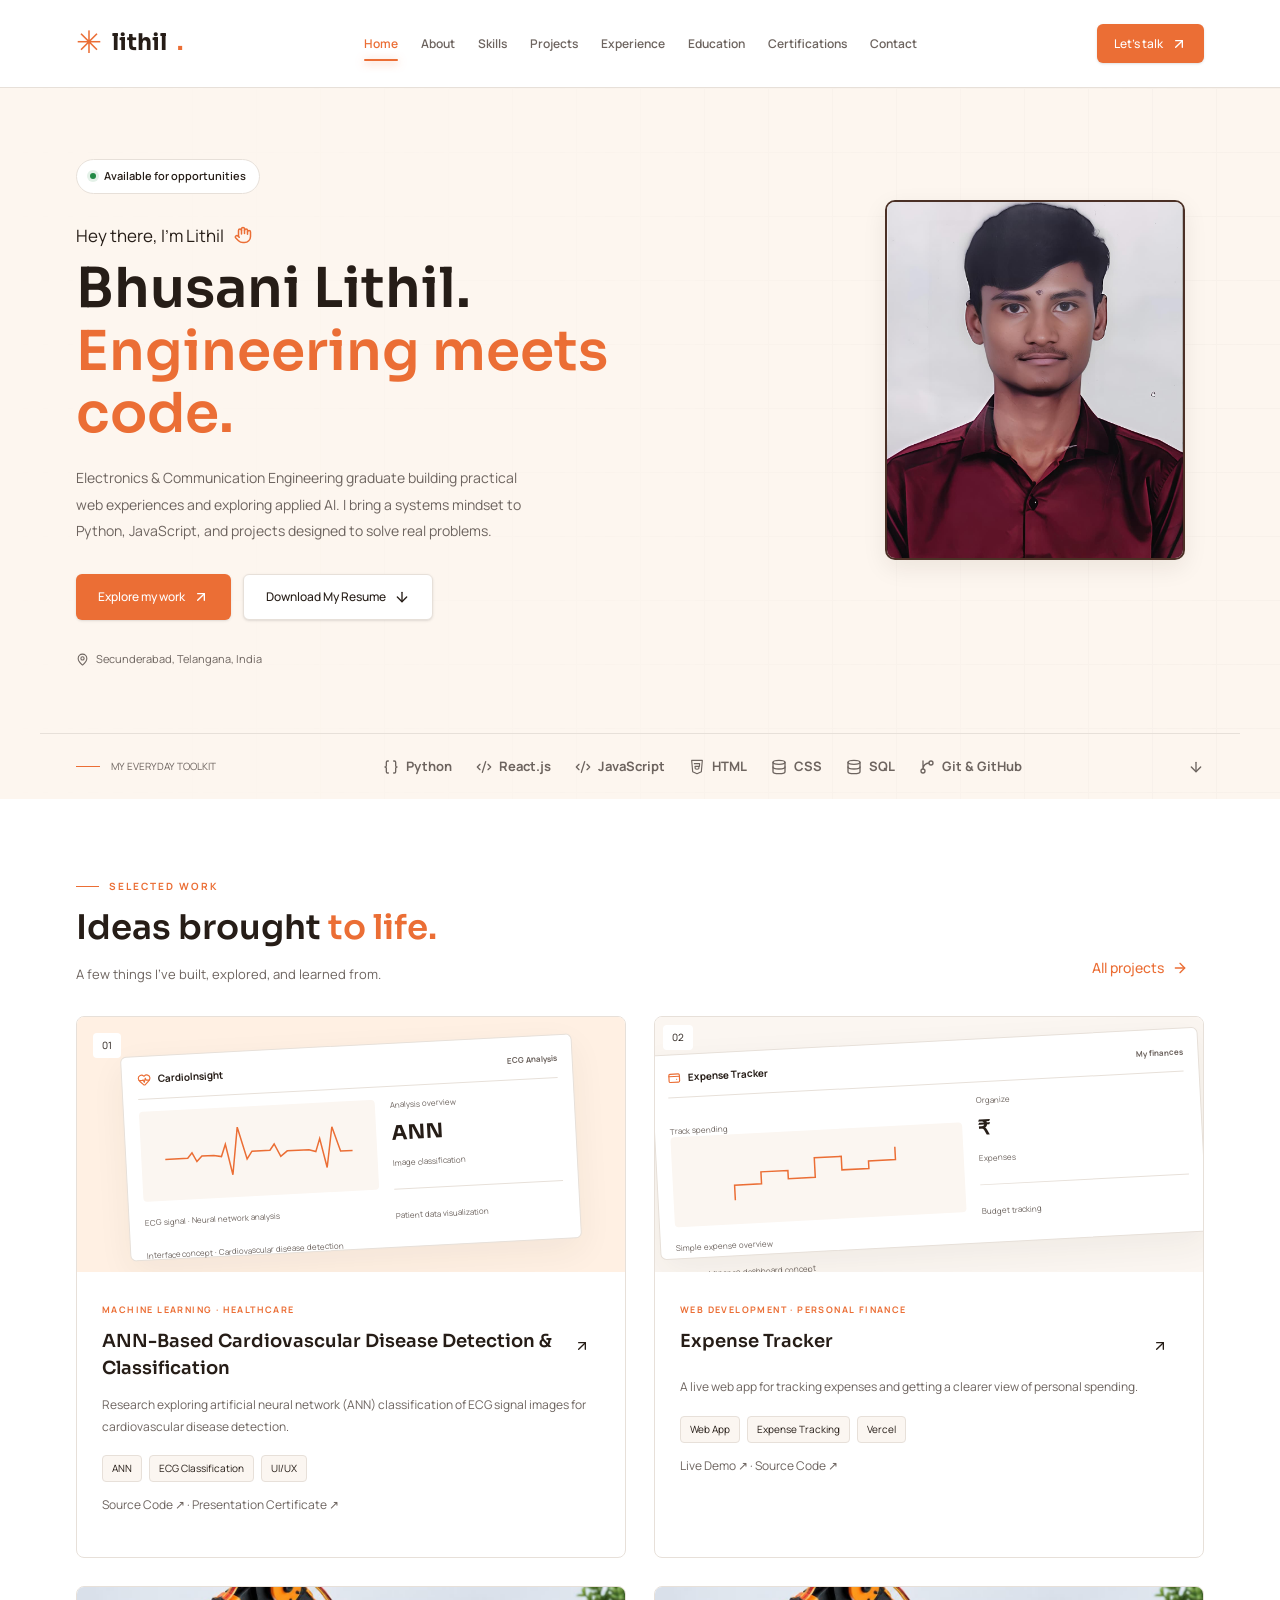
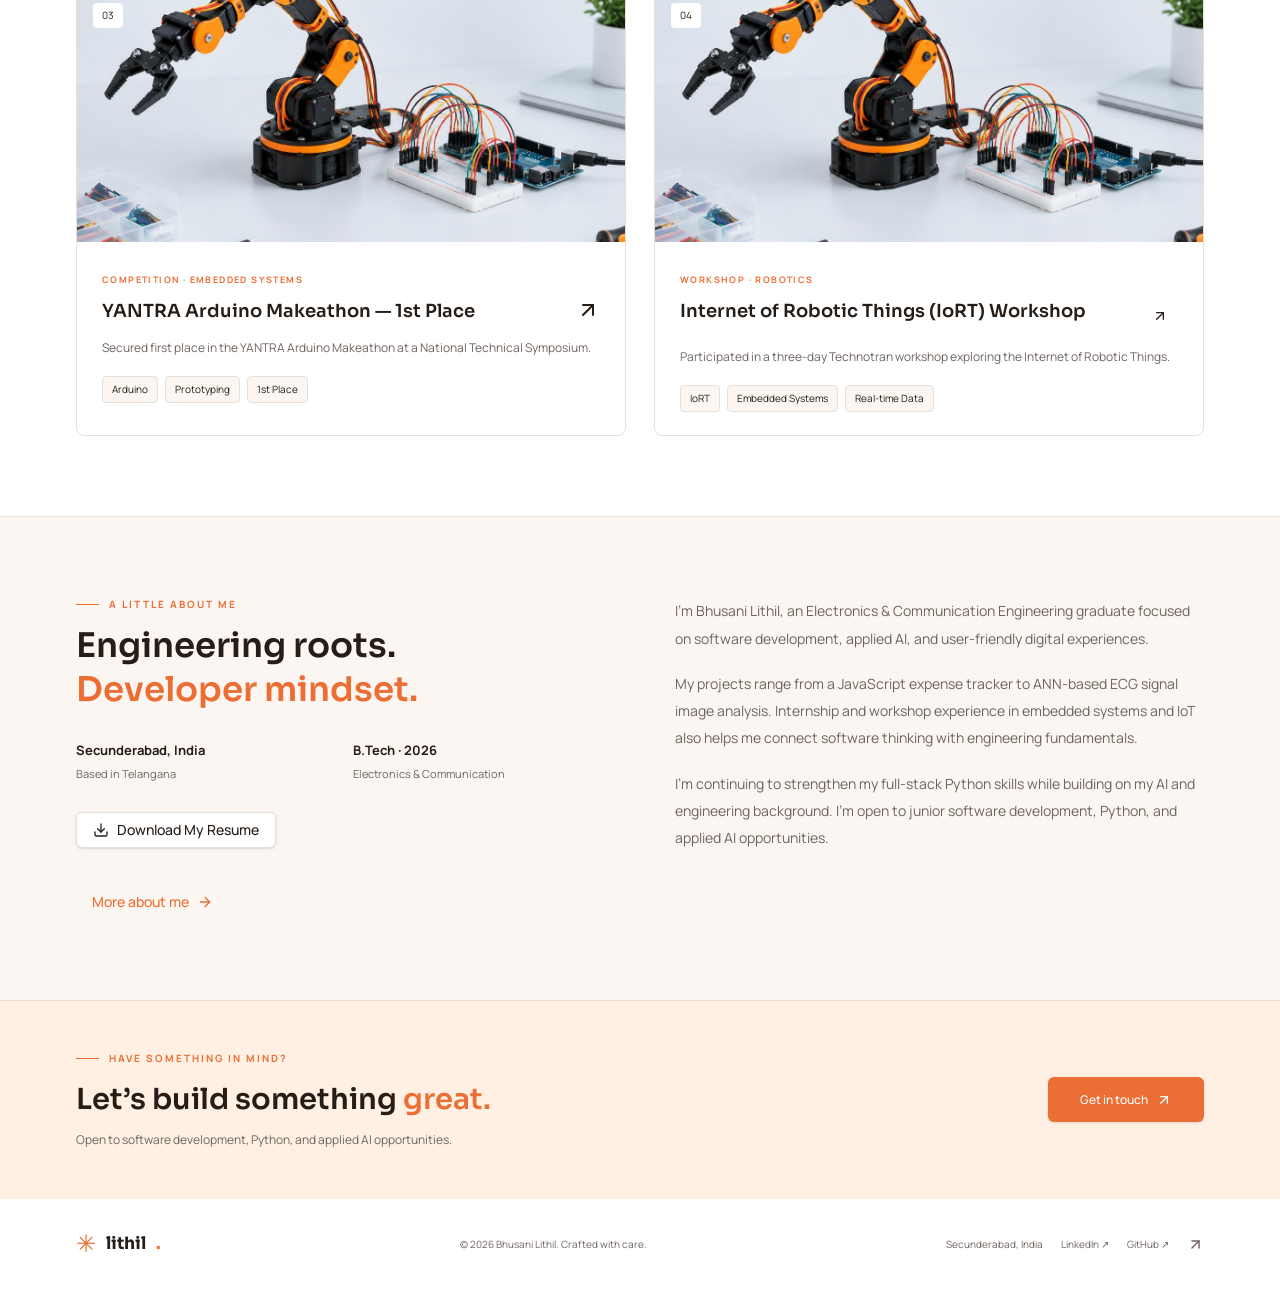
==== lithil-portfolio-standalone/lithil-portfolio/index.html @ 06a51b8a "Change resume links to Download My Resume" ====
<!DOCTYPE html>
<html lang="en"><head><meta charset="utf-8"/><meta content="width=device-width, initial-scale=1" name="viewport"/><title>Bhusani Lithil | Software Developer, Python & Applied AI</title><meta content="Bhusani Lithil" name="author"/><meta content="Bhusani Lithil is an Electronics and Communication Engineering graduate building practical web experiences and exploring applied AI, machine learning, and embedded systems." name="description"/><meta content="Bhusani Lithil | Software Developer, Python & Applied AI" property="og:title"/><meta content="Bhusani Lithil is an Electronics and Communication Engineering graduate building practical web experiences and exploring applied AI, machine learning, and embedded systems." property="og:description"/><meta content="website" property="og:type"/><meta content="summary_large_image" name="twitter:card"/><link href="styles.css" rel="stylesheet"/><link href="assets/favicon.png" rel="icon"/><script defer="" src="script.js"></script></head><body><header class="site-header"><div class="container-wide header-inner"><a aria-current="page" class="wordmark active" data-status="active" href="index.html"><span class="brand-symbol">✳</span> lithil<span class="text-primary">.</span></a><nav aria-label="Main navigation" class="desktop-nav"><a aria-current="page" class="nav-link active" data-status="active" href="index.html">Home</a><a class="nav-link" href="about.html">About</a><a class="nav-link" href="skills.html">Skills</a><a class="nav-link" href="projects.html">Projects</a><a class="nav-link" href="experience.html">Experience</a><a class="nav-link" href="education.html">Education</a><a class="nav-link" href="certification.html">Certifications</a><a class="nav-link" href="contact.html">Contact</a></nav><a class="inline-flex items-center justify-center gap-2 whitespace-nowrap rounded-md text-sm font-medium cursor-pointer transition-colors focus-visible:outline-none focus-visible:ring-1 focus-visible:ring-ring disabled:pointer-events-none disabled:opacity-50 disabled:cursor-not-allowed [&amp;_svg]:pointer-events-none [&amp;_svg]:size-4 [&amp;_svg]:shrink-0 bg-primary text-primary-foreground shadow hover:bg-primary/90 h-9 px-4 py-2 header-contact" href="contact.html">Let’s talk <svg aria-hidden="true" class="lucide lucide-arrow-up-right" fill="none" height="24" stroke="currentColor" stroke-linecap="round" stroke-linejoin="round" stroke-width="2" viewbox="0 0 24 24" width="24" xmlns="http://www.w3.org/2000/svg"><path d="M7 7h10v10"></path><path d="M7 17 17 7"></path></svg></a><button aria-controls="mobile-navigation" aria-expanded="false" aria-label="Open navigation" class="inline-flex items-center justify-center gap-2 whitespace-nowrap rounded-md text-sm font-medium cursor-pointer transition-colors focus-visible:outline-none focus-visible:ring-1 focus-visible:ring-ring disabled:pointer-events-none disabled:opacity-50 disabled:cursor-not-allowed [&amp;_svg]:pointer-events-none [&amp;_svg]:size-4 [&amp;_svg]:shrink-0 hover:bg-accent hover:text-accent-foreground h-9 w-9 mobile-menu-toggle"><svg aria-hidden="true" class="lucide lucide-menu" fill="none" height="24" stroke="currentColor" stroke-linecap="round" stroke-linejoin="round" stroke-width="2" viewbox="0 0 24 24" width="24" xmlns="http://www.w3.org/2000/svg"><path d="M4 5h16"></path><path d="M4 12h16"></path><path d="M4 19h16"></path></svg></button></div><nav aria-label="Mobile navigation" class="mobile-nav" hidden="" id="mobile-navigation"><a aria-current="page" class="nav-link active" data-status="active" href="index.html">Home</a><a class="nav-link" href="about.html">About</a><a class="nav-link" href="skills.html">Skills</a><a class="nav-link" href="projects.html">Projects</a><a class="nav-link" href="experience.html">Experience</a><a class="nav-link" href="education.html">Education</a><a class="nav-link" href="certification.html">Certifications</a><a class="nav-link" href="contact.html">Contact</a></nav></header><!--$--><main><section class="hero"><div class="hero-floating-skills" aria-hidden="true"><span class="floating-skill float-python">Py</span><span class="floating-skill float-react">⚛</span><span class="floating-skill float-js">JS</span><span class="floating-skill float-html">&lt;/&gt;</span><span class="floating-skill float-css">#</span><span class="floating-skill float-sql">DB</span><span class="floating-skill float-git">⑂</span></div><div class="container-wide hero-inner"><div class="hero-copy reveal"><div class="availability"><span class="status-dot"></span> Available for opportunities</div><p class="hero-greeting">Hey there, I’m Lithil <svg aria-hidden="true" class="lucide lucide-hand wave text-primary" fill="none" height="18" stroke="currentColor" stroke-linecap="round" stroke-linejoin="round" stroke-width="2" viewbox="0 0 24 24" width="18" xmlns="http://www.w3.org/2000/svg"><path d="M18 11V6a2 2 0 0 0-2-2a2 2 0 0 0-2 2"></path><path d="M14 10V4a2 2 0 0 0-2-2a2 2 0 0 0-2 2v2"></path><path d="M10 10.5V6a2 2 0 0 0-2-2a2 2 0 0 0-2 2v8"></path><path d="M18 8a2 2 0 1 1 4 0v6a8 8 0 0 1-8 8h-2c-2.8 0-4.5-.86-5.99-2.34l-3.6-3.6a2 2 0 0 1 2.83-2.82L7 15"></path></svg></p><h1>Bhusani Lithil.<br/><span>Engineering meets code.</span></h1><p class="hero-description">Electronics &amp; Communication Engineering graduate building practical web experiences and exploring applied AI. I bring a systems mindset to Python, JavaScript, and projects designed to solve real problems.</p><div class="hero-actions"><a class="inline-flex items-center justify-center gap-2 whitespace-nowrap rounded-md text-sm font-medium cursor-pointer transition-colors focus-visible:outline-none focus-visible:ring-1 focus-visible:ring-ring disabled:pointer-events-none disabled:opacity-50 disabled:cursor-not-allowed [&amp;_svg]:pointer-events-none [&amp;_svg]:size-4 [&amp;_svg]:shrink-0 bg-primary text-primary-foreground shadow hover:bg-primary/90 h-9 px-4 py-2" href="projects.html">Explore my work <svg aria-hidden="true" class="lucide lucide-arrow-up-right" fill="none" height="24" stroke="currentColor" stroke-linecap="round" stroke-linejoin="round" stroke-width="2" viewbox="0 0 24 24" width="24" xmlns="http://www.w3.org/2000/svg"><path d="M7 7h10v10"></path><path d="M7 17 17 7"></path></svg></a><a class="inline-flex items-center justify-center gap-2 whitespace-nowrap rounded-md text-sm font-medium cursor-pointer transition-colors focus-visible:outline-none focus-visible:ring-1 focus-visible:ring-ring disabled:pointer-events-none disabled:opacity-50 disabled:cursor-not-allowed [&amp;_svg]:pointer-events-none [&amp;_svg]:size-4 [&amp;_svg]:shrink-0 border border-input bg-background shadow-sm hover:bg-accent hover:text-accent-foreground h-9 px-4 py-2" download="Bhusani-Lithil-Resume.pdf" href="assets/BhusaniLithil_FullStack.pdf">Download My Resume <svg aria-hidden="true" class="lucide lucide-arrow-down" fill="none" height="24" stroke="currentColor" stroke-linecap="round" stroke-linejoin="round" stroke-width="2" viewbox="0 0 24 24" width="24" xmlns="http://www.w3.org/2000/svg"><path d="M12 5v14"></path><path d="m19 12-7 7-7-7"></path></svg></a></div><div class="hero-location"><svg aria-hidden="true" class="lucide lucide-map-pin" fill="none" height="13" stroke="currentColor" stroke-linecap="round" stroke-linejoin="round" stroke-width="2" viewbox="0 0 24 24" width="13" xmlns="http://www.w3.org/2000/svg"><path d="M20 10c0 4.993-5.539 10.193-7.399 11.799a1 1 0 0 1-1.202 0C9.539 20.193 4 14.993 4 10a8 8 0 0 1 16 0"></path><circle cx="12" cy="10" r="3"></circle></svg> Secunderabad, Telangana, India</div></div><div class="portrait-scene reveal reveal-delay"><div class="portrait-border"></div><img alt="Bhusani Lithil" class="portrait-image" fetchpriority="high" height="939" src="assets/lithil-portrait.png" width="768"/><span aria-hidden="true" class="portrait-spark">✳</span><div class="portrait-note"><svg aria-hidden="true" class="lucide lucide-code-xml" fill="none" height="24" stroke="currentColor" stroke-linecap="round" stroke-linejoin="round" stroke-width="2" viewbox="0 0 24 24" width="24" xmlns="http://www.w3.org/2000/svg"><path d="m18 16 4-4-4-4"></path><path d="m6 8-4 4 4 4"></path><path d="m14.5 4-5 16"></path></svg><div><strong>Ideas → Interfaces</strong><small>A little curiosity. A lot of code.</small></div></div></div></div><div class="container-wide hero-bottom"><div class="hero-bottom-label"><span></span> MY EVERYDAY TOOLKIT</div><div class="tech-strip"><span><svg aria-hidden="true" class="lucide lucide-braces" fill="none" height="24" stroke="currentColor" stroke-linecap="round" stroke-linejoin="round" stroke-width="2" viewbox="0 0 24 24" width="24" xmlns="http://www.w3.org/2000/svg"><path d="M8 3H7a2 2 0 0 0-2 2v5a2 2 0 0 1-2 2 2 2 0 0 1 2 2v5c0 1.1.9 2 2 2h1"></path><path d="M16 21h1a2 2 0 0 0 2-2v-5c0-1.1.9-2 2-2a2 2 0 0 1-2-2V5a2 2 0 0 0-2-2h-1"></path></svg> Python</span><span><svg aria-hidden="true" class="lucide lucide-code-xml" fill="none" height="24" stroke="currentColor" stroke-linecap="round" stroke-linejoin="round" stroke-width="2" viewbox="0 0 24 24" width="24" xmlns="http://www.w3.org/2000/svg"><path d="m18 16 4-4-4-4"></path><path d="m6 8-4 4 4 4"></path><path d="m14.5 4-5 16"></path></svg> React.js</span><span><svg aria-hidden="true" class="lucide lucide-code-xml" fill="none" height="24" stroke="currentColor" stroke-linecap="round" stroke-linejoin="round" stroke-width="2" viewbox="0 0 24 24" width="24" xmlns="http://www.w3.org/2000/svg"><path d="m18 16 4-4-4-4"></path><path d="m6 8-4 4 4 4"></path><path d="m14.5 4-5 16"></path></svg> JavaScript</span><span><svg aria-hidden="true" class="html5-icon" fill="none" height="24" stroke="currentColor" stroke-linecap="round" stroke-linejoin="round" stroke-width="1.7" viewbox="0 0 24 24" width="24" xmlns="http://www.w3.org/2000/svg"><path d="M4 2h16l-1.5 17L12 22l-6.5-3L4 2Z"></path><path d="M8 7h8l-.4 4H9l.4 3.5 2.6.8 2.6-.8.2-2"></path></svg> HTML</span><span><svg aria-hidden="true" class="lucide lucide-database" fill="none" height="24" stroke="currentColor" stroke-linecap="round" stroke-linejoin="round" stroke-width="2" viewbox="0 0 24 24" width="24" xmlns="http://www.w3.org/2000/svg"><ellipse cx="12" cy="5" rx="9" ry="3"></ellipse><path d="M3 5V19A9 3 0 0 0 21 19V5"></path><path d="M3 12A9 3 0 0 0 21 12"></path></svg> CSS</span><span><svg aria-hidden="true" class="lucide lucide-database" fill="none" height="24" stroke="currentColor" stroke-linecap="round" stroke-linejoin="round" stroke-width="2" viewbox="0 0 24 24" width="24" xmlns="http://www.w3.org/2000/svg"><ellipse cx="12" cy="5" rx="9" ry="3"></ellipse><path d="M3 5V19A9 3 0 0 0 21 19V5"></path><path d="M3 12A9 3 0 0 0 21 12"></path></svg> SQL</span><span><svg aria-hidden="true" class="lucide lucide-git-branch" fill="none" height="24" stroke="currentColor" stroke-linecap="round" stroke-linejoin="round" stroke-width="2" viewbox="0 0 24 24" width="24" xmlns="http://www.w3.org/2000/svg"><path d="M15 6a9 9 0 0 0-9 9V3"></path><circle cx="18" cy="6" r="3"></circle><circle cx="6" cy="18" r="3"></circle></svg> Git &amp; GitHub</span></div><a aria-label="More about Lithil" class="hidden md:block" href="about.html"><svg aria-hidden="true" class="lucide lucide-arrow-down" fill="none" height="16" stroke="currentColor" stroke-linecap="round" stroke-linejoin="round" stroke-width="2" viewbox="0 0 24 24" width="16" xmlns="http://www.w3.org/2000/svg"><path d="M12 5v14"></path><path d="m19 12-7 7-7-7"></path></svg></a></div></section><section class="section container-wide"><div class="section-top reveal"><div><div class="section-eyebrow">Selected work</div><h2 class="section-heading">Ideas brought <span>to life.</span></h2><p class="section-subtitle">A few things I’ve built, explored, and learned from.</p></div><a class="inline-flex items-center justify-center gap-2 whitespace-nowrap rounded-md text-sm font-medium cursor-pointer transition-colors focus-visible:outline-none focus-visible:ring-1 focus-visible:ring-ring disabled:pointer-events-none disabled:opacity-50 disabled:cursor-not-allowed [&amp;_svg]:pointer-events-none [&amp;_svg]:size-4 [&amp;_svg]:shrink-0 text-primary underline-offset-4 hover:underline h-9 px-4 py-2" href="projects.html">All projects<svg aria-hidden="true" class="lucide lucide-arrow-right" fill="none" height="24" stroke="currentColor" stroke-linecap="round" stroke-linejoin="round" stroke-width="2" viewbox="0 0 24 24" width="24" xmlns="http://www.w3.org/2000/svg"><path d="M5 12h14"></path><path d="m12 5 7 7-7 7"></path></svg></a></div><div class="project-grid reveal"><article class="project-card"><div class="project-visual medical-scene"><span class="project-number">0<!-- -->1</span><div aria-label="Illustrative concept of a cardiovascular analysis interface" class="medical-window" role="img"><div class="medical-title"><svg aria-hidden="true" class="lucide lucide-heart-pulse" fill="none" height="24" stroke="currentColor" stroke-linecap="round" stroke-linejoin="round" stroke-width="2" viewbox="0 0 24 24" width="24" xmlns="http://www.w3.org/2000/svg"><path d="M2 9.5a5.5 5.5 0 0 1 9.591-3.676.56.56 0 0 0 .818 0A5.49 5.49 0 0 1 22 9.5c0 2.29-1.5 4-3 5.5l-5.492 5.313a2 2 0 0 1-3 .019L5 15c-1.5-1.5-3-3.2-3-5.5"></path><path d="M3.22 13H9.5l.5-1 2 4.5 2-7 1.5 3.5h5.27"></path></svg> CardioInsight <span class="ml-auto text-muted-foreground text-[8px]">ECG Analysis</span></div><div class="medical-rule"></div><div class="medical-content"><div><div class="ecg-chart"><svg aria-hidden="true" viewbox="0 0 250 80"><path d="M0 45 H30 L36 38 L42 50 L49 43 H65 L75 45 L81 29 L89 70 L98 7 L109 50 L116 40 H140 L146 32 L154 49 L163 42 H192 L201 45 L207 28 L215 67 L224 13 L234 46 H250"></path></svg></div><div class="medical-caption">ECG signal · Neural network analysis</div></div><div class="medical-stats"><span>Analysis overview</span><strong>ANN</strong><span>Image classification</span><div class="medical-rule"></div><span>Patient data visualization</span></div></div><div class="medical-caption">Interface concept · Cardiovascular disease detection</div></div></div><div class="project-body"><span class="project-category">Machine learning · Healthcare</span><div class="project-title-row"><h3>ANN-Based Cardiovascular Disease Detection &amp; Classification</h3><a aria-label="View cardiovascular project details" class="inline-flex items-center justify-center gap-2 whitespace-nowrap rounded-md text-sm font-medium cursor-pointer transition-colors focus-visible:outline-none focus-visible:ring-1 focus-visible:ring-ring disabled:pointer-events-none disabled:opacity-50 disabled:cursor-not-allowed [&amp;_svg]:pointer-events-none [&amp;_svg]:size-4 [&amp;_svg]:shrink-0 hover:bg-accent hover:text-accent-foreground h-9 w-9" href="projects.html"><svg aria-hidden="true" class="lucide lucide-arrow-up-right" fill="none" height="24" stroke="currentColor" stroke-linecap="round" stroke-linejoin="round" stroke-width="2" viewbox="0 0 24 24" width="24" xmlns="http://www.w3.org/2000/svg"><path d="M7 7h10v10"></path><path d="M7 17 17 7"></path></svg></a></div><p>Research exploring artificial neural network (ANN) classification of ECG signal images for cardiovascular disease detection.</p><div class="tags"><span class="tag">ANN</span><span class="tag">ECG Classification</span><span class="tag">UI/UX</span></div><p><a href="https://github.com/LITHIL70/ECG-Analysis-using-ANN" target="_blank" rel="noreferrer">Source Code ↗</a> · <a href="https://drive.google.com/file/d/1aZB2Tnma1lWSWP0oKM8dGWWRQgf1kTjY/view" target="_blank" rel="noreferrer">Presentation Certificate ↗</a></p></div></article><article class="project-card"><div class="project-visual"><span class="project-number">0<!-- -->2</span><div class="medical-window" role="img" aria-label="Expense tracker dashboard concept"><div class="medical-title"><svg aria-hidden="true" class="lucide lucide-wallet" fill="none" height="24" stroke="currentColor" stroke-linecap="round" stroke-linejoin="round" stroke-width="2" viewbox="0 0 24 24" width="24" xmlns="http://www.w3.org/2000/svg"><rect x="3" y="5" width="18" height="14" rx="2"></rect><path d="M3 9h18"></path><path d="M16 14h.01"></path></svg> Expense Tracker <span class="ml-auto text-muted-foreground text-[8px]">My finances</span></div><div class="medical-rule"></div><div class="medical-content"><div><div class="medical-caption">Track spending</div><div class="ecg-chart"><svg aria-hidden="true" viewbox="0 0 250 80"><path d="M12 68V48H48V32H84V43H120V17H156V35H192V25H228V8"></path></svg></div><div class="medical-caption">Simple expense overview</div></div><div class="medical-stats"><span>Organize</span><strong>₹</strong><span>Expenses</span><div class="medical-rule"></div><span>Budget tracking</span></div></div><div class="medical-caption">Personal finance dashboard concept</div></div></div><div class="project-body"><span class="project-category">Web development · Personal finance</span><div class="project-title-row"><h3>Expense Tracker</h3><a aria-label="Open Expense Tracker live app" class="inline-flex items-center justify-center gap-2 whitespace-nowrap rounded-md text-sm font-medium cursor-pointer transition-colors focus-visible:outline-none focus-visible:ring-1 focus-visible:ring-ring disabled:pointer-events-none disabled:opacity-50 disabled:cursor-not-allowed [&amp;_svg]:pointer-events-none [&amp;_svg]:size-4 [&amp;_svg]:shrink-0 hover:bg-accent hover:text-accent-foreground h-9 w-9" href="https://expense-tracker-zypx.vercel.app/" rel="noreferrer" target="_blank"><svg aria-hidden="true" class="lucide lucide-arrow-up-right" fill="none" height="24" stroke="currentColor" stroke-linecap="round" stroke-linejoin="round" stroke-width="2" viewbox="0 0 24 24" width="24" xmlns="http://www.w3.org/2000/svg"><path d="M7 7h10v10"></path><path d="M7 17 17 7"></path></svg></a></div><p>A live web app for tracking expenses and getting a clearer view of personal spending.</p><div class="tags"><span class="tag">Web App</span><span class="tag">Expense Tracking</span><span class="tag">Vercel</span></div><p><a href="https://expense-tracker-zypx.vercel.app/" rel="noreferrer" target="_blank">Live Demo ↗</a> · <a href="https://github.com/LITHIL70/expense-tracker" rel="noreferrer" target="_blank">Source Code ↗</a></p></div></article><article class="project-card"><div class="project-visual"><span class="project-number">0<!-- -->3</span><img alt="Illustrative robotics and embedded-systems hardware" height="800" loading="lazy" src="assets/robotics.jpg" width="1200"/></div><div class="project-body"><span class="project-category">Competition · Embedded systems</span><div class="project-title-row"><h3>YANTRA Arduino Makeathon — 1st Place</h3><a aria-label="View LinkedIn profile for this achievement" href="https://www.linkedin.com/in/bhusani-lithil/" rel="noreferrer" target="_blank"><svg aria-hidden="true" class="lucide lucide-arrow-up-right" fill="none" height="24" stroke="currentColor" stroke-linecap="round" stroke-linejoin="round" stroke-width="2" viewBox="0 0 24 24" width="24" xmlns="http://www.w3.org/2000/svg"><path d="M7 7h10v10"></path><path d="M7 17 17 7"></path></svg></a></div><p>Secured first place in the YANTRA Arduino Makeathon at a National Technical Symposium.</p><div class="tags"><span class="tag">Arduino</span><span class="tag">Prototyping</span><span class="tag">1st Place</span></div></div></article><article class="project-card"><div class="project-visual"><span class="project-number">0<!-- -->4</span><img alt="Conceptual robotics setup with robotic arm and microcontroller" height="800" loading="lazy" src="assets/robotics.jpg" width="1200"/></div><div class="project-body"><span class="project-category">Workshop · Robotics</span><div class="project-title-row"><h3>Internet of Robotic Things (IoRT) Workshop</h3><a aria-label="View robotics project details" class="inline-flex items-center justify-center gap-2 whitespace-nowrap rounded-md text-sm font-medium cursor-pointer transition-colors focus-visible:outline-none focus-visible:ring-1 focus-visible:ring-ring disabled:pointer-events-none disabled:opacity-50 disabled:cursor-not-allowed [&amp;_svg]:pointer-events-none [&amp;_svg]:size-4 [&amp;_svg]:shrink-0 hover:bg-accent hover:text-accent-foreground h-9 w-9" href="projects.html"><svg aria-hidden="true" class="lucide lucide-arrow-up-right" fill="none" height="24" stroke="currentColor" stroke-linecap="round" stroke-linejoin="round" stroke-width="2" viewbox="0 0 24 24" width="24" xmlns="http://www.w3.org/2000/svg"><path d="M7 7h10v10"></path><path d="M7 17 17 7"></path></svg></a></div><p>Participated in a three-day Technotran workshop exploring the Internet of Robotic Things.</p><div class="tags"><span class="tag">IoRT</span><span class="tag">Embedded Systems</span><span class="tag">Real-time Data</span></div></div></article></div></section><section class="section about-band"><div class="container-wide"><div class="about-layout reveal"><div><div class="section-eyebrow">A little about me</div><h2 class="section-heading">Engineering roots.<br/><span>Developer mindset.</span></h2><div class="fact-grid"><div><strong>Secunderabad, India</strong><span>Based in Telangana</span></div><div><strong>B.Tech · 2026</strong><span>Electronics &amp; Communication</span></div></div><a class="inline-flex items-center justify-center gap-2 whitespace-nowrap rounded-md text-sm font-medium cursor-pointer transition-colors focus-visible:outline-none focus-visible:ring-1 focus-visible:ring-ring disabled:pointer-events-none disabled:opacity-50 disabled:cursor-not-allowed [&amp;_svg]:pointer-events-none [&amp;_svg]:size-4 [&amp;_svg]:shrink-0 border border-input bg-background shadow-sm hover:bg-accent hover:text-accent-foreground h-9 px-4 py-2 mt-7" download="Bhusani-Lithil-Resume.pdf" href="assets/BhusaniLithil_FullStack.pdf" rel="noreferrer" target="_blank"><svg aria-hidden="true" class="lucide lucide-download" fill="none" height="24" stroke="currentColor" stroke-linecap="round" stroke-linejoin="round" stroke-width="2" viewbox="0 0 24 24" width="24" xmlns="http://www.w3.org/2000/svg"><path d="M12 15V3"></path><path d="M21 15v4a2 2 0 0 1-2 2H5a2 2 0 0 1-2-2v-4"></path><path d="m7 10 5 5 5-5"></path></svg> Download My Resume</a></div><div class="about-text"><p>I’m Bhusani Lithil, an Electronics &amp; Communication Engineering graduate focused on software development, applied AI, and user-friendly digital experiences.</p><p>My projects range from a JavaScript expense tracker to ANN-based ECG signal image analysis. Internship and workshop experience in embedded systems and IoT also helps me connect software thinking with engineering fundamentals.</p><p>I’m continuing to strengthen my full-stack Python skills while building on my AI and engineering background. I’m open to junior software development, Python, and applied AI opportunities.</p></div></div><div class="mt-8"><a class="inline-flex items-center justify-center gap-2 whitespace-nowrap rounded-md text-sm font-medium cursor-pointer transition-colors focus-visible:outline-none focus-visible:ring-1 focus-visible:ring-ring disabled:pointer-events-none disabled:opacity-50 disabled:cursor-not-allowed [&amp;_svg]:pointer-events-none [&amp;_svg]:size-4 [&amp;_svg]:shrink-0 text-primary underline-offset-4 hover:underline h-9 px-4 py-2" href="about.html">More about me<svg aria-hidden="true" class="lucide lucide-arrow-right" fill="none" height="24" stroke="currentColor" stroke-linecap="round" stroke-linejoin="round" stroke-width="2" viewbox="0 0 24 24" width="24" xmlns="http://www.w3.org/2000/svg"><path d="M5 12h14"></path><path d="m12 5 7 7-7 7"></path></svg></a></div></div></section></main><!--/$--><section class="cta-band"><div class="container-wide cta-inner"><div><div class="section-eyebrow">Have something in mind?</div><h2>Let’s build something <span class="text-primary">great.</span></h2><p>Open to software development, Python, and applied AI opportunities.</p></div><a class="inline-flex items-center justify-center gap-2 whitespace-nowrap text-sm font-medium cursor-pointer transition-colors focus-visible:outline-none focus-visible:ring-1 focus-visible:ring-ring disabled:pointer-events-none disabled:opacity-50 disabled:cursor-not-allowed [&amp;_svg]:pointer-events-none [&amp;_svg]:size-4 [&amp;_svg]:shrink-0 bg-primary text-primary-foreground shadow hover:bg-primary/90 h-10 rounded-md px-8" href="contact.html">Get in touch <svg aria-hidden="true" class="lucide lucide-arrow-up-right" fill="none" height="24" stroke="currentColor" stroke-linecap="round" stroke-linejoin="round" stroke-width="2" viewbox="0 0 24 24" width="24" xmlns="http://www.w3.org/2000/svg"><path d="M7 7h10v10"></path><path d="M7 17 17 7"></path></svg></a></div></section><footer class="site-footer"><div class="container-wide footer-inner"><a aria-current="page" class="wordmark active" data-status="active" href="index.html"><span class="brand-symbol">✳</span> lithil<span class="text-primary">.</span></a><p>© 2026 Bhusani Lithil. Crafted with care.</p><div class="footer-right"><span>Secunderabad, India</span><a class="footer-social" href="https://www.linkedin.com/in/bhusani-lithil/" rel="noreferrer" target="_blank">LinkedIn ↗</a><a class="footer-social" href="https://github.com/LITHIL70" rel="noreferrer" target="_blank">GitHub ↗</a><a aria-label="Email Lithil" href="mailto:bhusanilithil111@gmail.com"><svg aria-hidden="true" class="lucide lucide-arrow-up-right" fill="none" height="17" stroke="currentColor" stroke-linecap="round" stroke-linejoin="round" stroke-width="2" viewbox="0 0 24 24" width="17" xmlns="http://www.w3.org/2000/svg"><path d="M7 7h10v10"></path><path d="M7 17 17 7"></path></svg></a></div></div></footer></body></html>
---- lithil-portfolio-standalone/lithil-portfolio/styles.css ----
@layer properties {
  @supports (((-webkit-hyphens: none)) and (not (margin-trim: inline))) or ((-moz-orient: inline) and (not (color: rgb(from red r g b)))) {
  *, ::before, ::after, ::backdrop { --tw-translate-x: 0; --tw-translate-y: 0; --tw-translate-z: 0; --tw-rotate-x: initial; --tw-rotate-y: initial; --tw-rotate-z: initial; --tw-skew-x: initial; --tw-skew-y: initial; --tw-space-y-reverse: 0; --tw-space-x-reverse: 0; --tw-border-style: solid; --tw-leading: initial; --tw-font-weight: initial; --tw-tracking: initial; --tw-ordinal: initial; --tw-slashed-zero: initial; --tw-numeric-figure: initial; --tw-numeric-spacing: initial; --tw-numeric-fraction: initial; --tw-shadow: 0 0 #0000; --tw-shadow-color: initial; --tw-shadow-alpha: 100%; --tw-inset-shadow: 0 0 #0000; --tw-inset-shadow-color: initial; --tw-inset-shadow-alpha: 100%; --tw-ring-color: initial; --tw-ring-shadow: 0 0 #0000; --tw-inset-ring-color: initial; --tw-inset-ring-shadow: 0 0 #0000; --tw-ring-inset: initial; --tw-ring-offset-width: 0px; --tw-ring-offset-color: #fff; --tw-ring-offset-shadow: 0 0 #0000; --tw-outline-style: solid; --tw-blur: initial; --tw-brightness: initial; --tw-contrast: initial; --tw-grayscale: initial; --tw-hue-rotate: initial; --tw-invert: initial; --tw-opacity: initial; --tw-saturate: initial; --tw-sepia: initial; --tw-drop-shadow: initial; --tw-drop-shadow-color: initial; --tw-drop-shadow-alpha: 100%; --tw-drop-shadow-size: initial; --tw-duration: initial; --tw-ease: initial; --tw-content: ""; --tw-animation-delay: 0s; --tw-animation-direction: normal; --tw-animation-duration: initial; --tw-animation-fill-mode: none; --tw-animation-iteration-count: 1; --tw-enter-blur: 0; --tw-enter-opacity: 1; --tw-enter-rotate: 0; --tw-enter-scale: 1; --tw-enter-translate-x: 0; --tw-enter-translate-y: 0; --tw-exit-blur: 0; --tw-exit-opacity: 1; --tw-exit-rotate: 0; --tw-exit-scale: 1; --tw-exit-translate-x: 0; --tw-exit-translate-y: 0; }
}
}
@layer theme {
  :root, :host { --font-mono: ui-monospace, SFMono-Regular, Menlo, Monaco, Consolas, "Liberation Mono",
      "Courier New", monospace; --color-black: #000; --spacing: .25rem; --container-sm: 24rem; --container-md: 28rem; --container-lg: 32rem; --text-xs: .75rem; --text-xs--line-height: calc(1 / .75); --text-sm: .875rem; --text-sm--line-height: calc(1.25 / .875); --text-base: 1rem; --text-base--line-height: calc(1.5 / 1); --text-lg: 1.125rem; --text-lg--line-height: calc(1.75 / 1.125); --text-xl: 1.25rem; --text-xl--line-height: calc(1.75 / 1.25); --text-7xl: 4.5rem; --text-7xl--line-height: 1; --font-weight-normal: 400; --font-weight-medium: 500; --font-weight-semibold: 600; --font-weight-bold: 700; --tracking-tight: -.025em; --tracking-widest: .1em; --leading-relaxed: 1.625; --radius-sm: .25rem; --radius-xl: .75rem; --ease-in-out: cubic-bezier(.4, 0, .2, 1); --animate-pulse: pulse 2s cubic-bezier(.4, 0, .6, 1) infinite; --aspect-video: 16 / 9; --default-transition-duration: .15s; --default-transition-timing-function: cubic-bezier(.4, 0, .2, 1); --default-font-family: var(--font-body); --default-mono-font-family: var(--font-mono); --color-background: var(--background); --color-foreground: var(--foreground); --color-border: var(--border); }
}
@layer base {
  *, ::after, ::before, ::backdrop { box-sizing: border-box; border: 0px solid; margin: 0px; padding: 0px; }
  ::file-selector-button { box-sizing: border-box; border: 0px solid; margin: 0px; padding: 0px; }
  html, :host { text-size-adjust: 100%; tab-size: 4; line-height: 1.5; font-family: var(--default-font-family, -apple-system, BlinkMacSystemFont, "Segoe UI", Roboto, "Helvetica Neue", "Noto Sans", Arial, sans-serif, "Apple Color Emoji", "Segoe UI Emoji", "Segoe UI Symbol", "Noto Color Emoji"); font-feature-settings: var(--default-font-feature-settings, normal); font-variation-settings: var(--default-font-variation-settings, normal); -webkit-tap-highlight-color: transparent; }
  hr { height: 0px; color: inherit; border-top-width: 1px; }
  abbr:where([title]) { text-decoration: underline dotted; }
  h1, h2, h3, h4, h5, h6 { font-size: inherit; font-weight: inherit; }
  a { color: inherit; text-decoration: inherit; }
  b, strong { font-weight: bolder; }
  code, kbd, samp, pre { font-family: var(--default-mono-font-family, ui-monospace, SFMono-Regular, Menlo, Monaco, Consolas, "Liberation Mono", "Courier New", monospace); font-feature-settings: var(--default-mono-font-feature-settings, normal); font-variation-settings: var(--default-mono-font-variation-settings, normal); font-size: 1em; }
  small { font-size: 80%; }
  sub, sup { vertical-align: baseline; font-size: 75%; line-height: 0; position: relative; }
  sub { bottom: -0.25em; }
  sup { top: -0.5em; }
  table { text-indent: 0px; border-color: inherit; border-collapse: collapse; }
  progress { vertical-align: baseline; }
  summary { display: list-item; }
  ol, ul, menu { list-style: none; }
  img, svg, video, canvas, audio, iframe, embed, object { vertical-align: middle; display: block; }
  img, video { max-width: 100%; height: auto; }
  button, input, select, optgroup, textarea { font: inherit; letter-spacing: inherit; color: inherit; opacity: 1; background-color: rgba(0, 0, 0, 0); border-radius: 0px; }
  ::file-selector-button { font: inherit; letter-spacing: inherit; color: inherit; opacity: 1; background-color: rgba(0, 0, 0, 0); border-radius: 0px; }
  :where(select:is([multiple], [size])) optgroup { font-weight: bolder; }
  :where(select:is([multiple], [size])) optgroup option { padding-inline-start: 20px; }
  ::file-selector-button { margin-inline-end: 4px; }
  ::placeholder { opacity: 1; }
  @supports (not ((-webkit-appearance: -apple-pay-button))) or (contain-intrinsic-size: 1px) {
  ::placeholder { color: currentcolor; }
  @supports (color: color-mix(in lab, red, red)) {
  ::placeholder { color: color-mix(in oklab, currentcolor, transparent); }
}
}
  textarea { resize: vertical; }
  ::-webkit-search-decoration { appearance: none; }
  ::-webkit-date-and-time-value { min-height: 1lh; text-align: inherit; }
  ::-webkit-datetime-edit { display: inline-flex; }
  ::-webkit-datetime-edit-fields-wrapper { padding: 0px; }
  ::-webkit-datetime-edit { padding-block: 0px; }
  ::-webkit-datetime-edit-year-field { padding-block: 0px; }
  ::-webkit-datetime-edit-month-field { padding-block: 0px; }
  ::-webkit-datetime-edit-day-field { padding-block: 0px; }
  ::-webkit-datetime-edit-hour-field { padding-block: 0px; }
  ::-webkit-datetime-edit-minute-field { padding-block: 0px; }
  ::-webkit-datetime-edit-second-field { padding-block: 0px; }
  ::-webkit-datetime-edit-millisecond-field { padding-block: 0px; }
  ::-webkit-datetime-edit-meridiem-field { padding-block: 0px; }
  ::-webkit-calendar-picker-indicator { line-height: 1; }
  button, input:where([type="button"], [type="reset"], [type="submit"]) { appearance: button; }
  ::file-selector-button { appearance: button; }
  ::-webkit-inner-spin-button { height: auto; }
  ::-webkit-outer-spin-button { height: auto; }
  [hidden]:where(:not([hidden="until-found"])) { display: none !important; }
  * { border-color: var(--border); }
  body { background: var(--background); color: var(--foreground); font-family: var(--font-body); -webkit-font-smoothing: antialiased; margin: 0px; }
  h1, h2, h3 { font-family: var(--font-heading); letter-spacing: 0px; font-weight: 600; }
  a, button { -webkit-tap-highlight-color: transparent; }
  ::selection { background: var(--orange-soft); }
}
@layer components;
@layer utilities {
  .pointer-events-none { pointer-events: none; }
  .invisible { visibility: hidden; }
  .sr-only { clip-path: inset(50%); white-space: nowrap; border-width: 0px; width: 1px; height: 1px; margin: -1px; padding: 0px; position: absolute; overflow: hidden; }
  .absolute { position: absolute; }
  .fixed { position: fixed; }
  .relative { position: relative; }
  .inset-0 { inset: 0px; }
  .inset-x-0 { inset-inline: 0px; }
  .inset-y-0 { inset-block: 0px; }
  .-top-12 { top: calc(var(--spacing) * -12); }
  .top-0 { top: 0px; }
  .top-1\.5 { top: calc(var(--spacing) * 1.5); }
  .top-1\/2 { top: 50%; }
  .top-3\.5 { top: calc(var(--spacing) * 3.5); }
  .top-4 { top: calc(var(--spacing) * 4); }
  .top-\[1px\] { top: 1px; }
  .top-\[50\%\] { top: 50%; }
  .top-\[60\%\] { top: 60%; }
  .top-full { top: 100%; }
  .-right-12 { right: calc(var(--spacing) * -12); }
  .right-0 { right: 0px; }
  .right-1 { right: var(--spacing); }
  .right-2 { right: calc(var(--spacing) * 2); }
  .right-3 { right: calc(var(--spacing) * 3); }
  .right-4 { right: calc(var(--spacing) * 4); }
  .-bottom-12 { bottom: calc(var(--spacing) * -12); }
  .bottom-0 { bottom: 0px; }
  .-left-12 { left: calc(var(--spacing) * -12); }
  .left-0 { left: 0px; }
  .left-1\/2 { left: 50%; }
  .left-2 { left: calc(var(--spacing) * 2); }
  .left-\[50\%\] { left: 50%; }
  .z-10 { z-index: 10; }
  .z-20 { z-index: 20; }
  .z-50 { z-index: 50; }
  .z-\[1\] { z-index: 1; }
  .-mx-1 { margin-inline: calc(var(--spacing) * -1); }
  .mx-2 { margin-inline: calc(var(--spacing) * 2); }
  .mx-3\.5 { margin-inline: calc(var(--spacing) * 3.5); }
  .mx-auto { margin-inline: auto; }
  .my-0\.5 { margin-block: calc(var(--spacing) * .5); }
  .my-1 { margin-block: var(--spacing); }
  .\!mt-5 { margin-top: calc(var(--spacing) * 5) !important; }
  .-mt-4 { margin-top: calc(var(--spacing) * -4); }
  .mt-1\.5 { margin-top: calc(var(--spacing) * 1.5); }
  .mt-2 { margin-top: calc(var(--spacing) * 2); }
  .mt-4 { margin-top: calc(var(--spacing) * 4); }
  .mt-5 { margin-top: calc(var(--spacing) * 5); }
  .mt-6 { margin-top: calc(var(--spacing) * 6); }
  .mt-7 { margin-top: calc(var(--spacing) * 7); }
  .mt-8 { margin-top: calc(var(--spacing) * 8); }
  .mt-9 { margin-top: calc(var(--spacing) * 9); }
  .mt-24 { margin-top: calc(var(--spacing) * 24); }
  .mt-auto { margin-top: auto; }
  .mr-2 { margin-right: calc(var(--spacing) * 2); }
  .mb-1 { margin-bottom: var(--spacing); }
  .-ml-4 { margin-left: calc(var(--spacing) * -4); }
  .ml-1 { margin-left: var(--spacing); }
  .ml-auto { margin-left: auto; }
  .block { display: block; }
  .flex { display: flex; }
  .grid { display: grid; }
  .hidden { display: none; }
  .inline-flex { display: inline-flex; }
  .table { display: table; }
  .aspect-square { aspect-ratio: 1 / 1; }
  .aspect-video { aspect-ratio: var(--aspect-video); }
  .size-\(--cell-size\) { width: var(--cell-size); height: var(--cell-size); }
  .size-4 { width: calc(var(--spacing) * 4); height: calc(var(--spacing) * 4); }
  .h-\(--cell-size\) { height: var(--cell-size); }
  .h-1\.5 { height: calc(var(--spacing) * 1.5); }
  .h-2 { height: calc(var(--spacing) * 2); }
  .h-2\.5 { height: calc(var(--spacing) * 2.5); }
  .h-3 { height: calc(var(--spacing) * 3); }
  .h-3\.5 { height: calc(var(--spacing) * 3.5); }
  .h-4 { height: calc(var(--spacing) * 4); }
  .h-5 { height: calc(var(--spacing) * 5); }
  .h-7 { height: calc(var(--spacing) * 7); }
  .h-8 { height: calc(var(--spacing) * 8); }
  .h-9 { height: calc(var(--spacing) * 9); }
  .h-10 { height: calc(var(--spacing) * 10); }
  .h-12 { height: calc(var(--spacing) * 12); }
  .h-\[1px\] { height: 1px; }
  .h-\[var\(--radix-navigation-menu-viewport-height\)\] { height: var(--radix-navigation-menu-viewport-height); }
  .h-\[var\(--radix-select-trigger-height\)\] { height: var(--radix-select-trigger-height); }
  .h-auto { height: auto; }
  .h-full { height: 100%; }
  .h-px { height: 1px; }
  .h-svh { height: 100svh; }
  .max-h-\(--radix-context-menu-content-available-height\) { max-height: var(--radix-context-menu-content-available-height); }
  .max-h-\(--radix-select-content-available-height\) { max-height: var(--radix-select-content-available-height); }
  .max-h-\[300px\] { max-height: 300px; }
  .max-h-\[var\(--radix-dropdown-menu-content-available-height\)\] { max-height: var(--radix-dropdown-menu-content-available-height); }
  .min-h-0 { min-height: 0px; }
  .min-h-\[60px\] { min-height: 60px; }
  .min-h-screen { min-height: 100vh; }
  .min-h-svh { min-height: 100svh; }
  .w-\(--cell-size\) { width: var(--cell-size); }
  .w-\(--sidebar-width\) { width: var(--sidebar-width); }
  .w-0 { width: 0px; }
  .w-1 { width: var(--spacing); }
  .w-2 { width: calc(var(--spacing) * 2); }
  .w-2\.5 { width: calc(var(--spacing) * 2.5); }
  .w-3 { width: calc(var(--spacing) * 3); }
  .w-3\.5 { width: calc(var(--spacing) * 3.5); }
  .w-3\/4 { width: 75%; }
  .w-4 { width: calc(var(--spacing) * 4); }
  .w-5 { width: calc(var(--spacing) * 5); }
  .w-7 { width: calc(var(--spacing) * 7); }
  .w-8 { width: calc(var(--spacing) * 8); }
  .w-9 { width: calc(var(--spacing) * 9); }
  .w-10 { width: calc(var(--spacing) * 10); }
  .w-64 { width: calc(var(--spacing) * 64); }
  .w-72 { width: calc(var(--spacing) * 72); }
  .w-\[1px\] { width: 1px; }
  .w-\[100px\] { width: 100px; }
  .w-auto { width: auto; }
  .w-fit { width: fit-content; }
  .w-full { width: 100%; }
  .w-max { width: max-content; }
  .w-px { width: 1px; }
  .max-w-\(--skeleton-width\) { max-width: var(--skeleton-width); }
  .max-w-lg { max-width: var(--container-lg); }
  .max-w-max { max-width: max-content; }
  .max-w-md { max-width: var(--container-md); }
  .min-w-\(--cell-size\) { min-width: var(--cell-size); }
  .min-w-0 { min-width: 0px; }
  .min-w-5 { min-width: calc(var(--spacing) * 5); }
  .min-w-8 { min-width: calc(var(--spacing) * 8); }
  .min-w-9 { min-width: calc(var(--spacing) * 9); }
  .min-w-10 { min-width: calc(var(--spacing) * 10); }
  .min-w-\[8rem\] { min-width: 8rem; }
  .min-w-\[12rem\] { min-width: 12rem; }
  .min-w-\[var\(--radix-select-trigger-width\)\] { min-width: var(--radix-select-trigger-width); }
  .flex-1 { flex: 1 1 0%; }
  .shrink-0 { flex-shrink: 0; }
  .grow { flex-grow: 1; }
  .grow-0 { flex-grow: 0; }
  .basis-full { flex-basis: 100%; }
  .caption-bottom { caption-side: bottom; }
  .border-collapse { border-collapse: collapse; }
  .origin-\(--radix-context-menu-content-transform-origin\) { transform-origin: var(--radix-context-menu-content-transform-origin); }
  .origin-\(--radix-dropdown-menu-content-transform-origin\) { transform-origin: var(--radix-dropdown-menu-content-transform-origin); }
  .origin-\(--radix-hover-card-content-transform-origin\) { transform-origin: var(--radix-hover-card-content-transform-origin); }
  .origin-\(--radix-menubar-content-transform-origin\) { transform-origin: var(--radix-menubar-content-transform-origin); }
  .origin-\(--radix-popover-content-transform-origin\) { transform-origin: var(--radix-popover-content-transform-origin); }
  .origin-\(--radix-select-content-transform-origin\) { transform-origin: var(--radix-select-content-transform-origin); }
  .origin-\(--radix-tooltip-content-transform-origin\) { transform-origin: var(--radix-tooltip-content-transform-origin); }
  .-translate-x-1\/2 { --tw-translate-x: calc(calc(1 / 2 * 100%) * -1); translate: var(--tw-translate-x) var(--tw-translate-y); }
  .-translate-x-px { --tw-translate-x: -1px; translate: var(--tw-translate-x) var(--tw-translate-y); }
  .translate-x-\[-50\%\] { --tw-translate-x: -50%; translate: var(--tw-translate-x) var(--tw-translate-y); }
  .translate-x-px { --tw-translate-x: 1px; translate: var(--tw-translate-x) var(--tw-translate-y); }
  .-translate-y-1\/2 { --tw-translate-y: calc(calc(1 / 2 * 100%) * -1); translate: var(--tw-translate-x) var(--tw-translate-y); }
  .translate-y-\[-50\%\] { --tw-translate-y: -50%; translate: var(--tw-translate-x) var(--tw-translate-y); }
  .rotate-45 { rotate: 45deg; }
  .rotate-90 { rotate: 90deg; }
  .transform { transform: var(--tw-rotate-x, ) var(--tw-rotate-y, ) var(--tw-rotate-z, ) var(--tw-skew-x, ) var(--tw-skew-y, ); }
  .animate-caret-blink { animation: 1.25s ease-out 0s infinite normal none running caret-blink; }
  .animate-in { animation: enter var(--tw-animation-duration, var(--tw-duration, .15s))var(--tw-ease, ease)var(--tw-animation-delay, 0s)var(--tw-animation-iteration-count, 1)var(--tw-animation-direction, normal)var(--tw-animation-fill-mode, none); }
  .animate-pulse { animation: var(--animate-pulse); }
  .cursor-default { cursor: default; }
  .cursor-pointer { cursor: pointer; }
  .touch-none { touch-action: none; }
  .list-none { list-style-type: none; }
  .flex-col { flex-direction: column; }
  .flex-col-reverse { flex-direction: column-reverse; }
  .flex-row { flex-direction: row; }
  .flex-wrap { flex-wrap: wrap; }
  .place-content-center { place-content: center; }
  .items-center { align-items: center; }
  .items-end { align-items: flex-end; }
  .items-start { align-items: flex-start; }
  .items-stretch { align-items: stretch; }
  .justify-between { justify-content: space-between; }
  .justify-center { justify-content: center; }
  .gap-1 { gap: var(--spacing); }
  .gap-1\.5 { gap: calc(var(--spacing) * 1.5); }
  .gap-2 { gap: calc(var(--spacing) * 2); }
  .gap-4 { gap: calc(var(--spacing) * 4); }
  :where(.space-y-1\.5 > :not(:last-child)) { --tw-space-y-reverse: 0; margin-block-start: calc(calc(var(--spacing) * 1.5) * var(--tw-space-y-reverse)); margin-block-end: calc(calc(var(--spacing) * 1.5) * calc(1 - var(--tw-space-y-reverse))); }
  :where(.space-y-2 > :not(:last-child)) { --tw-space-y-reverse: 0; margin-block-start: calc(calc(var(--spacing) * 2) * var(--tw-space-y-reverse)); margin-block-end: calc(calc(var(--spacing) * 2) * calc(1 - var(--tw-space-y-reverse))); }
  :where(.space-x-1 > :not(:last-child)) { --tw-space-x-reverse: 0; margin-inline-start: calc(var(--spacing) * var(--tw-space-x-reverse)); margin-inline-end: calc(var(--spacing) * calc(1 - var(--tw-space-x-reverse))); }
  .overflow-auto { overflow: auto; }
  .overflow-hidden { overflow: hidden; }
  .overflow-x-hidden { overflow-x: hidden; }
  .overflow-y-auto { overflow-y: auto; }
  .rounded-\[2px\] { border-radius: 2px; }
  .rounded-\[inherit\] { border-radius: inherit; }
  .rounded-full { border-radius: 3.40282e+38px; }
  .rounded-lg { border-radius: 0.5rem; }
  .rounded-md { border-radius: 0.375rem; }
  .rounded-none { border-radius: 0px; }
  .rounded-sm { border-radius: var(--radius-sm); }
  .rounded-xl { border-radius: var(--radius-xl); }
  .rounded-t-\[10px\] { border-top-left-radius: 10px; border-top-right-radius: 10px; }
  .rounded-l-md { border-top-left-radius: 0.375rem; border-bottom-left-radius: 0.375rem; }
  .rounded-tl-sm { border-top-left-radius: var(--radius-sm); }
  .rounded-r-md { border-top-right-radius: 0.375rem; border-bottom-right-radius: 0.375rem; }
  .border { border-style: var(--tw-border-style); border-width: 1px; }
  .border-2 { border-style: var(--tw-border-style); border-width: 2px; }
  .border-\[1\.5px\] { border-style: var(--tw-border-style); border-width: 1.5px; }
  .border-y { border-block-style: var(--tw-border-style); border-block-width: 1px; }
  .border-t { border-top-style: var(--tw-border-style); border-top-width: 1px; }
  .border-r { border-right-style: var(--tw-border-style); border-right-width: 1px; }
  .border-b { border-bottom-style: var(--tw-border-style); border-bottom-width: 1px; }
  .border-l { border-left-style: var(--tw-border-style); border-left-width: 1px; }
  .border-dashed { --tw-border-style: dashed; border-style: dashed; }
  .border-\(--color-border\) { border-color: var(--color-border); }
  .border-border\/50 { border-color: var(--border); }
  @supports (color: color-mix(in lab, red, red)) {
  .border-border\/50 { border-color: color-mix(in oklab, var(--border) 50%, transparent); }
}
  .border-destructive\/50 { border-color: var(--destructive); }
  @supports (color: color-mix(in lab, red, red)) {
  .border-destructive\/50 { border-color: color-mix(in oklab, var(--destructive) 50%, transparent); }
}
  .border-input { border-color: var(--input); }
  .border-primary { border-color: var(--primary); }
  .border-primary\/50 { border-color: var(--primary); }
  @supports (color: color-mix(in lab, red, red)) {
  .border-primary\/50 { border-color: color-mix(in oklab, var(--primary) 50%, transparent); }
}
  .border-transparent { border-color: rgba(0, 0, 0, 0); }
  .border-t-transparent { border-top-color: rgba(0, 0, 0, 0); }
  .border-l-transparent { border-left-color: rgba(0, 0, 0, 0); }
  .bg-\(--color-bg\) { background-color: var(--color-bg); }
  .bg-accent { background-color: var(--accent); }
  .bg-background { background-color: var(--background); }
  .bg-black\/80 { background-color: rgba(0, 0, 0, 0.8); }
  @supports (color: color-mix(in lab, red, red)) {
  .bg-black\/80 { background-color: color-mix(in oklab, var(--color-black) 80%, transparent); }
}
  .bg-border { background-color: var(--border); }
  .bg-card { background-color: var(--card); }
  .bg-destructive { background-color: var(--destructive); }
  .bg-foreground { background-color: var(--foreground); }
  .bg-muted { background-color: var(--muted); }
  .bg-muted\/50 { background-color: var(--muted); }
  @supports (color: color-mix(in lab, red, red)) {
  .bg-muted\/50 { background-color: color-mix(in oklab, var(--muted) 50%, transparent); }
}
  .bg-popover { background-color: var(--popover); }
  .bg-primary { background-color: var(--primary); }
  .bg-primary\/10 { background-color: var(--primary); }
  @supports (color: color-mix(in lab, red, red)) {
  .bg-primary\/10 { background-color: color-mix(in oklab, var(--primary) 10%, transparent); }
}
  .bg-primary\/20 { background-color: var(--primary); }
  @supports (color: color-mix(in lab, red, red)) {
  .bg-primary\/20 { background-color: color-mix(in oklab, var(--primary) 20%, transparent); }
}
  .bg-secondary { background-color: var(--secondary); }
  .bg-transparent { background-color: rgba(0, 0, 0, 0); }
  .fill-current { fill: currentcolor; }
  .fill-primary { fill: var(--primary); }
  .p-0 { padding: 0px; }
  .p-1 { padding: var(--spacing); }
  .p-2 { padding: calc(var(--spacing) * 2); }
  .p-3 { padding: calc(var(--spacing) * 3); }
  .p-4 { padding: calc(var(--spacing) * 4); }
  .p-6 { padding: calc(var(--spacing) * 6); }
  .p-\[1px\] { padding: 1px; }
  .px-\(--cell-size\) { padding-inline: var(--cell-size); }
  .px-1 { padding-inline: var(--spacing); }
  .px-1\.5 { padding-inline: calc(var(--spacing) * 1.5); }
  .px-2 { padding-inline: calc(var(--spacing) * 2); }
  .px-2\.5 { padding-inline: calc(var(--spacing) * 2.5); }
  .px-3 { padding-inline: calc(var(--spacing) * 3); }
  .px-4 { padding-inline: calc(var(--spacing) * 4); }
  .px-8 { padding-inline: calc(var(--spacing) * 8); }
  .py-0\.5 { padding-block: calc(var(--spacing) * .5); }
  .py-1 { padding-block: var(--spacing); }
  .py-1\.5 { padding-block: calc(var(--spacing) * 1.5); }
  .py-2 { padding-block: calc(var(--spacing) * 2); }
  .py-3 { padding-block: calc(var(--spacing) * 3); }
  .py-4 { padding-block: calc(var(--spacing) * 4); }
  .py-6 { padding-block: calc(var(--spacing) * 6); }
  .pt-0 { padding-top: 0px; }
  .pt-3 { padding-top: calc(var(--spacing) * 3); }
  .pt-4 { padding-top: calc(var(--spacing) * 4); }
  .pr-1 { padding-right: var(--spacing); }
  .pr-2 { padding-right: calc(var(--spacing) * 2); }
  .pr-2\.5 { padding-right: calc(var(--spacing) * 2.5); }
  .pr-8 { padding-right: calc(var(--spacing) * 8); }
  .pb-3 { padding-bottom: calc(var(--spacing) * 3); }
  .pb-4 { padding-bottom: calc(var(--spacing) * 4); }
  .pl-2 { padding-left: calc(var(--spacing) * 2); }
  .pl-2\.5 { padding-left: calc(var(--spacing) * 2.5); }
  .pl-4 { padding-left: calc(var(--spacing) * 4); }
  .pl-8 { padding-left: calc(var(--spacing) * 8); }
  .text-center { text-align: center; }
  .text-left { text-align: left; }
  .align-middle { vertical-align: middle; }
  .font-mono { font-family: var(--font-mono); }
  .text-7xl { font-size: var(--text-7xl); line-height: var(--tw-leading, var(--text-7xl--line-height)); }
  .text-base { font-size: var(--text-base); line-height: var(--tw-leading, var(--text-base--line-height)); }
  .text-lg { font-size: var(--text-lg); line-height: var(--tw-leading, var(--text-lg--line-height)); }
  .text-sm { font-size: var(--text-sm); line-height: var(--tw-leading, var(--text-sm--line-height)); }
  .text-xl { font-size: var(--text-xl); line-height: var(--tw-leading, var(--text-xl--line-height)); }
  .text-xs { font-size: var(--text-xs); line-height: var(--tw-leading, var(--text-xs--line-height)); }
  .text-\[0\.8rem\] { font-size: 0.8rem; }
  .text-\[8px\] { font-size: 8px; }
  .leading-none { --tw-leading: 1; line-height: 1; }
  .font-bold { --tw-font-weight: var(--font-weight-bold); font-weight: var(--font-weight-bold); }
  .font-medium { --tw-font-weight: var(--font-weight-medium); font-weight: var(--font-weight-medium); }
  .font-normal { --tw-font-weight: var(--font-weight-normal); font-weight: var(--font-weight-normal); }
  .font-semibold { --tw-font-weight: var(--font-weight-semibold); font-weight: var(--font-weight-semibold); }
  .tracking-tight { --tw-tracking: var(--tracking-tight); letter-spacing: var(--tracking-tight); }
  .tracking-widest { --tw-tracking: var(--tracking-widest); letter-spacing: var(--tracking-widest); }
  .break-words { overflow-wrap: break-word; }
  .whitespace-nowrap { white-space: nowrap; }
  .text-accent-foreground { color: var(--accent-foreground); }
  .text-card-foreground { color: var(--card-foreground); }
  .text-current { color: currentcolor; }
  .text-destructive { color: var(--destructive); }
  .text-destructive-foreground { color: var(--destructive-foreground); }
  .text-foreground { color: var(--foreground); }
  .text-muted-foreground { color: var(--muted-foreground); }
  .text-popover-foreground { color: var(--popover-foreground); }
  .text-primary { color: var(--primary); }
  .text-primary-foreground { color: var(--primary-foreground); }
  .text-secondary-foreground { color: var(--secondary-foreground); }
  .tabular-nums { --tw-numeric-spacing: tabular-nums; font-variant-numeric: var(--tw-ordinal, ) var(--tw-slashed-zero, ) var(--tw-numeric-figure, ) var(--tw-numeric-spacing, ) var(--tw-numeric-fraction, ); }
  .underline-offset-4 { text-underline-offset: 4px; }
  .opacity-0 { opacity: 0; }
  .opacity-50 { opacity: 0.5; }
  .opacity-60 { opacity: 0.6; }
  .opacity-70 { opacity: 0.7; }
  .shadow { --tw-shadow: 0 1px 3px 0 var(--tw-shadow-color, #0000001a), 0 1px 2px -1px var(--tw-shadow-color, #0000001a); box-shadow: var(--tw-inset-shadow), var(--tw-inset-ring-shadow), var(--tw-ring-offset-shadow), var(--tw-ring-shadow), var(--tw-shadow); }
  .shadow-\[0_0_0_1px_var\(--sidebar-border\)\] { --tw-shadow: 0 0 0 1px var(--tw-shadow-color, var(--sidebar-border)); box-shadow: var(--tw-inset-shadow), var(--tw-inset-ring-shadow), var(--tw-ring-offset-shadow), var(--tw-ring-shadow), var(--tw-shadow); }
  .shadow-lg { --tw-shadow: 0 10px 15px -3px var(--tw-shadow-color, #0000001a), 0 4px 6px -4px var(--tw-shadow-color, #0000001a); box-shadow: var(--tw-inset-shadow), var(--tw-inset-ring-shadow), var(--tw-ring-offset-shadow), var(--tw-ring-shadow), var(--tw-shadow); }
  .shadow-md { --tw-shadow: 0 4px 6px -1px var(--tw-shadow-color, #0000001a), 0 2px 4px -2px var(--tw-shadow-color, #0000001a); box-shadow: var(--tw-inset-shadow), var(--tw-inset-ring-shadow), var(--tw-ring-offset-shadow), var(--tw-ring-shadow), var(--tw-shadow); }
  .shadow-none { --tw-shadow: 0 0 #0000; box-shadow: var(--tw-inset-shadow), var(--tw-inset-ring-shadow), var(--tw-ring-offset-shadow), var(--tw-ring-shadow), var(--tw-shadow); }
  .shadow-sm { --tw-shadow: 0 1px 3px 0 var(--tw-shadow-color, #0000001a), 0 1px 2px -1px var(--tw-shadow-color, #0000001a); box-shadow: var(--tw-inset-shadow), var(--tw-inset-ring-shadow), var(--tw-ring-offset-shadow), var(--tw-ring-shadow), var(--tw-shadow); }
  .shadow-xl { --tw-shadow: 0 20px 25px -5px var(--tw-shadow-color, #0000001a), 0 8px 10px -6px var(--tw-shadow-color, #0000001a); box-shadow: var(--tw-inset-shadow), var(--tw-inset-ring-shadow), var(--tw-ring-offset-shadow), var(--tw-ring-shadow), var(--tw-shadow); }
  .shadow-xs { --tw-shadow: 0 1px 2px 0 var(--tw-shadow-color, #0000000d); box-shadow: var(--tw-inset-shadow), var(--tw-inset-ring-shadow), var(--tw-ring-offset-shadow), var(--tw-ring-shadow), var(--tw-shadow); }
  .ring-0 { --tw-ring-shadow: var(--tw-ring-inset, ) 0 0 0 calc(0px + var(--tw-ring-offset-width)) var(--tw-ring-color, currentcolor); box-shadow: var(--tw-inset-shadow), var(--tw-inset-ring-shadow), var(--tw-ring-offset-shadow), var(--tw-ring-shadow), var(--tw-shadow); }
  .ring-1 { --tw-ring-shadow: var(--tw-ring-inset, ) 0 0 0 calc(1px + var(--tw-ring-offset-width)) var(--tw-ring-color, currentcolor); box-shadow: var(--tw-inset-shadow), var(--tw-inset-ring-shadow), var(--tw-ring-offset-shadow), var(--tw-ring-shadow), var(--tw-shadow); }
  .ring-ring { --tw-ring-color: var(--ring); }
  .ring-offset-background { --tw-ring-offset-color: var(--background); }
  .outline { outline-style: var(--tw-outline-style); outline-width: 1px; }
  .filter { filter: var(--tw-blur, ) var(--tw-brightness, ) var(--tw-contrast, ) var(--tw-grayscale, ) var(--tw-hue-rotate, ) var(--tw-invert, ) var(--tw-saturate, ) var(--tw-sepia, ) var(--tw-drop-shadow, ); }
  .transition { transition-property: color, background-color, border-color, outline-color, text-decoration-color, fill, stroke, --tw-gradient-from, --tw-gradient-via, --tw-gradient-to, opacity, box-shadow, transform, translate, scale, rotate, filter, -webkit-backdrop-filter, backdrop-filter, display, content-visibility, overlay, pointer-events; transition-timing-function: var(--tw-ease, var(--default-transition-timing-function)); transition-duration: var(--tw-duration, var(--default-transition-duration)); }
  .transition-\[left\,right\,width\] { transition-property: left, right, width; transition-timing-function: var(--tw-ease, var(--default-transition-timing-function)); transition-duration: var(--tw-duration, var(--default-transition-duration)); }
  .transition-\[margin\,opacity\] { transition-property: margin, opacity; transition-timing-function: var(--tw-ease, var(--default-transition-timing-function)); transition-duration: var(--tw-duration, var(--default-transition-duration)); }
  .transition-\[width\,height\,padding\] { transition-property: width, height, padding; transition-timing-function: var(--tw-ease, var(--default-transition-timing-function)); transition-duration: var(--tw-duration, var(--default-transition-duration)); }
  .transition-\[width\] { transition-property: width; transition-timing-function: var(--tw-ease, var(--default-transition-timing-function)); transition-duration: var(--tw-duration, var(--default-transition-duration)); }
  .transition-all { transition-property: all; transition-timing-function: var(--tw-ease, var(--default-transition-timing-function)); transition-duration: var(--tw-duration, var(--default-transition-duration)); }
  .transition-colors { transition-property: color, background-color, border-color, outline-color, text-decoration-color, fill, stroke, --tw-gradient-from, --tw-gradient-via, --tw-gradient-to; transition-timing-function: var(--tw-ease, var(--default-transition-timing-function)); transition-duration: var(--tw-duration, var(--default-transition-duration)); }
  .transition-opacity { transition-property: opacity; transition-timing-function: var(--tw-ease, var(--default-transition-timing-function)); transition-duration: var(--tw-duration, var(--default-transition-duration)); }
  .transition-transform { transition-property: transform, translate, scale, rotate; transition-timing-function: var(--tw-ease, var(--default-transition-timing-function)); transition-duration: var(--tw-duration, var(--default-transition-duration)); }
  .duration-200 { --tw-duration: .2s; transition-duration: 0.2s; }
  .duration-300 { --tw-duration: .3s; transition-duration: 0.3s; }
  .duration-1000 { --tw-duration: 1s; transition-duration: 1s; }
  .ease-in-out { --tw-ease: var(--ease-in-out); transition-timing-function: var(--ease-in-out); }
  .ease-linear { --tw-ease: linear; transition-timing-function: linear; }
  .fade-in-0 { --tw-enter-opacity: 0; }
  .outline-none { --tw-outline-style: none; outline-style: none; }
  .select-none { user-select: none; }
  .zoom-in-95 { --tw-enter-scale: .95; }
  .\[--cell-size\:2rem\] { --cell-size: 2rem; }
  .running { animation-play-state: running; }
  .group-focus-within\/menu-item\:opacity-100:is(:where(.group\/menu-item):focus-within *) { opacity: 1; }
  @media (hover: hover) {
  .group-hover\/menu-item\:opacity-100:is(:where(.group\/menu-item):hover *) { opacity: 1; }
}
  .group-has-\[\[data-sidebar\=menu-action\]\]\/menu-item\:pr-8:is(:where(.group\/menu-item):has([data-sidebar="menu-action"]) *) { padding-right: calc(var(--spacing) * 8); }
  .group-data-\[collapsible\=icon\]\:-mt-8:is(:where(.group)[data-collapsible="icon"] *) { margin-top: calc(var(--spacing) * -8); }
  .group-data-\[collapsible\=icon\]\:hidden:is(:where(.group)[data-collapsible="icon"] *) { display: none; }
  .group-data-\[collapsible\=icon\]\:\!size-8:is(:where(.group)[data-collapsible="icon"] *) { width: calc(var(--spacing) * 8) !important; height: calc(var(--spacing) * 8) !important; }
  .group-data-\[collapsible\=icon\]\:w-\(--sidebar-width-icon\):is(:where(.group)[data-collapsible="icon"] *) { width: var(--sidebar-width-icon); }
  .group-data-\[collapsible\=icon\]\:w-\[calc\(var\(--sidebar-width-icon\)_\+_theme\(spacing\.4\)\)\]:is(:where(.group)[data-collapsible="icon"] *) { width: calc(var(--sidebar-width-icon) + 1rem); }
  .group-data-\[collapsible\=icon\]\:w-\[calc\(var\(--sidebar-width-icon\)_\+_theme\(spacing\.4\)_\+2px\)\]:is(:where(.group)[data-collapsible="icon"] *) { width: calc(var(--sidebar-width-icon) + 1rem + 2px); }
  .group-data-\[collapsible\=icon\]\:overflow-hidden:is(:where(.group)[data-collapsible="icon"] *) { overflow: hidden; }
  .group-data-\[collapsible\=icon\]\:\!p-0:is(:where(.group)[data-collapsible="icon"] *) { padding: 0px !important; }
  .group-data-\[collapsible\=icon\]\:\!p-2:is(:where(.group)[data-collapsible="icon"] *) { padding: calc(var(--spacing) * 2) !important; }
  .group-data-\[collapsible\=icon\]\:opacity-0:is(:where(.group)[data-collapsible="icon"] *) { opacity: 0; }
  .group-data-\[collapsible\=offcanvas\]\:right-\[calc\(var\(--sidebar-width\)\*-1\)\]:is(:where(.group)[data-collapsible="offcanvas"] *) { right: calc(var(--sidebar-width) * -1); }
  .group-data-\[collapsible\=offcanvas\]\:left-\[calc\(var\(--sidebar-width\)\*-1\)\]:is(:where(.group)[data-collapsible="offcanvas"] *) { left: calc(var(--sidebar-width) * -1); }
  .group-data-\[collapsible\=offcanvas\]\:w-0:is(:where(.group)[data-collapsible="offcanvas"] *) { width: 0px; }
  .group-data-\[collapsible\=offcanvas\]\:translate-x-0:is(:where(.group)[data-collapsible="offcanvas"] *) { --tw-translate-x: 0px; translate: var(--tw-translate-x) var(--tw-translate-y); }
  .group-data-\[focused\=true\]\/day\:relative:is(:where(.group\/day)[data-focused="true"] *) { position: relative; }
  .group-data-\[focused\=true\]\/day\:z-10:is(:where(.group\/day)[data-focused="true"] *) { z-index: 10; }
  .group-data-\[focused\=true\]\/day\:border-ring:is(:where(.group\/day)[data-focused="true"] *) { border-color: var(--ring); }
  .group-data-\[focused\=true\]\/day\:ring-\[3px\]:is(:where(.group\/day)[data-focused="true"] *) { --tw-ring-shadow: var(--tw-ring-inset, ) 0 0 0 calc(3px + var(--tw-ring-offset-width)) var(--tw-ring-color, currentcolor); box-shadow: var(--tw-inset-shadow), var(--tw-inset-ring-shadow), var(--tw-ring-offset-shadow), var(--tw-ring-shadow), var(--tw-shadow); }
  .group-data-\[focused\=true\]\/day\:ring-ring\/50:is(:where(.group\/day)[data-focused="true"] *) { --tw-ring-color: var(--ring); }
  @supports (color: color-mix(in lab, red, red)) {
  .group-data-\[focused\=true\]\/day\:ring-ring\/50:is(:where(.group\/day)[data-focused="true"] *) { --tw-ring-color: color-mix(in oklab, var(--ring) 50%, transparent); }
}
  .group-data-\[side\=left\]\:-right-4:is(:where(.group)[data-side="left"] *) { right: calc(var(--spacing) * -4); }
  .group-data-\[side\=left\]\:border-r:is(:where(.group)[data-side="left"] *) { border-right-style: var(--tw-border-style); border-right-width: 1px; }
  .group-data-\[side\=right\]\:left-0:is(:where(.group)[data-side="right"] *) { left: 0px; }
  .group-data-\[side\=right\]\:rotate-180:is(:where(.group)[data-side="right"] *) { rotate: 180deg; }
  .group-data-\[side\=right\]\:border-l:is(:where(.group)[data-side="right"] *) { border-left-style: var(--tw-border-style); border-left-width: 1px; }
  .group-data-\[state\=open\]\:rotate-180:is(:where(.group)[data-state="open"] *) { rotate: 180deg; }
  .group-data-\[variant\=floating\]\:rounded-lg:is(:where(.group)[data-variant="floating"] *) { border-radius: 0.5rem; }
  .group-data-\[variant\=floating\]\:border:is(:where(.group)[data-variant="floating"] *) { border-style: var(--tw-border-style); border-width: 1px; }
  .group-data-\[variant\=floating\]\:shadow:is(:where(.group)[data-variant="floating"] *) { --tw-shadow: 0 1px 3px 0 var(--tw-shadow-color, #0000001a), 0 1px 2px -1px var(--tw-shadow-color, #0000001a); box-shadow: var(--tw-inset-shadow), var(--tw-inset-ring-shadow), var(--tw-ring-offset-shadow), var(--tw-ring-shadow), var(--tw-shadow); }
  .group-\[\.toast\]\:bg-muted:is(:where(.group).toast *) { background-color: var(--muted); }
  .group-\[\.toast\]\:bg-primary:is(:where(.group).toast *) { background-color: var(--primary); }
  .group-\[\.toast\]\:text-muted-foreground:is(:where(.group).toast *) { color: var(--muted-foreground); }
  .group-\[\.toast\]\:text-primary-foreground:is(:where(.group).toast *) { color: var(--primary-foreground); }
  .group-\[\.toaster\]\:border-border:is(:where(.group).toaster *) { border-color: var(--border); }
  .group-\[\.toaster\]\:bg-background:is(:where(.group).toaster *) { background-color: var(--background); }
  .group-\[\.toaster\]\:text-foreground:is(:where(.group).toaster *) { color: var(--foreground); }
  .group-\[\.toaster\]\:shadow-lg:is(:where(.group).toaster *) { --tw-shadow: 0 10px 15px -3px var(--tw-shadow-color, #0000001a), 0 4px 6px -4px var(--tw-shadow-color, #0000001a); box-shadow: var(--tw-inset-shadow), var(--tw-inset-ring-shadow), var(--tw-ring-offset-shadow), var(--tw-ring-shadow), var(--tw-shadow); }
  .peer-disabled\:cursor-not-allowed:is(:where(.peer):disabled ~ *) { cursor: not-allowed; }
  .peer-disabled\:opacity-70:is(:where(.peer):disabled ~ *) { opacity: 0.7; }
  .peer-data-\[size\=default\]\/menu-button\:top-1\.5:is(:where(.peer\/menu-button)[data-size="default"] ~ *) { top: calc(var(--spacing) * 1.5); }
  .peer-data-\[size\=lg\]\/menu-button\:top-2\.5:is(:where(.peer\/menu-button)[data-size="lg"] ~ *) { top: calc(var(--spacing) * 2.5); }
  .peer-data-\[size\=sm\]\/menu-button\:top-1:is(:where(.peer\/menu-button)[data-size="sm"] ~ *) { top: var(--spacing); }
  .file\:border-0::file-selector-button { border-style: var(--tw-border-style); border-width: 0px; }
  .file\:bg-transparent::file-selector-button { background-color: rgba(0, 0, 0, 0); }
  .file\:text-sm::file-selector-button { font-size: var(--text-sm); line-height: var(--tw-leading, var(--text-sm--line-height)); }
  .file\:font-medium::file-selector-button { --tw-font-weight: var(--font-weight-medium); font-weight: var(--font-weight-medium); }
  .file\:text-foreground::file-selector-button { color: var(--foreground); }
  .placeholder\:text-muted-foreground::placeholder { color: var(--muted-foreground); }
  .after\:absolute::after { content: var(--tw-content); position: absolute; }
  .after\:-inset-2::after { content: var(--tw-content); inset: calc(var(--spacing) * -2); }
  .after\:inset-y-0::after { content: var(--tw-content); inset-block: 0px; }
  .after\:left-1\/2::after { content: var(--tw-content); left: 50%; }
  .after\:w-1::after { content: var(--tw-content); width: var(--spacing); }
  .after\:w-\[2px\]::after { content: var(--tw-content); width: 2px; }
  .after\:-translate-x-1\/2::after { content: var(--tw-content); --tw-translate-x: calc(calc(1 / 2 * 100%) * -1); translate: var(--tw-translate-x) var(--tw-translate-y); }
  .group-data-\[collapsible\=offcanvas\]\:after\:left-full:is(:where(.group)[data-collapsible="offcanvas"] *)::after { content: var(--tw-content); left: 100%; }
  .first\:rounded-l-md:first-child { border-top-left-radius: 0.375rem; border-bottom-left-radius: 0.375rem; }
  .first\:border-l:first-child { border-left-style: var(--tw-border-style); border-left-width: 1px; }
  .last\:rounded-r-md:last-child { border-top-right-radius: 0.375rem; border-bottom-right-radius: 0.375rem; }
  @media (hover: hover) {
  .hover\:bg-accent:hover { background-color: var(--accent); }
  .hover\:bg-destructive\/80:hover { background-color: var(--destructive); }
  @supports (color: color-mix(in lab, red, red)) {
  .hover\:bg-destructive\/80:hover { background-color: color-mix(in oklab, var(--destructive) 80%, transparent); }
}
  .hover\:bg-destructive\/90:hover { background-color: var(--destructive); }
  @supports (color: color-mix(in lab, red, red)) {
  .hover\:bg-destructive\/90:hover { background-color: color-mix(in oklab, var(--destructive) 90%, transparent); }
}
  .hover\:bg-muted:hover, .hover\:bg-muted\/50:hover { background-color: var(--muted); }
  @supports (color: color-mix(in lab, red, red)) {
  .hover\:bg-muted\/50:hover { background-color: color-mix(in oklab, var(--muted) 50%, transparent); }
}
  .hover\:bg-primary\/80:hover { background-color: var(--primary); }
  @supports (color: color-mix(in lab, red, red)) {
  .hover\:bg-primary\/80:hover { background-color: color-mix(in oklab, var(--primary) 80%, transparent); }
}
  .hover\:bg-primary\/90:hover { background-color: var(--primary); }
  @supports (color: color-mix(in lab, red, red)) {
  .hover\:bg-primary\/90:hover { background-color: color-mix(in oklab, var(--primary) 90%, transparent); }
}
  .hover\:bg-secondary\/80:hover { background-color: var(--secondary); }
  @supports (color: color-mix(in lab, red, red)) {
  .hover\:bg-secondary\/80:hover { background-color: color-mix(in oklab, var(--secondary) 80%, transparent); }
}
  .hover\:text-accent-foreground:hover { color: var(--accent-foreground); }
  .hover\:text-foreground:hover { color: var(--foreground); }
  .hover\:text-muted-foreground:hover { color: var(--muted-foreground); }
  .hover\:underline:hover { text-decoration-line: underline; }
  .hover\:opacity-100:hover { opacity: 1; }
  .hover\:shadow-\[0_0_0_1px_var\(--sidebar-accent\)\]:hover { --tw-shadow: 0 0 0 1px var(--tw-shadow-color, var(--sidebar-accent)); box-shadow: var(--tw-inset-shadow), var(--tw-inset-ring-shadow), var(--tw-ring-offset-shadow), var(--tw-ring-shadow), var(--tw-shadow); }
}
  .focus\:bg-accent:focus { background-color: var(--accent); }
  .focus\:text-accent-foreground:focus { color: var(--accent-foreground); }
  .focus\:ring-1:focus { --tw-ring-shadow: var(--tw-ring-inset, ) 0 0 0 calc(1px + var(--tw-ring-offset-width)) var(--tw-ring-color, currentcolor); box-shadow: var(--tw-inset-shadow), var(--tw-inset-ring-shadow), var(--tw-ring-offset-shadow), var(--tw-ring-shadow), var(--tw-shadow); }
  .focus\:ring-2:focus { --tw-ring-shadow: var(--tw-ring-inset, ) 0 0 0 calc(2px + var(--tw-ring-offset-width)) var(--tw-ring-color, currentcolor); box-shadow: var(--tw-inset-shadow), var(--tw-inset-ring-shadow), var(--tw-ring-offset-shadow), var(--tw-ring-shadow), var(--tw-shadow); }
  .focus\:ring-ring:focus { --tw-ring-color: var(--ring); }
  .focus\:ring-offset-2:focus { --tw-ring-offset-width: 2px; --tw-ring-offset-shadow: var(--tw-ring-inset, ) 0 0 0 var(--tw-ring-offset-width) var(--tw-ring-offset-color); }
  .focus\:outline-none:focus { --tw-outline-style: none; outline-style: none; }
  .focus-visible\:ring-1:focus-visible { --tw-ring-shadow: var(--tw-ring-inset, ) 0 0 0 calc(1px + var(--tw-ring-offset-width)) var(--tw-ring-color, currentcolor); box-shadow: var(--tw-inset-shadow), var(--tw-inset-ring-shadow), var(--tw-ring-offset-shadow), var(--tw-ring-shadow), var(--tw-shadow); }
  .focus-visible\:ring-2:focus-visible { --tw-ring-shadow: var(--tw-ring-inset, ) 0 0 0 calc(2px + var(--tw-ring-offset-width)) var(--tw-ring-color, currentcolor); box-shadow: var(--tw-inset-shadow), var(--tw-inset-ring-shadow), var(--tw-ring-offset-shadow), var(--tw-ring-shadow), var(--tw-shadow); }
  .focus-visible\:ring-ring:focus-visible { --tw-ring-color: var(--ring); }
  .focus-visible\:ring-offset-1:focus-visible { --tw-ring-offset-width: 1px; --tw-ring-offset-shadow: var(--tw-ring-inset, ) 0 0 0 var(--tw-ring-offset-width) var(--tw-ring-offset-color); }
  .focus-visible\:ring-offset-2:focus-visible { --tw-ring-offset-width: 2px; --tw-ring-offset-shadow: var(--tw-ring-inset, ) 0 0 0 var(--tw-ring-offset-width) var(--tw-ring-offset-color); }
  .focus-visible\:ring-offset-background:focus-visible { --tw-ring-offset-color: var(--background); }
  .focus-visible\:outline-none:focus-visible { --tw-outline-style: none; outline-style: none; }
  .disabled\:pointer-events-none:disabled { pointer-events: none; }
  .disabled\:cursor-not-allowed:disabled { cursor: not-allowed; }
  .disabled\:opacity-50:disabled { opacity: 0.5; }
  .has-focus\:border-ring:has(:focus) { border-color: var(--ring); }
  .has-focus\:ring-\[3px\]:has(:focus) { --tw-ring-shadow: var(--tw-ring-inset, ) 0 0 0 calc(3px + var(--tw-ring-offset-width)) var(--tw-ring-color, currentcolor); box-shadow: var(--tw-inset-shadow), var(--tw-inset-ring-shadow), var(--tw-ring-offset-shadow), var(--tw-ring-shadow), var(--tw-shadow); }
  .has-focus\:ring-ring\/50:has(:focus) { --tw-ring-color: var(--ring); }
  @supports (color: color-mix(in lab, red, red)) {
  .has-focus\:ring-ring\/50:has(:focus) { --tw-ring-color: color-mix(in oklab, var(--ring) 50%, transparent); }
}
  .has-\[\:disabled\]\:opacity-50:has(:disabled) { opacity: 0.5; }
  .aria-disabled\:pointer-events-none[aria-disabled="true"] { pointer-events: none; }
  .aria-disabled\:opacity-50[aria-disabled="true"] { opacity: 0.5; }
  .aria-selected\:text-muted-foreground[aria-selected="true"] { color: var(--muted-foreground); }
  .data-\[active\=true\]\:font-medium[data-active="true"] { --tw-font-weight: var(--font-weight-medium); font-weight: var(--font-weight-medium); }
  .data-\[disabled\]\:pointer-events-none[data-disabled] { pointer-events: none; }
  .data-\[disabled\]\:opacity-50[data-disabled] { opacity: 0.5; }
  .data-\[disabled\=true\]\:pointer-events-none[data-disabled="true"] { pointer-events: none; }
  .data-\[disabled\=true\]\:opacity-50[data-disabled="true"] { opacity: 0.5; }
  .data-\[motion\=from-end\]\:slide-in-from-right-52[data-motion="from-end"] { --tw-enter-translate-x: calc(52*var(--spacing)); }
  .data-\[motion\=from-start\]\:slide-in-from-left-52[data-motion="from-start"] { --tw-enter-translate-x: calc(52*var(--spacing)*-1); }
  .data-\[motion\=to-end\]\:slide-out-to-right-52[data-motion="to-end"] { --tw-exit-translate-x: calc(52*var(--spacing)); }
  .data-\[motion\=to-start\]\:slide-out-to-left-52[data-motion="to-start"] { --tw-exit-translate-x: calc(52*var(--spacing)*-1); }
  .data-\[motion\^\=from-\]\:animate-in[data-motion^="from-"] { animation: enter var(--tw-animation-duration, var(--tw-duration, .15s))var(--tw-ease, ease)var(--tw-animation-delay, 0s)var(--tw-animation-iteration-count, 1)var(--tw-animation-direction, normal)var(--tw-animation-fill-mode, none); }
  .data-\[motion\^\=from-\]\:fade-in[data-motion^="from-"] { --tw-enter-opacity: 0; }
  .data-\[motion\^\=to-\]\:animate-out[data-motion^="to-"] { animation: exit var(--tw-animation-duration, var(--tw-duration, .15s))var(--tw-ease, ease)var(--tw-animation-delay, 0s)var(--tw-animation-iteration-count, 1)var(--tw-animation-direction, normal)var(--tw-animation-fill-mode, none); }
  .data-\[motion\^\=to-\]\:fade-out[data-motion^="to-"] { --tw-exit-opacity: 0; }
  .data-\[panel-group-direction\=vertical\]\:h-px[data-panel-group-direction="vertical"] { height: 1px; }
  .data-\[panel-group-direction\=vertical\]\:w-full[data-panel-group-direction="vertical"] { width: 100%; }
  .data-\[panel-group-direction\=vertical\]\:flex-col[data-panel-group-direction="vertical"] { flex-direction: column; }
  .data-\[panel-group-direction\=vertical\]\:after\:left-0[data-panel-group-direction="vertical"]::after { content: var(--tw-content); left: 0px; }
  .data-\[panel-group-direction\=vertical\]\:after\:h-1[data-panel-group-direction="vertical"]::after { content: var(--tw-content); height: var(--spacing); }
  .data-\[panel-group-direction\=vertical\]\:after\:w-full[data-panel-group-direction="vertical"]::after { content: var(--tw-content); width: 100%; }
  .data-\[panel-group-direction\=vertical\]\:after\:translate-x-0[data-panel-group-direction="vertical"]::after { content: var(--tw-content); --tw-translate-x: 0px; translate: var(--tw-translate-x) var(--tw-translate-y); }
  .data-\[panel-group-direction\=vertical\]\:after\:-translate-y-1\/2[data-panel-group-direction="vertical"]::after { content: var(--tw-content); --tw-translate-y: calc(calc(1 / 2 * 100%) * -1); translate: var(--tw-translate-x) var(--tw-translate-y); }
  .data-\[placeholder\]\:text-muted-foreground[data-placeholder] { color: var(--muted-foreground); }
  .data-\[range-end\=true\]\:rounded-md[data-range-end="true"] { border-radius: 0.375rem; }
  .data-\[range-end\=true\]\:bg-primary[data-range-end="true"] { background-color: var(--primary); }
  .data-\[range-end\=true\]\:text-primary-foreground[data-range-end="true"] { color: var(--primary-foreground); }
  .data-\[range-middle\=true\]\:rounded-none[data-range-middle="true"] { border-radius: 0px; }
  .data-\[range-middle\=true\]\:bg-accent[data-range-middle="true"] { background-color: var(--accent); }
  .data-\[range-middle\=true\]\:text-accent-foreground[data-range-middle="true"] { color: var(--accent-foreground); }
  .data-\[range-start\=true\]\:rounded-md[data-range-start="true"] { border-radius: 0.375rem; }
  .data-\[range-start\=true\]\:bg-primary[data-range-start="true"] { background-color: var(--primary); }
  .data-\[range-start\=true\]\:text-primary-foreground[data-range-start="true"] { color: var(--primary-foreground); }
  .data-\[selected-single\=true\]\:bg-primary[data-selected-single="true"] { background-color: var(--primary); }
  .data-\[selected-single\=true\]\:text-primary-foreground[data-selected-single="true"] { color: var(--primary-foreground); }
  .data-\[selected\=true\]\:rounded-none[data-selected="true"] { border-radius: 0px; }
  .data-\[selected\=true\]\:bg-accent[data-selected="true"] { background-color: var(--accent); }
  .data-\[selected\=true\]\:text-accent-foreground[data-selected="true"] { color: var(--accent-foreground); }
  .data-\[side\=bottom\]\:translate-y-1[data-side="bottom"] { --tw-translate-y: var(--spacing); translate: var(--tw-translate-x) var(--tw-translate-y); }
  .data-\[side\=bottom\]\:slide-in-from-top-2[data-side="bottom"] { --tw-enter-translate-y: calc(2*var(--spacing)*-1); }
  .data-\[side\=left\]\:-translate-x-1[data-side="left"] { --tw-translate-x: calc(var(--spacing) * -1); translate: var(--tw-translate-x) var(--tw-translate-y); }
  .data-\[side\=left\]\:slide-in-from-right-2[data-side="left"] { --tw-enter-translate-x: calc(2*var(--spacing)); }
  .data-\[side\=right\]\:translate-x-1[data-side="right"] { --tw-translate-x: var(--spacing); translate: var(--tw-translate-x) var(--tw-translate-y); }
  .data-\[side\=right\]\:slide-in-from-left-2[data-side="right"] { --tw-enter-translate-x: calc(2*var(--spacing)*-1); }
  .data-\[side\=top\]\:-translate-y-1[data-side="top"] { --tw-translate-y: calc(var(--spacing) * -1); translate: var(--tw-translate-x) var(--tw-translate-y); }
  .data-\[side\=top\]\:slide-in-from-bottom-2[data-side="top"] { --tw-enter-translate-y: calc(2*var(--spacing)); }
  .data-\[state\=active\]\:bg-background[data-state="active"] { background-color: var(--background); }
  .data-\[state\=active\]\:text-foreground[data-state="active"] { color: var(--foreground); }
  .data-\[state\=active\]\:shadow[data-state="active"] { --tw-shadow: 0 1px 3px 0 var(--tw-shadow-color, #0000001a), 0 1px 2px -1px var(--tw-shadow-color, #0000001a); box-shadow: var(--tw-inset-shadow), var(--tw-inset-ring-shadow), var(--tw-ring-offset-shadow), var(--tw-ring-shadow), var(--tw-shadow); }
  .data-\[state\=checked\]\:translate-x-4[data-state="checked"] { --tw-translate-x: calc(var(--spacing) * 4); translate: var(--tw-translate-x) var(--tw-translate-y); }
  .data-\[state\=checked\]\:bg-primary[data-state="checked"] { background-color: var(--primary); }
  .data-\[state\=checked\]\:text-primary-foreground[data-state="checked"] { color: var(--primary-foreground); }
  .data-\[state\=closed\]\:animate-accordion-up[data-state="closed"] { animation: accordion-up var(--tw-animation-duration, var(--tw-duration, .2s))var(--tw-ease, ease-out)var(--tw-animation-delay, 0s)var(--tw-animation-iteration-count, 1)var(--tw-animation-direction, normal)var(--tw-animation-fill-mode, none); }
  .data-\[state\=closed\]\:animate-out[data-state="closed"] { animation: exit var(--tw-animation-duration, var(--tw-duration, .15s))var(--tw-ease, ease)var(--tw-animation-delay, 0s)var(--tw-animation-iteration-count, 1)var(--tw-animation-direction, normal)var(--tw-animation-fill-mode, none); }
  .data-\[state\=closed\]\:duration-300[data-state="closed"] { --tw-duration: .3s; transition-duration: 0.3s; }
  .data-\[state\=closed\]\:fade-out-0[data-state="closed"] { --tw-exit-opacity: 0; }
  .data-\[state\=closed\]\:zoom-out-95[data-state="closed"] { --tw-exit-scale: .95; }
  .data-\[state\=closed\]\:slide-out-to-bottom[data-state="closed"] { --tw-exit-translate-y: 100%; }
  .data-\[state\=closed\]\:slide-out-to-left[data-state="closed"] { --tw-exit-translate-x: -100%; }
  .data-\[state\=closed\]\:slide-out-to-right[data-state="closed"] { --tw-exit-translate-x: 100%; }
  .data-\[state\=closed\]\:slide-out-to-top[data-state="closed"] { --tw-exit-translate-y: -100%; }
  .data-\[state\=hidden\]\:animate-out[data-state="hidden"] { animation: exit var(--tw-animation-duration, var(--tw-duration, .15s))var(--tw-ease, ease)var(--tw-animation-delay, 0s)var(--tw-animation-iteration-count, 1)var(--tw-animation-direction, normal)var(--tw-animation-fill-mode, none); }
  .data-\[state\=hidden\]\:fade-out[data-state="hidden"] { --tw-exit-opacity: 0; }
  .data-\[state\=on\]\:bg-accent[data-state="on"] { background-color: var(--accent); }
  .data-\[state\=on\]\:text-accent-foreground[data-state="on"] { color: var(--accent-foreground); }
  .data-\[state\=open\]\:animate-accordion-down[data-state="open"] { animation: accordion-down var(--tw-animation-duration, var(--tw-duration, .2s))var(--tw-ease, ease-out)var(--tw-animation-delay, 0s)var(--tw-animation-iteration-count, 1)var(--tw-animation-direction, normal)var(--tw-animation-fill-mode, none); }
  .data-\[state\=open\]\:animate-in[data-state="open"] { animation: enter var(--tw-animation-duration, var(--tw-duration, .15s))var(--tw-ease, ease)var(--tw-animation-delay, 0s)var(--tw-animation-iteration-count, 1)var(--tw-animation-direction, normal)var(--tw-animation-fill-mode, none); }
  .data-\[state\=open\]\:bg-accent[data-state="open"] { background-color: var(--accent); }
  .data-\[state\=open\]\:bg-accent\/50[data-state="open"] { background-color: var(--accent); }
  @supports (color: color-mix(in lab, red, red)) {
  .data-\[state\=open\]\:bg-accent\/50[data-state="open"] { background-color: color-mix(in oklab, var(--accent) 50%, transparent); }
}
  .data-\[state\=open\]\:bg-secondary[data-state="open"] { background-color: var(--secondary); }
  .data-\[state\=open\]\:text-accent-foreground[data-state="open"] { color: var(--accent-foreground); }
  .data-\[state\=open\]\:text-muted-foreground[data-state="open"] { color: var(--muted-foreground); }
  .data-\[state\=open\]\:opacity-100[data-state="open"] { opacity: 1; }
  .data-\[state\=open\]\:duration-500[data-state="open"] { --tw-duration: .5s; transition-duration: 0.5s; }
  .data-\[state\=open\]\:fade-in-0[data-state="open"] { --tw-enter-opacity: 0; }
  .data-\[state\=open\]\:zoom-in-90[data-state="open"] { --tw-enter-scale: .9; }
  .data-\[state\=open\]\:zoom-in-95[data-state="open"] { --tw-enter-scale: .95; }
  .data-\[state\=open\]\:slide-in-from-bottom[data-state="open"] { --tw-enter-translate-y: 100%; }
  .data-\[state\=open\]\:slide-in-from-left[data-state="open"] { --tw-enter-translate-x: -100%; }
  .data-\[state\=open\]\:slide-in-from-right[data-state="open"] { --tw-enter-translate-x: 100%; }
  .data-\[state\=open\]\:slide-in-from-top[data-state="open"] { --tw-enter-translate-y: -100%; }
  @media (hover: hover) {
  .data-\[state\=open\]\:hover\:bg-accent[data-state="open"]:hover { background-color: var(--accent); }
}
  .data-\[state\=open\]\:focus\:bg-accent[data-state="open"]:focus { background-color: var(--accent); }
  .data-\[state\=selected\]\:bg-muted[data-state="selected"] { background-color: var(--muted); }
  .data-\[state\=unchecked\]\:translate-x-0[data-state="unchecked"] { --tw-translate-x: 0px; translate: var(--tw-translate-x) var(--tw-translate-y); }
  .data-\[state\=unchecked\]\:bg-input[data-state="unchecked"] { background-color: var(--input); }
  .data-\[state\=visible\]\:animate-in[data-state="visible"] { animation: enter var(--tw-animation-duration, var(--tw-duration, .15s))var(--tw-ease, ease)var(--tw-animation-delay, 0s)var(--tw-animation-iteration-count, 1)var(--tw-animation-direction, normal)var(--tw-animation-fill-mode, none); }
  .data-\[state\=visible\]\:fade-in[data-state="visible"] { --tw-enter-opacity: 0; }
  @media (width >= 40rem) {
  .sm\:mt-0 { margin-top: 0px; }
  .sm\:flex { display: flex; }
  .sm\:max-w-sm { max-width: var(--container-sm); }
  .sm\:flex-row { flex-direction: row; }
  .sm\:justify-end { justify-content: flex-end; }
  .sm\:gap-2\.5 { gap: calc(var(--spacing) * 2.5); }
  :where(.sm\:space-x-2 > :not(:last-child)) { --tw-space-x-reverse: 0; margin-inline-start: calc(calc(var(--spacing) * 2) * var(--tw-space-x-reverse)); margin-inline-end: calc(calc(var(--spacing) * 2) * calc(1 - var(--tw-space-x-reverse))); }
  .sm\:rounded-lg { border-radius: 0.5rem; }
  .sm\:text-left { text-align: left; }
}
  @media (width >= 48rem) {
  .md\:absolute { position: absolute; }
  .md\:block { display: block; }
  .md\:flex { display: flex; }
  .md\:w-\[var\(--radix-navigation-menu-viewport-width\)\] { width: var(--radix-navigation-menu-viewport-width); }
  .md\:w-auto { width: auto; }
  .md\:flex-row { flex-direction: row; }
  .md\:text-sm { font-size: var(--text-sm); line-height: var(--tw-leading, var(--text-sm--line-height)); }
  .md\:opacity-0 { opacity: 0; }
  .md\:peer-data-\[variant\=inset\]\:m-2:is(:where(.peer)[data-variant="inset"] ~ *) { margin: calc(var(--spacing) * 2); }
  .md\:peer-data-\[variant\=inset\]\:ml-0:is(:where(.peer)[data-variant="inset"] ~ *) { margin-left: 0px; }
  .md\:peer-data-\[variant\=inset\]\:rounded-xl:is(:where(.peer)[data-variant="inset"] ~ *) { border-radius: var(--radius-xl); }
  .md\:peer-data-\[variant\=inset\]\:shadow:is(:where(.peer)[data-variant="inset"] ~ *) { --tw-shadow: 0 1px 3px 0 var(--tw-shadow-color, #0000001a), 0 1px 2px -1px var(--tw-shadow-color, #0000001a); box-shadow: var(--tw-inset-shadow), var(--tw-inset-ring-shadow), var(--tw-ring-offset-shadow), var(--tw-ring-shadow), var(--tw-shadow); }
  .md\:peer-data-\[state\=collapsed\]\:peer-data-\[variant\=inset\]\:ml-2:is(:where(.peer)[data-state="collapsed"] ~ *):is(:where(.peer)[data-variant="inset"] ~ *) { margin-left: calc(var(--spacing) * 2); }
}
  .after\:md\:hidden::after { content: var(--tw-content); }
  @media (width >= 48rem) {
  .after\:md\:hidden::after { display: none; }
}
  .dark\:border-destructive:is(.dark *) { border-color: var(--destructive); }
  .\[\&_\.recharts-cartesian-axis-tick_text\]\:fill-muted-foreground .recharts-cartesian-axis-tick text { fill: var(--muted-foreground); }
  .\[\&_\.recharts-cartesian-grid_line\[stroke\=\'\#ccc\'\]\]\:stroke-border\/50 .recharts-cartesian-grid line[stroke="#ccc"] { stroke: var(--border); }
  @supports (color: color-mix(in lab, red, red)) {
  .\[\&_\.recharts-cartesian-grid_line\[stroke\=\'\#ccc\'\]\]\:stroke-border\/50 .recharts-cartesian-grid line[stroke="#ccc"] { stroke: color-mix(in oklab, var(--border) 50%, transparent); }
}
  .\[\&_\.recharts-curve\.recharts-tooltip-cursor\]\:stroke-border .recharts-curve.recharts-tooltip-cursor { stroke: var(--border); }
  .\[\&_\.recharts-dot\[stroke\=\'\#fff\'\]\]\:stroke-transparent .recharts-dot[stroke="#fff"] { stroke: rgba(0, 0, 0, 0); }
  .\[\&_\.recharts-layer\]\:outline-none .recharts-layer { --tw-outline-style: none; outline-style: none; }
  .\[\&_\.recharts-polar-grid_\[stroke\=\'\#ccc\'\]\]\:stroke-border .recharts-polar-grid [stroke="#ccc"] { stroke: var(--border); }
  .\[\&_\.recharts-radial-bar-background-sector\]\:fill-muted .recharts-radial-bar-background-sector, .\[\&_\.recharts-rectangle\.recharts-tooltip-cursor\]\:fill-muted .recharts-rectangle.recharts-tooltip-cursor { fill: var(--muted); }
  .\[\&_\.recharts-reference-line_\[stroke\=\'\#ccc\'\]\]\:stroke-border .recharts-reference-line [stroke="#ccc"] { stroke: var(--border); }
  .\[\&_\.recharts-sector\]\:outline-none .recharts-sector { --tw-outline-style: none; outline-style: none; }
  .\[\&_\.recharts-sector\[stroke\=\'\#fff\'\]\]\:stroke-transparent .recharts-sector[stroke="#fff"] { stroke: rgba(0, 0, 0, 0); }
  .\[\&_\.recharts-surface\]\:outline-none .recharts-surface { --tw-outline-style: none; outline-style: none; }
  .\[\&_\[cmdk-group-heading\]\]\:px-2 [cmdk-group-heading] { padding-inline: calc(var(--spacing) * 2); }
  .\[\&_\[cmdk-group-heading\]\]\:py-1\.5 [cmdk-group-heading] { padding-block: calc(var(--spacing) * 1.5); }
  .\[\&_\[cmdk-group-heading\]\]\:text-xs [cmdk-group-heading] { font-size: var(--text-xs); line-height: var(--tw-leading, var(--text-xs--line-height)); }
  .\[\&_\[cmdk-group-heading\]\]\:font-medium [cmdk-group-heading] { --tw-font-weight: var(--font-weight-medium); font-weight: var(--font-weight-medium); }
  .\[\&_\[cmdk-group-heading\]\]\:text-muted-foreground [cmdk-group-heading] { color: var(--muted-foreground); }
  .\[\&_\[cmdk-group\]\]\:px-2 [cmdk-group] { padding-inline: calc(var(--spacing) * 2); }
  .\[\&_\[cmdk-group\]\:not\(\[hidden\]\)_\~\[cmdk-group\]\]\:pt-0 [cmdk-group]:not([hidden]) ~ [cmdk-group] { padding-top: 0px; }
  .\[\&_\[cmdk-input-wrapper\]_svg\]\:h-5 [cmdk-input-wrapper] svg { height: calc(var(--spacing) * 5); }
  .\[\&_\[cmdk-input-wrapper\]_svg\]\:w-5 [cmdk-input-wrapper] svg { width: calc(var(--spacing) * 5); }
  .\[\&_\[cmdk-input\]\]\:h-12 [cmdk-input] { height: calc(var(--spacing) * 12); }
  .\[\&_\[cmdk-item\]\]\:px-2 [cmdk-item] { padding-inline: calc(var(--spacing) * 2); }
  .\[\&_\[cmdk-item\]\]\:py-3 [cmdk-item] { padding-block: calc(var(--spacing) * 3); }
  .\[\&_\[cmdk-item\]_svg\]\:h-5 [cmdk-item] svg { height: calc(var(--spacing) * 5); }
  .\[\&_\[cmdk-item\]_svg\]\:w-5 [cmdk-item] svg { width: calc(var(--spacing) * 5); }
  .\[\&_p\]\:leading-relaxed p { --tw-leading: var(--leading-relaxed); line-height: var(--leading-relaxed); }
  .\[\&_svg\]\:pointer-events-none svg { pointer-events: none; }
  .\[\&_svg\]\:size-4 svg { width: calc(var(--spacing) * 4); height: calc(var(--spacing) * 4); }
  .\[\&_svg\]\:shrink-0 svg { flex-shrink: 0; }
  .\[\&_tr\]\:border-b tr { border-bottom-style: var(--tw-border-style); border-bottom-width: 1px; }
  .\[\&_tr\:last-child\]\:border-0 tr:last-child { border-style: var(--tw-border-style); border-width: 0px; }
  .\[\&\:first-child\[data-selected\=true\]_button\]\:rounded-l-md:first-child[data-selected="true"] button { border-top-left-radius: 0.375rem; border-bottom-left-radius: 0.375rem; }
  .\[\&\:has\(\[role\=checkbox\]\)\]\:pr-0:has([role="checkbox"]) { padding-right: 0px; }
  :is(.rtl\:\*\*\:\[\.rdp-button\\_next\>svg\]\:rotate-180:where(:is(:lang(ae), :lang(ar), :lang(arc), :lang(bcc), :lang(bqi), :lang(ckb), :lang(dv), :lang(fa), :lang(glk), :lang(he), :lang(ku), :lang(mzn), :lang(nqo), :lang(pnb), :lang(ps), :lang(sd), :lang(ug), :lang(ur), :lang(yi)), [dir="rtl"], [dir="rtl"] *) *):is(.rdp-button_next > svg), :is(.rtl\:\*\*\:\[\.rdp-button\\_previous\>svg\]\:rotate-180:where(:is(:lang(ae), :lang(ar), :lang(arc), :lang(bcc), :lang(bqi), :lang(ckb), :lang(dv), :lang(fa), :lang(glk), :lang(he), :lang(ku), :lang(mzn), :lang(nqo), :lang(pnb), :lang(ps), :lang(sd), :lang(ug), :lang(ur), :lang(yi)), [dir="rtl"], [dir="rtl"] *) *):is(.rdp-button_previous > svg) { rotate: 180deg; }
  .\[\&\:last-child\[data-selected\=true\]_button\]\:rounded-r-md:last-child[data-selected="true"] button { border-top-right-radius: 0.375rem; border-bottom-right-radius: 0.375rem; }
  .\[\&\>\[role\=checkbox\]\]\:translate-y-\[2px\] > [role="checkbox"] { --tw-translate-y: 2px; translate: var(--tw-translate-x) var(--tw-translate-y); }
  .\[\&\>button\]\:hidden > button { display: none; }
  .\[\&\>span\]\:line-clamp-1 > span { -webkit-line-clamp: 1; -webkit-box-orient: vertical; display: -webkit-box; overflow: hidden; }
  .\[\&\>span\]\:text-xs > span { font-size: var(--text-xs); line-height: var(--tw-leading, var(--text-xs--line-height)); }
  .\[\&\>span\]\:opacity-70 > span { opacity: 0.7; }
  .\[\&\>span\:last-child\]\:truncate > span:last-child { text-overflow: ellipsis; white-space: nowrap; overflow: hidden; }
  .\[\&\>svg\]\:absolute > svg { position: absolute; }
  .\[\&\>svg\]\:top-4 > svg { top: calc(var(--spacing) * 4); }
  .\[\&\>svg\]\:left-4 > svg { left: calc(var(--spacing) * 4); }
  .\[\&\>svg\]\:size-3\.5 > svg { width: calc(var(--spacing) * 3.5); height: calc(var(--spacing) * 3.5); }
  .\[\&\>svg\]\:size-4 > svg { width: calc(var(--spacing) * 4); height: calc(var(--spacing) * 4); }
  .\[\&\>svg\]\:h-2\.5 > svg { height: calc(var(--spacing) * 2.5); }
  .\[\&\>svg\]\:h-3 > svg { height: calc(var(--spacing) * 3); }
  .\[\&\>svg\]\:h-3\.5 > svg { height: calc(var(--spacing) * 3.5); }
  .\[\&\>svg\]\:w-2\.5 > svg { width: calc(var(--spacing) * 2.5); }
  .\[\&\>svg\]\:w-3 > svg { width: calc(var(--spacing) * 3); }
  .\[\&\>svg\]\:w-3\.5 > svg { width: calc(var(--spacing) * 3.5); }
  .\[\&\>svg\]\:shrink-0 > svg { flex-shrink: 0; }
  .\[\&\>svg\]\:text-destructive > svg { color: var(--destructive); }
  .\[\&\>svg\]\:text-foreground > svg { color: var(--foreground); }
  .\[\&\>svg\]\:text-muted-foreground > svg { color: var(--muted-foreground); }
  .\[\&\>svg\+div\]\:translate-y-\[-3px\] > svg + div { --tw-translate-y: -3px; translate: var(--tw-translate-x) var(--tw-translate-y); }
  .\[\&\>svg\~\*\]\:pl-7 > svg ~ * { padding-left: calc(var(--spacing) * 7); }
  .\[\&\>tr\]\:last\:border-b-0 > tr:last-child { border-bottom-style: var(--tw-border-style); border-bottom-width: 0px; }
  .\[\&\[data-panel-group-direction\=vertical\]\>div\]\:rotate-90[data-panel-group-direction="vertical"] > div { rotate: 90deg; }
  .\[\&\[data-state\=open\]\>svg\]\:rotate-180[data-state="open"] > svg { rotate: 180deg; }
  [data-side="left"] .\[\[data-side\=left\]_\&\]\:cursor-w-resize { cursor: w-resize; }
  [data-side="left"][data-collapsible="offcanvas"] .\[\[data-side\=left\]\[data-collapsible\=offcanvas\]_\&\]\:-right-2 { right: calc(var(--spacing) * -2); }
  [data-side="left"][data-state="collapsed"] .\[\[data-side\=left\]\[data-state\=collapsed\]_\&\]\:cursor-e-resize, [data-side="right"] .\[\[data-side\=right\]_\&\]\:cursor-e-resize { cursor: e-resize; }
  [data-side="right"][data-collapsible="offcanvas"] .\[\[data-side\=right\]\[data-collapsible\=offcanvas\]_\&\]\:-left-2 { left: calc(var(--spacing) * -2); }
  [data-side="right"][data-state="collapsed"] .\[\[data-side\=right\]\[data-state\=collapsed\]_\&\]\:cursor-w-resize { cursor: w-resize; }
  [data-slot="card-content"] .\[\[data-slot\=card-content\]_\&\]\:bg-transparent, [data-slot="popover-content"] .\[\[data-slot\=popover-content\]_\&\]\:bg-transparent { background-color: rgba(0, 0, 0, 0); }
}
@property --tw-animation-delay { syntax: "*"; inherits: false; initial-value: 0s; }
@property --tw-animation-direction { syntax: "*"; inherits: false; initial-value: normal; }
@property --tw-animation-duration { syntax: "*"; inherits: false; }
@property --tw-animation-fill-mode { syntax: "*"; inherits: false; initial-value: none; }
@property --tw-animation-iteration-count { syntax: "*"; inherits: false; initial-value: 1; }
@property --tw-enter-blur { syntax: "*"; inherits: false; initial-value: 0; }
@property --tw-enter-opacity { syntax: "*"; inherits: false; initial-value: 1; }
@property --tw-enter-rotate { syntax: "*"; inherits: false; initial-value: 0; }
@property --tw-enter-scale { syntax: "*"; inherits: false; initial-value: 1; }
@property --tw-enter-translate-x { syntax: "*"; inherits: false; initial-value: 0; }
@property --tw-enter-translate-y { syntax: "*"; inherits: false; initial-value: 0; }
@property --tw-exit-blur { syntax: "*"; inherits: false; initial-value: 0; }
@property --tw-exit-opacity { syntax: "*"; inherits: false; initial-value: 1; }
@property --tw-exit-rotate { syntax: "*"; inherits: false; initial-value: 0; }
@property --tw-exit-scale { syntax: "*"; inherits: false; initial-value: 1; }
@property --tw-exit-translate-x { syntax: "*"; inherits: false; initial-value: 0; }
@property --tw-exit-translate-y { syntax: "*"; inherits: false; initial-value: 0; }
:root { --radius: .5rem; --background: oklch(100% 0 0); --foreground: oklch(24% .018 55); --card: oklch(100% 0 0); --card-foreground: var(--foreground); --popover: var(--background); --popover-foreground: var(--foreground); --primary: oklch(68% .17 43); --primary-foreground: oklch(100% 0 0); --secondary: oklch(96.5% .025 64); --secondary-foreground: var(--foreground); --muted: oklch(97.5% .008 65); --muted-foreground: oklch(51% .014 55); --accent: oklch(95% .04 65); --accent-foreground: var(--foreground); --border: oklch(91% .012 65); --input: var(--border); --ring: var(--primary); --destructive: oklch(60% .2 25); --destructive-foreground: var(--background); --hero: oklch(97.7% .012 65); --orange-soft: oklch(92% .065 65); --ink: oklch(25% .01 55); --success: oklch(56% .14 150); --font-body: "Manrope", sans-serif; --font-heading: "Sora", sans-serif; --shadow-soft: 0 12px 35px oklch(30% .02 55 / .06); }
.container-wide { max-width: 1200px; margin-inline: auto; padding-inline: 36px; }
.site-header { border-bottom: 1px solid var(--border); background: var(--background); z-index: 30; height: 88px; position: sticky; top: 0px; }
.header-inner { justify-content: space-between; align-items: center; gap: 24px; height: 100%; display: flex; }
.wordmark { font-family: var(--font-heading); align-items: center; gap: 10px; font-size: 23px; font-weight: 650; display: flex; }
.brand-symbol { color: var(--primary); font-size: 31px; font-weight: 500; }
.desktop-nav { align-items: center; gap: 23px; display: flex; }
.nav-link { color: var(--muted-foreground); padding-block: 10px; font-size: 12px; font-weight: 600; transition: color 0.2s; position: relative; }
.nav-link:hover, .nav-link[data-status="active"] { color: var(--primary); }
.nav-link[data-status="active"]::after { content: ""; background: var(--primary); border-radius: 50%; width: 3px; height: 3px; position: absolute; bottom: 0px; left: 50%; }
.header-contact { height: 39px; padding-inline: 17px; font-size: 12px; }
.hero { background: var(--hero); min-height: 625px; position: relative; overflow: hidden; }
.hero::before { content: ""; background-image: linear-gradient(var(--border) 1px, transparent 1px),linear-gradient(90deg,var(--border) 1px, transparent 1px); opacity: 0.22; background-size: 64px 64px; position: absolute; inset: 0px; mask-image: linear-gradient(90deg, rgba(0, 0, 0, 0), rgb(0, 0, 0)); }
.hero-inner { min-height: 625px; padding-top: 71px; padding-bottom: 66px; position: relative; }
.hero-copy { z-index: 2; max-width: 660px; position: relative; }
.availability { border: 1px solid var(--border); background: var(--background); border-radius: 30px; align-items: center; gap: 8px; padding: 8px 13px; font-size: 11px; font-weight: 600; display: inline-flex; }
.status-dot { background: var(--success); width: 6px; height: 6px; box-shadow: 0 0 0 3px var(--success); border-radius: 50%; }
@supports (color: color-mix(in lab, red, red)) {
  .status-dot { box-shadow: 0 0 0 3px color-mix(in oklch,var(--success) 12%,transparent); }
}
.hero-greeting { align-items: center; gap: 10px; margin-top: 29px; margin-bottom: 10px; font-size: 17px; display: flex; }
.wave { transform-origin: 80% 80%; animation: 2s ease 1s 2 normal none running wave; display: inline-block; }
.hero h1 { max-width: 700px; margin-bottom: 19px; font-size: 66px; line-height: 1.14; }
.hero h1 span { color: var(--primary); }
.hero-description { max-width: 460px; color: var(--muted-foreground); font-size: 14px; line-height: 1.9; }
.hero-actions { gap: 12px; margin-top: 29px; display: flex; }
.hero-actions a { height: 46px; padding-inline: 22px; font-size: 12px; transition: transform 0.25s, background 0.25s; }
.hero-actions a:hover { transform: translateY(-3px); }
.hero-location { color: var(--muted-foreground); align-items: center; gap: 7px; margin-top: 31px; font-size: 11px; display: flex; }
.portrait-scene { width: 330px; height: 390px; position: absolute; top: 105px; right: 45px; isolation: isolate; }
.portrait-border { position: absolute; inset: 0; border: 1px solid #ead2bf; border-radius: 48% 48% 3px 3px; transform: translate(9px, 9px); z-index: -1; }
.portrait-image { display: block; width: 100%; height: 100%; object-fit: cover; object-position: center 25%; border-radius: 48% 48% 3px 3px; border: 1px solid var(--border); background: var(--muted); box-shadow: 0 12px 30px rgba(34, 24, 18, 0.08); position: relative; }
.portrait-note { background: var(--background); border: 1px solid var(--border); box-shadow: 0 10px 30px rgba(34, 24, 18, 0.12); border-radius: 12px; align-items: center; gap: 12px; padding: 12px 15px; font-size: 12px; display: flex; position: absolute; bottom: 22px; right: -18px; transform: none; }
.portrait-note small { color: var(--muted-foreground); margin-top: 3px; font-size: 10px; display: block; }
.portrait-note svg { color: var(--primary); width: 27px; height: 27px; }
.portrait-spark { color: var(--primary); font-size: 42px; animation: 18s linear 0s infinite normal none running slow-turn; position: absolute; top: -20px; right: -18px; }
.hero-bottom { border-top: 1px solid var(--border); height: 66px; color: var(--muted-foreground); justify-content: space-between; align-items: center; font-size: 10px; display: flex; position: relative; }
.hero-bottom-label { align-items: center; gap: 11px; display: flex; }
.hero-bottom-label span:first-child { background: var(--primary); width: 24px; height: 1px; }
.tech-strip { color: var(--muted-foreground); align-items: center; gap: 24px; font-size: 13px; font-weight: 650; display: flex; }
.tech-strip span { align-items: center; gap: 7px; display: flex; }
.tech-strip svg { width: 16px; height: 16px; }
.section { padding-block: 80px; }
.section-eyebrow { letter-spacing: 2px; color: var(--primary); text-transform: uppercase; align-items: center; gap: 10px; margin-bottom: 12px; font-size: 10px; font-weight: 700; display: flex; }
.section-eyebrow::before { content: ""; background: var(--primary); width: 23px; height: 1px; }
.section-heading { margin: 0px; font-size: 34px; line-height: 1.3; }
.section-heading span { color: var(--primary); }
.section-top { justify-content: space-between; align-items: end; gap: 24px; margin-bottom: 30px; display: flex; }
.section-subtitle { color: var(--muted-foreground); max-width: 530px; margin-top: 12px; font-size: 13px; line-height: 1.8; }
.project-grid { grid-template-columns: 1fr 1fr; gap: 28px; display: grid; }
.project-card { border: 1px solid var(--border); background: var(--background); border-radius: 8px; transition: transform 0.3s, box-shadow 0.3s; overflow: hidden; }
.project-card:hover { box-shadow: var(--shadow-soft); transform: translateY(-6px); }
.project-visual { background: var(--muted); height: 255px; position: relative; overflow: hidden; }
.project-visual > img { object-fit: cover; width: 100%; height: 100%; transition: transform 0.6s; }
.project-card:hover .project-visual > img { transform: scale(1.04); }
.project-number { background: var(--background); z-index: 2; border-radius: 4px; padding: 5px 9px; font-size: 10px; position: absolute; top: 16px; left: 16px; }
.project-body { padding: 23px 25px; }
.project-category { color: var(--primary); letter-spacing: 1.4px; text-transform: uppercase; font-size: 9px; font-weight: 700; }
.project-title-row { grid-template-columns: minmax(0px, 1fr) auto; align-items: start; gap: 12px; margin-top: 9px; display: grid; }
.project-title-row h3 { font-size: 18px; line-height: 1.5; }
.project-body p { color: var(--muted-foreground); margin-block: 12px 18px; font-size: 12px; line-height: 1.8; }
.tags { flex-wrap: wrap; gap: 7px; display: flex; }
.tag { border: 1px solid var(--border); background: var(--muted); border-radius: 4px; padding: 5px 9px; font-size: 10px; }
.medical-scene { background: var(--secondary); padding: 28px 48px; }
.medical-window { background: var(--background); border: 1px solid var(--border); width: 100%; height: 205px; box-shadow: var(--shadow-soft); border-radius: 6px; padding: 15px; transform: rotate(-3deg); }
.medical-title { align-items: center; gap: 7px; font-size: 10px; font-weight: 700; display: flex; }
.medical-title svg { color: var(--primary); width: 14px; height: 14px; }
.medical-rule { background: var(--border); height: 1px; margin-block: 12px; }
.medical-content { grid-template-columns: 1.4fr 1fr; gap: 15px; display: grid; }
.ecg-chart { background: var(--muted); border-radius: 4px; place-items: center; height: 90px; display: grid; }
.ecg-chart svg { width: 92%; height: 60px; stroke: var(--primary); fill: none; stroke-width: 2px; }
.medical-stats { color: var(--muted-foreground); flex-direction: column; gap: 8px; font-size: 8px; display: flex; }
.medical-stats strong { color: var(--foreground); font-size: 20px; font-family: var(--font-heading); }
.medical-caption { color: var(--muted-foreground); margin-top: 15px; font-size: 8px; }
.about-band { background: var(--muted); border-block: 1px solid var(--border); }
.about-layout { grid-template-columns: 1fr 1fr; gap: 70px; display: grid; }
.about-text { color: var(--muted-foreground); font-size: 14px; line-height: 1.95; }
.about-text p + p { margin-top: 18px; }
.fact-grid { grid-template-columns: 1fr 1fr; gap: 25px; margin-top: 28px; display: grid; }
.fact-grid strong { color: var(--foreground); font-size: 13px; display: block; }
.fact-grid span { color: var(--muted-foreground); font-size: 11px; }
.page-intro { background: var(--hero); border-bottom: 1px solid var(--border); padding-block: 65px 35px; }
.page-intro .section-heading { font-size: 44px; }
.page-content { min-height: 460px; }
.skills-grid { grid-template-columns: repeat(3, 1fr); gap: 25px; display: grid; }
.skill-group { border: 1px solid var(--border); border-radius: 7px; padding: 28px; }
.skill-icon { background: var(--secondary); width: 40px; height: 40px; color: var(--primary); border-radius: 6px; place-items: center; margin-bottom: 22px; display: grid; }
.skill-group h3 { margin-bottom: 10px; font-size: 17px; }
.skill-group p { color: var(--muted-foreground); margin-bottom: 22px; font-size: 12px; line-height: 1.8; }
.timeline { max-width: 850px; }
.timeline-item { border-left: 1px solid var(--border); margin-left: 7px; padding: 0px 0px 45px 34px; position: relative; }
.timeline-item::before { content: ""; background: var(--primary); border: 3px solid var(--background); width: 11px; height: 11px; box-shadow: 0 0 0 1px var(--primary); border-radius: 50%; position: absolute; top: 5px; left: -6px; }
.timeline-item:last-child { border-left-color: rgba(0, 0, 0, 0); padding-bottom: 0px; }
.timeline-head { justify-content: space-between; gap: 20px; display: flex; }
.timeline-head h3 { font-size: 20px; }
.timeline-date { color: var(--primary); white-space: nowrap; padding-top: 5px; font-size: 11px; }
.timeline-company { color: var(--muted-foreground); margin-top: 9px; font-size: 13px; }
.timeline-item p, .timeline-item li { color: var(--muted-foreground); font-size: 13px; line-height: 1.9; }
.timeline-item ul { margin-top: 20px; padding-left: 18px; list-style: outside; }
.timeline-item .tags { margin-top: 18px; }
.certificate { border-block: 1px solid var(--border); grid-template-columns: 70px 1fr auto; align-items: center; gap: 25px; padding-block: 30px; display: grid; }
.certificate-icon { width: 65px; height: 65px; color: var(--primary); background: var(--secondary); border-radius: 7px; place-items: center; display: grid; }
.certificate h3 { font-size: 20px; }
.certificate p { color: var(--muted-foreground); margin-top: 9px; font-size: 13px; }
.certificate-status { color: var(--primary); background: var(--secondary); border-radius: 4px; padding: 7px 12px; font-size: 11px; }
.certificate-note { color: var(--muted-foreground); margin-top: 22px; font-size: 12px; line-height: 1.8; }
.contact-layout { grid-template-columns: 1fr 1fr; gap: 80px; display: grid; }
.contact-links { flex-direction: column; gap: 27px; margin-top: 25px; display: flex; }
.contact-link { align-items: center; gap: 16px; font-size: 14px; display: flex; }
.contact-link > svg { color: var(--primary); width: 21px; }
.contact-link small { color: var(--muted-foreground); margin-bottom: 5px; font-size: 10px; display: block; }
.contact-form { flex-direction: column; gap: 18px; display: flex; }
.form-row { grid-template-columns: 1fr 1fr; gap: 16px; display: grid; }
.field label { margin-bottom: 8px; font-size: 11px; font-weight: 600; display: block; }
.field input, .field textarea { border: 1px solid var(--border); background: var(--muted); border-radius: 5px; outline: none; width: 100%; padding: 12px 13px; font-size: 12px; transition: border-color 0.2s; }
.field input:focus, .field textarea:focus { border-color: var(--primary); }
.field textarea { resize: vertical; min-height: 130px; }
.contact-form button { align-self: start; height: 43px; }
.form-note { color: var(--muted-foreground); font-size: 11px; }
.cta-band { background: var(--secondary); padding-block: 50px; }
.cta-inner { justify-content: space-between; align-items: center; gap: 30px; display: flex; }
.cta-inner h2 { font-size: 29px; }
.cta-inner p { color: var(--muted-foreground); margin-top: 10px; font-size: 12px; }
.cta-inner a { height: 45px; font-size: 12px; }
.site-footer { padding-block: 27px; }
.footer-inner { justify-content: space-between; align-items: center; gap: 25px; display: flex; }
.footer-inner .wordmark { font-size: 17px; }
.footer-inner .brand-symbol { font-size: 24px; }
.footer-inner p { color: var(--muted-foreground); font-size: 10px; }
.footer-right { color: var(--muted-foreground); align-items: center; gap: 18px; font-size: 10px; display: flex; }
.footer-social { text-decoration: none; transition: color 0.2s ease; }
.footer-social:hover, .footer-social:focus-visible { color: var(--primary); }
.reveal { animation: 0.75s ease-out 0s 1 normal both running rise-in; }
.reveal-delay { animation-delay: 0.15s; }
@keyframes rise-in { 
  0% { opacity: 0; transform: translateY(23px); }
  100% { opacity: 1; transform: translateY(0px); }
}
@keyframes wave { 
  0%, 60%, 100% { transform: rotate(0deg); }
  10%, 30% { transform: rotate(18deg); }
  20%, 40% { transform: rotate(-7deg); }
}
@keyframes slow-turn { 
  100% { transform: rotate(360deg); }
}
.mobile-menu-toggle, .mobile-nav { display: none; }
.mobile-nav[hidden] { display: none !important; }
@media (width >= 1500px) {
  .hero-inner, .hero { min-height: 650px; }
}
@media (width <= 1100px) {
  .desktop-nav { gap: 15px; }
  .header-contact { display: none; }
  .hero h1 { font-size: 55px; }
  .hero-copy { max-width: 560px; }
  .portrait-scene { width: 275px; height: 325px; top: 130px; right: 40px; }
  .hero-description { max-width: 400px; }
  .container-wide { padding-inline: 30px; }
  .tech-strip { gap: 16px; }
}
@media (width <= 850px) {
  .desktop-nav { gap: 12px; }
  .nav-link { font-size: 10px; }
  .wordmark { font-size: 20px; }
  .portrait-scene { width: 225px; height: 265px; top: 150px; right: 30px; }
  .hero h1 { font-size: 45px; }
  .hero-copy { max-width: 445px; }
  .hero-description { max-width: 335px; }
  .hero-bottom-label { display: none; }
  .hero-bottom { justify-content: center; }
  .skills-grid { grid-template-columns: 1fr 1fr; }
  .about-layout { gap: 35px; }
  .contact-layout { gap: 40px; }
  .project-title-row h3 { font-size: 16px; }
  .medical-scene { padding-inline: 25px; }
}
@media (width <= 640px) {
  .container-wide { padding-inline: 22px; }
  .site-header { height: 70px; }
  .header-inner { grid-template-columns: minmax(0px, 1fr) auto; display: grid; }
  .desktop-nav { display: none; }
  .mobile-menu-toggle { display: inline-flex; }
  .mobile-nav { background: var(--background); border-bottom: 1px solid var(--border); box-shadow: var(--shadow-soft); grid-template-columns: 1fr 1fr; gap: 5px; padding: 15px 22px; display: grid; position: absolute; top: 70px; left: 0px; right: 0px; }
  .mobile-nav a { padding: 12px; font-size: 13px; }
  .hero-inner { min-height: 890px; padding-top: 38px; padding-bottom: 30px; }
  .hero-copy { max-width: 100%; }
  .hero-greeting { margin-top: 24px; font-size: 15px; }
  .hero h1 { font-size: 43px; line-height: 1.17; }
  .hero-description { max-width: 100%; font-size: 13px; }
  .hero-actions { margin-top: 23px; }
  .hero-actions a { padding-inline: 16px; }
  .hero-location { margin-top: 24px; }
  .portrait-scene { width: 220px; height: 255px; inset: auto auto 70px 50%; transform: translateX(-50%); }
  .portrait-note { padding: 11px 13px; font-size: 11px; bottom: 16px; right: -12px; }
  .portrait-spark { font-size: 45px; right: -20px; }
  .hero-bottom { height: auto; min-height: 64px; padding-block: 15px; }
  .tech-strip { flex-wrap: wrap; justify-content: center; gap: 14px 20px; font-size: 11px; }
  .section { padding-block: 50px; }
  .section-heading { font-size: 27px; }
  .section-top { align-items: start; gap: 12px; }
  .section-top > a { flex-shrink: 0; padding-inline: 0px; font-size: 11px; }
  .section-eyebrow { letter-spacing: 1.5px; font-size: 9px; }
  .project-grid { grid-template-columns: 1fr; gap: 22px; }
  .project-visual { height: 230px; }
  .project-body { padding: 22px; }
  .project-title-row h3 { font-size: 18px; }
  .about-layout { grid-template-columns: 1fr; gap: 25px; }
  .skills-grid { grid-template-columns: 1fr; }
  .page-intro { padding-block: 42px 30px; }
  .page-intro .section-heading { font-size: 34px; }
  .contact-layout { grid-template-columns: 1fr; gap: 45px; }
  .timeline-head { display: block; }
  .timeline-date { margin-top: 8px; display: block; }
  .timeline-head h3 { font-size: 18px; }
  .timeline-item { padding-left: 24px; }
  .certificate { grid-template-columns: 48px minmax(0px, 1fr); gap: 16px; }
  .certificate-icon { width: 48px; height: 48px; }
  .certificate h3 { font-size: 17px; }
  .certificate-status { grid-column: 2; justify-self: start; }
  .cta-inner { display: block; }
  .cta-inner h2 { font-size: 25px; }
  .cta-inner a { margin-top: 23px; }
  .footer-inner { flex-wrap: wrap; gap: 16px; }
  .footer-right { justify-content: space-between; width: 100%; }
  .contact-link { font-size: 12px; }
  .form-row { grid-template-columns: 1fr; }
  .page-content { min-height: 0px; }
}
.hero h1 { font-size: 55px; }
@media (width <= 640px) {
  .portrait-scene { margin-left: -122.5px; transform: none; }
  .hero h1 { font-size: 40px; }
  .hero-inner { min-height: 920px; }
}
@media (prefers-reduced-motion: reduce) {
  *, ::before, ::after { scroll-behavior: auto !important; transition: none !important; animation: auto ease 0s 1 normal none running none !important; }
  .reveal { opacity: 1; }
}
@property --tw-translate-x { syntax: "*"; inherits: false; initial-value: 0; }
@property --tw-translate-y { syntax: "*"; inherits: false; initial-value: 0; }
@property --tw-translate-z { syntax: "*"; inherits: false; initial-value: 0; }
@property --tw-rotate-x { syntax: "*"; inherits: false; }
@property --tw-rotate-y { syntax: "*"; inherits: false; }
@property --tw-rotate-z { syntax: "*"; inherits: false; }
@property --tw-skew-x { syntax: "*"; inherits: false; }
@property --tw-skew-y { syntax: "*"; inherits: false; }
@property --tw-space-y-reverse { syntax: "*"; inherits: false; initial-value: 0; }
@property --tw-space-x-reverse { syntax: "*"; inherits: false; initial-value: 0; }
@property --tw-border-style { syntax: "*"; inherits: false; initial-value: solid; }
@property --tw-leading { syntax: "*"; inherits: false; }
@property --tw-font-weight { syntax: "*"; inherits: false; }
@property --tw-tracking { syntax: "*"; inherits: false; }
@property --tw-ordinal { syntax: "*"; inherits: false; }
@property --tw-slashed-zero { syntax: "*"; inherits: false; }
@property --tw-numeric-figure { syntax: "*"; inherits: false; }
@property --tw-numeric-spacing { syntax: "*"; inherits: false; }
@property --tw-numeric-fraction { syntax: "*"; inherits: false; }
@property --tw-shadow { syntax: "*"; inherits: false; initial-value: 0 0 #0000; }
@property --tw-shadow-color { syntax: "*"; inherits: false; }
@property --tw-shadow-alpha { syntax: "<percentage>"; inherits: false; initial-value: 100%; }
@property --tw-inset-shadow { syntax: "*"; inherits: false; initial-value: 0 0 #0000; }
@property --tw-inset-shadow-color { syntax: "*"; inherits: false; }
@property --tw-inset-shadow-alpha { syntax: "<percentage>"; inherits: false; initial-value: 100%; }
@property --tw-ring-color { syntax: "*"; inherits: false; }
@property --tw-ring-shadow { syntax: "*"; inherits: false; initial-value: 0 0 #0000; }
@property --tw-inset-ring-color { syntax: "*"; inherits: false; }
@property --tw-inset-ring-shadow { syntax: "*"; inherits: false; initial-value: 0 0 #0000; }
@property --tw-ring-inset { syntax: "*"; inherits: false; }
@property --tw-ring-offset-width { syntax: "<length>"; inherits: false; initial-value: 0; }
@property --tw-ring-offset-color { syntax: "*"; inherits: false; initial-value: #fff; }
@property --tw-ring-offset-shadow { syntax: "*"; inherits: false; initial-value: 0 0 #0000; }
@property --tw-outline-style { syntax: "*"; inherits: false; initial-value: solid; }
@property --tw-blur { syntax: "*"; inherits: false; }
@property --tw-brightness { syntax: "*"; inherits: false; }
@property --tw-contrast { syntax: "*"; inherits: false; }
@property --tw-grayscale { syntax: "*"; inherits: false; }
@property --tw-hue-rotate { syntax: "*"; inherits: false; }
@property --tw-invert { syntax: "*"; inherits: false; }
@property --tw-opacity { syntax: "*"; inherits: false; }
@property --tw-saturate { syntax: "*"; inherits: false; }
@property --tw-sepia { syntax: "*"; inherits: false; }
@property --tw-drop-shadow { syntax: "*"; inherits: false; }
@property --tw-drop-shadow-color { syntax: "*"; inherits: false; }
@property --tw-drop-shadow-alpha { syntax: "<percentage>"; inherits: false; initial-value: 100%; }
@property --tw-drop-shadow-size { syntax: "*"; inherits: false; }
@property --tw-duration { syntax: "*"; inherits: false; }
@property --tw-ease { syntax: "*"; inherits: false; }
@property --tw-content { syntax: "*"; inherits: false; initial-value: ""; }
@keyframes pulse { 
  50% { opacity: 0.5; }
}
@keyframes enter { 
  0% { opacity: var(--tw-enter-opacity, 1); transform: translate3d(var(--tw-enter-translate-x, 0),var(--tw-enter-translate-y, 0),0)scale3d(var(--tw-enter-scale, 1),var(--tw-enter-scale, 1),var(--tw-enter-scale, 1))rotate(var(--tw-enter-rotate, 0)); filter: blur(var(--tw-enter-blur, 0)); }
}
@keyframes exit { 
  100% { opacity: var(--tw-exit-opacity, 1); transform: translate3d(var(--tw-exit-translate-x, 0),var(--tw-exit-translate-y, 0),0)scale3d(var(--tw-exit-scale, 1),var(--tw-exit-scale, 1),var(--tw-exit-scale, 1))rotate(var(--tw-exit-rotate, 0)); filter: blur(var(--tw-exit-blur, 0)); }
}
@keyframes accordion-down { 
  0% { height: 0px; }
  100% { height: var(--radix-accordion-content-height, var(--bits-accordion-content-height, var(--reka-accordion-content-height, var(--kb-accordion-content-height, var(--ngp-accordion-content-height, auto))))); }
}
@keyframes accordion-up { 
  0% { height: var(--radix-accordion-content-height, var(--bits-accordion-content-height, var(--reka-accordion-content-height, var(--kb-accordion-content-height, var(--ngp-accordion-content-height, auto))))); }
  100% { height: 0px; }
}
@keyframes caret-blink { 
  0%, 70%, 100% { opacity: 1; }
  20%, 50% { opacity: 0; }
}
.mobile-nav[hidden]{display:none!important}

@font-face {
  font-family: 'Manrope';
  font-style: normal;
  font-weight: 400;
  font-display: swap;
  src: url(assets/font-0.ttf) format('truetype');
}
@font-face {
  font-family: 'Manrope';
  font-style: normal;
  font-weight: 500;
  font-display: swap;
  src: url(assets/font-1.ttf) format('truetype');
}
@font-face {
  font-family: 'Manrope';
  font-style: normal;
  font-weight: 600;
  font-display: swap;
  src: url(assets/font-2.ttf) format('truetype');
}
@font-face {
  font-family: 'Manrope';
  font-style: normal;
  font-weight: 700;
  font-display: swap;
  src: url(assets/font-3.ttf) format('truetype');
}
@font-face {
  font-family: 'Sora';
  font-style: normal;
  font-weight: 400;
  font-display: swap;
  src: url(assets/font-4.ttf) format('truetype');
}
@font-face {
  font-family: 'Sora';
  font-style: normal;
  font-weight: 500;
  font-display: swap;
  src: url(assets/font-5.ttf) format('truetype');
}
@font-face {
  font-family: 'Sora';
  font-style: normal;
  font-weight: 600;
  font-display: swap;
  src: url(assets/font-6.ttf) format('truetype');
}
@font-face {
  font-family: 'Sora';
  font-style: normal;
  font-weight: 700;
  font-display: swap;
  src: url(assets/font-7.ttf) format('truetype');
}


/* Simple, professional portrait treatment */
.portrait-scene { width: 300px; height: 360px; top: 112px; right: 55px; }
.portrait-border { display: none; }
.portrait-image { border-radius: 10px; border: 1px solid var(--border); box-shadow: 0 8px 24px rgba(34, 24, 18, 0.08); object-position: center 25%; }
.portrait-note, .portrait-spark { display: none; }
@media (width <= 1100px) { .portrait-scene { width: 260px; height: 312px; top: 135px; right: 35px; } }
@media (width <= 850px) { .portrait-scene { width: 215px; height: 260px; top: 150px; right: 24px; } }
@media (width <= 640px) { .portrait-scene { width: 220px; height: 255px; inset: auto auto 70px 50%; margin-left: -110px; transform: none; } }


/* Warm dark-chocolate portrait border */
.portrait-image { border: 2px solid #4B3026; }


/* Keep the MY EVERYDAY TOOLKIT row stationary; only the separate hero badges animate. */
/* Clearly visible skill badges floating bottom-to-top across the home hero */
.hero-floating-skills {
  position: absolute;
  inset: 0;
  z-index: 1;
  overflow: hidden;
  pointer-events: none;
}
.floating-skill {
  position: absolute;
  bottom: -72px;
  display: grid;
  place-items: center;
  width: 48px;
  height: 48px;
  border: 1px solid var(--border);
  border-radius: 14px;
  background: color-mix(in srgb, var(--background) 88%, transparent);
  color: var(--primary);
  box-shadow: 0 8px 24px rgba(34, 24, 18, 0.10);
  font: 700 16px/1 'Manrope', sans-serif;
  animation: skill-icon-rise 12s linear infinite;
  will-change: transform, opacity;
}
.float-python { left: 8%; animation-delay: -1s; }
.float-react { left: 24%; width: 42px; height: 42px; font-size: 27px; animation-delay: -7s; }
.float-js { left: 43%; animation-delay: -4s; }
.float-html { left: 62%; animation-delay: -10s; }
.float-css { left: 78%; animation-delay: -2s; }
.float-sql { left: 90%; width: 44px; height: 44px; animation-delay: -8s; }
.float-git { left: 34%; width: 40px; height: 40px; animation-delay: -11s; }
@keyframes skill-icon-rise {
  0% { transform: translate3d(0, 0, 0) rotate(-8deg); opacity: 0; }
  10% { opacity: .82; }
  50% { transform: translate3d(24px, -360px, 0) rotate(8deg); opacity: .9; }
  90% { opacity: .78; }
  100% { transform: translate3d(-12px, -760px, 0) rotate(-5deg); opacity: 0; }
}
@media (width <= 640px) {
  .floating-skill { width: 36px; height: 36px; border-radius: 10px; font-size: 12px; }
  .float-python { left: 5%; }
  .float-react { left: 82%; }
  .float-js { left: 90%; }
  .float-html { left: 8%; }
  .float-css { left: 85%; }
  .float-sql { left: 72%; }
  .float-git { left: 14%; }
}
@media (prefers-reduced-motion: reduce) {
  /* Keep the floating badges moving gently on all screen sizes. */
  .floating-skill { animation-duration: 18s; }
}


/* Smooth navigation feedback: gentle color transition and a sliding active dot */
.nav-link {
  transition: color 260ms ease, transform 260ms ease;
}
.nav-link::after {
  transition: transform 260ms cubic-bezier(.2,.8,.2,1), opacity 260ms ease,
    box-shadow 260ms ease;
  transform: translateX(-50%) scale(0);
  transform-origin: center;
  opacity: 0;
}
.nav-link:hover {
  transform: translateY(-1px);
}
.nav-link:hover::after,
.nav-link[data-status="active"]::after {
  transform: translateX(-50%) scale(1);
  opacity: 1;
  box-shadow: 0 0 8px rgba(242, 105, 49, 0.35);
}
.nav-link[data-status="active"]::after {
  animation: nav-dot-breathe 2.4s ease-in-out infinite;
}
@keyframes nav-dot-breathe {
  0%, 100% { box-shadow: 0 0 0 rgba(242, 105, 49, 0); }
  50% { box-shadow: 0 0 8px rgba(242, 105, 49, 0.4); }
}
@media (prefers-reduced-motion: reduce) {
  .nav-link,
  .nav-link::after {
    transition: none;
    animation: none;
  }
}


/* Replace the tiny nav dot with a smooth expanding underline */
.nav-link::after,
.nav-link[data-status="active"]::after {
  content: "";
  position: absolute;
  left: 0;
  bottom: 2px;
  width: 100%;
  height: 2px;
  border-radius: 999px;
  background: var(--primary);
  transform: scaleX(0);
  transform-origin: center;
  opacity: 0;
  box-shadow: none;
  transition: transform 320ms cubic-bezier(.22, 1, .36, 1), opacity 220ms ease;
  animation: none;
}
.nav-link:hover::after,
.nav-link[data-status="active"]::after {
  transform: scaleX(1);
  opacity: 1;
  box-shadow: none;
}


/* Live underline: a subtle moving highlight and warm pulse */
.nav-link::after {
  background: linear-gradient(
    90deg,
    var(--primary) 0%,
    #ffb08a 45%,
    var(--primary) 70%,
    var(--primary) 100%
  );
  background-size: 220% 100%;
}
.nav-link[data-status="active"]::after {
  animation: nav-underline-live 2.2s ease-in-out infinite;
}
.nav-link:hover::after {
  animation: nav-underline-shimmer 900ms ease-out 1;
}
@keyframes nav-underline-live {
  0%, 100% {
    background-position: 100% 0;
    box-shadow: 0 1px 4px rgba(242, 105, 49, 0.18);
  }
  50% {
    background-position: 0 0;
    box-shadow: 0 1px 8px rgba(242, 105, 49, 0.48);
  }
}
@keyframes nav-underline-shimmer {
  from { background-position: 100% 0; }
  to { background-position: 0 0; }
}
@media (prefers-reduced-motion: reduce) {
  .nav-link::after,
  .nav-link:hover::after,
  .nav-link[data-status="active"]::after {
    animation: none;
    background-position: 50% 0;
  }
}


/* Strong, clearly visible live underline animation */
.nav-link[data-status="active"]::after {
  animation: nav-underline-live 1.6s linear infinite !important;
  background-size: 300% 100% !important;
  box-shadow: 0 2px 9px rgba(242, 105, 49, 0.55);
}
.nav-link:hover::after {
  animation: nav-underline-shimmer 650ms ease-out 1 !important;
  background-size: 300% 100% !important;
}
@keyframes nav-underline-live {
  0% { background-position: 100% 0; filter: brightness(1); }
  50% { background-position: 0 0; filter: brightness(1.25); }
  100% { background-position: -100% 0; filter: brightness(1); }
}
@media (prefers-reduced-motion: reduce) {
  .nav-link[data-status="active"]::after {
    animation: nav-underline-live 1.6s linear infinite !important;
  }
}


/* Ensure floating skill icons remain visible and animated even when the
   browser has a global reduced-motion override. */
.hero .floating-skill {
  animation: skill-icon-rise 14s linear infinite !important;
}
.hero .float-python { animation-delay: -1s !important; }
.hero .float-react { animation-delay: -7s !important; }
.hero .float-js { animation-delay: -4s !important; }
.hero .float-html { animation-delay: -10s !important; }
.hero .float-css { animation-delay: -2s !important; }
.hero .float-sql { animation-delay: -8s !important; }
.hero .float-git { animation-delay: -11s !important; }


/* Keep the Expense Tracker project number clear of its dashboard heading. */
.project-card:nth-child(2) .project-number {
  top: 8px;
  left: 8px;
}
.project-card:nth-child(2) .medical-window {
  margin-top: 24px;
}
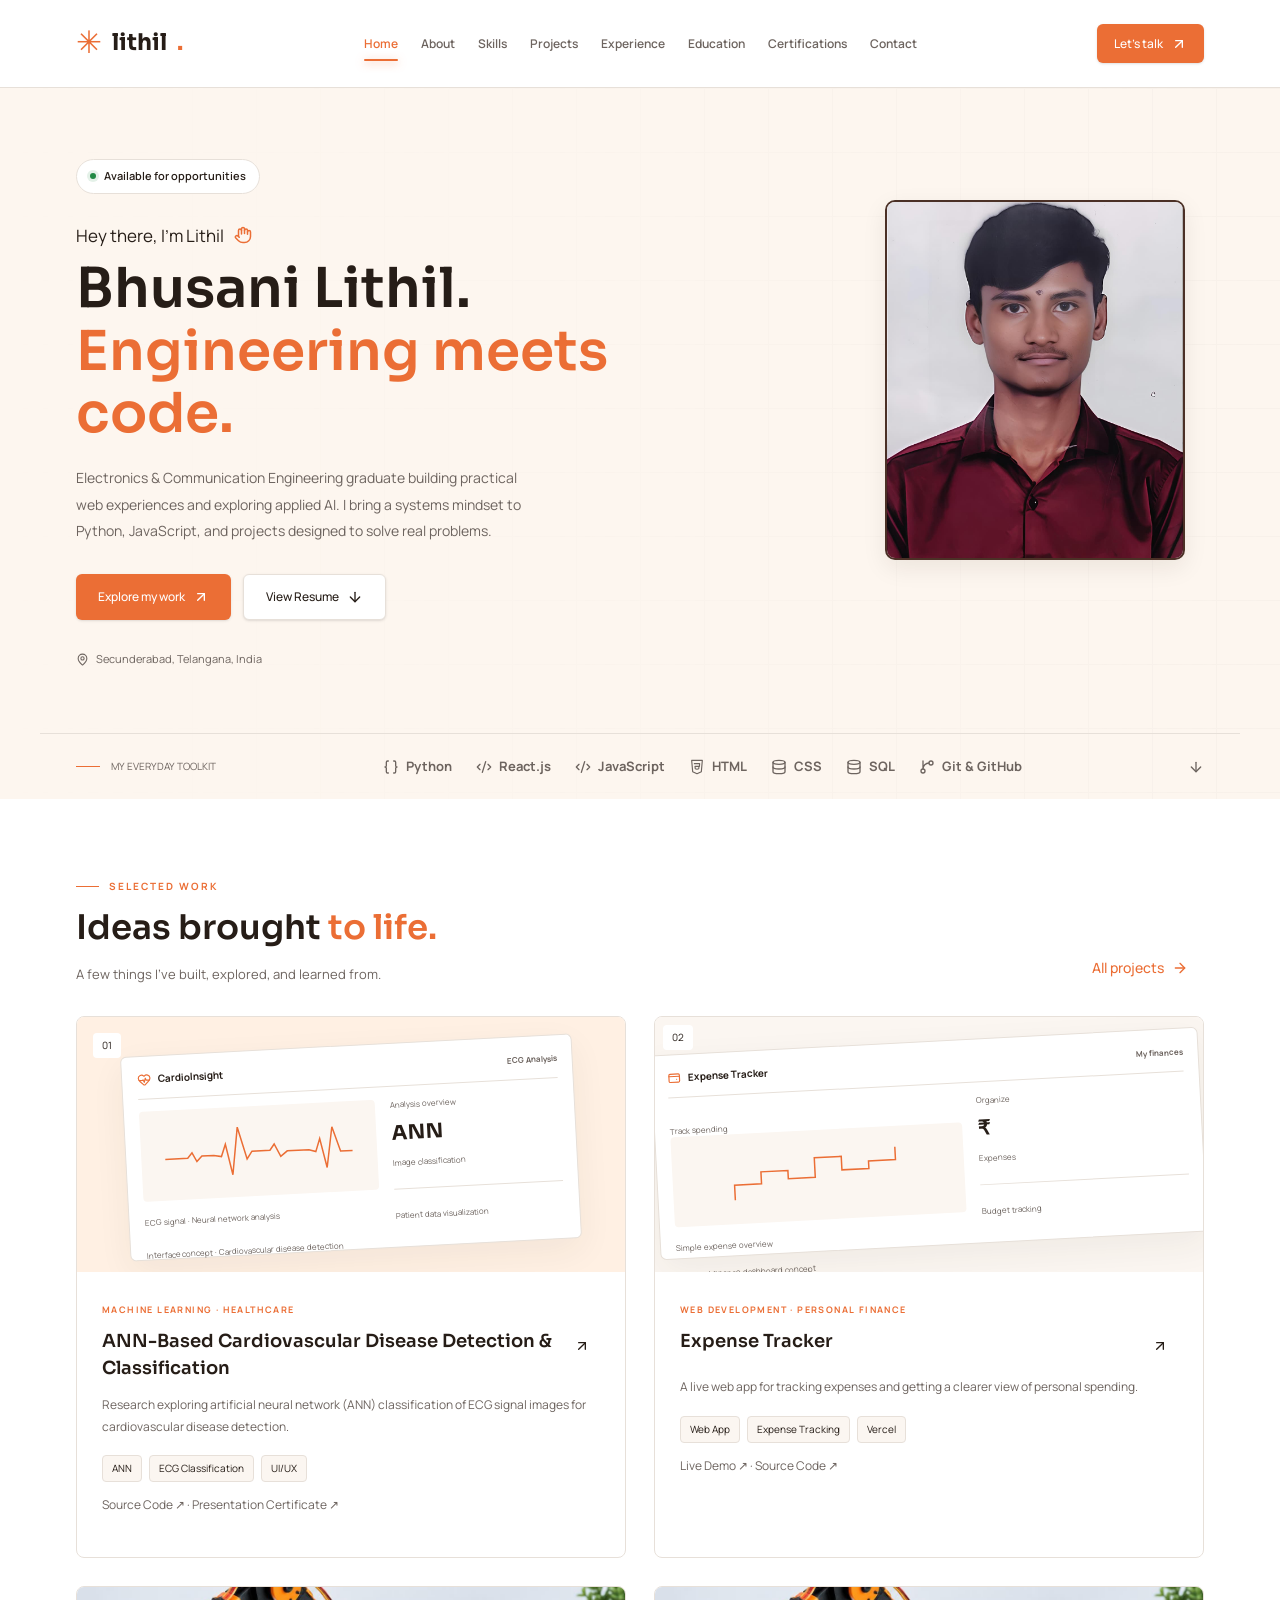
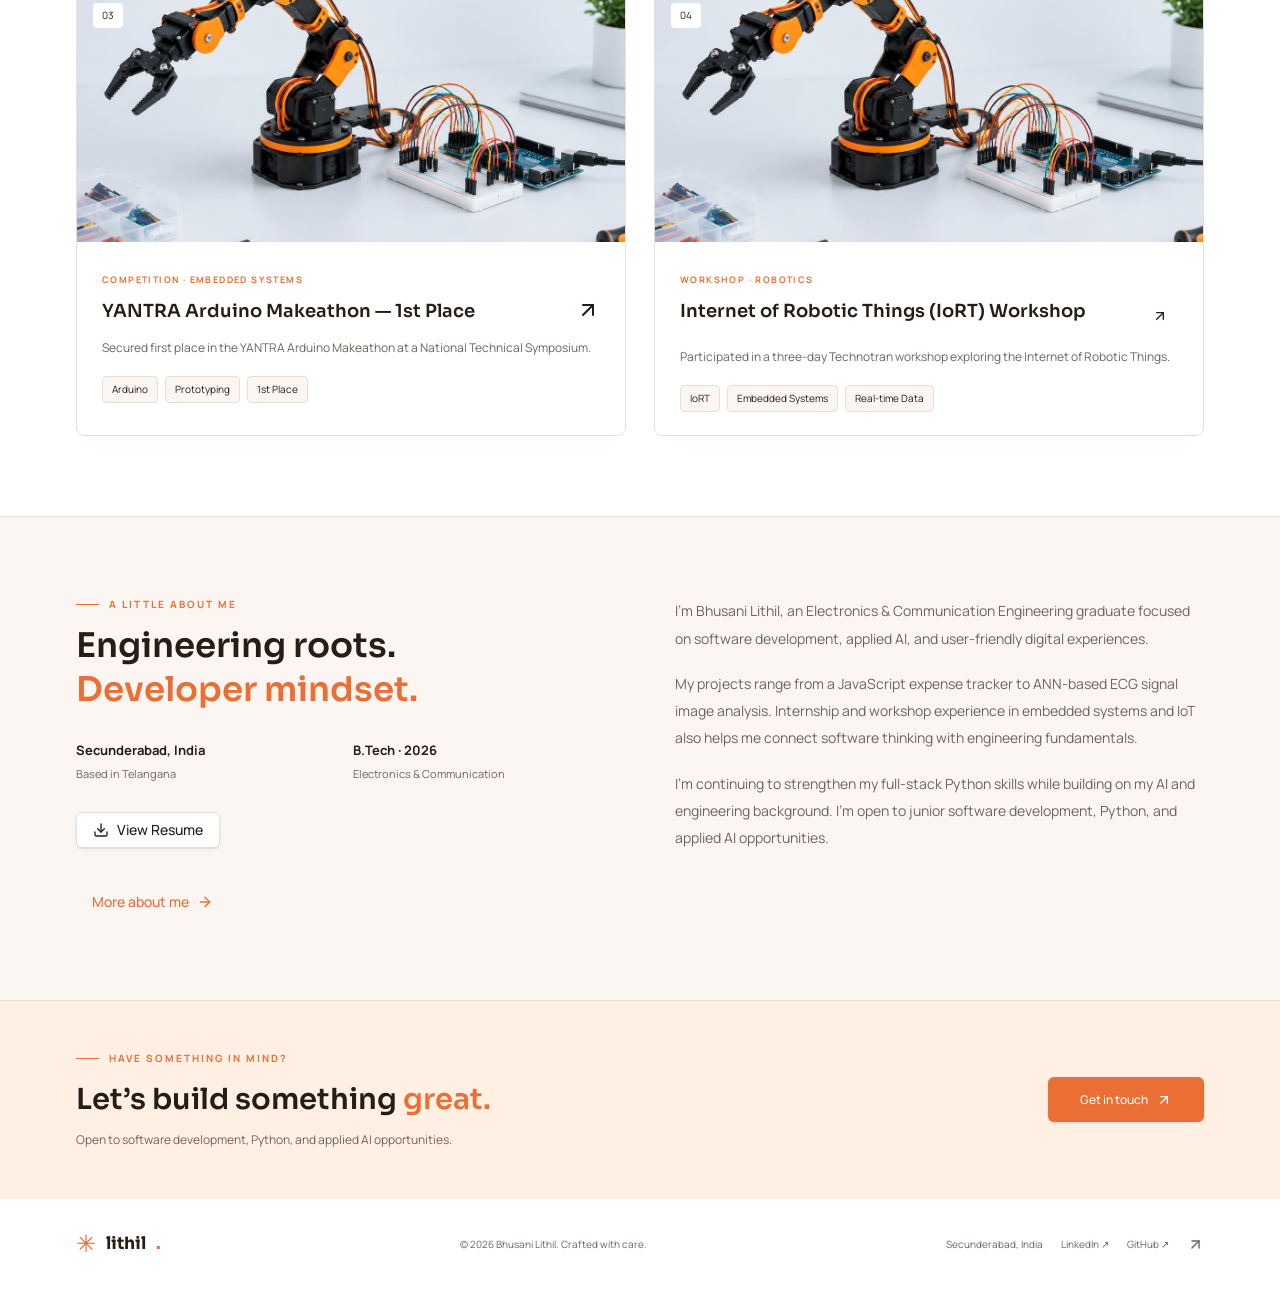
==== commit 2a06e359: "Revert home page resume button label" ====
--- a/lithil-portfolio-standalone/lithil-portfolio/index.html
+++ b/lithil-portfolio-standalone/lithil-portfolio/index.html
@@ -1,2 +1,2 @@
 <!DOCTYPE html>
-<html lang="en"><head><meta charset="utf-8"/><meta content="width=device-width, initial-scale=1" name="viewport"/><title>Bhusani Lithil | Software Developer, Python & Applied AI</title><meta content="Bhusani Lithil" name="author"/><meta content="Bhusani Lithil is an Electronics and Communication Engineering graduate building practical web experiences and exploring applied AI, machine learning, and embedded systems." name="description"/><meta content="Bhusani Lithil | Software Developer, Python & Applied AI" property="og:title"/><meta content="Bhusani Lithil is an Electronics and Communication Engineering graduate building practical web experiences and exploring applied AI, machine learning, and embedded systems." property="og:description"/><meta content="website" property="og:type"/><meta content="summary_large_image" name="twitter:card"/><link href="styles.css" rel="stylesheet"/><link href="assets/favicon.png" rel="icon"/><script defer="" src="script.js"></script></head><body><header class="site-header"><div class="container-wide header-inner"><a aria-current="page" class="wordmark active" data-status="active" href="index.html"><span class="brand-symbol">✳</span> lithil<span class="text-primary">.</span></a><nav aria-label="Main navigation" class="desktop-nav"><a aria-current="page" class="nav-link active" data-status="active" href="index.html">Home</a><a class="nav-link" href="about.html">About</a><a class="nav-link" href="skills.html">Skills</a><a class="nav-link" href="projects.html">Projects</a><a class="nav-link" href="experience.html">Experience</a><a class="nav-link" href="education.html">Education</a><a class="nav-link" href="certification.html">Certifications</a><a class="nav-link" href="contact.html">Contact</a></nav><a class="inline-flex items-center justify-center gap-2 whitespace-nowrap rounded-md text-sm font-medium cursor-pointer transition-colors focus-visible:outline-none focus-visible:ring-1 focus-visible:ring-ring disabled:pointer-events-none disabled:opacity-50 disabled:cursor-not-allowed [&amp;_svg]:pointer-events-none [&amp;_svg]:size-4 [&amp;_svg]:shrink-0 bg-primary text-primary-foreground shadow hover:bg-primary/90 h-9 px-4 py-2 header-contact" href="contact.html">Let’s talk <svg aria-hidden="true" class="lucide lucide-arrow-up-right" fill="none" height="24" stroke="currentColor" stroke-linecap="round" stroke-linejoin="round" stroke-width="2" viewbox="0 0 24 24" width="24" xmlns="http://www.w3.org/2000/svg"><path d="M7 7h10v10"></path><path d="M7 17 17 7"></path></svg></a><button aria-controls="mobile-navigation" aria-expanded="false" aria-label="Open navigation" class="inline-flex items-center justify-center gap-2 whitespace-nowrap rounded-md text-sm font-medium cursor-pointer transition-colors focus-visible:outline-none focus-visible:ring-1 focus-visible:ring-ring disabled:pointer-events-none disabled:opacity-50 disabled:cursor-not-allowed [&amp;_svg]:pointer-events-none [&amp;_svg]:size-4 [&amp;_svg]:shrink-0 hover:bg-accent hover:text-accent-foreground h-9 w-9 mobile-menu-toggle"><svg aria-hidden="true" class="lucide lucide-menu" fill="none" height="24" stroke="currentColor" stroke-linecap="round" stroke-linejoin="round" stroke-width="2" viewbox="0 0 24 24" width="24" xmlns="http://www.w3.org/2000/svg"><path d="M4 5h16"></path><path d="M4 12h16"></path><path d="M4 19h16"></path></svg></button></div><nav aria-label="Mobile navigation" class="mobile-nav" hidden="" id="mobile-navigation"><a aria-current="page" class="nav-link active" data-status="active" href="index.html">Home</a><a class="nav-link" href="about.html">About</a><a class="nav-link" href="skills.html">Skills</a><a class="nav-link" href="projects.html">Projects</a><a class="nav-link" href="experience.html">Experience</a><a class="nav-link" href="education.html">Education</a><a class="nav-link" href="certification.html">Certifications</a><a class="nav-link" href="contact.html">Contact</a></nav></header><!--$--><main><section class="hero"><div class="hero-floating-skills" aria-hidden="true"><span class="floating-skill float-python">Py</span><span class="floating-skill float-react">⚛</span><span class="floating-skill float-js">JS</span><span class="floating-skill float-html">&lt;/&gt;</span><span class="floating-skill float-css">#</span><span class="floating-skill float-sql">DB</span><span class="floating-skill float-git">⑂</span></div><div class="container-wide hero-inner"><div class="hero-copy reveal"><div class="availability"><span class="status-dot"></span> Available for opportunities</div><p class="hero-greeting">Hey there, I’m Lithil <svg aria-hidden="true" class="lucide lucide-hand wave text-primary" fill="none" height="18" stroke="currentColor" stroke-linecap="round" stroke-linejoin="round" stroke-width="2" viewbox="0 0 24 24" width="18" xmlns="http://www.w3.org/2000/svg"><path d="M18 11V6a2 2 0 0 0-2-2a2 2 0 0 0-2 2"></path><path d="M14 10V4a2 2 0 0 0-2-2a2 2 0 0 0-2 2v2"></path><path d="M10 10.5V6a2 2 0 0 0-2-2a2 2 0 0 0-2 2v8"></path><path d="M18 8a2 2 0 1 1 4 0v6a8 8 0 0 1-8 8h-2c-2.8 0-4.5-.86-5.99-2.34l-3.6-3.6a2 2 0 0 1 2.83-2.82L7 15"></path></svg></p><h1>Bhusani Lithil.<br/><span>Engineering meets code.</span></h1><p class="hero-description">Electronics &amp; Communication Engineering graduate building practical web experiences and exploring applied AI. I bring a systems mindset to Python, JavaScript, and projects designed to solve real problems.</p><div class="hero-actions"><a class="inline-flex items-center justify-center gap-2 whitespace-nowrap rounded-md text-sm font-medium cursor-pointer transition-colors focus-visible:outline-none focus-visible:ring-1 focus-visible:ring-ring disabled:pointer-events-none disabled:opacity-50 disabled:cursor-not-allowed [&amp;_svg]:pointer-events-none [&amp;_svg]:size-4 [&amp;_svg]:shrink-0 bg-primary text-primary-foreground shadow hover:bg-primary/90 h-9 px-4 py-2" href="projects.html">Explore my work <svg aria-hidden="true" class="lucide lucide-arrow-up-right" fill="none" height="24" stroke="currentColor" stroke-linecap="round" stroke-linejoin="round" stroke-width="2" viewbox="0 0 24 24" width="24" xmlns="http://www.w3.org/2000/svg"><path d="M7 7h10v10"></path><path d="M7 17 17 7"></path></svg></a><a class="inline-flex items-center justify-center gap-2 whitespace-nowrap rounded-md text-sm font-medium cursor-pointer transition-colors focus-visible:outline-none focus-visible:ring-1 focus-visible:ring-ring disabled:pointer-events-none disabled:opacity-50 disabled:cursor-not-allowed [&amp;_svg]:pointer-events-none [&amp;_svg]:size-4 [&amp;_svg]:shrink-0 border border-input bg-background shadow-sm hover:bg-accent hover:text-accent-foreground h-9 px-4 py-2" download="Bhusani-Lithil-Resume.pdf" href="assets/BhusaniLithil_FullStack.pdf">Download My Resume <svg aria-hidden="true" class="lucide lucide-arrow-down" fill="none" height="24" stroke="currentColor" stroke-linecap="round" stroke-linejoin="round" stroke-width="2" viewbox="0 0 24 24" width="24" xmlns="http://www.w3.org/2000/svg"><path d="M12 5v14"></path><path d="m19 12-7 7-7-7"></path></svg></a></div><div class="hero-location"><svg aria-hidden="true" class="lucide lucide-map-pin" fill="none" height="13" stroke="currentColor" stroke-linecap="round" stroke-linejoin="round" stroke-width="2" viewbox="0 0 24 24" width="13" xmlns="http://www.w3.org/2000/svg"><path d="M20 10c0 4.993-5.539 10.193-7.399 11.799a1 1 0 0 1-1.202 0C9.539 20.193 4 14.993 4 10a8 8 0 0 1 16 0"></path><circle cx="12" cy="10" r="3"></circle></svg> Secunderabad, Telangana, India</div></div><div class="portrait-scene reveal reveal-delay"><div class="portrait-border"></div><img alt="Bhusani Lithil" class="portrait-image" fetchpriority="high" height="939" src="assets/lithil-portrait.png" width="768"/><span aria-hidden="true" class="portrait-spark">✳</span><div class="portrait-note"><svg aria-hidden="true" class="lucide lucide-code-xml" fill="none" height="24" stroke="currentColor" stroke-linecap="round" stroke-linejoin="round" stroke-width="2" viewbox="0 0 24 24" width="24" xmlns="http://www.w3.org/2000/svg"><path d="m18 16 4-4-4-4"></path><path d="m6 8-4 4 4 4"></path><path d="m14.5 4-5 16"></path></svg><div><strong>Ideas → Interfaces</strong><small>A little curiosity. A lot of code.</small></div></div></div></div><div class="container-wide hero-bottom"><div class="hero-bottom-label"><span></span> MY EVERYDAY TOOLKIT</div><div class="tech-strip"><span><svg aria-hidden="true" class="lucide lucide-braces" fill="none" height="24" stroke="currentColor" stroke-linecap="round" stroke-linejoin="round" stroke-width="2" viewbox="0 0 24 24" width="24" xmlns="http://www.w3.org/2000/svg"><path d="M8 3H7a2 2 0 0 0-2 2v5a2 2 0 0 1-2 2 2 2 0 0 1 2 2v5c0 1.1.9 2 2 2h1"></path><path d="M16 21h1a2 2 0 0 0 2-2v-5c0-1.1.9-2 2-2a2 2 0 0 1-2-2V5a2 2 0 0 0-2-2h-1"></path></svg> Python</span><span><svg aria-hidden="true" class="lucide lucide-code-xml" fill="none" height="24" stroke="currentColor" stroke-linecap="round" stroke-linejoin="round" stroke-width="2" viewbox="0 0 24 24" width="24" xmlns="http://www.w3.org/2000/svg"><path d="m18 16 4-4-4-4"></path><path d="m6 8-4 4 4 4"></path><path d="m14.5 4-5 16"></path></svg> React.js</span><span><svg aria-hidden="true" class="lucide lucide-code-xml" fill="none" height="24" stroke="currentColor" stroke-linecap="round" stroke-linejoin="round" stroke-width="2" viewbox="0 0 24 24" width="24" xmlns="http://www.w3.org/2000/svg"><path d="m18 16 4-4-4-4"></path><path d="m6 8-4 4 4 4"></path><path d="m14.5 4-5 16"></path></svg> JavaScript</span><span><svg aria-hidden="true" class="html5-icon" fill="none" height="24" stroke="currentColor" stroke-linecap="round" stroke-linejoin="round" stroke-width="1.7" viewbox="0 0 24 24" width="24" xmlns="http://www.w3.org/2000/svg"><path d="M4 2h16l-1.5 17L12 22l-6.5-3L4 2Z"></path><path d="M8 7h8l-.4 4H9l.4 3.5 2.6.8 2.6-.8.2-2"></path></svg> HTML</span><span><svg aria-hidden="true" class="lucide lucide-database" fill="none" height="24" stroke="currentColor" stroke-linecap="round" stroke-linejoin="round" stroke-width="2" viewbox="0 0 24 24" width="24" xmlns="http://www.w3.org/2000/svg"><ellipse cx="12" cy="5" rx="9" ry="3"></ellipse><path d="M3 5V19A9 3 0 0 0 21 19V5"></path><path d="M3 12A9 3 0 0 0 21 12"></path></svg> CSS</span><span><svg aria-hidden="true" class="lucide lucide-database" fill="none" height="24" stroke="currentColor" stroke-linecap="round" stroke-linejoin="round" stroke-width="2" viewbox="0 0 24 24" width="24" xmlns="http://www.w3.org/2000/svg"><ellipse cx="12" cy="5" rx="9" ry="3"></ellipse><path d="M3 5V19A9 3 0 0 0 21 19V5"></path><path d="M3 12A9 3 0 0 0 21 12"></path></svg> SQL</span><span><svg aria-hidden="true" class="lucide lucide-git-branch" fill="none" height="24" stroke="currentColor" stroke-linecap="round" stroke-linejoin="round" stroke-width="2" viewbox="0 0 24 24" width="24" xmlns="http://www.w3.org/2000/svg"><path d="M15 6a9 9 0 0 0-9 9V3"></path><circle cx="18" cy="6" r="3"></circle><circle cx="6" cy="18" r="3"></circle></svg> Git &amp; GitHub</span></div><a aria-label="More about Lithil" class="hidden md:block" href="about.html"><svg aria-hidden="true" class="lucide lucide-arrow-down" fill="none" height="16" stroke="currentColor" stroke-linecap="round" stroke-linejoin="round" stroke-width="2" viewbox="0 0 24 24" width="16" xmlns="http://www.w3.org/2000/svg"><path d="M12 5v14"></path><path d="m19 12-7 7-7-7"></path></svg></a></div></section><section class="section container-wide"><div class="section-top reveal"><div><div class="section-eyebrow">Selected work</div><h2 class="section-heading">Ideas brought <span>to life.</span></h2><p class="section-subtitle">A few things I’ve built, explored, and learned from.</p></div><a class="inline-flex items-center justify-center gap-2 whitespace-nowrap rounded-md text-sm font-medium cursor-pointer transition-colors focus-visible:outline-none focus-visible:ring-1 focus-visible:ring-ring disabled:pointer-events-none disabled:opacity-50 disabled:cursor-not-allowed [&amp;_svg]:pointer-events-none [&amp;_svg]:size-4 [&amp;_svg]:shrink-0 text-primary underline-offset-4 hover:underline h-9 px-4 py-2" href="projects.html">All projects<svg aria-hidden="true" class="lucide lucide-arrow-right" fill="none" height="24" stroke="currentColor" stroke-linecap="round" stroke-linejoin="round" stroke-width="2" viewbox="0 0 24 24" width="24" xmlns="http://www.w3.org/2000/svg"><path d="M5 12h14"></path><path d="m12 5 7 7-7 7"></path></svg></a></div><div class="project-grid reveal"><article class="project-card"><div class="project-visual medical-scene"><span class="project-number">0<!-- -->1</span><div aria-label="Illustrative concept of a cardiovascular analysis interface" class="medical-window" role="img"><div class="medical-title"><svg aria-hidden="true" class="lucide lucide-heart-pulse" fill="none" height="24" stroke="currentColor" stroke-linecap="round" stroke-linejoin="round" stroke-width="2" viewbox="0 0 24 24" width="24" xmlns="http://www.w3.org/2000/svg"><path d="M2 9.5a5.5 5.5 0 0 1 9.591-3.676.56.56 0 0 0 .818 0A5.49 5.49 0 0 1 22 9.5c0 2.29-1.5 4-3 5.5l-5.492 5.313a2 2 0 0 1-3 .019L5 15c-1.5-1.5-3-3.2-3-5.5"></path><path d="M3.22 13H9.5l.5-1 2 4.5 2-7 1.5 3.5h5.27"></path></svg> CardioInsight <span class="ml-auto text-muted-foreground text-[8px]">ECG Analysis</span></div><div class="medical-rule"></div><div class="medical-content"><div><div class="ecg-chart"><svg aria-hidden="true" viewbox="0 0 250 80"><path d="M0 45 H30 L36 38 L42 50 L49 43 H65 L75 45 L81 29 L89 70 L98 7 L109 50 L116 40 H140 L146 32 L154 49 L163 42 H192 L201 45 L207 28 L215 67 L224 13 L234 46 H250"></path></svg></div><div class="medical-caption">ECG signal · Neural network analysis</div></div><div class="medical-stats"><span>Analysis overview</span><strong>ANN</strong><span>Image classification</span><div class="medical-rule"></div><span>Patient data visualization</span></div></div><div class="medical-caption">Interface concept · Cardiovascular disease detection</div></div></div><div class="project-body"><span class="project-category">Machine learning · Healthcare</span><div class="project-title-row"><h3>ANN-Based Cardiovascular Disease Detection &amp; Classification</h3><a aria-label="View cardiovascular project details" class="inline-flex items-center justify-center gap-2 whitespace-nowrap rounded-md text-sm font-medium cursor-pointer transition-colors focus-visible:outline-none focus-visible:ring-1 focus-visible:ring-ring disabled:pointer-events-none disabled:opacity-50 disabled:cursor-not-allowed [&amp;_svg]:pointer-events-none [&amp;_svg]:size-4 [&amp;_svg]:shrink-0 hover:bg-accent hover:text-accent-foreground h-9 w-9" href="projects.html"><svg aria-hidden="true" class="lucide lucide-arrow-up-right" fill="none" height="24" stroke="currentColor" stroke-linecap="round" stroke-linejoin="round" stroke-width="2" viewbox="0 0 24 24" width="24" xmlns="http://www.w3.org/2000/svg"><path d="M7 7h10v10"></path><path d="M7 17 17 7"></path></svg></a></div><p>Research exploring artificial neural network (ANN) classification of ECG signal images for cardiovascular disease detection.</p><div class="tags"><span class="tag">ANN</span><span class="tag">ECG Classification</span><span class="tag">UI/UX</span></div><p><a href="https://github.com/LITHIL70/ECG-Analysis-using-ANN" target="_blank" rel="noreferrer">Source Code ↗</a> · <a href="https://drive.google.com/file/d/1aZB2Tnma1lWSWP0oKM8dGWWRQgf1kTjY/view" target="_blank" rel="noreferrer">Presentation Certificate ↗</a></p></div></article><article class="project-card"><div class="project-visual"><span class="project-number">0<!-- -->2</span><div class="medical-window" role="img" aria-label="Expense tracker dashboard concept"><div class="medical-title"><svg aria-hidden="true" class="lucide lucide-wallet" fill="none" height="24" stroke="currentColor" stroke-linecap="round" stroke-linejoin="round" stroke-width="2" viewbox="0 0 24 24" width="24" xmlns="http://www.w3.org/2000/svg"><rect x="3" y="5" width="18" height="14" rx="2"></rect><path d="M3 9h18"></path><path d="M16 14h.01"></path></svg> Expense Tracker <span class="ml-auto text-muted-foreground text-[8px]">My finances</span></div><div class="medical-rule"></div><div class="medical-content"><div><div class="medical-caption">Track spending</div><div class="ecg-chart"><svg aria-hidden="true" viewbox="0 0 250 80"><path d="M12 68V48H48V32H84V43H120V17H156V35H192V25H228V8"></path></svg></div><div class="medical-caption">Simple expense overview</div></div><div class="medical-stats"><span>Organize</span><strong>₹</strong><span>Expenses</span><div class="medical-rule"></div><span>Budget tracking</span></div></div><div class="medical-caption">Personal finance dashboard concept</div></div></div><div class="project-body"><span class="project-category">Web development · Personal finance</span><div class="project-title-row"><h3>Expense Tracker</h3><a aria-label="Open Expense Tracker live app" class="inline-flex items-center justify-center gap-2 whitespace-nowrap rounded-md text-sm font-medium cursor-pointer transition-colors focus-visible:outline-none focus-visible:ring-1 focus-visible:ring-ring disabled:pointer-events-none disabled:opacity-50 disabled:cursor-not-allowed [&amp;_svg]:pointer-events-none [&amp;_svg]:size-4 [&amp;_svg]:shrink-0 hover:bg-accent hover:text-accent-foreground h-9 w-9" href="https://expense-tracker-zypx.vercel.app/" rel="noreferrer" target="_blank"><svg aria-hidden="true" class="lucide lucide-arrow-up-right" fill="none" height="24" stroke="currentColor" stroke-linecap="round" stroke-linejoin="round" stroke-width="2" viewbox="0 0 24 24" width="24" xmlns="http://www.w3.org/2000/svg"><path d="M7 7h10v10"></path><path d="M7 17 17 7"></path></svg></a></div><p>A live web app for tracking expenses and getting a clearer view of personal spending.</p><div class="tags"><span class="tag">Web App</span><span class="tag">Expense Tracking</span><span class="tag">Vercel</span></div><p><a href="https://expense-tracker-zypx.vercel.app/" rel="noreferrer" target="_blank">Live Demo ↗</a> · <a href="https://github.com/LITHIL70/expense-tracker" rel="noreferrer" target="_blank">Source Code ↗</a></p></div></article><article class="project-card"><div class="project-visual"><span class="project-number">0<!-- -->3</span><img alt="Illustrative robotics and embedded-systems hardware" height="800" loading="lazy" src="assets/robotics.jpg" width="1200"/></div><div class="project-body"><span class="project-category">Competition · Embedded systems</span><div class="project-title-row"><h3>YANTRA Arduino Makeathon — 1st Place</h3><a aria-label="View LinkedIn profile for this achievement" href="https://www.linkedin.com/in/bhusani-lithil/" rel="noreferrer" target="_blank"><svg aria-hidden="true" class="lucide lucide-arrow-up-right" fill="none" height="24" stroke="currentColor" stroke-linecap="round" stroke-linejoin="round" stroke-width="2" viewBox="0 0 24 24" width="24" xmlns="http://www.w3.org/2000/svg"><path d="M7 7h10v10"></path><path d="M7 17 17 7"></path></svg></a></div><p>Secured first place in the YANTRA Arduino Makeathon at a National Technical Symposium.</p><div class="tags"><span class="tag">Arduino</span><span class="tag">Prototyping</span><span class="tag">1st Place</span></div></div></article><article class="project-card"><div class="project-visual"><span class="project-number">0<!-- -->4</span><img alt="Conceptual robotics setup with robotic arm and microcontroller" height="800" loading="lazy" src="assets/robotics.jpg" width="1200"/></div><div class="project-body"><span class="project-category">Workshop · Robotics</span><div class="project-title-row"><h3>Internet of Robotic Things (IoRT) Workshop</h3><a aria-label="View robotics project details" class="inline-flex items-center justify-center gap-2 whitespace-nowrap rounded-md text-sm font-medium cursor-pointer transition-colors focus-visible:outline-none focus-visible:ring-1 focus-visible:ring-ring disabled:pointer-events-none disabled:opacity-50 disabled:cursor-not-allowed [&amp;_svg]:pointer-events-none [&amp;_svg]:size-4 [&amp;_svg]:shrink-0 hover:bg-accent hover:text-accent-foreground h-9 w-9" href="projects.html"><svg aria-hidden="true" class="lucide lucide-arrow-up-right" fill="none" height="24" stroke="currentColor" stroke-linecap="round" stroke-linejoin="round" stroke-width="2" viewbox="0 0 24 24" width="24" xmlns="http://www.w3.org/2000/svg"><path d="M7 7h10v10"></path><path d="M7 17 17 7"></path></svg></a></div><p>Participated in a three-day Technotran workshop exploring the Internet of Robotic Things.</p><div class="tags"><span class="tag">IoRT</span><span class="tag">Embedded Systems</span><span class="tag">Real-time Data</span></div></div></article></div></section><section class="section about-band"><div class="container-wide"><div class="about-layout reveal"><div><div class="section-eyebrow">A little about me</div><h2 class="section-heading">Engineering roots.<br/><span>Developer mindset.</span></h2><div class="fact-grid"><div><strong>Secunderabad, India</strong><span>Based in Telangana</span></div><div><strong>B.Tech · 2026</strong><span>Electronics &amp; Communication</span></div></div><a class="inline-flex items-center justify-center gap-2 whitespace-nowrap rounded-md text-sm font-medium cursor-pointer transition-colors focus-visible:outline-none focus-visible:ring-1 focus-visible:ring-ring disabled:pointer-events-none disabled:opacity-50 disabled:cursor-not-allowed [&amp;_svg]:pointer-events-none [&amp;_svg]:size-4 [&amp;_svg]:shrink-0 border border-input bg-background shadow-sm hover:bg-accent hover:text-accent-foreground h-9 px-4 py-2 mt-7" download="Bhusani-Lithil-Resume.pdf" href="assets/BhusaniLithil_FullStack.pdf" rel="noreferrer" target="_blank"><svg aria-hidden="true" class="lucide lucide-download" fill="none" height="24" stroke="currentColor" stroke-linecap="round" stroke-linejoin="round" stroke-width="2" viewbox="0 0 24 24" width="24" xmlns="http://www.w3.org/2000/svg"><path d="M12 15V3"></path><path d="M21 15v4a2 2 0 0 1-2 2H5a2 2 0 0 1-2-2v-4"></path><path d="m7 10 5 5 5-5"></path></svg> Download My Resume</a></div><div class="about-text"><p>I’m Bhusani Lithil, an Electronics &amp; Communication Engineering graduate focused on software development, applied AI, and user-friendly digital experiences.</p><p>My projects range from a JavaScript expense tracker to ANN-based ECG signal image analysis. Internship and workshop experience in embedded systems and IoT also helps me connect software thinking with engineering fundamentals.</p><p>I’m continuing to strengthen my full-stack Python skills while building on my AI and engineering background. I’m open to junior software development, Python, and applied AI opportunities.</p></div></div><div class="mt-8"><a class="inline-flex items-center justify-center gap-2 whitespace-nowrap rounded-md text-sm font-medium cursor-pointer transition-colors focus-visible:outline-none focus-visible:ring-1 focus-visible:ring-ring disabled:pointer-events-none disabled:opacity-50 disabled:cursor-not-allowed [&amp;_svg]:pointer-events-none [&amp;_svg]:size-4 [&amp;_svg]:shrink-0 text-primary underline-offset-4 hover:underline h-9 px-4 py-2" href="about.html">More about me<svg aria-hidden="true" class="lucide lucide-arrow-right" fill="none" height="24" stroke="currentColor" stroke-linecap="round" stroke-linejoin="round" stroke-width="2" viewbox="0 0 24 24" width="24" xmlns="http://www.w3.org/2000/svg"><path d="M5 12h14"></path><path d="m12 5 7 7-7 7"></path></svg></a></div></div></section></main><!--/$--><section class="cta-band"><div class="container-wide cta-inner"><div><div class="section-eyebrow">Have something in mind?</div><h2>Let’s build something <span class="text-primary">great.</span></h2><p>Open to software development, Python, and applied AI opportunities.</p></div><a class="inline-flex items-center justify-center gap-2 whitespace-nowrap text-sm font-medium cursor-pointer transition-colors focus-visible:outline-none focus-visible:ring-1 focus-visible:ring-ring disabled:pointer-events-none disabled:opacity-50 disabled:cursor-not-allowed [&amp;_svg]:pointer-events-none [&amp;_svg]:size-4 [&amp;_svg]:shrink-0 bg-primary text-primary-foreground shadow hover:bg-primary/90 h-10 rounded-md px-8" href="contact.html">Get in touch <svg aria-hidden="true" class="lucide lucide-arrow-up-right" fill="none" height="24" stroke="currentColor" stroke-linecap="round" stroke-linejoin="round" stroke-width="2" viewbox="0 0 24 24" width="24" xmlns="http://www.w3.org/2000/svg"><path d="M7 7h10v10"></path><path d="M7 17 17 7"></path></svg></a></div></section><footer class="site-footer"><div class="container-wide footer-inner"><a aria-current="page" class="wordmark active" data-status="active" href="index.html"><span class="brand-symbol">✳</span> lithil<span class="text-primary">.</span></a><p>© 2026 Bhusani Lithil. Crafted with care.</p><div class="footer-right"><span>Secunderabad, India</span><a class="footer-social" href="https://www.linkedin.com/in/bhusani-lithil/" rel="noreferrer" target="_blank">LinkedIn ↗</a><a class="footer-social" href="https://github.com/LITHIL70" rel="noreferrer" target="_blank">GitHub ↗</a><a aria-label="Email Lithil" href="mailto:bhusanilithil111@gmail.com"><svg aria-hidden="true" class="lucide lucide-arrow-up-right" fill="none" height="17" stroke="currentColor" stroke-linecap="round" stroke-linejoin="round" stroke-width="2" viewbox="0 0 24 24" width="17" xmlns="http://www.w3.org/2000/svg"><path d="M7 7h10v10"></path><path d="M7 17 17 7"></path></svg></a></div></div></footer></body></html>+<html lang="en"><head><meta charset="utf-8"/><meta content="width=device-width, initial-scale=1" name="viewport"/><title>Bhusani Lithil | Software Developer, Python & Applied AI</title><meta content="Bhusani Lithil" name="author"/><meta content="Bhusani Lithil is an Electronics and Communication Engineering graduate building practical web experiences and exploring applied AI, machine learning, and embedded systems." name="description"/><meta content="Bhusani Lithil | Software Developer, Python & Applied AI" property="og:title"/><meta content="Bhusani Lithil is an Electronics and Communication Engineering graduate building practical web experiences and exploring applied AI, machine learning, and embedded systems." property="og:description"/><meta content="website" property="og:type"/><meta content="summary_large_image" name="twitter:card"/><link href="styles.css" rel="stylesheet"/><link href="assets/favicon.png" rel="icon"/><script defer="" src="script.js"></script></head><body><header class="site-header"><div class="container-wide header-inner"><a aria-current="page" class="wordmark active" data-status="active" href="index.html"><span class="brand-symbol">✳</span> lithil<span class="text-primary">.</span></a><nav aria-label="Main navigation" class="desktop-nav"><a aria-current="page" class="nav-link active" data-status="active" href="index.html">Home</a><a class="nav-link" href="about.html">About</a><a class="nav-link" href="skills.html">Skills</a><a class="nav-link" href="projects.html">Projects</a><a class="nav-link" href="experience.html">Experience</a><a class="nav-link" href="education.html">Education</a><a class="nav-link" href="certification.html">Certifications</a><a class="nav-link" href="contact.html">Contact</a></nav><a class="inline-flex items-center justify-center gap-2 whitespace-nowrap rounded-md text-sm font-medium cursor-pointer transition-colors focus-visible:outline-none focus-visible:ring-1 focus-visible:ring-ring disabled:pointer-events-none disabled:opacity-50 disabled:cursor-not-allowed [&amp;_svg]:pointer-events-none [&amp;_svg]:size-4 [&amp;_svg]:shrink-0 bg-primary text-primary-foreground shadow hover:bg-primary/90 h-9 px-4 py-2 header-contact" href="contact.html">Let’s talk <svg aria-hidden="true" class="lucide lucide-arrow-up-right" fill="none" height="24" stroke="currentColor" stroke-linecap="round" stroke-linejoin="round" stroke-width="2" viewbox="0 0 24 24" width="24" xmlns="http://www.w3.org/2000/svg"><path d="M7 7h10v10"></path><path d="M7 17 17 7"></path></svg></a><button aria-controls="mobile-navigation" aria-expanded="false" aria-label="Open navigation" class="inline-flex items-center justify-center gap-2 whitespace-nowrap rounded-md text-sm font-medium cursor-pointer transition-colors focus-visible:outline-none focus-visible:ring-1 focus-visible:ring-ring disabled:pointer-events-none disabled:opacity-50 disabled:cursor-not-allowed [&amp;_svg]:pointer-events-none [&amp;_svg]:size-4 [&amp;_svg]:shrink-0 hover:bg-accent hover:text-accent-foreground h-9 w-9 mobile-menu-toggle"><svg aria-hidden="true" class="lucide lucide-menu" fill="none" height="24" stroke="currentColor" stroke-linecap="round" stroke-linejoin="round" stroke-width="2" viewbox="0 0 24 24" width="24" xmlns="http://www.w3.org/2000/svg"><path d="M4 5h16"></path><path d="M4 12h16"></path><path d="M4 19h16"></path></svg></button></div><nav aria-label="Mobile navigation" class="mobile-nav" hidden="" id="mobile-navigation"><a aria-current="page" class="nav-link active" data-status="active" href="index.html">Home</a><a class="nav-link" href="about.html">About</a><a class="nav-link" href="skills.html">Skills</a><a class="nav-link" href="projects.html">Projects</a><a class="nav-link" href="experience.html">Experience</a><a class="nav-link" href="education.html">Education</a><a class="nav-link" href="certification.html">Certifications</a><a class="nav-link" href="contact.html">Contact</a></nav></header><!--$--><main><section class="hero"><div class="hero-floating-skills" aria-hidden="true"><span class="floating-skill float-python">Py</span><span class="floating-skill float-react">⚛</span><span class="floating-skill float-js">JS</span><span class="floating-skill float-html">&lt;/&gt;</span><span class="floating-skill float-css">#</span><span class="floating-skill float-sql">DB</span><span class="floating-skill float-git">⑂</span></div><div class="container-wide hero-inner"><div class="hero-copy reveal"><div class="availability"><span class="status-dot"></span> Available for opportunities</div><p class="hero-greeting">Hey there, I’m Lithil <svg aria-hidden="true" class="lucide lucide-hand wave text-primary" fill="none" height="18" stroke="currentColor" stroke-linecap="round" stroke-linejoin="round" stroke-width="2" viewbox="0 0 24 24" width="18" xmlns="http://www.w3.org/2000/svg"><path d="M18 11V6a2 2 0 0 0-2-2a2 2 0 0 0-2 2"></path><path d="M14 10V4a2 2 0 0 0-2-2a2 2 0 0 0-2 2v2"></path><path d="M10 10.5V6a2 2 0 0 0-2-2a2 2 0 0 0-2 2v8"></path><path d="M18 8a2 2 0 1 1 4 0v6a8 8 0 0 1-8 8h-2c-2.8 0-4.5-.86-5.99-2.34l-3.6-3.6a2 2 0 0 1 2.83-2.82L7 15"></path></svg></p><h1>Bhusani Lithil.<br/><span>Engineering meets code.</span></h1><p class="hero-description">Electronics &amp; Communication Engineering graduate building practical web experiences and exploring applied AI. I bring a systems mindset to Python, JavaScript, and projects designed to solve real problems.</p><div class="hero-actions"><a class="inline-flex items-center justify-center gap-2 whitespace-nowrap rounded-md text-sm font-medium cursor-pointer transition-colors focus-visible:outline-none focus-visible:ring-1 focus-visible:ring-ring disabled:pointer-events-none disabled:opacity-50 disabled:cursor-not-allowed [&amp;_svg]:pointer-events-none [&amp;_svg]:size-4 [&amp;_svg]:shrink-0 bg-primary text-primary-foreground shadow hover:bg-primary/90 h-9 px-4 py-2" href="projects.html">Explore my work <svg aria-hidden="true" class="lucide lucide-arrow-up-right" fill="none" height="24" stroke="currentColor" stroke-linecap="round" stroke-linejoin="round" stroke-width="2" viewbox="0 0 24 24" width="24" xmlns="http://www.w3.org/2000/svg"><path d="M7 7h10v10"></path><path d="M7 17 17 7"></path></svg></a><a class="inline-flex items-center justify-center gap-2 whitespace-nowrap rounded-md text-sm font-medium cursor-pointer transition-colors focus-visible:outline-none focus-visible:ring-1 focus-visible:ring-ring disabled:pointer-events-none disabled:opacity-50 disabled:cursor-not-allowed [&amp;_svg]:pointer-events-none [&amp;_svg]:size-4 [&amp;_svg]:shrink-0 border border-input bg-background shadow-sm hover:bg-accent hover:text-accent-foreground h-9 px-4 py-2" href="assets/BhusaniLithil_FullStack.pdf" rel="noreferrer" target="_blank">View Resume <svg aria-hidden="true" class="lucide lucide-arrow-down" fill="none" height="24" stroke="currentColor" stroke-linecap="round" stroke-linejoin="round" stroke-width="2" viewbox="0 0 24 24" width="24" xmlns="http://www.w3.org/2000/svg"><path d="M12 5v14"></path><path d="m19 12-7 7-7-7"></path></svg></a></div><div class="hero-location"><svg aria-hidden="true" class="lucide lucide-map-pin" fill="none" height="13" stroke="currentColor" stroke-linecap="round" stroke-linejoin="round" stroke-width="2" viewbox="0 0 24 24" width="13" xmlns="http://www.w3.org/2000/svg"><path d="M20 10c0 4.993-5.539 10.193-7.399 11.799a1 1 0 0 1-1.202 0C9.539 20.193 4 14.993 4 10a8 8 0 0 1 16 0"></path><circle cx="12" cy="10" r="3"></circle></svg> Secunderabad, Telangana, India</div></div><div class="portrait-scene reveal reveal-delay"><div class="portrait-border"></div><img alt="Bhusani Lithil" class="portrait-image" fetchpriority="high" height="939" src="assets/lithil-portrait.png" width="768"/><span aria-hidden="true" class="portrait-spark">✳</span><div class="portrait-note"><svg aria-hidden="true" class="lucide lucide-code-xml" fill="none" height="24" stroke="currentColor" stroke-linecap="round" stroke-linejoin="round" stroke-width="2" viewbox="0 0 24 24" width="24" xmlns="http://www.w3.org/2000/svg"><path d="m18 16 4-4-4-4"></path><path d="m6 8-4 4 4 4"></path><path d="m14.5 4-5 16"></path></svg><div><strong>Ideas → Interfaces</strong><small>A little curiosity. A lot of code.</small></div></div></div></div><div class="container-wide hero-bottom"><div class="hero-bottom-label"><span></span> MY EVERYDAY TOOLKIT</div><div class="tech-strip"><span><svg aria-hidden="true" class="lucide lucide-braces" fill="none" height="24" stroke="currentColor" stroke-linecap="round" stroke-linejoin="round" stroke-width="2" viewbox="0 0 24 24" width="24" xmlns="http://www.w3.org/2000/svg"><path d="M8 3H7a2 2 0 0 0-2 2v5a2 2 0 0 1-2 2 2 2 0 0 1 2 2v5c0 1.1.9 2 2 2h1"></path><path d="M16 21h1a2 2 0 0 0 2-2v-5c0-1.1.9-2 2-2a2 2 0 0 1-2-2V5a2 2 0 0 0-2-2h-1"></path></svg> Python</span><span><svg aria-hidden="true" class="lucide lucide-code-xml" fill="none" height="24" stroke="currentColor" stroke-linecap="round" stroke-linejoin="round" stroke-width="2" viewbox="0 0 24 24" width="24" xmlns="http://www.w3.org/2000/svg"><path d="m18 16 4-4-4-4"></path><path d="m6 8-4 4 4 4"></path><path d="m14.5 4-5 16"></path></svg> React.js</span><span><svg aria-hidden="true" class="lucide lucide-code-xml" fill="none" height="24" stroke="currentColor" stroke-linecap="round" stroke-linejoin="round" stroke-width="2" viewbox="0 0 24 24" width="24" xmlns="http://www.w3.org/2000/svg"><path d="m18 16 4-4-4-4"></path><path d="m6 8-4 4 4 4"></path><path d="m14.5 4-5 16"></path></svg> JavaScript</span><span><svg aria-hidden="true" class="html5-icon" fill="none" height="24" stroke="currentColor" stroke-linecap="round" stroke-linejoin="round" stroke-width="1.7" viewbox="0 0 24 24" width="24" xmlns="http://www.w3.org/2000/svg"><path d="M4 2h16l-1.5 17L12 22l-6.5-3L4 2Z"></path><path d="M8 7h8l-.4 4H9l.4 3.5 2.6.8 2.6-.8.2-2"></path></svg> HTML</span><span><svg aria-hidden="true" class="lucide lucide-database" fill="none" height="24" stroke="currentColor" stroke-linecap="round" stroke-linejoin="round" stroke-width="2" viewbox="0 0 24 24" width="24" xmlns="http://www.w3.org/2000/svg"><ellipse cx="12" cy="5" rx="9" ry="3"></ellipse><path d="M3 5V19A9 3 0 0 0 21 19V5"></path><path d="M3 12A9 3 0 0 0 21 12"></path></svg> CSS</span><span><svg aria-hidden="true" class="lucide lucide-database" fill="none" height="24" stroke="currentColor" stroke-linecap="round" stroke-linejoin="round" stroke-width="2" viewbox="0 0 24 24" width="24" xmlns="http://www.w3.org/2000/svg"><ellipse cx="12" cy="5" rx="9" ry="3"></ellipse><path d="M3 5V19A9 3 0 0 0 21 19V5"></path><path d="M3 12A9 3 0 0 0 21 12"></path></svg> SQL</span><span><svg aria-hidden="true" class="lucide lucide-git-branch" fill="none" height="24" stroke="currentColor" stroke-linecap="round" stroke-linejoin="round" stroke-width="2" viewbox="0 0 24 24" width="24" xmlns="http://www.w3.org/2000/svg"><path d="M15 6a9 9 0 0 0-9 9V3"></path><circle cx="18" cy="6" r="3"></circle><circle cx="6" cy="18" r="3"></circle></svg> Git &amp; GitHub</span></div><a aria-label="More about Lithil" class="hidden md:block" href="about.html"><svg aria-hidden="true" class="lucide lucide-arrow-down" fill="none" height="16" stroke="currentColor" stroke-linecap="round" stroke-linejoin="round" stroke-width="2" viewbox="0 0 24 24" width="16" xmlns="http://www.w3.org/2000/svg"><path d="M12 5v14"></path><path d="m19 12-7 7-7-7"></path></svg></a></div></section><section class="section container-wide"><div class="section-top reveal"><div><div class="section-eyebrow">Selected work</div><h2 class="section-heading">Ideas brought <span>to life.</span></h2><p class="section-subtitle">A few things I’ve built, explored, and learned from.</p></div><a class="inline-flex items-center justify-center gap-2 whitespace-nowrap rounded-md text-sm font-medium cursor-pointer transition-colors focus-visible:outline-none focus-visible:ring-1 focus-visible:ring-ring disabled:pointer-events-none disabled:opacity-50 disabled:cursor-not-allowed [&amp;_svg]:pointer-events-none [&amp;_svg]:size-4 [&amp;_svg]:shrink-0 text-primary underline-offset-4 hover:underline h-9 px-4 py-2" href="projects.html">All projects<svg aria-hidden="true" class="lucide lucide-arrow-right" fill="none" height="24" stroke="currentColor" stroke-linecap="round" stroke-linejoin="round" stroke-width="2" viewbox="0 0 24 24" width="24" xmlns="http://www.w3.org/2000/svg"><path d="M5 12h14"></path><path d="m12 5 7 7-7 7"></path></svg></a></div><div class="project-grid reveal"><article class="project-card"><div class="project-visual medical-scene"><span class="project-number">0<!-- -->1</span><div aria-label="Illustrative concept of a cardiovascular analysis interface" class="medical-window" role="img"><div class="medical-title"><svg aria-hidden="true" class="lucide lucide-heart-pulse" fill="none" height="24" stroke="currentColor" stroke-linecap="round" stroke-linejoin="round" stroke-width="2" viewbox="0 0 24 24" width="24" xmlns="http://www.w3.org/2000/svg"><path d="M2 9.5a5.5 5.5 0 0 1 9.591-3.676.56.56 0 0 0 .818 0A5.49 5.49 0 0 1 22 9.5c0 2.29-1.5 4-3 5.5l-5.492 5.313a2 2 0 0 1-3 .019L5 15c-1.5-1.5-3-3.2-3-5.5"></path><path d="M3.22 13H9.5l.5-1 2 4.5 2-7 1.5 3.5h5.27"></path></svg> CardioInsight <span class="ml-auto text-muted-foreground text-[8px]">ECG Analysis</span></div><div class="medical-rule"></div><div class="medical-content"><div><div class="ecg-chart"><svg aria-hidden="true" viewbox="0 0 250 80"><path d="M0 45 H30 L36 38 L42 50 L49 43 H65 L75 45 L81 29 L89 70 L98 7 L109 50 L116 40 H140 L146 32 L154 49 L163 42 H192 L201 45 L207 28 L215 67 L224 13 L234 46 H250"></path></svg></div><div class="medical-caption">ECG signal · Neural network analysis</div></div><div class="medical-stats"><span>Analysis overview</span><strong>ANN</strong><span>Image classification</span><div class="medical-rule"></div><span>Patient data visualization</span></div></div><div class="medical-caption">Interface concept · Cardiovascular disease detection</div></div></div><div class="project-body"><span class="project-category">Machine learning · Healthcare</span><div class="project-title-row"><h3>ANN-Based Cardiovascular Disease Detection &amp; Classification</h3><a aria-label="View cardiovascular project details" class="inline-flex items-center justify-center gap-2 whitespace-nowrap rounded-md text-sm font-medium cursor-pointer transition-colors focus-visible:outline-none focus-visible:ring-1 focus-visible:ring-ring disabled:pointer-events-none disabled:opacity-50 disabled:cursor-not-allowed [&amp;_svg]:pointer-events-none [&amp;_svg]:size-4 [&amp;_svg]:shrink-0 hover:bg-accent hover:text-accent-foreground h-9 w-9" href="projects.html"><svg aria-hidden="true" class="lucide lucide-arrow-up-right" fill="none" height="24" stroke="currentColor" stroke-linecap="round" stroke-linejoin="round" stroke-width="2" viewbox="0 0 24 24" width="24" xmlns="http://www.w3.org/2000/svg"><path d="M7 7h10v10"></path><path d="M7 17 17 7"></path></svg></a></div><p>Research exploring artificial neural network (ANN) classification of ECG signal images for cardiovascular disease detection.</p><div class="tags"><span class="tag">ANN</span><span class="tag">ECG Classification</span><span class="tag">UI/UX</span></div><p><a href="https://github.com/LITHIL70/ECG-Analysis-using-ANN" target="_blank" rel="noreferrer">Source Code ↗</a> · <a href="https://drive.google.com/file/d/1aZB2Tnma1lWSWP0oKM8dGWWRQgf1kTjY/view" target="_blank" rel="noreferrer">Presentation Certificate ↗</a></p></div></article><article class="project-card"><div class="project-visual"><span class="project-number">0<!-- -->2</span><div class="medical-window" role="img" aria-label="Expense tracker dashboard concept"><div class="medical-title"><svg aria-hidden="true" class="lucide lucide-wallet" fill="none" height="24" stroke="currentColor" stroke-linecap="round" stroke-linejoin="round" stroke-width="2" viewbox="0 0 24 24" width="24" xmlns="http://www.w3.org/2000/svg"><rect x="3" y="5" width="18" height="14" rx="2"></rect><path d="M3 9h18"></path><path d="M16 14h.01"></path></svg> Expense Tracker <span class="ml-auto text-muted-foreground text-[8px]">My finances</span></div><div class="medical-rule"></div><div class="medical-content"><div><div class="medical-caption">Track spending</div><div class="ecg-chart"><svg aria-hidden="true" viewbox="0 0 250 80"><path d="M12 68V48H48V32H84V43H120V17H156V35H192V25H228V8"></path></svg></div><div class="medical-caption">Simple expense overview</div></div><div class="medical-stats"><span>Organize</span><strong>₹</strong><span>Expenses</span><div class="medical-rule"></div><span>Budget tracking</span></div></div><div class="medical-caption">Personal finance dashboard concept</div></div></div><div class="project-body"><span class="project-category">Web development · Personal finance</span><div class="project-title-row"><h3>Expense Tracker</h3><a aria-label="Open Expense Tracker live app" class="inline-flex items-center justify-center gap-2 whitespace-nowrap rounded-md text-sm font-medium cursor-pointer transition-colors focus-visible:outline-none focus-visible:ring-1 focus-visible:ring-ring disabled:pointer-events-none disabled:opacity-50 disabled:cursor-not-allowed [&amp;_svg]:pointer-events-none [&amp;_svg]:size-4 [&amp;_svg]:shrink-0 hover:bg-accent hover:text-accent-foreground h-9 w-9" href="https://expense-tracker-zypx.vercel.app/" rel="noreferrer" target="_blank"><svg aria-hidden="true" class="lucide lucide-arrow-up-right" fill="none" height="24" stroke="currentColor" stroke-linecap="round" stroke-linejoin="round" stroke-width="2" viewbox="0 0 24 24" width="24" xmlns="http://www.w3.org/2000/svg"><path d="M7 7h10v10"></path><path d="M7 17 17 7"></path></svg></a></div><p>A live web app for tracking expenses and getting a clearer view of personal spending.</p><div class="tags"><span class="tag">Web App</span><span class="tag">Expense Tracking</span><span class="tag">Vercel</span></div><p><a href="https://expense-tracker-zypx.vercel.app/" rel="noreferrer" target="_blank">Live Demo ↗</a> · <a href="https://github.com/LITHIL70/expense-tracker" rel="noreferrer" target="_blank">Source Code ↗</a></p></div></article><article class="project-card"><div class="project-visual"><span class="project-number">0<!-- -->3</span><img alt="Illustrative robotics and embedded-systems hardware" height="800" loading="lazy" src="assets/robotics.jpg" width="1200"/></div><div class="project-body"><span class="project-category">Competition · Embedded systems</span><div class="project-title-row"><h3>YANTRA Arduino Makeathon — 1st Place</h3><a aria-label="View LinkedIn profile for this achievement" href="https://www.linkedin.com/in/bhusani-lithil/" rel="noreferrer" target="_blank"><svg aria-hidden="true" class="lucide lucide-arrow-up-right" fill="none" height="24" stroke="currentColor" stroke-linecap="round" stroke-linejoin="round" stroke-width="2" viewBox="0 0 24 24" width="24" xmlns="http://www.w3.org/2000/svg"><path d="M7 7h10v10"></path><path d="M7 17 17 7"></path></svg></a></div><p>Secured first place in the YANTRA Arduino Makeathon at a National Technical Symposium.</p><div class="tags"><span class="tag">Arduino</span><span class="tag">Prototyping</span><span class="tag">1st Place</span></div></div></article><article class="project-card"><div class="project-visual"><span class="project-number">0<!-- -->4</span><img alt="Conceptual robotics setup with robotic arm and microcontroller" height="800" loading="lazy" src="assets/robotics.jpg" width="1200"/></div><div class="project-body"><span class="project-category">Workshop · Robotics</span><div class="project-title-row"><h3>Internet of Robotic Things (IoRT) Workshop</h3><a aria-label="View robotics project details" class="inline-flex items-center justify-center gap-2 whitespace-nowrap rounded-md text-sm font-medium cursor-pointer transition-colors focus-visible:outline-none focus-visible:ring-1 focus-visible:ring-ring disabled:pointer-events-none disabled:opacity-50 disabled:cursor-not-allowed [&amp;_svg]:pointer-events-none [&amp;_svg]:size-4 [&amp;_svg]:shrink-0 hover:bg-accent hover:text-accent-foreground h-9 w-9" href="projects.html"><svg aria-hidden="true" class="lucide lucide-arrow-up-right" fill="none" height="24" stroke="currentColor" stroke-linecap="round" stroke-linejoin="round" stroke-width="2" viewbox="0 0 24 24" width="24" xmlns="http://www.w3.org/2000/svg"><path d="M7 7h10v10"></path><path d="M7 17 17 7"></path></svg></a></div><p>Participated in a three-day Technotran workshop exploring the Internet of Robotic Things.</p><div class="tags"><span class="tag">IoRT</span><span class="tag">Embedded Systems</span><span class="tag">Real-time Data</span></div></div></article></div></section><section class="section about-band"><div class="container-wide"><div class="about-layout reveal"><div><div class="section-eyebrow">A little about me</div><h2 class="section-heading">Engineering roots.<br/><span>Developer mindset.</span></h2><div class="fact-grid"><div><strong>Secunderabad, India</strong><span>Based in Telangana</span></div><div><strong>B.Tech · 2026</strong><span>Electronics &amp; Communication</span></div></div><a class="inline-flex items-center justify-center gap-2 whitespace-nowrap rounded-md text-sm font-medium cursor-pointer transition-colors focus-visible:outline-none focus-visible:ring-1 focus-visible:ring-ring disabled:pointer-events-none disabled:opacity-50 disabled:cursor-not-allowed [&amp;_svg]:pointer-events-none [&amp;_svg]:size-4 [&amp;_svg]:shrink-0 border border-input bg-background shadow-sm hover:bg-accent hover:text-accent-foreground h-9 px-4 py-2 mt-7" download="Bhusani-Lithil-Resume.pdf" href="assets/BhusaniLithil_FullStack.pdf" rel="noreferrer" target="_blank"><svg aria-hidden="true" class="lucide lucide-download" fill="none" height="24" stroke="currentColor" stroke-linecap="round" stroke-linejoin="round" stroke-width="2" viewbox="0 0 24 24" width="24" xmlns="http://www.w3.org/2000/svg"><path d="M12 15V3"></path><path d="M21 15v4a2 2 0 0 1-2 2H5a2 2 0 0 1-2-2v-4"></path><path d="m7 10 5 5 5-5"></path></svg> View Resume</a></div><div class="about-text"><p>I’m Bhusani Lithil, an Electronics &amp; Communication Engineering graduate focused on software development, applied AI, and user-friendly digital experiences.</p><p>My projects range from a JavaScript expense tracker to ANN-based ECG signal image analysis. Internship and workshop experience in embedded systems and IoT also helps me connect software thinking with engineering fundamentals.</p><p>I’m continuing to strengthen my full-stack Python skills while building on my AI and engineering background. I’m open to junior software development, Python, and applied AI opportunities.</p></div></div><div class="mt-8"><a class="inline-flex items-center justify-center gap-2 whitespace-nowrap rounded-md text-sm font-medium cursor-pointer transition-colors focus-visible:outline-none focus-visible:ring-1 focus-visible:ring-ring disabled:pointer-events-none disabled:opacity-50 disabled:cursor-not-allowed [&amp;_svg]:pointer-events-none [&amp;_svg]:size-4 [&amp;_svg]:shrink-0 text-primary underline-offset-4 hover:underline h-9 px-4 py-2" href="about.html">More about me<svg aria-hidden="true" class="lucide lucide-arrow-right" fill="none" height="24" stroke="currentColor" stroke-linecap="round" stroke-linejoin="round" stroke-width="2" viewbox="0 0 24 24" width="24" xmlns="http://www.w3.org/2000/svg"><path d="M5 12h14"></path><path d="m12 5 7 7-7 7"></path></svg></a></div></div></section></main><!--/$--><section class="cta-band"><div class="container-wide cta-inner"><div><div class="section-eyebrow">Have something in mind?</div><h2>Let’s build something <span class="text-primary">great.</span></h2><p>Open to software development, Python, and applied AI opportunities.</p></div><a class="inline-flex items-center justify-center gap-2 whitespace-nowrap text-sm font-medium cursor-pointer transition-colors focus-visible:outline-none focus-visible:ring-1 focus-visible:ring-ring disabled:pointer-events-none disabled:opacity-50 disabled:cursor-not-allowed [&amp;_svg]:pointer-events-none [&amp;_svg]:size-4 [&amp;_svg]:shrink-0 bg-primary text-primary-foreground shadow hover:bg-primary/90 h-10 rounded-md px-8" href="contact.html">Get in touch <svg aria-hidden="true" class="lucide lucide-arrow-up-right" fill="none" height="24" stroke="currentColor" stroke-linecap="round" stroke-linejoin="round" stroke-width="2" viewbox="0 0 24 24" width="24" xmlns="http://www.w3.org/2000/svg"><path d="M7 7h10v10"></path><path d="M7 17 17 7"></path></svg></a></div></section><footer class="site-footer"><div class="container-wide footer-inner"><a aria-current="page" class="wordmark active" data-status="active" href="index.html"><span class="brand-symbol">✳</span> lithil<span class="text-primary">.</span></a><p>© 2026 Bhusani Lithil. Crafted with care.</p><div class="footer-right"><span>Secunderabad, India</span><a class="footer-social" href="https://www.linkedin.com/in/bhusani-lithil/" rel="noreferrer" target="_blank">LinkedIn ↗</a><a class="footer-social" href="https://github.com/LITHIL70" rel="noreferrer" target="_blank">GitHub ↗</a><a aria-label="Email Lithil" href="mailto:bhusanilithil111@gmail.com"><svg aria-hidden="true" class="lucide lucide-arrow-up-right" fill="none" height="17" stroke="currentColor" stroke-linecap="round" stroke-linejoin="round" stroke-width="2" viewbox="0 0 24 24" width="17" xmlns="http://www.w3.org/2000/svg"><path d="M7 7h10v10"></path><path d="M7 17 17 7"></path></svg></a></div></div></footer></body></html>
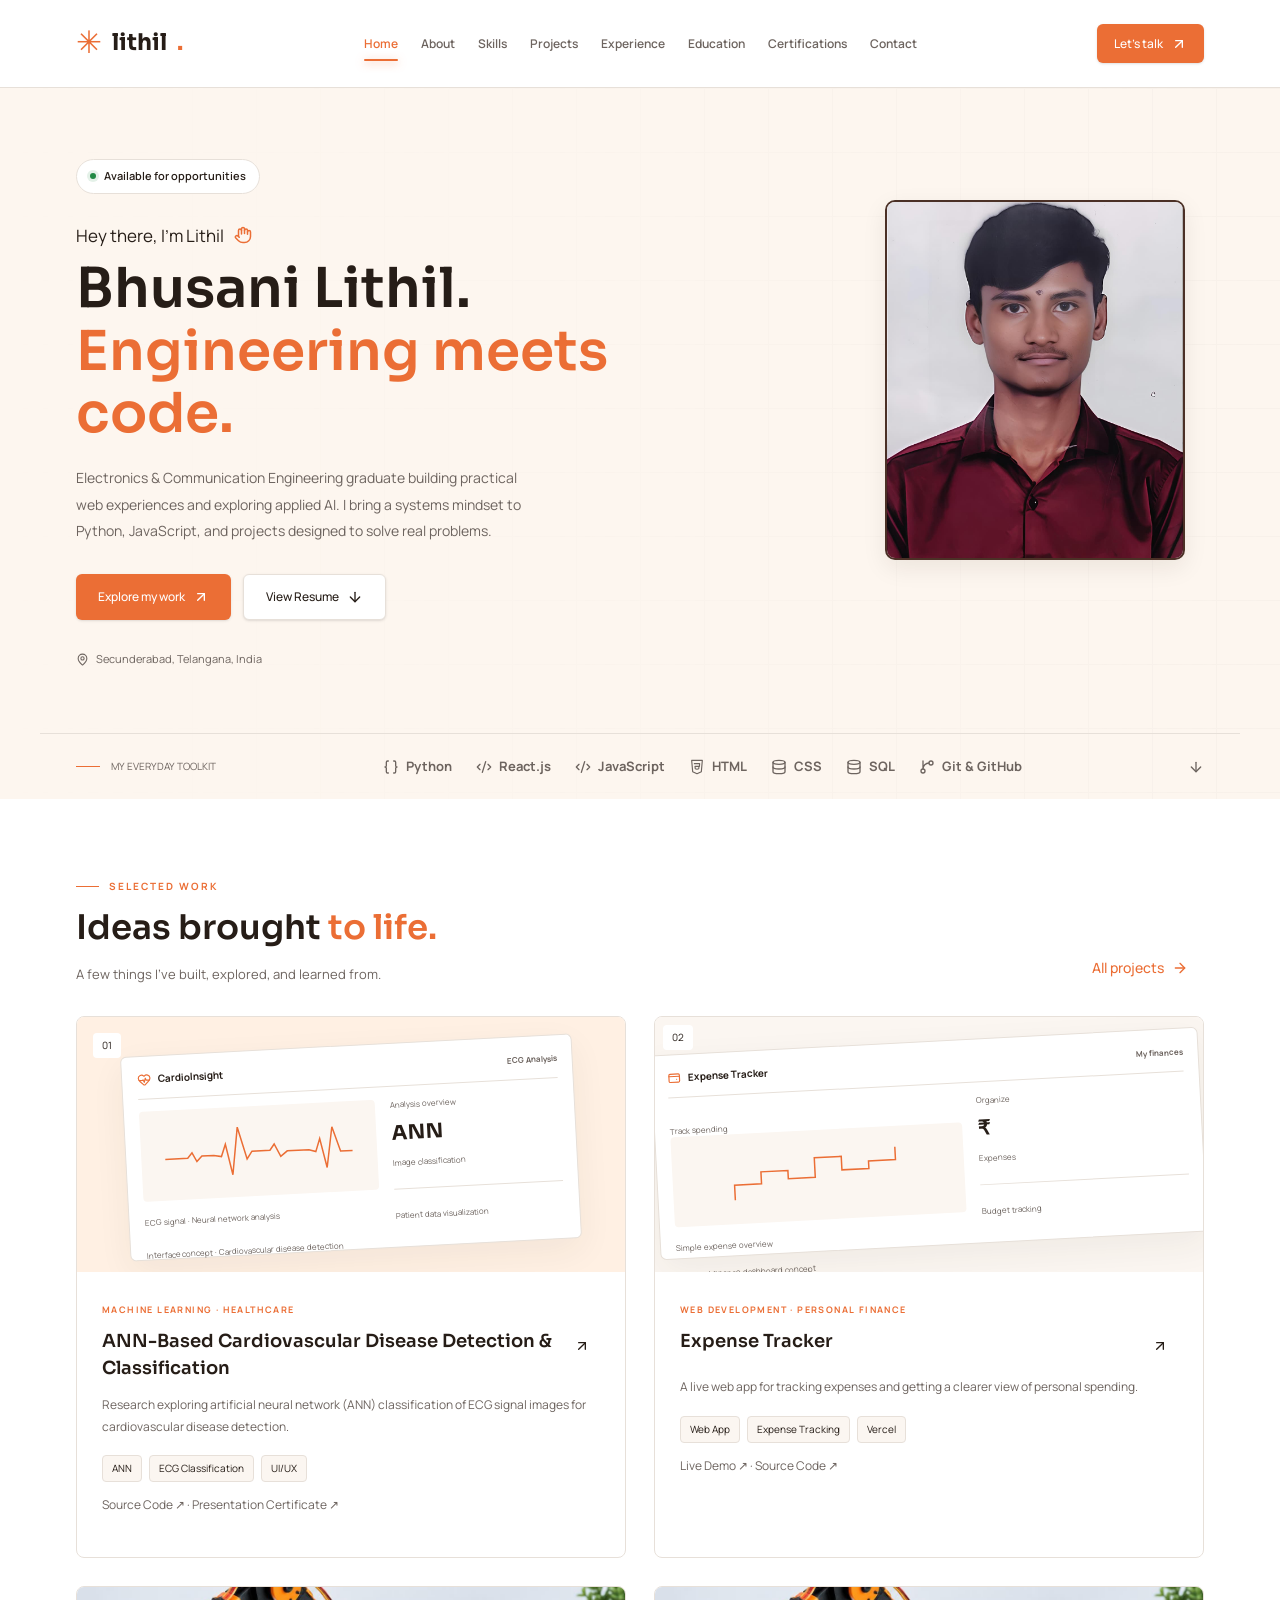
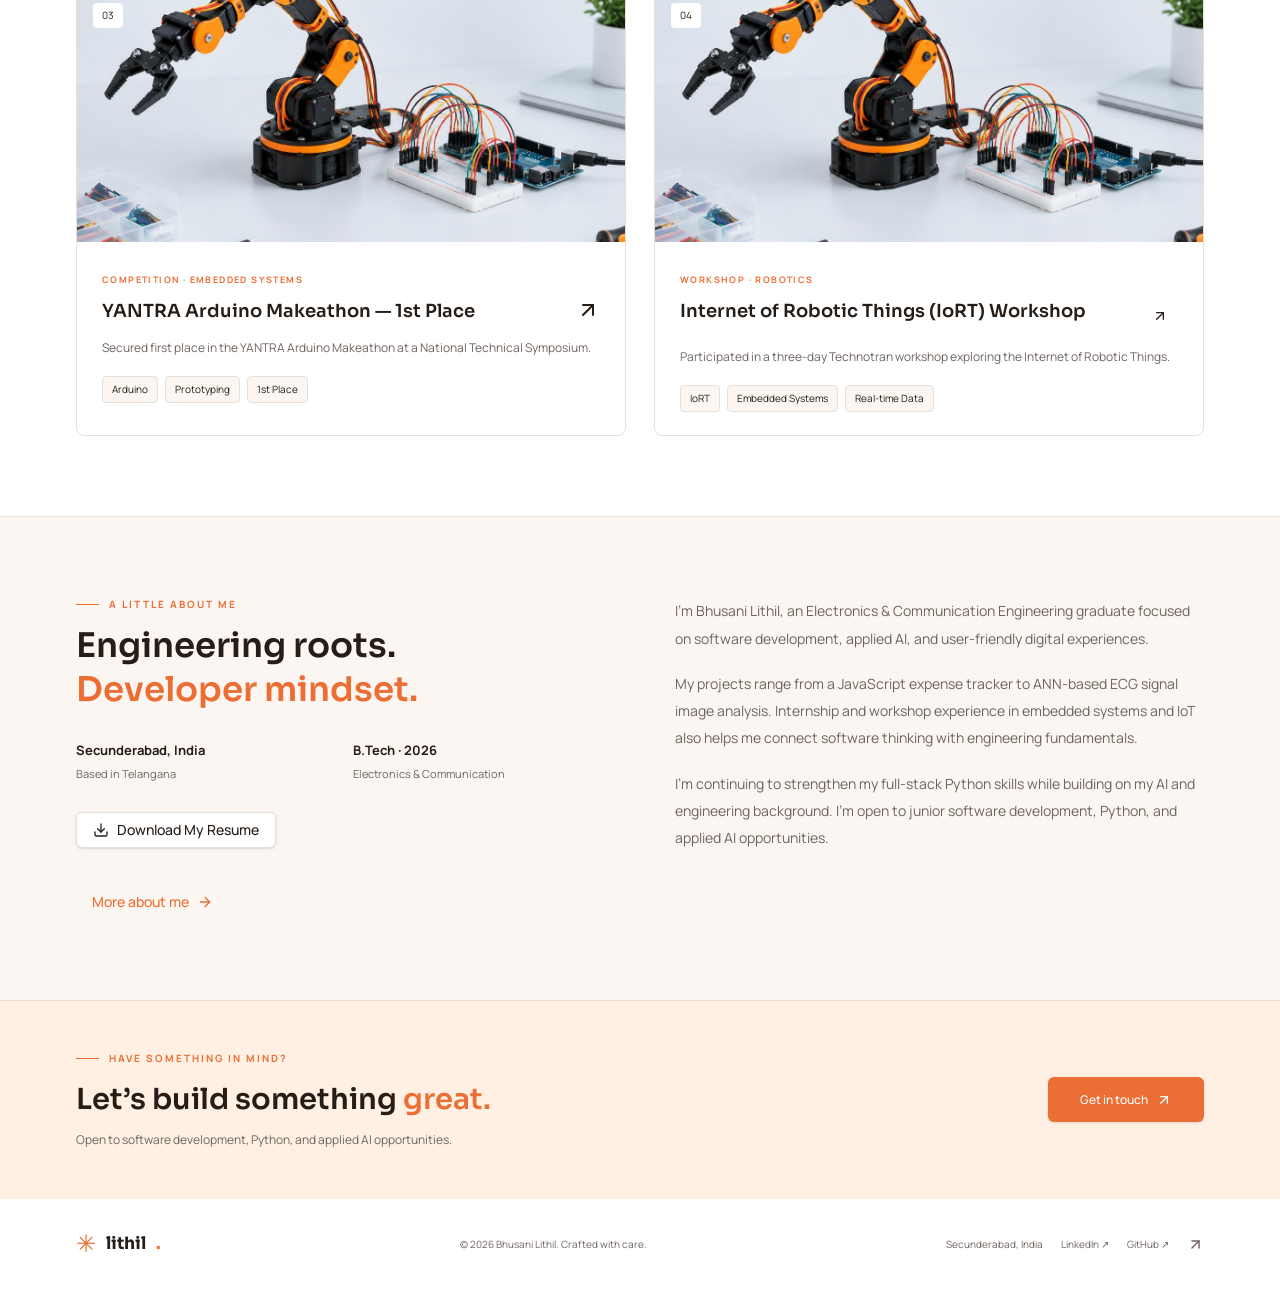
==== commit 2e832a2f: "Restore home resume label and keep download label in About" ====
--- a/lithil-portfolio-standalone/lithil-portfolio/index.html
+++ b/lithil-portfolio-standalone/lithil-portfolio/index.html
@@ -1,2 +1,2 @@
 <!DOCTYPE html>
-<html lang="en"><head><meta charset="utf-8"/><meta content="width=device-width, initial-scale=1" name="viewport"/><title>Bhusani Lithil | Software Developer, Python & Applied AI</title><meta content="Bhusani Lithil" name="author"/><meta content="Bhusani Lithil is an Electronics and Communication Engineering graduate building practical web experiences and exploring applied AI, machine learning, and embedded systems." name="description"/><meta content="Bhusani Lithil | Software Developer, Python & Applied AI" property="og:title"/><meta content="Bhusani Lithil is an Electronics and Communication Engineering graduate building practical web experiences and exploring applied AI, machine learning, and embedded systems." property="og:description"/><meta content="website" property="og:type"/><meta content="summary_large_image" name="twitter:card"/><link href="styles.css" rel="stylesheet"/><link href="assets/favicon.png" rel="icon"/><script defer="" src="script.js"></script></head><body><header class="site-header"><div class="container-wide header-inner"><a aria-current="page" class="wordmark active" data-status="active" href="index.html"><span class="brand-symbol">✳</span> lithil<span class="text-primary">.</span></a><nav aria-label="Main navigation" class="desktop-nav"><a aria-current="page" class="nav-link active" data-status="active" href="index.html">Home</a><a class="nav-link" href="about.html">About</a><a class="nav-link" href="skills.html">Skills</a><a class="nav-link" href="projects.html">Projects</a><a class="nav-link" href="experience.html">Experience</a><a class="nav-link" href="education.html">Education</a><a class="nav-link" href="certification.html">Certifications</a><a class="nav-link" href="contact.html">Contact</a></nav><a class="inline-flex items-center justify-center gap-2 whitespace-nowrap rounded-md text-sm font-medium cursor-pointer transition-colors focus-visible:outline-none focus-visible:ring-1 focus-visible:ring-ring disabled:pointer-events-none disabled:opacity-50 disabled:cursor-not-allowed [&amp;_svg]:pointer-events-none [&amp;_svg]:size-4 [&amp;_svg]:shrink-0 bg-primary text-primary-foreground shadow hover:bg-primary/90 h-9 px-4 py-2 header-contact" href="contact.html">Let’s talk <svg aria-hidden="true" class="lucide lucide-arrow-up-right" fill="none" height="24" stroke="currentColor" stroke-linecap="round" stroke-linejoin="round" stroke-width="2" viewbox="0 0 24 24" width="24" xmlns="http://www.w3.org/2000/svg"><path d="M7 7h10v10"></path><path d="M7 17 17 7"></path></svg></a><button aria-controls="mobile-navigation" aria-expanded="false" aria-label="Open navigation" class="inline-flex items-center justify-center gap-2 whitespace-nowrap rounded-md text-sm font-medium cursor-pointer transition-colors focus-visible:outline-none focus-visible:ring-1 focus-visible:ring-ring disabled:pointer-events-none disabled:opacity-50 disabled:cursor-not-allowed [&amp;_svg]:pointer-events-none [&amp;_svg]:size-4 [&amp;_svg]:shrink-0 hover:bg-accent hover:text-accent-foreground h-9 w-9 mobile-menu-toggle"><svg aria-hidden="true" class="lucide lucide-menu" fill="none" height="24" stroke="currentColor" stroke-linecap="round" stroke-linejoin="round" stroke-width="2" viewbox="0 0 24 24" width="24" xmlns="http://www.w3.org/2000/svg"><path d="M4 5h16"></path><path d="M4 12h16"></path><path d="M4 19h16"></path></svg></button></div><nav aria-label="Mobile navigation" class="mobile-nav" hidden="" id="mobile-navigation"><a aria-current="page" class="nav-link active" data-status="active" href="index.html">Home</a><a class="nav-link" href="about.html">About</a><a class="nav-link" href="skills.html">Skills</a><a class="nav-link" href="projects.html">Projects</a><a class="nav-link" href="experience.html">Experience</a><a class="nav-link" href="education.html">Education</a><a class="nav-link" href="certification.html">Certifications</a><a class="nav-link" href="contact.html">Contact</a></nav></header><!--$--><main><section class="hero"><div class="hero-floating-skills" aria-hidden="true"><span class="floating-skill float-python">Py</span><span class="floating-skill float-react">⚛</span><span class="floating-skill float-js">JS</span><span class="floating-skill float-html">&lt;/&gt;</span><span class="floating-skill float-css">#</span><span class="floating-skill float-sql">DB</span><span class="floating-skill float-git">⑂</span></div><div class="container-wide hero-inner"><div class="hero-copy reveal"><div class="availability"><span class="status-dot"></span> Available for opportunities</div><p class="hero-greeting">Hey there, I’m Lithil <svg aria-hidden="true" class="lucide lucide-hand wave text-primary" fill="none" height="18" stroke="currentColor" stroke-linecap="round" stroke-linejoin="round" stroke-width="2" viewbox="0 0 24 24" width="18" xmlns="http://www.w3.org/2000/svg"><path d="M18 11V6a2 2 0 0 0-2-2a2 2 0 0 0-2 2"></path><path d="M14 10V4a2 2 0 0 0-2-2a2 2 0 0 0-2 2v2"></path><path d="M10 10.5V6a2 2 0 0 0-2-2a2 2 0 0 0-2 2v8"></path><path d="M18 8a2 2 0 1 1 4 0v6a8 8 0 0 1-8 8h-2c-2.8 0-4.5-.86-5.99-2.34l-3.6-3.6a2 2 0 0 1 2.83-2.82L7 15"></path></svg></p><h1>Bhusani Lithil.<br/><span>Engineering meets code.</span></h1><p class="hero-description">Electronics &amp; Communication Engineering graduate building practical web experiences and exploring applied AI. I bring a systems mindset to Python, JavaScript, and projects designed to solve real problems.</p><div class="hero-actions"><a class="inline-flex items-center justify-center gap-2 whitespace-nowrap rounded-md text-sm font-medium cursor-pointer transition-colors focus-visible:outline-none focus-visible:ring-1 focus-visible:ring-ring disabled:pointer-events-none disabled:opacity-50 disabled:cursor-not-allowed [&amp;_svg]:pointer-events-none [&amp;_svg]:size-4 [&amp;_svg]:shrink-0 bg-primary text-primary-foreground shadow hover:bg-primary/90 h-9 px-4 py-2" href="projects.html">Explore my work <svg aria-hidden="true" class="lucide lucide-arrow-up-right" fill="none" height="24" stroke="currentColor" stroke-linecap="round" stroke-linejoin="round" stroke-width="2" viewbox="0 0 24 24" width="24" xmlns="http://www.w3.org/2000/svg"><path d="M7 7h10v10"></path><path d="M7 17 17 7"></path></svg></a><a class="inline-flex items-center justify-center gap-2 whitespace-nowrap rounded-md text-sm font-medium cursor-pointer transition-colors focus-visible:outline-none focus-visible:ring-1 focus-visible:ring-ring disabled:pointer-events-none disabled:opacity-50 disabled:cursor-not-allowed [&amp;_svg]:pointer-events-none [&amp;_svg]:size-4 [&amp;_svg]:shrink-0 border border-input bg-background shadow-sm hover:bg-accent hover:text-accent-foreground h-9 px-4 py-2" href="assets/BhusaniLithil_FullStack.pdf" rel="noreferrer" target="_blank">View Resume <svg aria-hidden="true" class="lucide lucide-arrow-down" fill="none" height="24" stroke="currentColor" stroke-linecap="round" stroke-linejoin="round" stroke-width="2" viewbox="0 0 24 24" width="24" xmlns="http://www.w3.org/2000/svg"><path d="M12 5v14"></path><path d="m19 12-7 7-7-7"></path></svg></a></div><div class="hero-location"><svg aria-hidden="true" class="lucide lucide-map-pin" fill="none" height="13" stroke="currentColor" stroke-linecap="round" stroke-linejoin="round" stroke-width="2" viewbox="0 0 24 24" width="13" xmlns="http://www.w3.org/2000/svg"><path d="M20 10c0 4.993-5.539 10.193-7.399 11.799a1 1 0 0 1-1.202 0C9.539 20.193 4 14.993 4 10a8 8 0 0 1 16 0"></path><circle cx="12" cy="10" r="3"></circle></svg> Secunderabad, Telangana, India</div></div><div class="portrait-scene reveal reveal-delay"><div class="portrait-border"></div><img alt="Bhusani Lithil" class="portrait-image" fetchpriority="high" height="939" src="assets/lithil-portrait.png" width="768"/><span aria-hidden="true" class="portrait-spark">✳</span><div class="portrait-note"><svg aria-hidden="true" class="lucide lucide-code-xml" fill="none" height="24" stroke="currentColor" stroke-linecap="round" stroke-linejoin="round" stroke-width="2" viewbox="0 0 24 24" width="24" xmlns="http://www.w3.org/2000/svg"><path d="m18 16 4-4-4-4"></path><path d="m6 8-4 4 4 4"></path><path d="m14.5 4-5 16"></path></svg><div><strong>Ideas → Interfaces</strong><small>A little curiosity. A lot of code.</small></div></div></div></div><div class="container-wide hero-bottom"><div class="hero-bottom-label"><span></span> MY EVERYDAY TOOLKIT</div><div class="tech-strip"><span><svg aria-hidden="true" class="lucide lucide-braces" fill="none" height="24" stroke="currentColor" stroke-linecap="round" stroke-linejoin="round" stroke-width="2" viewbox="0 0 24 24" width="24" xmlns="http://www.w3.org/2000/svg"><path d="M8 3H7a2 2 0 0 0-2 2v5a2 2 0 0 1-2 2 2 2 0 0 1 2 2v5c0 1.1.9 2 2 2h1"></path><path d="M16 21h1a2 2 0 0 0 2-2v-5c0-1.1.9-2 2-2a2 2 0 0 1-2-2V5a2 2 0 0 0-2-2h-1"></path></svg> Python</span><span><svg aria-hidden="true" class="lucide lucide-code-xml" fill="none" height="24" stroke="currentColor" stroke-linecap="round" stroke-linejoin="round" stroke-width="2" viewbox="0 0 24 24" width="24" xmlns="http://www.w3.org/2000/svg"><path d="m18 16 4-4-4-4"></path><path d="m6 8-4 4 4 4"></path><path d="m14.5 4-5 16"></path></svg> React.js</span><span><svg aria-hidden="true" class="lucide lucide-code-xml" fill="none" height="24" stroke="currentColor" stroke-linecap="round" stroke-linejoin="round" stroke-width="2" viewbox="0 0 24 24" width="24" xmlns="http://www.w3.org/2000/svg"><path d="m18 16 4-4-4-4"></path><path d="m6 8-4 4 4 4"></path><path d="m14.5 4-5 16"></path></svg> JavaScript</span><span><svg aria-hidden="true" class="html5-icon" fill="none" height="24" stroke="currentColor" stroke-linecap="round" stroke-linejoin="round" stroke-width="1.7" viewbox="0 0 24 24" width="24" xmlns="http://www.w3.org/2000/svg"><path d="M4 2h16l-1.5 17L12 22l-6.5-3L4 2Z"></path><path d="M8 7h8l-.4 4H9l.4 3.5 2.6.8 2.6-.8.2-2"></path></svg> HTML</span><span><svg aria-hidden="true" class="lucide lucide-database" fill="none" height="24" stroke="currentColor" stroke-linecap="round" stroke-linejoin="round" stroke-width="2" viewbox="0 0 24 24" width="24" xmlns="http://www.w3.org/2000/svg"><ellipse cx="12" cy="5" rx="9" ry="3"></ellipse><path d="M3 5V19A9 3 0 0 0 21 19V5"></path><path d="M3 12A9 3 0 0 0 21 12"></path></svg> CSS</span><span><svg aria-hidden="true" class="lucide lucide-database" fill="none" height="24" stroke="currentColor" stroke-linecap="round" stroke-linejoin="round" stroke-width="2" viewbox="0 0 24 24" width="24" xmlns="http://www.w3.org/2000/svg"><ellipse cx="12" cy="5" rx="9" ry="3"></ellipse><path d="M3 5V19A9 3 0 0 0 21 19V5"></path><path d="M3 12A9 3 0 0 0 21 12"></path></svg> SQL</span><span><svg aria-hidden="true" class="lucide lucide-git-branch" fill="none" height="24" stroke="currentColor" stroke-linecap="round" stroke-linejoin="round" stroke-width="2" viewbox="0 0 24 24" width="24" xmlns="http://www.w3.org/2000/svg"><path d="M15 6a9 9 0 0 0-9 9V3"></path><circle cx="18" cy="6" r="3"></circle><circle cx="6" cy="18" r="3"></circle></svg> Git &amp; GitHub</span></div><a aria-label="More about Lithil" class="hidden md:block" href="about.html"><svg aria-hidden="true" class="lucide lucide-arrow-down" fill="none" height="16" stroke="currentColor" stroke-linecap="round" stroke-linejoin="round" stroke-width="2" viewbox="0 0 24 24" width="16" xmlns="http://www.w3.org/2000/svg"><path d="M12 5v14"></path><path d="m19 12-7 7-7-7"></path></svg></a></div></section><section class="section container-wide"><div class="section-top reveal"><div><div class="section-eyebrow">Selected work</div><h2 class="section-heading">Ideas brought <span>to life.</span></h2><p class="section-subtitle">A few things I’ve built, explored, and learned from.</p></div><a class="inline-flex items-center justify-center gap-2 whitespace-nowrap rounded-md text-sm font-medium cursor-pointer transition-colors focus-visible:outline-none focus-visible:ring-1 focus-visible:ring-ring disabled:pointer-events-none disabled:opacity-50 disabled:cursor-not-allowed [&amp;_svg]:pointer-events-none [&amp;_svg]:size-4 [&amp;_svg]:shrink-0 text-primary underline-offset-4 hover:underline h-9 px-4 py-2" href="projects.html">All projects<svg aria-hidden="true" class="lucide lucide-arrow-right" fill="none" height="24" stroke="currentColor" stroke-linecap="round" stroke-linejoin="round" stroke-width="2" viewbox="0 0 24 24" width="24" xmlns="http://www.w3.org/2000/svg"><path d="M5 12h14"></path><path d="m12 5 7 7-7 7"></path></svg></a></div><div class="project-grid reveal"><article class="project-card"><div class="project-visual medical-scene"><span class="project-number">0<!-- -->1</span><div aria-label="Illustrative concept of a cardiovascular analysis interface" class="medical-window" role="img"><div class="medical-title"><svg aria-hidden="true" class="lucide lucide-heart-pulse" fill="none" height="24" stroke="currentColor" stroke-linecap="round" stroke-linejoin="round" stroke-width="2" viewbox="0 0 24 24" width="24" xmlns="http://www.w3.org/2000/svg"><path d="M2 9.5a5.5 5.5 0 0 1 9.591-3.676.56.56 0 0 0 .818 0A5.49 5.49 0 0 1 22 9.5c0 2.29-1.5 4-3 5.5l-5.492 5.313a2 2 0 0 1-3 .019L5 15c-1.5-1.5-3-3.2-3-5.5"></path><path d="M3.22 13H9.5l.5-1 2 4.5 2-7 1.5 3.5h5.27"></path></svg> CardioInsight <span class="ml-auto text-muted-foreground text-[8px]">ECG Analysis</span></div><div class="medical-rule"></div><div class="medical-content"><div><div class="ecg-chart"><svg aria-hidden="true" viewbox="0 0 250 80"><path d="M0 45 H30 L36 38 L42 50 L49 43 H65 L75 45 L81 29 L89 70 L98 7 L109 50 L116 40 H140 L146 32 L154 49 L163 42 H192 L201 45 L207 28 L215 67 L224 13 L234 46 H250"></path></svg></div><div class="medical-caption">ECG signal · Neural network analysis</div></div><div class="medical-stats"><span>Analysis overview</span><strong>ANN</strong><span>Image classification</span><div class="medical-rule"></div><span>Patient data visualization</span></div></div><div class="medical-caption">Interface concept · Cardiovascular disease detection</div></div></div><div class="project-body"><span class="project-category">Machine learning · Healthcare</span><div class="project-title-row"><h3>ANN-Based Cardiovascular Disease Detection &amp; Classification</h3><a aria-label="View cardiovascular project details" class="inline-flex items-center justify-center gap-2 whitespace-nowrap rounded-md text-sm font-medium cursor-pointer transition-colors focus-visible:outline-none focus-visible:ring-1 focus-visible:ring-ring disabled:pointer-events-none disabled:opacity-50 disabled:cursor-not-allowed [&amp;_svg]:pointer-events-none [&amp;_svg]:size-4 [&amp;_svg]:shrink-0 hover:bg-accent hover:text-accent-foreground h-9 w-9" href="projects.html"><svg aria-hidden="true" class="lucide lucide-arrow-up-right" fill="none" height="24" stroke="currentColor" stroke-linecap="round" stroke-linejoin="round" stroke-width="2" viewbox="0 0 24 24" width="24" xmlns="http://www.w3.org/2000/svg"><path d="M7 7h10v10"></path><path d="M7 17 17 7"></path></svg></a></div><p>Research exploring artificial neural network (ANN) classification of ECG signal images for cardiovascular disease detection.</p><div class="tags"><span class="tag">ANN</span><span class="tag">ECG Classification</span><span class="tag">UI/UX</span></div><p><a href="https://github.com/LITHIL70/ECG-Analysis-using-ANN" target="_blank" rel="noreferrer">Source Code ↗</a> · <a href="https://drive.google.com/file/d/1aZB2Tnma1lWSWP0oKM8dGWWRQgf1kTjY/view" target="_blank" rel="noreferrer">Presentation Certificate ↗</a></p></div></article><article class="project-card"><div class="project-visual"><span class="project-number">0<!-- -->2</span><div class="medical-window" role="img" aria-label="Expense tracker dashboard concept"><div class="medical-title"><svg aria-hidden="true" class="lucide lucide-wallet" fill="none" height="24" stroke="currentColor" stroke-linecap="round" stroke-linejoin="round" stroke-width="2" viewbox="0 0 24 24" width="24" xmlns="http://www.w3.org/2000/svg"><rect x="3" y="5" width="18" height="14" rx="2"></rect><path d="M3 9h18"></path><path d="M16 14h.01"></path></svg> Expense Tracker <span class="ml-auto text-muted-foreground text-[8px]">My finances</span></div><div class="medical-rule"></div><div class="medical-content"><div><div class="medical-caption">Track spending</div><div class="ecg-chart"><svg aria-hidden="true" viewbox="0 0 250 80"><path d="M12 68V48H48V32H84V43H120V17H156V35H192V25H228V8"></path></svg></div><div class="medical-caption">Simple expense overview</div></div><div class="medical-stats"><span>Organize</span><strong>₹</strong><span>Expenses</span><div class="medical-rule"></div><span>Budget tracking</span></div></div><div class="medical-caption">Personal finance dashboard concept</div></div></div><div class="project-body"><span class="project-category">Web development · Personal finance</span><div class="project-title-row"><h3>Expense Tracker</h3><a aria-label="Open Expense Tracker live app" class="inline-flex items-center justify-center gap-2 whitespace-nowrap rounded-md text-sm font-medium cursor-pointer transition-colors focus-visible:outline-none focus-visible:ring-1 focus-visible:ring-ring disabled:pointer-events-none disabled:opacity-50 disabled:cursor-not-allowed [&amp;_svg]:pointer-events-none [&amp;_svg]:size-4 [&amp;_svg]:shrink-0 hover:bg-accent hover:text-accent-foreground h-9 w-9" href="https://expense-tracker-zypx.vercel.app/" rel="noreferrer" target="_blank"><svg aria-hidden="true" class="lucide lucide-arrow-up-right" fill="none" height="24" stroke="currentColor" stroke-linecap="round" stroke-linejoin="round" stroke-width="2" viewbox="0 0 24 24" width="24" xmlns="http://www.w3.org/2000/svg"><path d="M7 7h10v10"></path><path d="M7 17 17 7"></path></svg></a></div><p>A live web app for tracking expenses and getting a clearer view of personal spending.</p><div class="tags"><span class="tag">Web App</span><span class="tag">Expense Tracking</span><span class="tag">Vercel</span></div><p><a href="https://expense-tracker-zypx.vercel.app/" rel="noreferrer" target="_blank">Live Demo ↗</a> · <a href="https://github.com/LITHIL70/expense-tracker" rel="noreferrer" target="_blank">Source Code ↗</a></p></div></article><article class="project-card"><div class="project-visual"><span class="project-number">0<!-- -->3</span><img alt="Illustrative robotics and embedded-systems hardware" height="800" loading="lazy" src="assets/robotics.jpg" width="1200"/></div><div class="project-body"><span class="project-category">Competition · Embedded systems</span><div class="project-title-row"><h3>YANTRA Arduino Makeathon — 1st Place</h3><a aria-label="View LinkedIn profile for this achievement" href="https://www.linkedin.com/in/bhusani-lithil/" rel="noreferrer" target="_blank"><svg aria-hidden="true" class="lucide lucide-arrow-up-right" fill="none" height="24" stroke="currentColor" stroke-linecap="round" stroke-linejoin="round" stroke-width="2" viewBox="0 0 24 24" width="24" xmlns="http://www.w3.org/2000/svg"><path d="M7 7h10v10"></path><path d="M7 17 17 7"></path></svg></a></div><p>Secured first place in the YANTRA Arduino Makeathon at a National Technical Symposium.</p><div class="tags"><span class="tag">Arduino</span><span class="tag">Prototyping</span><span class="tag">1st Place</span></div></div></article><article class="project-card"><div class="project-visual"><span class="project-number">0<!-- -->4</span><img alt="Conceptual robotics setup with robotic arm and microcontroller" height="800" loading="lazy" src="assets/robotics.jpg" width="1200"/></div><div class="project-body"><span class="project-category">Workshop · Robotics</span><div class="project-title-row"><h3>Internet of Robotic Things (IoRT) Workshop</h3><a aria-label="View robotics project details" class="inline-flex items-center justify-center gap-2 whitespace-nowrap rounded-md text-sm font-medium cursor-pointer transition-colors focus-visible:outline-none focus-visible:ring-1 focus-visible:ring-ring disabled:pointer-events-none disabled:opacity-50 disabled:cursor-not-allowed [&amp;_svg]:pointer-events-none [&amp;_svg]:size-4 [&amp;_svg]:shrink-0 hover:bg-accent hover:text-accent-foreground h-9 w-9" href="projects.html"><svg aria-hidden="true" class="lucide lucide-arrow-up-right" fill="none" height="24" stroke="currentColor" stroke-linecap="round" stroke-linejoin="round" stroke-width="2" viewbox="0 0 24 24" width="24" xmlns="http://www.w3.org/2000/svg"><path d="M7 7h10v10"></path><path d="M7 17 17 7"></path></svg></a></div><p>Participated in a three-day Technotran workshop exploring the Internet of Robotic Things.</p><div class="tags"><span class="tag">IoRT</span><span class="tag">Embedded Systems</span><span class="tag">Real-time Data</span></div></div></article></div></section><section class="section about-band"><div class="container-wide"><div class="about-layout reveal"><div><div class="section-eyebrow">A little about me</div><h2 class="section-heading">Engineering roots.<br/><span>Developer mindset.</span></h2><div class="fact-grid"><div><strong>Secunderabad, India</strong><span>Based in Telangana</span></div><div><strong>B.Tech · 2026</strong><span>Electronics &amp; Communication</span></div></div><a class="inline-flex items-center justify-center gap-2 whitespace-nowrap rounded-md text-sm font-medium cursor-pointer transition-colors focus-visible:outline-none focus-visible:ring-1 focus-visible:ring-ring disabled:pointer-events-none disabled:opacity-50 disabled:cursor-not-allowed [&amp;_svg]:pointer-events-none [&amp;_svg]:size-4 [&amp;_svg]:shrink-0 border border-input bg-background shadow-sm hover:bg-accent hover:text-accent-foreground h-9 px-4 py-2 mt-7" download="Bhusani-Lithil-Resume.pdf" href="assets/BhusaniLithil_FullStack.pdf" rel="noreferrer" target="_blank"><svg aria-hidden="true" class="lucide lucide-download" fill="none" height="24" stroke="currentColor" stroke-linecap="round" stroke-linejoin="round" stroke-width="2" viewbox="0 0 24 24" width="24" xmlns="http://www.w3.org/2000/svg"><path d="M12 15V3"></path><path d="M21 15v4a2 2 0 0 1-2 2H5a2 2 0 0 1-2-2v-4"></path><path d="m7 10 5 5 5-5"></path></svg> View Resume</a></div><div class="about-text"><p>I’m Bhusani Lithil, an Electronics &amp; Communication Engineering graduate focused on software development, applied AI, and user-friendly digital experiences.</p><p>My projects range from a JavaScript expense tracker to ANN-based ECG signal image analysis. Internship and workshop experience in embedded systems and IoT also helps me connect software thinking with engineering fundamentals.</p><p>I’m continuing to strengthen my full-stack Python skills while building on my AI and engineering background. I’m open to junior software development, Python, and applied AI opportunities.</p></div></div><div class="mt-8"><a class="inline-flex items-center justify-center gap-2 whitespace-nowrap rounded-md text-sm font-medium cursor-pointer transition-colors focus-visible:outline-none focus-visible:ring-1 focus-visible:ring-ring disabled:pointer-events-none disabled:opacity-50 disabled:cursor-not-allowed [&amp;_svg]:pointer-events-none [&amp;_svg]:size-4 [&amp;_svg]:shrink-0 text-primary underline-offset-4 hover:underline h-9 px-4 py-2" href="about.html">More about me<svg aria-hidden="true" class="lucide lucide-arrow-right" fill="none" height="24" stroke="currentColor" stroke-linecap="round" stroke-linejoin="round" stroke-width="2" viewbox="0 0 24 24" width="24" xmlns="http://www.w3.org/2000/svg"><path d="M5 12h14"></path><path d="m12 5 7 7-7 7"></path></svg></a></div></div></section></main><!--/$--><section class="cta-band"><div class="container-wide cta-inner"><div><div class="section-eyebrow">Have something in mind?</div><h2>Let’s build something <span class="text-primary">great.</span></h2><p>Open to software development, Python, and applied AI opportunities.</p></div><a class="inline-flex items-center justify-center gap-2 whitespace-nowrap text-sm font-medium cursor-pointer transition-colors focus-visible:outline-none focus-visible:ring-1 focus-visible:ring-ring disabled:pointer-events-none disabled:opacity-50 disabled:cursor-not-allowed [&amp;_svg]:pointer-events-none [&amp;_svg]:size-4 [&amp;_svg]:shrink-0 bg-primary text-primary-foreground shadow hover:bg-primary/90 h-10 rounded-md px-8" href="contact.html">Get in touch <svg aria-hidden="true" class="lucide lucide-arrow-up-right" fill="none" height="24" stroke="currentColor" stroke-linecap="round" stroke-linejoin="round" stroke-width="2" viewbox="0 0 24 24" width="24" xmlns="http://www.w3.org/2000/svg"><path d="M7 7h10v10"></path><path d="M7 17 17 7"></path></svg></a></div></section><footer class="site-footer"><div class="container-wide footer-inner"><a aria-current="page" class="wordmark active" data-status="active" href="index.html"><span class="brand-symbol">✳</span> lithil<span class="text-primary">.</span></a><p>© 2026 Bhusani Lithil. Crafted with care.</p><div class="footer-right"><span>Secunderabad, India</span><a class="footer-social" href="https://www.linkedin.com/in/bhusani-lithil/" rel="noreferrer" target="_blank">LinkedIn ↗</a><a class="footer-social" href="https://github.com/LITHIL70" rel="noreferrer" target="_blank">GitHub ↗</a><a aria-label="Email Lithil" href="mailto:bhusanilithil111@gmail.com"><svg aria-hidden="true" class="lucide lucide-arrow-up-right" fill="none" height="17" stroke="currentColor" stroke-linecap="round" stroke-linejoin="round" stroke-width="2" viewbox="0 0 24 24" width="17" xmlns="http://www.w3.org/2000/svg"><path d="M7 7h10v10"></path><path d="M7 17 17 7"></path></svg></a></div></div></footer></body></html>+<html lang="en"><head><meta charset="utf-8"/><meta content="width=device-width, initial-scale=1" name="viewport"/><title>Bhusani Lithil | Software Developer, Python & Applied AI</title><meta content="Bhusani Lithil" name="author"/><meta content="Bhusani Lithil is an Electronics and Communication Engineering graduate building practical web experiences and exploring applied AI, machine learning, and embedded systems." name="description"/><meta content="Bhusani Lithil | Software Developer, Python & Applied AI" property="og:title"/><meta content="Bhusani Lithil is an Electronics and Communication Engineering graduate building practical web experiences and exploring applied AI, machine learning, and embedded systems." property="og:description"/><meta content="website" property="og:type"/><meta content="summary_large_image" name="twitter:card"/><link href="styles.css" rel="stylesheet"/><link href="assets/favicon.png" rel="icon"/><script defer="" src="script.js"></script></head><body><header class="site-header"><div class="container-wide header-inner"><a aria-current="page" class="wordmark active" data-status="active" href="index.html"><span class="brand-symbol">✳</span> lithil<span class="text-primary">.</span></a><nav aria-label="Main navigation" class="desktop-nav"><a aria-current="page" class="nav-link active" data-status="active" href="index.html">Home</a><a class="nav-link" href="about.html">About</a><a class="nav-link" href="skills.html">Skills</a><a class="nav-link" href="projects.html">Projects</a><a class="nav-link" href="experience.html">Experience</a><a class="nav-link" href="education.html">Education</a><a class="nav-link" href="certification.html">Certifications</a><a class="nav-link" href="contact.html">Contact</a></nav><a class="inline-flex items-center justify-center gap-2 whitespace-nowrap rounded-md text-sm font-medium cursor-pointer transition-colors focus-visible:outline-none focus-visible:ring-1 focus-visible:ring-ring disabled:pointer-events-none disabled:opacity-50 disabled:cursor-not-allowed [&amp;_svg]:pointer-events-none [&amp;_svg]:size-4 [&amp;_svg]:shrink-0 bg-primary text-primary-foreground shadow hover:bg-primary/90 h-9 px-4 py-2 header-contact" href="contact.html">Let’s talk <svg aria-hidden="true" class="lucide lucide-arrow-up-right" fill="none" height="24" stroke="currentColor" stroke-linecap="round" stroke-linejoin="round" stroke-width="2" viewbox="0 0 24 24" width="24" xmlns="http://www.w3.org/2000/svg"><path d="M7 7h10v10"></path><path d="M7 17 17 7"></path></svg></a><button aria-controls="mobile-navigation" aria-expanded="false" aria-label="Open navigation" class="inline-flex items-center justify-center gap-2 whitespace-nowrap rounded-md text-sm font-medium cursor-pointer transition-colors focus-visible:outline-none focus-visible:ring-1 focus-visible:ring-ring disabled:pointer-events-none disabled:opacity-50 disabled:cursor-not-allowed [&amp;_svg]:pointer-events-none [&amp;_svg]:size-4 [&amp;_svg]:shrink-0 hover:bg-accent hover:text-accent-foreground h-9 w-9 mobile-menu-toggle"><svg aria-hidden="true" class="lucide lucide-menu" fill="none" height="24" stroke="currentColor" stroke-linecap="round" stroke-linejoin="round" stroke-width="2" viewbox="0 0 24 24" width="24" xmlns="http://www.w3.org/2000/svg"><path d="M4 5h16"></path><path d="M4 12h16"></path><path d="M4 19h16"></path></svg></button></div><nav aria-label="Mobile navigation" class="mobile-nav" hidden="" id="mobile-navigation"><a aria-current="page" class="nav-link active" data-status="active" href="index.html">Home</a><a class="nav-link" href="about.html">About</a><a class="nav-link" href="skills.html">Skills</a><a class="nav-link" href="projects.html">Projects</a><a class="nav-link" href="experience.html">Experience</a><a class="nav-link" href="education.html">Education</a><a class="nav-link" href="certification.html">Certifications</a><a class="nav-link" href="contact.html">Contact</a></nav></header><!--$--><main><section class="hero"><div class="hero-floating-skills" aria-hidden="true"><span class="floating-skill float-python">Py</span><span class="floating-skill float-react">⚛</span><span class="floating-skill float-js">JS</span><span class="floating-skill float-html">&lt;/&gt;</span><span class="floating-skill float-css">#</span><span class="floating-skill float-sql">DB</span><span class="floating-skill float-git">⑂</span></div><div class="container-wide hero-inner"><div class="hero-copy reveal"><div class="availability"><span class="status-dot"></span> Available for opportunities</div><p class="hero-greeting">Hey there, I’m Lithil <svg aria-hidden="true" class="lucide lucide-hand wave text-primary" fill="none" height="18" stroke="currentColor" stroke-linecap="round" stroke-linejoin="round" stroke-width="2" viewbox="0 0 24 24" width="18" xmlns="http://www.w3.org/2000/svg"><path d="M18 11V6a2 2 0 0 0-2-2a2 2 0 0 0-2 2"></path><path d="M14 10V4a2 2 0 0 0-2-2a2 2 0 0 0-2 2v2"></path><path d="M10 10.5V6a2 2 0 0 0-2-2a2 2 0 0 0-2 2v8"></path><path d="M18 8a2 2 0 1 1 4 0v6a8 8 0 0 1-8 8h-2c-2.8 0-4.5-.86-5.99-2.34l-3.6-3.6a2 2 0 0 1 2.83-2.82L7 15"></path></svg></p><h1>Bhusani Lithil.<br/><span>Engineering meets code.</span></h1><p class="hero-description">Electronics &amp; Communication Engineering graduate building practical web experiences and exploring applied AI. I bring a systems mindset to Python, JavaScript, and projects designed to solve real problems.</p><div class="hero-actions"><a class="inline-flex items-center justify-center gap-2 whitespace-nowrap rounded-md text-sm font-medium cursor-pointer transition-colors focus-visible:outline-none focus-visible:ring-1 focus-visible:ring-ring disabled:pointer-events-none disabled:opacity-50 disabled:cursor-not-allowed [&amp;_svg]:pointer-events-none [&amp;_svg]:size-4 [&amp;_svg]:shrink-0 bg-primary text-primary-foreground shadow hover:bg-primary/90 h-9 px-4 py-2" href="projects.html">Explore my work <svg aria-hidden="true" class="lucide lucide-arrow-up-right" fill="none" height="24" stroke="currentColor" stroke-linecap="round" stroke-linejoin="round" stroke-width="2" viewbox="0 0 24 24" width="24" xmlns="http://www.w3.org/2000/svg"><path d="M7 7h10v10"></path><path d="M7 17 17 7"></path></svg></a><a class="inline-flex items-center justify-center gap-2 whitespace-nowrap rounded-md text-sm font-medium cursor-pointer transition-colors focus-visible:outline-none focus-visible:ring-1 focus-visible:ring-ring disabled:pointer-events-none disabled:opacity-50 disabled:cursor-not-allowed [&amp;_svg]:pointer-events-none [&amp;_svg]:size-4 [&amp;_svg]:shrink-0 border border-input bg-background shadow-sm hover:bg-accent hover:text-accent-foreground h-9 px-4 py-2" href="assets/BhusaniLithil_FullStack.pdf" rel="noreferrer" target="_blank">View Resume <svg aria-hidden="true" class="lucide lucide-arrow-down" fill="none" height="24" stroke="currentColor" stroke-linecap="round" stroke-linejoin="round" stroke-width="2" viewbox="0 0 24 24" width="24" xmlns="http://www.w3.org/2000/svg"><path d="M12 5v14"></path><path d="m19 12-7 7-7-7"></path></svg></a></div><div class="hero-location"><svg aria-hidden="true" class="lucide lucide-map-pin" fill="none" height="13" stroke="currentColor" stroke-linecap="round" stroke-linejoin="round" stroke-width="2" viewbox="0 0 24 24" width="13" xmlns="http://www.w3.org/2000/svg"><path d="M20 10c0 4.993-5.539 10.193-7.399 11.799a1 1 0 0 1-1.202 0C9.539 20.193 4 14.993 4 10a8 8 0 0 1 16 0"></path><circle cx="12" cy="10" r="3"></circle></svg> Secunderabad, Telangana, India</div></div><div class="portrait-scene reveal reveal-delay"><div class="portrait-border"></div><img alt="Bhusani Lithil" class="portrait-image" fetchpriority="high" height="939" src="assets/lithil-portrait.png" width="768"/><span aria-hidden="true" class="portrait-spark">✳</span><div class="portrait-note"><svg aria-hidden="true" class="lucide lucide-code-xml" fill="none" height="24" stroke="currentColor" stroke-linecap="round" stroke-linejoin="round" stroke-width="2" viewbox="0 0 24 24" width="24" xmlns="http://www.w3.org/2000/svg"><path d="m18 16 4-4-4-4"></path><path d="m6 8-4 4 4 4"></path><path d="m14.5 4-5 16"></path></svg><div><strong>Ideas → Interfaces</strong><small>A little curiosity. A lot of code.</small></div></div></div></div><div class="container-wide hero-bottom"><div class="hero-bottom-label"><span></span> MY EVERYDAY TOOLKIT</div><div class="tech-strip"><span><svg aria-hidden="true" class="lucide lucide-braces" fill="none" height="24" stroke="currentColor" stroke-linecap="round" stroke-linejoin="round" stroke-width="2" viewbox="0 0 24 24" width="24" xmlns="http://www.w3.org/2000/svg"><path d="M8 3H7a2 2 0 0 0-2 2v5a2 2 0 0 1-2 2 2 2 0 0 1 2 2v5c0 1.1.9 2 2 2h1"></path><path d="M16 21h1a2 2 0 0 0 2-2v-5c0-1.1.9-2 2-2a2 2 0 0 1-2-2V5a2 2 0 0 0-2-2h-1"></path></svg> Python</span><span><svg aria-hidden="true" class="lucide lucide-code-xml" fill="none" height="24" stroke="currentColor" stroke-linecap="round" stroke-linejoin="round" stroke-width="2" viewbox="0 0 24 24" width="24" xmlns="http://www.w3.org/2000/svg"><path d="m18 16 4-4-4-4"></path><path d="m6 8-4 4 4 4"></path><path d="m14.5 4-5 16"></path></svg> React.js</span><span><svg aria-hidden="true" class="lucide lucide-code-xml" fill="none" height="24" stroke="currentColor" stroke-linecap="round" stroke-linejoin="round" stroke-width="2" viewbox="0 0 24 24" width="24" xmlns="http://www.w3.org/2000/svg"><path d="m18 16 4-4-4-4"></path><path d="m6 8-4 4 4 4"></path><path d="m14.5 4-5 16"></path></svg> JavaScript</span><span><svg aria-hidden="true" class="html5-icon" fill="none" height="24" stroke="currentColor" stroke-linecap="round" stroke-linejoin="round" stroke-width="1.7" viewbox="0 0 24 24" width="24" xmlns="http://www.w3.org/2000/svg"><path d="M4 2h16l-1.5 17L12 22l-6.5-3L4 2Z"></path><path d="M8 7h8l-.4 4H9l.4 3.5 2.6.8 2.6-.8.2-2"></path></svg> HTML</span><span><svg aria-hidden="true" class="lucide lucide-database" fill="none" height="24" stroke="currentColor" stroke-linecap="round" stroke-linejoin="round" stroke-width="2" viewbox="0 0 24 24" width="24" xmlns="http://www.w3.org/2000/svg"><ellipse cx="12" cy="5" rx="9" ry="3"></ellipse><path d="M3 5V19A9 3 0 0 0 21 19V5"></path><path d="M3 12A9 3 0 0 0 21 12"></path></svg> CSS</span><span><svg aria-hidden="true" class="lucide lucide-database" fill="none" height="24" stroke="currentColor" stroke-linecap="round" stroke-linejoin="round" stroke-width="2" viewbox="0 0 24 24" width="24" xmlns="http://www.w3.org/2000/svg"><ellipse cx="12" cy="5" rx="9" ry="3"></ellipse><path d="M3 5V19A9 3 0 0 0 21 19V5"></path><path d="M3 12A9 3 0 0 0 21 12"></path></svg> SQL</span><span><svg aria-hidden="true" class="lucide lucide-git-branch" fill="none" height="24" stroke="currentColor" stroke-linecap="round" stroke-linejoin="round" stroke-width="2" viewbox="0 0 24 24" width="24" xmlns="http://www.w3.org/2000/svg"><path d="M15 6a9 9 0 0 0-9 9V3"></path><circle cx="18" cy="6" r="3"></circle><circle cx="6" cy="18" r="3"></circle></svg> Git &amp; GitHub</span></div><a aria-label="More about Lithil" class="hidden md:block" href="about.html"><svg aria-hidden="true" class="lucide lucide-arrow-down" fill="none" height="16" stroke="currentColor" stroke-linecap="round" stroke-linejoin="round" stroke-width="2" viewbox="0 0 24 24" width="16" xmlns="http://www.w3.org/2000/svg"><path d="M12 5v14"></path><path d="m19 12-7 7-7-7"></path></svg></a></div></section><section class="section container-wide"><div class="section-top reveal"><div><div class="section-eyebrow">Selected work</div><h2 class="section-heading">Ideas brought <span>to life.</span></h2><p class="section-subtitle">A few things I’ve built, explored, and learned from.</p></div><a class="inline-flex items-center justify-center gap-2 whitespace-nowrap rounded-md text-sm font-medium cursor-pointer transition-colors focus-visible:outline-none focus-visible:ring-1 focus-visible:ring-ring disabled:pointer-events-none disabled:opacity-50 disabled:cursor-not-allowed [&amp;_svg]:pointer-events-none [&amp;_svg]:size-4 [&amp;_svg]:shrink-0 text-primary underline-offset-4 hover:underline h-9 px-4 py-2" href="projects.html">All projects<svg aria-hidden="true" class="lucide lucide-arrow-right" fill="none" height="24" stroke="currentColor" stroke-linecap="round" stroke-linejoin="round" stroke-width="2" viewbox="0 0 24 24" width="24" xmlns="http://www.w3.org/2000/svg"><path d="M5 12h14"></path><path d="m12 5 7 7-7 7"></path></svg></a></div><div class="project-grid reveal"><article class="project-card"><div class="project-visual medical-scene"><span class="project-number">0<!-- -->1</span><div aria-label="Illustrative concept of a cardiovascular analysis interface" class="medical-window" role="img"><div class="medical-title"><svg aria-hidden="true" class="lucide lucide-heart-pulse" fill="none" height="24" stroke="currentColor" stroke-linecap="round" stroke-linejoin="round" stroke-width="2" viewbox="0 0 24 24" width="24" xmlns="http://www.w3.org/2000/svg"><path d="M2 9.5a5.5 5.5 0 0 1 9.591-3.676.56.56 0 0 0 .818 0A5.49 5.49 0 0 1 22 9.5c0 2.29-1.5 4-3 5.5l-5.492 5.313a2 2 0 0 1-3 .019L5 15c-1.5-1.5-3-3.2-3-5.5"></path><path d="M3.22 13H9.5l.5-1 2 4.5 2-7 1.5 3.5h5.27"></path></svg> CardioInsight <span class="ml-auto text-muted-foreground text-[8px]">ECG Analysis</span></div><div class="medical-rule"></div><div class="medical-content"><div><div class="ecg-chart"><svg aria-hidden="true" viewbox="0 0 250 80"><path d="M0 45 H30 L36 38 L42 50 L49 43 H65 L75 45 L81 29 L89 70 L98 7 L109 50 L116 40 H140 L146 32 L154 49 L163 42 H192 L201 45 L207 28 L215 67 L224 13 L234 46 H250"></path></svg></div><div class="medical-caption">ECG signal · Neural network analysis</div></div><div class="medical-stats"><span>Analysis overview</span><strong>ANN</strong><span>Image classification</span><div class="medical-rule"></div><span>Patient data visualization</span></div></div><div class="medical-caption">Interface concept · Cardiovascular disease detection</div></div></div><div class="project-body"><span class="project-category">Machine learning · Healthcare</span><div class="project-title-row"><h3>ANN-Based Cardiovascular Disease Detection &amp; Classification</h3><a aria-label="View cardiovascular project details" class="inline-flex items-center justify-center gap-2 whitespace-nowrap rounded-md text-sm font-medium cursor-pointer transition-colors focus-visible:outline-none focus-visible:ring-1 focus-visible:ring-ring disabled:pointer-events-none disabled:opacity-50 disabled:cursor-not-allowed [&amp;_svg]:pointer-events-none [&amp;_svg]:size-4 [&amp;_svg]:shrink-0 hover:bg-accent hover:text-accent-foreground h-9 w-9" href="projects.html"><svg aria-hidden="true" class="lucide lucide-arrow-up-right" fill="none" height="24" stroke="currentColor" stroke-linecap="round" stroke-linejoin="round" stroke-width="2" viewbox="0 0 24 24" width="24" xmlns="http://www.w3.org/2000/svg"><path d="M7 7h10v10"></path><path d="M7 17 17 7"></path></svg></a></div><p>Research exploring artificial neural network (ANN) classification of ECG signal images for cardiovascular disease detection.</p><div class="tags"><span class="tag">ANN</span><span class="tag">ECG Classification</span><span class="tag">UI/UX</span></div><p><a href="https://github.com/LITHIL70/ECG-Analysis-using-ANN" target="_blank" rel="noreferrer">Source Code ↗</a> · <a href="https://drive.google.com/file/d/1aZB2Tnma1lWSWP0oKM8dGWWRQgf1kTjY/view" target="_blank" rel="noreferrer">Presentation Certificate ↗</a></p></div></article><article class="project-card"><div class="project-visual"><span class="project-number">0<!-- -->2</span><div class="medical-window" role="img" aria-label="Expense tracker dashboard concept"><div class="medical-title"><svg aria-hidden="true" class="lucide lucide-wallet" fill="none" height="24" stroke="currentColor" stroke-linecap="round" stroke-linejoin="round" stroke-width="2" viewbox="0 0 24 24" width="24" xmlns="http://www.w3.org/2000/svg"><rect x="3" y="5" width="18" height="14" rx="2"></rect><path d="M3 9h18"></path><path d="M16 14h.01"></path></svg> Expense Tracker <span class="ml-auto text-muted-foreground text-[8px]">My finances</span></div><div class="medical-rule"></div><div class="medical-content"><div><div class="medical-caption">Track spending</div><div class="ecg-chart"><svg aria-hidden="true" viewbox="0 0 250 80"><path d="M12 68V48H48V32H84V43H120V17H156V35H192V25H228V8"></path></svg></div><div class="medical-caption">Simple expense overview</div></div><div class="medical-stats"><span>Organize</span><strong>₹</strong><span>Expenses</span><div class="medical-rule"></div><span>Budget tracking</span></div></div><div class="medical-caption">Personal finance dashboard concept</div></div></div><div class="project-body"><span class="project-category">Web development · Personal finance</span><div class="project-title-row"><h3>Expense Tracker</h3><a aria-label="Open Expense Tracker live app" class="inline-flex items-center justify-center gap-2 whitespace-nowrap rounded-md text-sm font-medium cursor-pointer transition-colors focus-visible:outline-none focus-visible:ring-1 focus-visible:ring-ring disabled:pointer-events-none disabled:opacity-50 disabled:cursor-not-allowed [&amp;_svg]:pointer-events-none [&amp;_svg]:size-4 [&amp;_svg]:shrink-0 hover:bg-accent hover:text-accent-foreground h-9 w-9" href="https://expense-tracker-zypx.vercel.app/" rel="noreferrer" target="_blank"><svg aria-hidden="true" class="lucide lucide-arrow-up-right" fill="none" height="24" stroke="currentColor" stroke-linecap="round" stroke-linejoin="round" stroke-width="2" viewbox="0 0 24 24" width="24" xmlns="http://www.w3.org/2000/svg"><path d="M7 7h10v10"></path><path d="M7 17 17 7"></path></svg></a></div><p>A live web app for tracking expenses and getting a clearer view of personal spending.</p><div class="tags"><span class="tag">Web App</span><span class="tag">Expense Tracking</span><span class="tag">Vercel</span></div><p><a href="https://expense-tracker-zypx.vercel.app/" rel="noreferrer" target="_blank">Live Demo ↗</a> · <a href="https://github.com/LITHIL70/expense-tracker" rel="noreferrer" target="_blank">Source Code ↗</a></p></div></article><article class="project-card"><div class="project-visual"><span class="project-number">0<!-- -->3</span><img alt="Illustrative robotics and embedded-systems hardware" height="800" loading="lazy" src="assets/robotics.jpg" width="1200"/></div><div class="project-body"><span class="project-category">Competition · Embedded systems</span><div class="project-title-row"><h3>YANTRA Arduino Makeathon — 1st Place</h3><a aria-label="View LinkedIn profile for this achievement" href="https://www.linkedin.com/in/bhusani-lithil/" rel="noreferrer" target="_blank"><svg aria-hidden="true" class="lucide lucide-arrow-up-right" fill="none" height="24" stroke="currentColor" stroke-linecap="round" stroke-linejoin="round" stroke-width="2" viewBox="0 0 24 24" width="24" xmlns="http://www.w3.org/2000/svg"><path d="M7 7h10v10"></path><path d="M7 17 17 7"></path></svg></a></div><p>Secured first place in the YANTRA Arduino Makeathon at a National Technical Symposium.</p><div class="tags"><span class="tag">Arduino</span><span class="tag">Prototyping</span><span class="tag">1st Place</span></div></div></article><article class="project-card"><div class="project-visual"><span class="project-number">0<!-- -->4</span><img alt="Conceptual robotics setup with robotic arm and microcontroller" height="800" loading="lazy" src="assets/robotics.jpg" width="1200"/></div><div class="project-body"><span class="project-category">Workshop · Robotics</span><div class="project-title-row"><h3>Internet of Robotic Things (IoRT) Workshop</h3><a aria-label="View robotics project details" class="inline-flex items-center justify-center gap-2 whitespace-nowrap rounded-md text-sm font-medium cursor-pointer transition-colors focus-visible:outline-none focus-visible:ring-1 focus-visible:ring-ring disabled:pointer-events-none disabled:opacity-50 disabled:cursor-not-allowed [&amp;_svg]:pointer-events-none [&amp;_svg]:size-4 [&amp;_svg]:shrink-0 hover:bg-accent hover:text-accent-foreground h-9 w-9" href="projects.html"><svg aria-hidden="true" class="lucide lucide-arrow-up-right" fill="none" height="24" stroke="currentColor" stroke-linecap="round" stroke-linejoin="round" stroke-width="2" viewbox="0 0 24 24" width="24" xmlns="http://www.w3.org/2000/svg"><path d="M7 7h10v10"></path><path d="M7 17 17 7"></path></svg></a></div><p>Participated in a three-day Technotran workshop exploring the Internet of Robotic Things.</p><div class="tags"><span class="tag">IoRT</span><span class="tag">Embedded Systems</span><span class="tag">Real-time Data</span></div></div></article></div></section><section class="section about-band"><div class="container-wide"><div class="about-layout reveal"><div><div class="section-eyebrow">A little about me</div><h2 class="section-heading">Engineering roots.<br/><span>Developer mindset.</span></h2><div class="fact-grid"><div><strong>Secunderabad, India</strong><span>Based in Telangana</span></div><div><strong>B.Tech · 2026</strong><span>Electronics &amp; Communication</span></div></div><a class="inline-flex items-center justify-center gap-2 whitespace-nowrap rounded-md text-sm font-medium cursor-pointer transition-colors focus-visible:outline-none focus-visible:ring-1 focus-visible:ring-ring disabled:pointer-events-none disabled:opacity-50 disabled:cursor-not-allowed [&amp;_svg]:pointer-events-none [&amp;_svg]:size-4 [&amp;_svg]:shrink-0 border border-input bg-background shadow-sm hover:bg-accent hover:text-accent-foreground h-9 px-4 py-2 mt-7" download="Bhusani-Lithil-Resume.pdf" href="assets/BhusaniLithil_FullStack.pdf"><svg aria-hidden="true" class="lucide lucide-download" fill="none" height="24" stroke="currentColor" stroke-linecap="round" stroke-linejoin="round" stroke-width="2" viewbox="0 0 24 24" width="24" xmlns="http://www.w3.org/2000/svg"><path d="M12 15V3"></path><path d="M21 15v4a2 2 0 0 1-2 2H5a2 2 0 0 1-2-2v-4"></path><path d="m7 10 5 5 5-5"></path></svg> Download My Resume</a></div><div class="about-text"><p>I’m Bhusani Lithil, an Electronics &amp; Communication Engineering graduate focused on software development, applied AI, and user-friendly digital experiences.</p><p>My projects range from a JavaScript expense tracker to ANN-based ECG signal image analysis. Internship and workshop experience in embedded systems and IoT also helps me connect software thinking with engineering fundamentals.</p><p>I’m continuing to strengthen my full-stack Python skills while building on my AI and engineering background. I’m open to junior software development, Python, and applied AI opportunities.</p></div></div><div class="mt-8"><a class="inline-flex items-center justify-center gap-2 whitespace-nowrap rounded-md text-sm font-medium cursor-pointer transition-colors focus-visible:outline-none focus-visible:ring-1 focus-visible:ring-ring disabled:pointer-events-none disabled:opacity-50 disabled:cursor-not-allowed [&amp;_svg]:pointer-events-none [&amp;_svg]:size-4 [&amp;_svg]:shrink-0 text-primary underline-offset-4 hover:underline h-9 px-4 py-2" href="about.html">More about me<svg aria-hidden="true" class="lucide lucide-arrow-right" fill="none" height="24" stroke="currentColor" stroke-linecap="round" stroke-linejoin="round" stroke-width="2" viewbox="0 0 24 24" width="24" xmlns="http://www.w3.org/2000/svg"><path d="M5 12h14"></path><path d="m12 5 7 7-7 7"></path></svg></a></div></div></section></main><!--/$--><section class="cta-band"><div class="container-wide cta-inner"><div><div class="section-eyebrow">Have something in mind?</div><h2>Let’s build something <span class="text-primary">great.</span></h2><p>Open to software development, Python, and applied AI opportunities.</p></div><a class="inline-flex items-center justify-center gap-2 whitespace-nowrap text-sm font-medium cursor-pointer transition-colors focus-visible:outline-none focus-visible:ring-1 focus-visible:ring-ring disabled:pointer-events-none disabled:opacity-50 disabled:cursor-not-allowed [&amp;_svg]:pointer-events-none [&amp;_svg]:size-4 [&amp;_svg]:shrink-0 bg-primary text-primary-foreground shadow hover:bg-primary/90 h-10 rounded-md px-8" href="contact.html">Get in touch <svg aria-hidden="true" class="lucide lucide-arrow-up-right" fill="none" height="24" stroke="currentColor" stroke-linecap="round" stroke-linejoin="round" stroke-width="2" viewbox="0 0 24 24" width="24" xmlns="http://www.w3.org/2000/svg"><path d="M7 7h10v10"></path><path d="M7 17 17 7"></path></svg></a></div></section><footer class="site-footer"><div class="container-wide footer-inner"><a aria-current="page" class="wordmark active" data-status="active" href="index.html"><span class="brand-symbol">✳</span> lithil<span class="text-primary">.</span></a><p>© 2026 Bhusani Lithil. Crafted with care.</p><div class="footer-right"><span>Secunderabad, India</span><a class="footer-social" href="https://www.linkedin.com/in/bhusani-lithil/" rel="noreferrer" target="_blank">LinkedIn ↗</a><a class="footer-social" href="https://github.com/LITHIL70" rel="noreferrer" target="_blank">GitHub ↗</a><a aria-label="Email Lithil" href="mailto:bhusanilithil111@gmail.com"><svg aria-hidden="true" class="lucide lucide-arrow-up-right" fill="none" height="17" stroke="currentColor" stroke-linecap="round" stroke-linejoin="round" stroke-width="2" viewbox="0 0 24 24" width="17" xmlns="http://www.w3.org/2000/svg"><path d="M7 7h10v10"></path><path d="M7 17 17 7"></path></svg></a></div></div></footer></body></html>
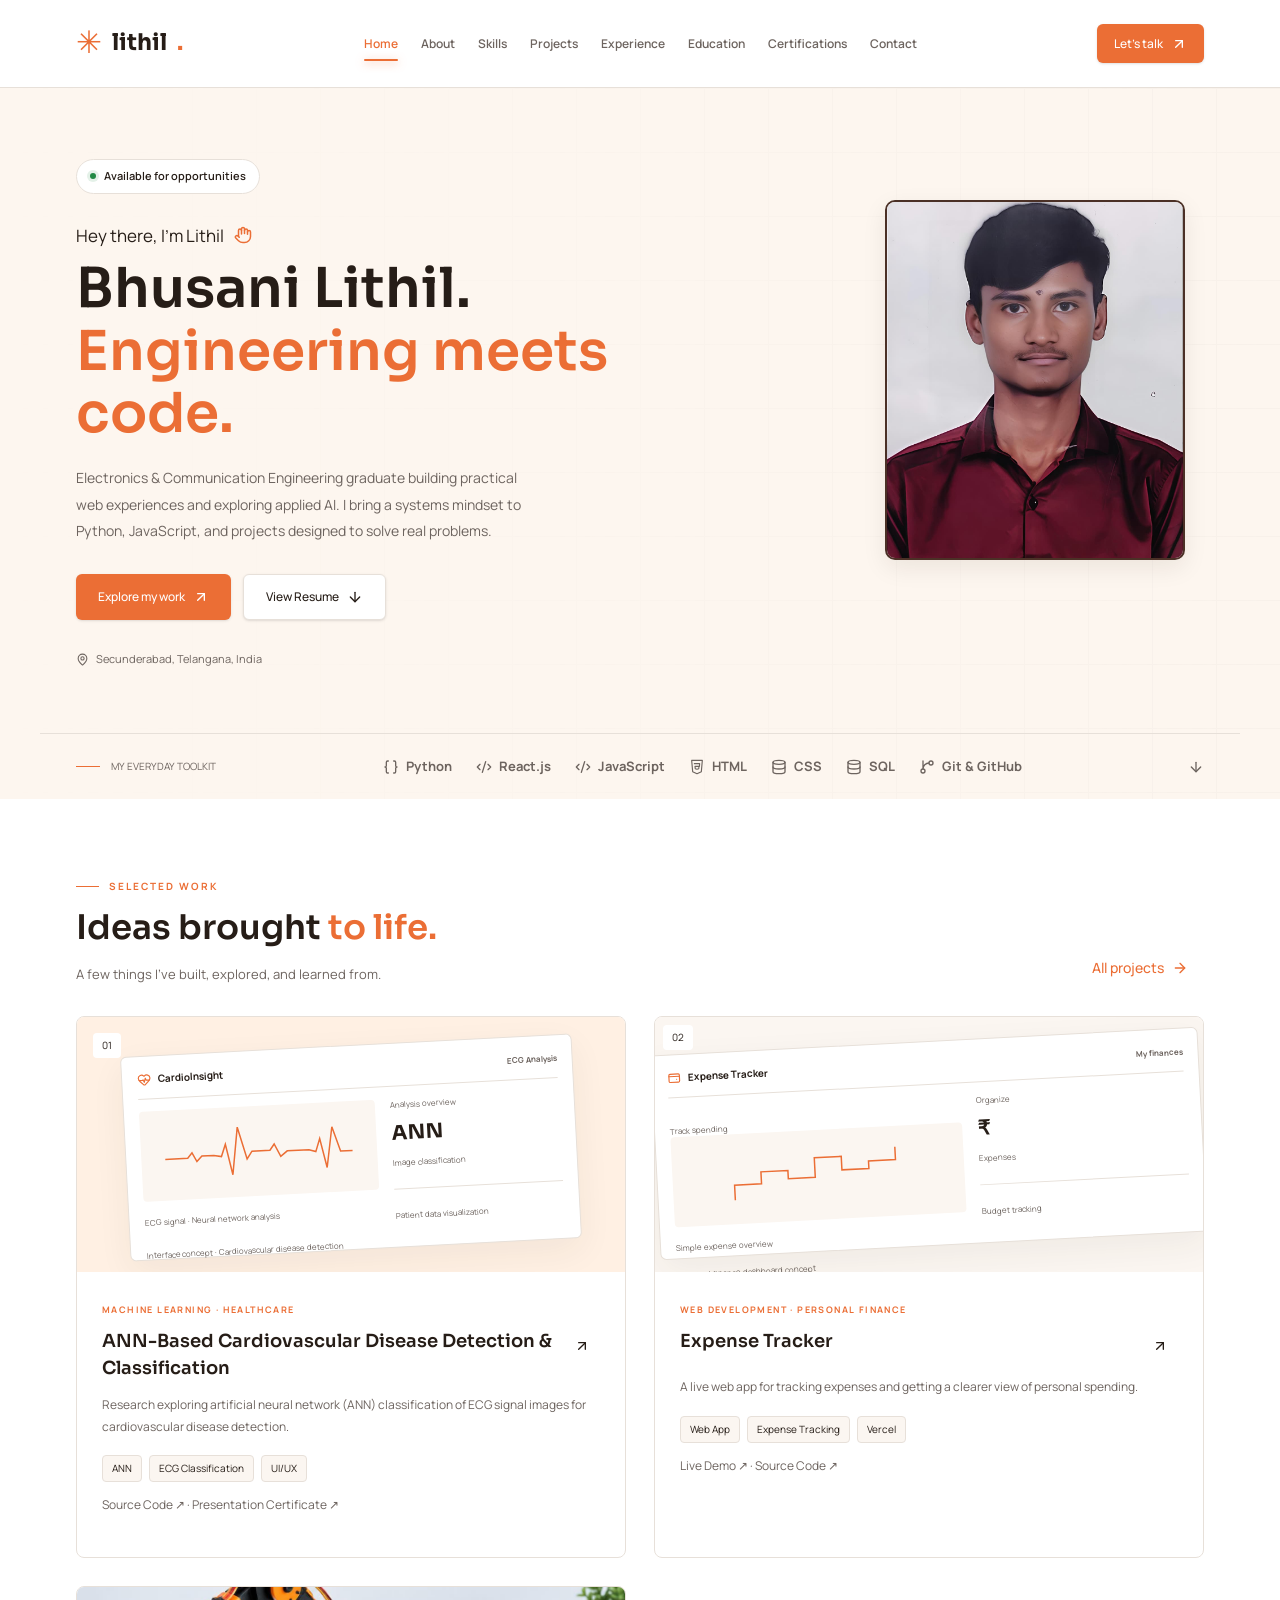
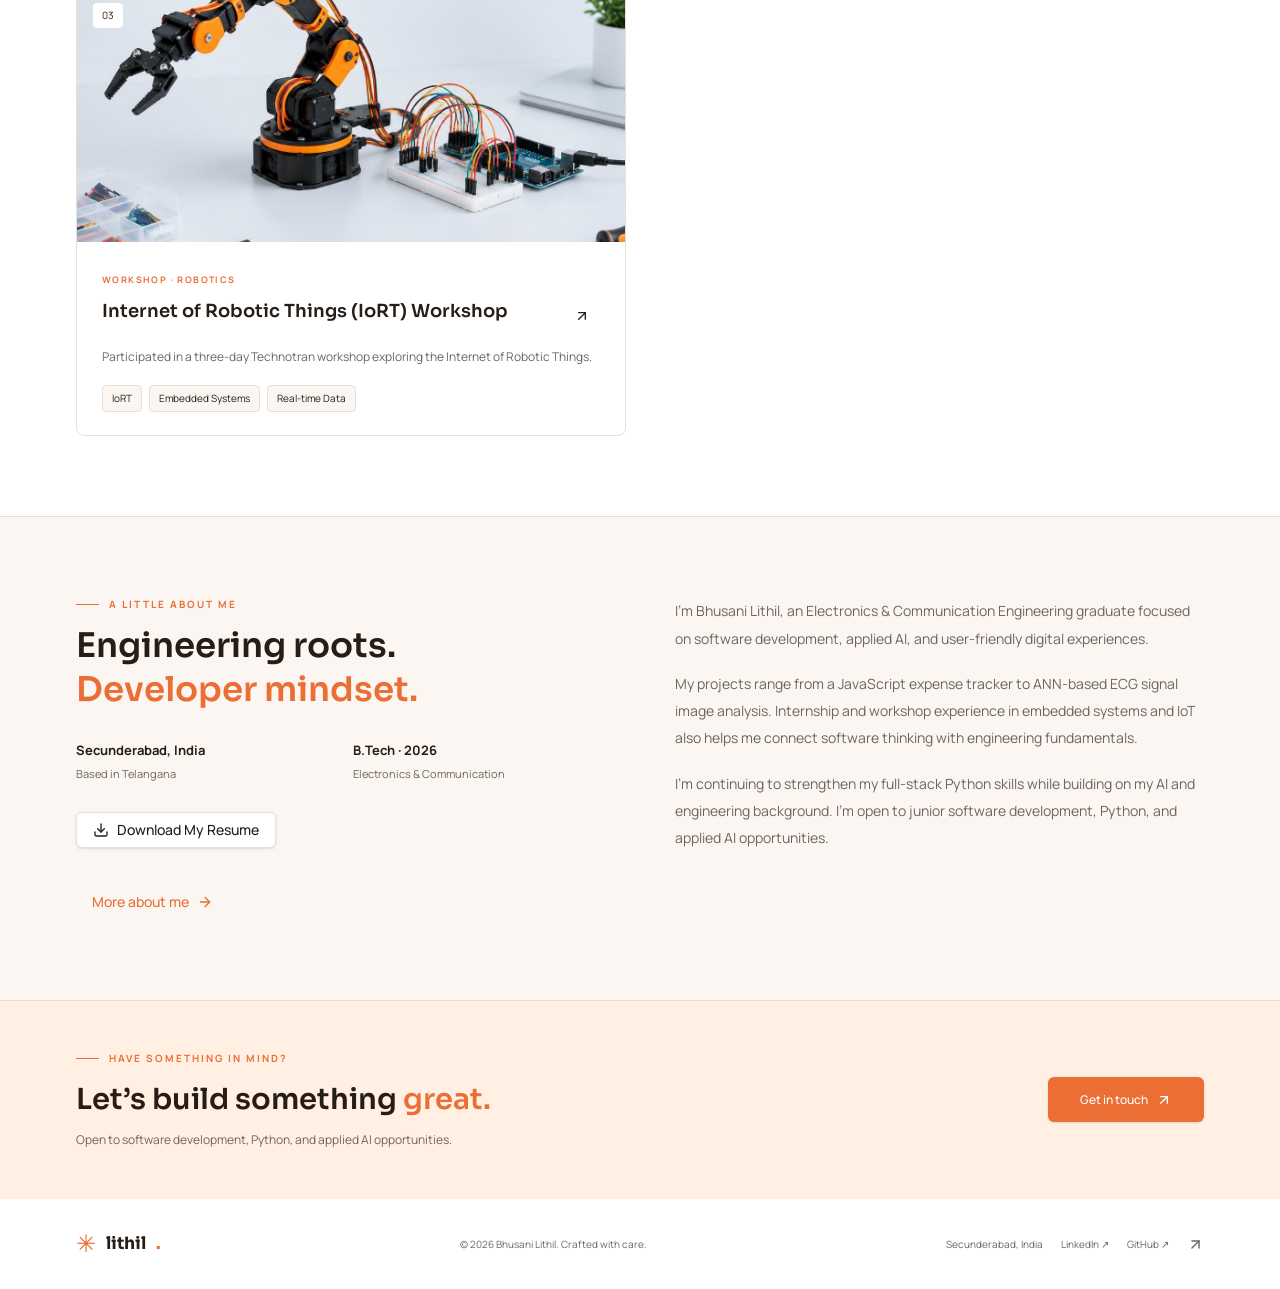
==== commit 9c7089c0: "Remove YANTRA card from home page and renumber IoRT" ====
--- a/lithil-portfolio-standalone/lithil-portfolio/index.html
+++ b/lithil-portfolio-standalone/lithil-portfolio/index.html
@@ -1,2 +1,2 @@
 <!DOCTYPE html>
-<html lang="en"><head><meta charset="utf-8"/><meta content="width=device-width, initial-scale=1" name="viewport"/><title>Bhusani Lithil | Software Developer, Python & Applied AI</title><meta content="Bhusani Lithil" name="author"/><meta content="Bhusani Lithil is an Electronics and Communication Engineering graduate building practical web experiences and exploring applied AI, machine learning, and embedded systems." name="description"/><meta content="Bhusani Lithil | Software Developer, Python & Applied AI" property="og:title"/><meta content="Bhusani Lithil is an Electronics and Communication Engineering graduate building practical web experiences and exploring applied AI, machine learning, and embedded systems." property="og:description"/><meta content="website" property="og:type"/><meta content="summary_large_image" name="twitter:card"/><link href="styles.css" rel="stylesheet"/><link href="assets/favicon.png" rel="icon"/><script defer="" src="script.js"></script></head><body><header class="site-header"><div class="container-wide header-inner"><a aria-current="page" class="wordmark active" data-status="active" href="index.html"><span class="brand-symbol">✳</span> lithil<span class="text-primary">.</span></a><nav aria-label="Main navigation" class="desktop-nav"><a aria-current="page" class="nav-link active" data-status="active" href="index.html">Home</a><a class="nav-link" href="about.html">About</a><a class="nav-link" href="skills.html">Skills</a><a class="nav-link" href="projects.html">Projects</a><a class="nav-link" href="experience.html">Experience</a><a class="nav-link" href="education.html">Education</a><a class="nav-link" href="certification.html">Certifications</a><a class="nav-link" href="contact.html">Contact</a></nav><a class="inline-flex items-center justify-center gap-2 whitespace-nowrap rounded-md text-sm font-medium cursor-pointer transition-colors focus-visible:outline-none focus-visible:ring-1 focus-visible:ring-ring disabled:pointer-events-none disabled:opacity-50 disabled:cursor-not-allowed [&amp;_svg]:pointer-events-none [&amp;_svg]:size-4 [&amp;_svg]:shrink-0 bg-primary text-primary-foreground shadow hover:bg-primary/90 h-9 px-4 py-2 header-contact" href="contact.html">Let’s talk <svg aria-hidden="true" class="lucide lucide-arrow-up-right" fill="none" height="24" stroke="currentColor" stroke-linecap="round" stroke-linejoin="round" stroke-width="2" viewbox="0 0 24 24" width="24" xmlns="http://www.w3.org/2000/svg"><path d="M7 7h10v10"></path><path d="M7 17 17 7"></path></svg></a><button aria-controls="mobile-navigation" aria-expanded="false" aria-label="Open navigation" class="inline-flex items-center justify-center gap-2 whitespace-nowrap rounded-md text-sm font-medium cursor-pointer transition-colors focus-visible:outline-none focus-visible:ring-1 focus-visible:ring-ring disabled:pointer-events-none disabled:opacity-50 disabled:cursor-not-allowed [&amp;_svg]:pointer-events-none [&amp;_svg]:size-4 [&amp;_svg]:shrink-0 hover:bg-accent hover:text-accent-foreground h-9 w-9 mobile-menu-toggle"><svg aria-hidden="true" class="lucide lucide-menu" fill="none" height="24" stroke="currentColor" stroke-linecap="round" stroke-linejoin="round" stroke-width="2" viewbox="0 0 24 24" width="24" xmlns="http://www.w3.org/2000/svg"><path d="M4 5h16"></path><path d="M4 12h16"></path><path d="M4 19h16"></path></svg></button></div><nav aria-label="Mobile navigation" class="mobile-nav" hidden="" id="mobile-navigation"><a aria-current="page" class="nav-link active" data-status="active" href="index.html">Home</a><a class="nav-link" href="about.html">About</a><a class="nav-link" href="skills.html">Skills</a><a class="nav-link" href="projects.html">Projects</a><a class="nav-link" href="experience.html">Experience</a><a class="nav-link" href="education.html">Education</a><a class="nav-link" href="certification.html">Certifications</a><a class="nav-link" href="contact.html">Contact</a></nav></header><!--$--><main><section class="hero"><div class="hero-floating-skills" aria-hidden="true"><span class="floating-skill float-python">Py</span><span class="floating-skill float-react">⚛</span><span class="floating-skill float-js">JS</span><span class="floating-skill float-html">&lt;/&gt;</span><span class="floating-skill float-css">#</span><span class="floating-skill float-sql">DB</span><span class="floating-skill float-git">⑂</span></div><div class="container-wide hero-inner"><div class="hero-copy reveal"><div class="availability"><span class="status-dot"></span> Available for opportunities</div><p class="hero-greeting">Hey there, I’m Lithil <svg aria-hidden="true" class="lucide lucide-hand wave text-primary" fill="none" height="18" stroke="currentColor" stroke-linecap="round" stroke-linejoin="round" stroke-width="2" viewbox="0 0 24 24" width="18" xmlns="http://www.w3.org/2000/svg"><path d="M18 11V6a2 2 0 0 0-2-2a2 2 0 0 0-2 2"></path><path d="M14 10V4a2 2 0 0 0-2-2a2 2 0 0 0-2 2v2"></path><path d="M10 10.5V6a2 2 0 0 0-2-2a2 2 0 0 0-2 2v8"></path><path d="M18 8a2 2 0 1 1 4 0v6a8 8 0 0 1-8 8h-2c-2.8 0-4.5-.86-5.99-2.34l-3.6-3.6a2 2 0 0 1 2.83-2.82L7 15"></path></svg></p><h1>Bhusani Lithil.<br/><span>Engineering meets code.</span></h1><p class="hero-description">Electronics &amp; Communication Engineering graduate building practical web experiences and exploring applied AI. I bring a systems mindset to Python, JavaScript, and projects designed to solve real problems.</p><div class="hero-actions"><a class="inline-flex items-center justify-center gap-2 whitespace-nowrap rounded-md text-sm font-medium cursor-pointer transition-colors focus-visible:outline-none focus-visible:ring-1 focus-visible:ring-ring disabled:pointer-events-none disabled:opacity-50 disabled:cursor-not-allowed [&amp;_svg]:pointer-events-none [&amp;_svg]:size-4 [&amp;_svg]:shrink-0 bg-primary text-primary-foreground shadow hover:bg-primary/90 h-9 px-4 py-2" href="projects.html">Explore my work <svg aria-hidden="true" class="lucide lucide-arrow-up-right" fill="none" height="24" stroke="currentColor" stroke-linecap="round" stroke-linejoin="round" stroke-width="2" viewbox="0 0 24 24" width="24" xmlns="http://www.w3.org/2000/svg"><path d="M7 7h10v10"></path><path d="M7 17 17 7"></path></svg></a><a class="inline-flex items-center justify-center gap-2 whitespace-nowrap rounded-md text-sm font-medium cursor-pointer transition-colors focus-visible:outline-none focus-visible:ring-1 focus-visible:ring-ring disabled:pointer-events-none disabled:opacity-50 disabled:cursor-not-allowed [&amp;_svg]:pointer-events-none [&amp;_svg]:size-4 [&amp;_svg]:shrink-0 border border-input bg-background shadow-sm hover:bg-accent hover:text-accent-foreground h-9 px-4 py-2" href="assets/BhusaniLithil_FullStack.pdf" rel="noreferrer" target="_blank">View Resume <svg aria-hidden="true" class="lucide lucide-arrow-down" fill="none" height="24" stroke="currentColor" stroke-linecap="round" stroke-linejoin="round" stroke-width="2" viewbox="0 0 24 24" width="24" xmlns="http://www.w3.org/2000/svg"><path d="M12 5v14"></path><path d="m19 12-7 7-7-7"></path></svg></a></div><div class="hero-location"><svg aria-hidden="true" class="lucide lucide-map-pin" fill="none" height="13" stroke="currentColor" stroke-linecap="round" stroke-linejoin="round" stroke-width="2" viewbox="0 0 24 24" width="13" xmlns="http://www.w3.org/2000/svg"><path d="M20 10c0 4.993-5.539 10.193-7.399 11.799a1 1 0 0 1-1.202 0C9.539 20.193 4 14.993 4 10a8 8 0 0 1 16 0"></path><circle cx="12" cy="10" r="3"></circle></svg> Secunderabad, Telangana, India</div></div><div class="portrait-scene reveal reveal-delay"><div class="portrait-border"></div><img alt="Bhusani Lithil" class="portrait-image" fetchpriority="high" height="939" src="assets/lithil-portrait.png" width="768"/><span aria-hidden="true" class="portrait-spark">✳</span><div class="portrait-note"><svg aria-hidden="true" class="lucide lucide-code-xml" fill="none" height="24" stroke="currentColor" stroke-linecap="round" stroke-linejoin="round" stroke-width="2" viewbox="0 0 24 24" width="24" xmlns="http://www.w3.org/2000/svg"><path d="m18 16 4-4-4-4"></path><path d="m6 8-4 4 4 4"></path><path d="m14.5 4-5 16"></path></svg><div><strong>Ideas → Interfaces</strong><small>A little curiosity. A lot of code.</small></div></div></div></div><div class="container-wide hero-bottom"><div class="hero-bottom-label"><span></span> MY EVERYDAY TOOLKIT</div><div class="tech-strip"><span><svg aria-hidden="true" class="lucide lucide-braces" fill="none" height="24" stroke="currentColor" stroke-linecap="round" stroke-linejoin="round" stroke-width="2" viewbox="0 0 24 24" width="24" xmlns="http://www.w3.org/2000/svg"><path d="M8 3H7a2 2 0 0 0-2 2v5a2 2 0 0 1-2 2 2 2 0 0 1 2 2v5c0 1.1.9 2 2 2h1"></path><path d="M16 21h1a2 2 0 0 0 2-2v-5c0-1.1.9-2 2-2a2 2 0 0 1-2-2V5a2 2 0 0 0-2-2h-1"></path></svg> Python</span><span><svg aria-hidden="true" class="lucide lucide-code-xml" fill="none" height="24" stroke="currentColor" stroke-linecap="round" stroke-linejoin="round" stroke-width="2" viewbox="0 0 24 24" width="24" xmlns="http://www.w3.org/2000/svg"><path d="m18 16 4-4-4-4"></path><path d="m6 8-4 4 4 4"></path><path d="m14.5 4-5 16"></path></svg> React.js</span><span><svg aria-hidden="true" class="lucide lucide-code-xml" fill="none" height="24" stroke="currentColor" stroke-linecap="round" stroke-linejoin="round" stroke-width="2" viewbox="0 0 24 24" width="24" xmlns="http://www.w3.org/2000/svg"><path d="m18 16 4-4-4-4"></path><path d="m6 8-4 4 4 4"></path><path d="m14.5 4-5 16"></path></svg> JavaScript</span><span><svg aria-hidden="true" class="html5-icon" fill="none" height="24" stroke="currentColor" stroke-linecap="round" stroke-linejoin="round" stroke-width="1.7" viewbox="0 0 24 24" width="24" xmlns="http://www.w3.org/2000/svg"><path d="M4 2h16l-1.5 17L12 22l-6.5-3L4 2Z"></path><path d="M8 7h8l-.4 4H9l.4 3.5 2.6.8 2.6-.8.2-2"></path></svg> HTML</span><span><svg aria-hidden="true" class="lucide lucide-database" fill="none" height="24" stroke="currentColor" stroke-linecap="round" stroke-linejoin="round" stroke-width="2" viewbox="0 0 24 24" width="24" xmlns="http://www.w3.org/2000/svg"><ellipse cx="12" cy="5" rx="9" ry="3"></ellipse><path d="M3 5V19A9 3 0 0 0 21 19V5"></path><path d="M3 12A9 3 0 0 0 21 12"></path></svg> CSS</span><span><svg aria-hidden="true" class="lucide lucide-database" fill="none" height="24" stroke="currentColor" stroke-linecap="round" stroke-linejoin="round" stroke-width="2" viewbox="0 0 24 24" width="24" xmlns="http://www.w3.org/2000/svg"><ellipse cx="12" cy="5" rx="9" ry="3"></ellipse><path d="M3 5V19A9 3 0 0 0 21 19V5"></path><path d="M3 12A9 3 0 0 0 21 12"></path></svg> SQL</span><span><svg aria-hidden="true" class="lucide lucide-git-branch" fill="none" height="24" stroke="currentColor" stroke-linecap="round" stroke-linejoin="round" stroke-width="2" viewbox="0 0 24 24" width="24" xmlns="http://www.w3.org/2000/svg"><path d="M15 6a9 9 0 0 0-9 9V3"></path><circle cx="18" cy="6" r="3"></circle><circle cx="6" cy="18" r="3"></circle></svg> Git &amp; GitHub</span></div><a aria-label="More about Lithil" class="hidden md:block" href="about.html"><svg aria-hidden="true" class="lucide lucide-arrow-down" fill="none" height="16" stroke="currentColor" stroke-linecap="round" stroke-linejoin="round" stroke-width="2" viewbox="0 0 24 24" width="16" xmlns="http://www.w3.org/2000/svg"><path d="M12 5v14"></path><path d="m19 12-7 7-7-7"></path></svg></a></div></section><section class="section container-wide"><div class="section-top reveal"><div><div class="section-eyebrow">Selected work</div><h2 class="section-heading">Ideas brought <span>to life.</span></h2><p class="section-subtitle">A few things I’ve built, explored, and learned from.</p></div><a class="inline-flex items-center justify-center gap-2 whitespace-nowrap rounded-md text-sm font-medium cursor-pointer transition-colors focus-visible:outline-none focus-visible:ring-1 focus-visible:ring-ring disabled:pointer-events-none disabled:opacity-50 disabled:cursor-not-allowed [&amp;_svg]:pointer-events-none [&amp;_svg]:size-4 [&amp;_svg]:shrink-0 text-primary underline-offset-4 hover:underline h-9 px-4 py-2" href="projects.html">All projects<svg aria-hidden="true" class="lucide lucide-arrow-right" fill="none" height="24" stroke="currentColor" stroke-linecap="round" stroke-linejoin="round" stroke-width="2" viewbox="0 0 24 24" width="24" xmlns="http://www.w3.org/2000/svg"><path d="M5 12h14"></path><path d="m12 5 7 7-7 7"></path></svg></a></div><div class="project-grid reveal"><article class="project-card"><div class="project-visual medical-scene"><span class="project-number">0<!-- -->1</span><div aria-label="Illustrative concept of a cardiovascular analysis interface" class="medical-window" role="img"><div class="medical-title"><svg aria-hidden="true" class="lucide lucide-heart-pulse" fill="none" height="24" stroke="currentColor" stroke-linecap="round" stroke-linejoin="round" stroke-width="2" viewbox="0 0 24 24" width="24" xmlns="http://www.w3.org/2000/svg"><path d="M2 9.5a5.5 5.5 0 0 1 9.591-3.676.56.56 0 0 0 .818 0A5.49 5.49 0 0 1 22 9.5c0 2.29-1.5 4-3 5.5l-5.492 5.313a2 2 0 0 1-3 .019L5 15c-1.5-1.5-3-3.2-3-5.5"></path><path d="M3.22 13H9.5l.5-1 2 4.5 2-7 1.5 3.5h5.27"></path></svg> CardioInsight <span class="ml-auto text-muted-foreground text-[8px]">ECG Analysis</span></div><div class="medical-rule"></div><div class="medical-content"><div><div class="ecg-chart"><svg aria-hidden="true" viewbox="0 0 250 80"><path d="M0 45 H30 L36 38 L42 50 L49 43 H65 L75 45 L81 29 L89 70 L98 7 L109 50 L116 40 H140 L146 32 L154 49 L163 42 H192 L201 45 L207 28 L215 67 L224 13 L234 46 H250"></path></svg></div><div class="medical-caption">ECG signal · Neural network analysis</div></div><div class="medical-stats"><span>Analysis overview</span><strong>ANN</strong><span>Image classification</span><div class="medical-rule"></div><span>Patient data visualization</span></div></div><div class="medical-caption">Interface concept · Cardiovascular disease detection</div></div></div><div class="project-body"><span class="project-category">Machine learning · Healthcare</span><div class="project-title-row"><h3>ANN-Based Cardiovascular Disease Detection &amp; Classification</h3><a aria-label="View cardiovascular project details" class="inline-flex items-center justify-center gap-2 whitespace-nowrap rounded-md text-sm font-medium cursor-pointer transition-colors focus-visible:outline-none focus-visible:ring-1 focus-visible:ring-ring disabled:pointer-events-none disabled:opacity-50 disabled:cursor-not-allowed [&amp;_svg]:pointer-events-none [&amp;_svg]:size-4 [&amp;_svg]:shrink-0 hover:bg-accent hover:text-accent-foreground h-9 w-9" href="projects.html"><svg aria-hidden="true" class="lucide lucide-arrow-up-right" fill="none" height="24" stroke="currentColor" stroke-linecap="round" stroke-linejoin="round" stroke-width="2" viewbox="0 0 24 24" width="24" xmlns="http://www.w3.org/2000/svg"><path d="M7 7h10v10"></path><path d="M7 17 17 7"></path></svg></a></div><p>Research exploring artificial neural network (ANN) classification of ECG signal images for cardiovascular disease detection.</p><div class="tags"><span class="tag">ANN</span><span class="tag">ECG Classification</span><span class="tag">UI/UX</span></div><p><a href="https://github.com/LITHIL70/ECG-Analysis-using-ANN" target="_blank" rel="noreferrer">Source Code ↗</a> · <a href="https://drive.google.com/file/d/1aZB2Tnma1lWSWP0oKM8dGWWRQgf1kTjY/view" target="_blank" rel="noreferrer">Presentation Certificate ↗</a></p></div></article><article class="project-card"><div class="project-visual"><span class="project-number">0<!-- -->2</span><div class="medical-window" role="img" aria-label="Expense tracker dashboard concept"><div class="medical-title"><svg aria-hidden="true" class="lucide lucide-wallet" fill="none" height="24" stroke="currentColor" stroke-linecap="round" stroke-linejoin="round" stroke-width="2" viewbox="0 0 24 24" width="24" xmlns="http://www.w3.org/2000/svg"><rect x="3" y="5" width="18" height="14" rx="2"></rect><path d="M3 9h18"></path><path d="M16 14h.01"></path></svg> Expense Tracker <span class="ml-auto text-muted-foreground text-[8px]">My finances</span></div><div class="medical-rule"></div><div class="medical-content"><div><div class="medical-caption">Track spending</div><div class="ecg-chart"><svg aria-hidden="true" viewbox="0 0 250 80"><path d="M12 68V48H48V32H84V43H120V17H156V35H192V25H228V8"></path></svg></div><div class="medical-caption">Simple expense overview</div></div><div class="medical-stats"><span>Organize</span><strong>₹</strong><span>Expenses</span><div class="medical-rule"></div><span>Budget tracking</span></div></div><div class="medical-caption">Personal finance dashboard concept</div></div></div><div class="project-body"><span class="project-category">Web development · Personal finance</span><div class="project-title-row"><h3>Expense Tracker</h3><a aria-label="Open Expense Tracker live app" class="inline-flex items-center justify-center gap-2 whitespace-nowrap rounded-md text-sm font-medium cursor-pointer transition-colors focus-visible:outline-none focus-visible:ring-1 focus-visible:ring-ring disabled:pointer-events-none disabled:opacity-50 disabled:cursor-not-allowed [&amp;_svg]:pointer-events-none [&amp;_svg]:size-4 [&amp;_svg]:shrink-0 hover:bg-accent hover:text-accent-foreground h-9 w-9" href="https://expense-tracker-zypx.vercel.app/" rel="noreferrer" target="_blank"><svg aria-hidden="true" class="lucide lucide-arrow-up-right" fill="none" height="24" stroke="currentColor" stroke-linecap="round" stroke-linejoin="round" stroke-width="2" viewbox="0 0 24 24" width="24" xmlns="http://www.w3.org/2000/svg"><path d="M7 7h10v10"></path><path d="M7 17 17 7"></path></svg></a></div><p>A live web app for tracking expenses and getting a clearer view of personal spending.</p><div class="tags"><span class="tag">Web App</span><span class="tag">Expense Tracking</span><span class="tag">Vercel</span></div><p><a href="https://expense-tracker-zypx.vercel.app/" rel="noreferrer" target="_blank">Live Demo ↗</a> · <a href="https://github.com/LITHIL70/expense-tracker" rel="noreferrer" target="_blank">Source Code ↗</a></p></div></article><article class="project-card"><div class="project-visual"><span class="project-number">0<!-- -->3</span><img alt="Illustrative robotics and embedded-systems hardware" height="800" loading="lazy" src="assets/robotics.jpg" width="1200"/></div><div class="project-body"><span class="project-category">Competition · Embedded systems</span><div class="project-title-row"><h3>YANTRA Arduino Makeathon — 1st Place</h3><a aria-label="View LinkedIn profile for this achievement" href="https://www.linkedin.com/in/bhusani-lithil/" rel="noreferrer" target="_blank"><svg aria-hidden="true" class="lucide lucide-arrow-up-right" fill="none" height="24" stroke="currentColor" stroke-linecap="round" stroke-linejoin="round" stroke-width="2" viewBox="0 0 24 24" width="24" xmlns="http://www.w3.org/2000/svg"><path d="M7 7h10v10"></path><path d="M7 17 17 7"></path></svg></a></div><p>Secured first place in the YANTRA Arduino Makeathon at a National Technical Symposium.</p><div class="tags"><span class="tag">Arduino</span><span class="tag">Prototyping</span><span class="tag">1st Place</span></div></div></article><article class="project-card"><div class="project-visual"><span class="project-number">0<!-- -->4</span><img alt="Conceptual robotics setup with robotic arm and microcontroller" height="800" loading="lazy" src="assets/robotics.jpg" width="1200"/></div><div class="project-body"><span class="project-category">Workshop · Robotics</span><div class="project-title-row"><h3>Internet of Robotic Things (IoRT) Workshop</h3><a aria-label="View robotics project details" class="inline-flex items-center justify-center gap-2 whitespace-nowrap rounded-md text-sm font-medium cursor-pointer transition-colors focus-visible:outline-none focus-visible:ring-1 focus-visible:ring-ring disabled:pointer-events-none disabled:opacity-50 disabled:cursor-not-allowed [&amp;_svg]:pointer-events-none [&amp;_svg]:size-4 [&amp;_svg]:shrink-0 hover:bg-accent hover:text-accent-foreground h-9 w-9" href="projects.html"><svg aria-hidden="true" class="lucide lucide-arrow-up-right" fill="none" height="24" stroke="currentColor" stroke-linecap="round" stroke-linejoin="round" stroke-width="2" viewbox="0 0 24 24" width="24" xmlns="http://www.w3.org/2000/svg"><path d="M7 7h10v10"></path><path d="M7 17 17 7"></path></svg></a></div><p>Participated in a three-day Technotran workshop exploring the Internet of Robotic Things.</p><div class="tags"><span class="tag">IoRT</span><span class="tag">Embedded Systems</span><span class="tag">Real-time Data</span></div></div></article></div></section><section class="section about-band"><div class="container-wide"><div class="about-layout reveal"><div><div class="section-eyebrow">A little about me</div><h2 class="section-heading">Engineering roots.<br/><span>Developer mindset.</span></h2><div class="fact-grid"><div><strong>Secunderabad, India</strong><span>Based in Telangana</span></div><div><strong>B.Tech · 2026</strong><span>Electronics &amp; Communication</span></div></div><a class="inline-flex items-center justify-center gap-2 whitespace-nowrap rounded-md text-sm font-medium cursor-pointer transition-colors focus-visible:outline-none focus-visible:ring-1 focus-visible:ring-ring disabled:pointer-events-none disabled:opacity-50 disabled:cursor-not-allowed [&amp;_svg]:pointer-events-none [&amp;_svg]:size-4 [&amp;_svg]:shrink-0 border border-input bg-background shadow-sm hover:bg-accent hover:text-accent-foreground h-9 px-4 py-2 mt-7" download="Bhusani-Lithil-Resume.pdf" href="assets/BhusaniLithil_FullStack.pdf"><svg aria-hidden="true" class="lucide lucide-download" fill="none" height="24" stroke="currentColor" stroke-linecap="round" stroke-linejoin="round" stroke-width="2" viewbox="0 0 24 24" width="24" xmlns="http://www.w3.org/2000/svg"><path d="M12 15V3"></path><path d="M21 15v4a2 2 0 0 1-2 2H5a2 2 0 0 1-2-2v-4"></path><path d="m7 10 5 5 5-5"></path></svg> Download My Resume</a></div><div class="about-text"><p>I’m Bhusani Lithil, an Electronics &amp; Communication Engineering graduate focused on software development, applied AI, and user-friendly digital experiences.</p><p>My projects range from a JavaScript expense tracker to ANN-based ECG signal image analysis. Internship and workshop experience in embedded systems and IoT also helps me connect software thinking with engineering fundamentals.</p><p>I’m continuing to strengthen my full-stack Python skills while building on my AI and engineering background. I’m open to junior software development, Python, and applied AI opportunities.</p></div></div><div class="mt-8"><a class="inline-flex items-center justify-center gap-2 whitespace-nowrap rounded-md text-sm font-medium cursor-pointer transition-colors focus-visible:outline-none focus-visible:ring-1 focus-visible:ring-ring disabled:pointer-events-none disabled:opacity-50 disabled:cursor-not-allowed [&amp;_svg]:pointer-events-none [&amp;_svg]:size-4 [&amp;_svg]:shrink-0 text-primary underline-offset-4 hover:underline h-9 px-4 py-2" href="about.html">More about me<svg aria-hidden="true" class="lucide lucide-arrow-right" fill="none" height="24" stroke="currentColor" stroke-linecap="round" stroke-linejoin="round" stroke-width="2" viewbox="0 0 24 24" width="24" xmlns="http://www.w3.org/2000/svg"><path d="M5 12h14"></path><path d="m12 5 7 7-7 7"></path></svg></a></div></div></section></main><!--/$--><section class="cta-band"><div class="container-wide cta-inner"><div><div class="section-eyebrow">Have something in mind?</div><h2>Let’s build something <span class="text-primary">great.</span></h2><p>Open to software development, Python, and applied AI opportunities.</p></div><a class="inline-flex items-center justify-center gap-2 whitespace-nowrap text-sm font-medium cursor-pointer transition-colors focus-visible:outline-none focus-visible:ring-1 focus-visible:ring-ring disabled:pointer-events-none disabled:opacity-50 disabled:cursor-not-allowed [&amp;_svg]:pointer-events-none [&amp;_svg]:size-4 [&amp;_svg]:shrink-0 bg-primary text-primary-foreground shadow hover:bg-primary/90 h-10 rounded-md px-8" href="contact.html">Get in touch <svg aria-hidden="true" class="lucide lucide-arrow-up-right" fill="none" height="24" stroke="currentColor" stroke-linecap="round" stroke-linejoin="round" stroke-width="2" viewbox="0 0 24 24" width="24" xmlns="http://www.w3.org/2000/svg"><path d="M7 7h10v10"></path><path d="M7 17 17 7"></path></svg></a></div></section><footer class="site-footer"><div class="container-wide footer-inner"><a aria-current="page" class="wordmark active" data-status="active" href="index.html"><span class="brand-symbol">✳</span> lithil<span class="text-primary">.</span></a><p>© 2026 Bhusani Lithil. Crafted with care.</p><div class="footer-right"><span>Secunderabad, India</span><a class="footer-social" href="https://www.linkedin.com/in/bhusani-lithil/" rel="noreferrer" target="_blank">LinkedIn ↗</a><a class="footer-social" href="https://github.com/LITHIL70" rel="noreferrer" target="_blank">GitHub ↗</a><a aria-label="Email Lithil" href="mailto:bhusanilithil111@gmail.com"><svg aria-hidden="true" class="lucide lucide-arrow-up-right" fill="none" height="17" stroke="currentColor" stroke-linecap="round" stroke-linejoin="round" stroke-width="2" viewbox="0 0 24 24" width="17" xmlns="http://www.w3.org/2000/svg"><path d="M7 7h10v10"></path><path d="M7 17 17 7"></path></svg></a></div></div></footer></body></html>+<html lang="en"><head><meta charset="utf-8"/><meta content="width=device-width, initial-scale=1" name="viewport"/><title>Bhusani Lithil | Software Developer, Python & Applied AI</title><meta content="Bhusani Lithil" name="author"/><meta content="Bhusani Lithil is an Electronics and Communication Engineering graduate building practical web experiences and exploring applied AI, machine learning, and embedded systems." name="description"/><meta content="Bhusani Lithil | Software Developer, Python & Applied AI" property="og:title"/><meta content="Bhusani Lithil is an Electronics and Communication Engineering graduate building practical web experiences and exploring applied AI, machine learning, and embedded systems." property="og:description"/><meta content="website" property="og:type"/><meta content="summary_large_image" name="twitter:card"/><link href="styles.css" rel="stylesheet"/><link href="assets/favicon.png" rel="icon"/><script defer="" src="script.js"></script></head><body><header class="site-header"><div class="container-wide header-inner"><a aria-current="page" class="wordmark active" data-status="active" href="index.html"><span class="brand-symbol">✳</span> lithil<span class="text-primary">.</span></a><nav aria-label="Main navigation" class="desktop-nav"><a aria-current="page" class="nav-link active" data-status="active" href="index.html">Home</a><a class="nav-link" href="about.html">About</a><a class="nav-link" href="skills.html">Skills</a><a class="nav-link" href="projects.html">Projects</a><a class="nav-link" href="experience.html">Experience</a><a class="nav-link" href="education.html">Education</a><a class="nav-link" href="certification.html">Certifications</a><a class="nav-link" href="contact.html">Contact</a></nav><a class="inline-flex items-center justify-center gap-2 whitespace-nowrap rounded-md text-sm font-medium cursor-pointer transition-colors focus-visible:outline-none focus-visible:ring-1 focus-visible:ring-ring disabled:pointer-events-none disabled:opacity-50 disabled:cursor-not-allowed [&amp;_svg]:pointer-events-none [&amp;_svg]:size-4 [&amp;_svg]:shrink-0 bg-primary text-primary-foreground shadow hover:bg-primary/90 h-9 px-4 py-2 header-contact" href="contact.html">Let’s talk <svg aria-hidden="true" class="lucide lucide-arrow-up-right" fill="none" height="24" stroke="currentColor" stroke-linecap="round" stroke-linejoin="round" stroke-width="2" viewbox="0 0 24 24" width="24" xmlns="http://www.w3.org/2000/svg"><path d="M7 7h10v10"></path><path d="M7 17 17 7"></path></svg></a><button aria-controls="mobile-navigation" aria-expanded="false" aria-label="Open navigation" class="inline-flex items-center justify-center gap-2 whitespace-nowrap rounded-md text-sm font-medium cursor-pointer transition-colors focus-visible:outline-none focus-visible:ring-1 focus-visible:ring-ring disabled:pointer-events-none disabled:opacity-50 disabled:cursor-not-allowed [&amp;_svg]:pointer-events-none [&amp;_svg]:size-4 [&amp;_svg]:shrink-0 hover:bg-accent hover:text-accent-foreground h-9 w-9 mobile-menu-toggle"><svg aria-hidden="true" class="lucide lucide-menu" fill="none" height="24" stroke="currentColor" stroke-linecap="round" stroke-linejoin="round" stroke-width="2" viewbox="0 0 24 24" width="24" xmlns="http://www.w3.org/2000/svg"><path d="M4 5h16"></path><path d="M4 12h16"></path><path d="M4 19h16"></path></svg></button></div><nav aria-label="Mobile navigation" class="mobile-nav" hidden="" id="mobile-navigation"><a aria-current="page" class="nav-link active" data-status="active" href="index.html">Home</a><a class="nav-link" href="about.html">About</a><a class="nav-link" href="skills.html">Skills</a><a class="nav-link" href="projects.html">Projects</a><a class="nav-link" href="experience.html">Experience</a><a class="nav-link" href="education.html">Education</a><a class="nav-link" href="certification.html">Certifications</a><a class="nav-link" href="contact.html">Contact</a></nav></header><!--$--><main><section class="hero"><div class="hero-floating-skills" aria-hidden="true"><span class="floating-skill float-python">Py</span><span class="floating-skill float-react">⚛</span><span class="floating-skill float-js">JS</span><span class="floating-skill float-html">&lt;/&gt;</span><span class="floating-skill float-css">#</span><span class="floating-skill float-sql">DB</span><span class="floating-skill float-git">⑂</span></div><div class="container-wide hero-inner"><div class="hero-copy reveal"><div class="availability"><span class="status-dot"></span> Available for opportunities</div><p class="hero-greeting">Hey there, I’m Lithil <svg aria-hidden="true" class="lucide lucide-hand wave text-primary" fill="none" height="18" stroke="currentColor" stroke-linecap="round" stroke-linejoin="round" stroke-width="2" viewbox="0 0 24 24" width="18" xmlns="http://www.w3.org/2000/svg"><path d="M18 11V6a2 2 0 0 0-2-2a2 2 0 0 0-2 2"></path><path d="M14 10V4a2 2 0 0 0-2-2a2 2 0 0 0-2 2v2"></path><path d="M10 10.5V6a2 2 0 0 0-2-2a2 2 0 0 0-2 2v8"></path><path d="M18 8a2 2 0 1 1 4 0v6a8 8 0 0 1-8 8h-2c-2.8 0-4.5-.86-5.99-2.34l-3.6-3.6a2 2 0 0 1 2.83-2.82L7 15"></path></svg></p><h1>Bhusani Lithil.<br/><span>Engineering meets code.</span></h1><p class="hero-description">Electronics &amp; Communication Engineering graduate building practical web experiences and exploring applied AI. I bring a systems mindset to Python, JavaScript, and projects designed to solve real problems.</p><div class="hero-actions"><a class="inline-flex items-center justify-center gap-2 whitespace-nowrap rounded-md text-sm font-medium cursor-pointer transition-colors focus-visible:outline-none focus-visible:ring-1 focus-visible:ring-ring disabled:pointer-events-none disabled:opacity-50 disabled:cursor-not-allowed [&amp;_svg]:pointer-events-none [&amp;_svg]:size-4 [&amp;_svg]:shrink-0 bg-primary text-primary-foreground shadow hover:bg-primary/90 h-9 px-4 py-2" href="projects.html">Explore my work <svg aria-hidden="true" class="lucide lucide-arrow-up-right" fill="none" height="24" stroke="currentColor" stroke-linecap="round" stroke-linejoin="round" stroke-width="2" viewbox="0 0 24 24" width="24" xmlns="http://www.w3.org/2000/svg"><path d="M7 7h10v10"></path><path d="M7 17 17 7"></path></svg></a><a class="inline-flex items-center justify-center gap-2 whitespace-nowrap rounded-md text-sm font-medium cursor-pointer transition-colors focus-visible:outline-none focus-visible:ring-1 focus-visible:ring-ring disabled:pointer-events-none disabled:opacity-50 disabled:cursor-not-allowed [&amp;_svg]:pointer-events-none [&amp;_svg]:size-4 [&amp;_svg]:shrink-0 border border-input bg-background shadow-sm hover:bg-accent hover:text-accent-foreground h-9 px-4 py-2" href="assets/BhusaniLithil_FullStack.pdf" rel="noreferrer" target="_blank">View Resume <svg aria-hidden="true" class="lucide lucide-arrow-down" fill="none" height="24" stroke="currentColor" stroke-linecap="round" stroke-linejoin="round" stroke-width="2" viewbox="0 0 24 24" width="24" xmlns="http://www.w3.org/2000/svg"><path d="M12 5v14"></path><path d="m19 12-7 7-7-7"></path></svg></a></div><div class="hero-location"><svg aria-hidden="true" class="lucide lucide-map-pin" fill="none" height="13" stroke="currentColor" stroke-linecap="round" stroke-linejoin="round" stroke-width="2" viewbox="0 0 24 24" width="13" xmlns="http://www.w3.org/2000/svg"><path d="M20 10c0 4.993-5.539 10.193-7.399 11.799a1 1 0 0 1-1.202 0C9.539 20.193 4 14.993 4 10a8 8 0 0 1 16 0"></path><circle cx="12" cy="10" r="3"></circle></svg> Secunderabad, Telangana, India</div></div><div class="portrait-scene reveal reveal-delay"><div class="portrait-border"></div><img alt="Bhusani Lithil" class="portrait-image" fetchpriority="high" height="939" src="assets/lithil-portrait.png" width="768"/><span aria-hidden="true" class="portrait-spark">✳</span><div class="portrait-note"><svg aria-hidden="true" class="lucide lucide-code-xml" fill="none" height="24" stroke="currentColor" stroke-linecap="round" stroke-linejoin="round" stroke-width="2" viewbox="0 0 24 24" width="24" xmlns="http://www.w3.org/2000/svg"><path d="m18 16 4-4-4-4"></path><path d="m6 8-4 4 4 4"></path><path d="m14.5 4-5 16"></path></svg><div><strong>Ideas → Interfaces</strong><small>A little curiosity. A lot of code.</small></div></div></div></div><div class="container-wide hero-bottom"><div class="hero-bottom-label"><span></span> MY EVERYDAY TOOLKIT</div><div class="tech-strip"><span><svg aria-hidden="true" class="lucide lucide-braces" fill="none" height="24" stroke="currentColor" stroke-linecap="round" stroke-linejoin="round" stroke-width="2" viewbox="0 0 24 24" width="24" xmlns="http://www.w3.org/2000/svg"><path d="M8 3H7a2 2 0 0 0-2 2v5a2 2 0 0 1-2 2 2 2 0 0 1 2 2v5c0 1.1.9 2 2 2h1"></path><path d="M16 21h1a2 2 0 0 0 2-2v-5c0-1.1.9-2 2-2a2 2 0 0 1-2-2V5a2 2 0 0 0-2-2h-1"></path></svg> Python</span><span><svg aria-hidden="true" class="lucide lucide-code-xml" fill="none" height="24" stroke="currentColor" stroke-linecap="round" stroke-linejoin="round" stroke-width="2" viewbox="0 0 24 24" width="24" xmlns="http://www.w3.org/2000/svg"><path d="m18 16 4-4-4-4"></path><path d="m6 8-4 4 4 4"></path><path d="m14.5 4-5 16"></path></svg> React.js</span><span><svg aria-hidden="true" class="lucide lucide-code-xml" fill="none" height="24" stroke="currentColor" stroke-linecap="round" stroke-linejoin="round" stroke-width="2" viewbox="0 0 24 24" width="24" xmlns="http://www.w3.org/2000/svg"><path d="m18 16 4-4-4-4"></path><path d="m6 8-4 4 4 4"></path><path d="m14.5 4-5 16"></path></svg> JavaScript</span><span><svg aria-hidden="true" class="html5-icon" fill="none" height="24" stroke="currentColor" stroke-linecap="round" stroke-linejoin="round" stroke-width="1.7" viewbox="0 0 24 24" width="24" xmlns="http://www.w3.org/2000/svg"><path d="M4 2h16l-1.5 17L12 22l-6.5-3L4 2Z"></path><path d="M8 7h8l-.4 4H9l.4 3.5 2.6.8 2.6-.8.2-2"></path></svg> HTML</span><span><svg aria-hidden="true" class="lucide lucide-database" fill="none" height="24" stroke="currentColor" stroke-linecap="round" stroke-linejoin="round" stroke-width="2" viewbox="0 0 24 24" width="24" xmlns="http://www.w3.org/2000/svg"><ellipse cx="12" cy="5" rx="9" ry="3"></ellipse><path d="M3 5V19A9 3 0 0 0 21 19V5"></path><path d="M3 12A9 3 0 0 0 21 12"></path></svg> CSS</span><span><svg aria-hidden="true" class="lucide lucide-database" fill="none" height="24" stroke="currentColor" stroke-linecap="round" stroke-linejoin="round" stroke-width="2" viewbox="0 0 24 24" width="24" xmlns="http://www.w3.org/2000/svg"><ellipse cx="12" cy="5" rx="9" ry="3"></ellipse><path d="M3 5V19A9 3 0 0 0 21 19V5"></path><path d="M3 12A9 3 0 0 0 21 12"></path></svg> SQL</span><span><svg aria-hidden="true" class="lucide lucide-git-branch" fill="none" height="24" stroke="currentColor" stroke-linecap="round" stroke-linejoin="round" stroke-width="2" viewbox="0 0 24 24" width="24" xmlns="http://www.w3.org/2000/svg"><path d="M15 6a9 9 0 0 0-9 9V3"></path><circle cx="18" cy="6" r="3"></circle><circle cx="6" cy="18" r="3"></circle></svg> Git &amp; GitHub</span></div><a aria-label="More about Lithil" class="hidden md:block" href="about.html"><svg aria-hidden="true" class="lucide lucide-arrow-down" fill="none" height="16" stroke="currentColor" stroke-linecap="round" stroke-linejoin="round" stroke-width="2" viewbox="0 0 24 24" width="16" xmlns="http://www.w3.org/2000/svg"><path d="M12 5v14"></path><path d="m19 12-7 7-7-7"></path></svg></a></div></section><section class="section container-wide"><div class="section-top reveal"><div><div class="section-eyebrow">Selected work</div><h2 class="section-heading">Ideas brought <span>to life.</span></h2><p class="section-subtitle">A few things I’ve built, explored, and learned from.</p></div><a class="inline-flex items-center justify-center gap-2 whitespace-nowrap rounded-md text-sm font-medium cursor-pointer transition-colors focus-visible:outline-none focus-visible:ring-1 focus-visible:ring-ring disabled:pointer-events-none disabled:opacity-50 disabled:cursor-not-allowed [&amp;_svg]:pointer-events-none [&amp;_svg]:size-4 [&amp;_svg]:shrink-0 text-primary underline-offset-4 hover:underline h-9 px-4 py-2" href="projects.html">All projects<svg aria-hidden="true" class="lucide lucide-arrow-right" fill="none" height="24" stroke="currentColor" stroke-linecap="round" stroke-linejoin="round" stroke-width="2" viewbox="0 0 24 24" width="24" xmlns="http://www.w3.org/2000/svg"><path d="M5 12h14"></path><path d="m12 5 7 7-7 7"></path></svg></a></div><div class="project-grid reveal"><article class="project-card"><div class="project-visual medical-scene"><span class="project-number">0<!-- -->1</span><div aria-label="Illustrative concept of a cardiovascular analysis interface" class="medical-window" role="img"><div class="medical-title"><svg aria-hidden="true" class="lucide lucide-heart-pulse" fill="none" height="24" stroke="currentColor" stroke-linecap="round" stroke-linejoin="round" stroke-width="2" viewbox="0 0 24 24" width="24" xmlns="http://www.w3.org/2000/svg"><path d="M2 9.5a5.5 5.5 0 0 1 9.591-3.676.56.56 0 0 0 .818 0A5.49 5.49 0 0 1 22 9.5c0 2.29-1.5 4-3 5.5l-5.492 5.313a2 2 0 0 1-3 .019L5 15c-1.5-1.5-3-3.2-3-5.5"></path><path d="M3.22 13H9.5l.5-1 2 4.5 2-7 1.5 3.5h5.27"></path></svg> CardioInsight <span class="ml-auto text-muted-foreground text-[8px]">ECG Analysis</span></div><div class="medical-rule"></div><div class="medical-content"><div><div class="ecg-chart"><svg aria-hidden="true" viewbox="0 0 250 80"><path d="M0 45 H30 L36 38 L42 50 L49 43 H65 L75 45 L81 29 L89 70 L98 7 L109 50 L116 40 H140 L146 32 L154 49 L163 42 H192 L201 45 L207 28 L215 67 L224 13 L234 46 H250"></path></svg></div><div class="medical-caption">ECG signal · Neural network analysis</div></div><div class="medical-stats"><span>Analysis overview</span><strong>ANN</strong><span>Image classification</span><div class="medical-rule"></div><span>Patient data visualization</span></div></div><div class="medical-caption">Interface concept · Cardiovascular disease detection</div></div></div><div class="project-body"><span class="project-category">Machine learning · Healthcare</span><div class="project-title-row"><h3>ANN-Based Cardiovascular Disease Detection &amp; Classification</h3><a aria-label="View cardiovascular project details" class="inline-flex items-center justify-center gap-2 whitespace-nowrap rounded-md text-sm font-medium cursor-pointer transition-colors focus-visible:outline-none focus-visible:ring-1 focus-visible:ring-ring disabled:pointer-events-none disabled:opacity-50 disabled:cursor-not-allowed [&amp;_svg]:pointer-events-none [&amp;_svg]:size-4 [&amp;_svg]:shrink-0 hover:bg-accent hover:text-accent-foreground h-9 w-9" href="projects.html"><svg aria-hidden="true" class="lucide lucide-arrow-up-right" fill="none" height="24" stroke="currentColor" stroke-linecap="round" stroke-linejoin="round" stroke-width="2" viewbox="0 0 24 24" width="24" xmlns="http://www.w3.org/2000/svg"><path d="M7 7h10v10"></path><path d="M7 17 17 7"></path></svg></a></div><p>Research exploring artificial neural network (ANN) classification of ECG signal images for cardiovascular disease detection.</p><div class="tags"><span class="tag">ANN</span><span class="tag">ECG Classification</span><span class="tag">UI/UX</span></div><p><a href="https://github.com/LITHIL70/ECG-Analysis-using-ANN" target="_blank" rel="noreferrer">Source Code ↗</a> · <a href="https://drive.google.com/file/d/1aZB2Tnma1lWSWP0oKM8dGWWRQgf1kTjY/view" target="_blank" rel="noreferrer">Presentation Certificate ↗</a></p></div></article><article class="project-card"><div class="project-visual"><span class="project-number">0<!-- -->2</span><div class="medical-window" role="img" aria-label="Expense tracker dashboard concept"><div class="medical-title"><svg aria-hidden="true" class="lucide lucide-wallet" fill="none" height="24" stroke="currentColor" stroke-linecap="round" stroke-linejoin="round" stroke-width="2" viewbox="0 0 24 24" width="24" xmlns="http://www.w3.org/2000/svg"><rect x="3" y="5" width="18" height="14" rx="2"></rect><path d="M3 9h18"></path><path d="M16 14h.01"></path></svg> Expense Tracker <span class="ml-auto text-muted-foreground text-[8px]">My finances</span></div><div class="medical-rule"></div><div class="medical-content"><div><div class="medical-caption">Track spending</div><div class="ecg-chart"><svg aria-hidden="true" viewbox="0 0 250 80"><path d="M12 68V48H48V32H84V43H120V17H156V35H192V25H228V8"></path></svg></div><div class="medical-caption">Simple expense overview</div></div><div class="medical-stats"><span>Organize</span><strong>₹</strong><span>Expenses</span><div class="medical-rule"></div><span>Budget tracking</span></div></div><div class="medical-caption">Personal finance dashboard concept</div></div></div><div class="project-body"><span class="project-category">Web development · Personal finance</span><div class="project-title-row"><h3>Expense Tracker</h3><a aria-label="Open Expense Tracker live app" class="inline-flex items-center justify-center gap-2 whitespace-nowrap rounded-md text-sm font-medium cursor-pointer transition-colors focus-visible:outline-none focus-visible:ring-1 focus-visible:ring-ring disabled:pointer-events-none disabled:opacity-50 disabled:cursor-not-allowed [&amp;_svg]:pointer-events-none [&amp;_svg]:size-4 [&amp;_svg]:shrink-0 hover:bg-accent hover:text-accent-foreground h-9 w-9" href="https://expense-tracker-zypx.vercel.app/" rel="noreferrer" target="_blank"><svg aria-hidden="true" class="lucide lucide-arrow-up-right" fill="none" height="24" stroke="currentColor" stroke-linecap="round" stroke-linejoin="round" stroke-width="2" viewbox="0 0 24 24" width="24" xmlns="http://www.w3.org/2000/svg"><path d="M7 7h10v10"></path><path d="M7 17 17 7"></path></svg></a></div><p>A live web app for tracking expenses and getting a clearer view of personal spending.</p><div class="tags"><span class="tag">Web App</span><span class="tag">Expense Tracking</span><span class="tag">Vercel</span></div><p><a href="https://expense-tracker-zypx.vercel.app/" rel="noreferrer" target="_blank">Live Demo ↗</a> · <a href="https://github.com/LITHIL70/expense-tracker" rel="noreferrer" target="_blank">Source Code ↗</a></p></div></article><article class="project-card"><div class="project-visual"><span class="project-number">0<!-- -->3</span><img alt="Conceptual robotics setup with robotic arm and microcontroller" height="800" loading="lazy" src="assets/robotics.jpg" width="1200"/></div><div class="project-body"><span class="project-category">Workshop · Robotics</span><div class="project-title-row"><h3>Internet of Robotic Things (IoRT) Workshop</h3><a aria-label="View robotics project details" class="inline-flex items-center justify-center gap-2 whitespace-nowrap rounded-md text-sm font-medium cursor-pointer transition-colors focus-visible:outline-none focus-visible:ring-1 focus-visible:ring-ring disabled:pointer-events-none disabled:opacity-50 disabled:cursor-not-allowed [&amp;_svg]:pointer-events-none [&amp;_svg]:size-4 [&amp;_svg]:shrink-0 hover:bg-accent hover:text-accent-foreground h-9 w-9" href="projects.html"><svg aria-hidden="true" class="lucide lucide-arrow-up-right" fill="none" height="24" stroke="currentColor" stroke-linecap="round" stroke-linejoin="round" stroke-width="2" viewbox="0 0 24 24" width="24" xmlns="http://www.w3.org/2000/svg"><path d="M7 7h10v10"></path><path d="M7 17 17 7"></path></svg></a></div><p>Participated in a three-day Technotran workshop exploring the Internet of Robotic Things.</p><div class="tags"><span class="tag">IoRT</span><span class="tag">Embedded Systems</span><span class="tag">Real-time Data</span></div></div></article></div></section><section class="section about-band"><div class="container-wide"><div class="about-layout reveal"><div><div class="section-eyebrow">A little about me</div><h2 class="section-heading">Engineering roots.<br/><span>Developer mindset.</span></h2><div class="fact-grid"><div><strong>Secunderabad, India</strong><span>Based in Telangana</span></div><div><strong>B.Tech · 2026</strong><span>Electronics &amp; Communication</span></div></div><a class="inline-flex items-center justify-center gap-2 whitespace-nowrap rounded-md text-sm font-medium cursor-pointer transition-colors focus-visible:outline-none focus-visible:ring-1 focus-visible:ring-ring disabled:pointer-events-none disabled:opacity-50 disabled:cursor-not-allowed [&amp;_svg]:pointer-events-none [&amp;_svg]:size-4 [&amp;_svg]:shrink-0 border border-input bg-background shadow-sm hover:bg-accent hover:text-accent-foreground h-9 px-4 py-2 mt-7" download="Bhusani-Lithil-Resume.pdf" href="assets/BhusaniLithil_FullStack.pdf"><svg aria-hidden="true" class="lucide lucide-download" fill="none" height="24" stroke="currentColor" stroke-linecap="round" stroke-linejoin="round" stroke-width="2" viewbox="0 0 24 24" width="24" xmlns="http://www.w3.org/2000/svg"><path d="M12 15V3"></path><path d="M21 15v4a2 2 0 0 1-2 2H5a2 2 0 0 1-2-2v-4"></path><path d="m7 10 5 5 5-5"></path></svg> Download My Resume</a></div><div class="about-text"><p>I’m Bhusani Lithil, an Electronics &amp; Communication Engineering graduate focused on software development, applied AI, and user-friendly digital experiences.</p><p>My projects range from a JavaScript expense tracker to ANN-based ECG signal image analysis. Internship and workshop experience in embedded systems and IoT also helps me connect software thinking with engineering fundamentals.</p><p>I’m continuing to strengthen my full-stack Python skills while building on my AI and engineering background. I’m open to junior software development, Python, and applied AI opportunities.</p></div></div><div class="mt-8"><a class="inline-flex items-center justify-center gap-2 whitespace-nowrap rounded-md text-sm font-medium cursor-pointer transition-colors focus-visible:outline-none focus-visible:ring-1 focus-visible:ring-ring disabled:pointer-events-none disabled:opacity-50 disabled:cursor-not-allowed [&amp;_svg]:pointer-events-none [&amp;_svg]:size-4 [&amp;_svg]:shrink-0 text-primary underline-offset-4 hover:underline h-9 px-4 py-2" href="about.html">More about me<svg aria-hidden="true" class="lucide lucide-arrow-right" fill="none" height="24" stroke="currentColor" stroke-linecap="round" stroke-linejoin="round" stroke-width="2" viewbox="0 0 24 24" width="24" xmlns="http://www.w3.org/2000/svg"><path d="M5 12h14"></path><path d="m12 5 7 7-7 7"></path></svg></a></div></div></section></main><!--/$--><section class="cta-band"><div class="container-wide cta-inner"><div><div class="section-eyebrow">Have something in mind?</div><h2>Let’s build something <span class="text-primary">great.</span></h2><p>Open to software development, Python, and applied AI opportunities.</p></div><a class="inline-flex items-center justify-center gap-2 whitespace-nowrap text-sm font-medium cursor-pointer transition-colors focus-visible:outline-none focus-visible:ring-1 focus-visible:ring-ring disabled:pointer-events-none disabled:opacity-50 disabled:cursor-not-allowed [&amp;_svg]:pointer-events-none [&amp;_svg]:size-4 [&amp;_svg]:shrink-0 bg-primary text-primary-foreground shadow hover:bg-primary/90 h-10 rounded-md px-8" href="contact.html">Get in touch <svg aria-hidden="true" class="lucide lucide-arrow-up-right" fill="none" height="24" stroke="currentColor" stroke-linecap="round" stroke-linejoin="round" stroke-width="2" viewbox="0 0 24 24" width="24" xmlns="http://www.w3.org/2000/svg"><path d="M7 7h10v10"></path><path d="M7 17 17 7"></path></svg></a></div></section><footer class="site-footer"><div class="container-wide footer-inner"><a aria-current="page" class="wordmark active" data-status="active" href="index.html"><span class="brand-symbol">✳</span> lithil<span class="text-primary">.</span></a><p>© 2026 Bhusani Lithil. Crafted with care.</p><div class="footer-right"><span>Secunderabad, India</span><a class="footer-social" href="https://www.linkedin.com/in/bhusani-lithil/" rel="noreferrer" target="_blank">LinkedIn ↗</a><a class="footer-social" href="https://github.com/LITHIL70" rel="noreferrer" target="_blank">GitHub ↗</a><a aria-label="Email Lithil" href="mailto:bhusanilithil111@gmail.com"><svg aria-hidden="true" class="lucide lucide-arrow-up-right" fill="none" height="17" stroke="currentColor" stroke-linecap="round" stroke-linejoin="round" stroke-width="2" viewbox="0 0 24 24" width="17" xmlns="http://www.w3.org/2000/svg"><path d="M7 7h10v10"></path><path d="M7 17 17 7"></path></svg></a></div></div></footer></body></html>
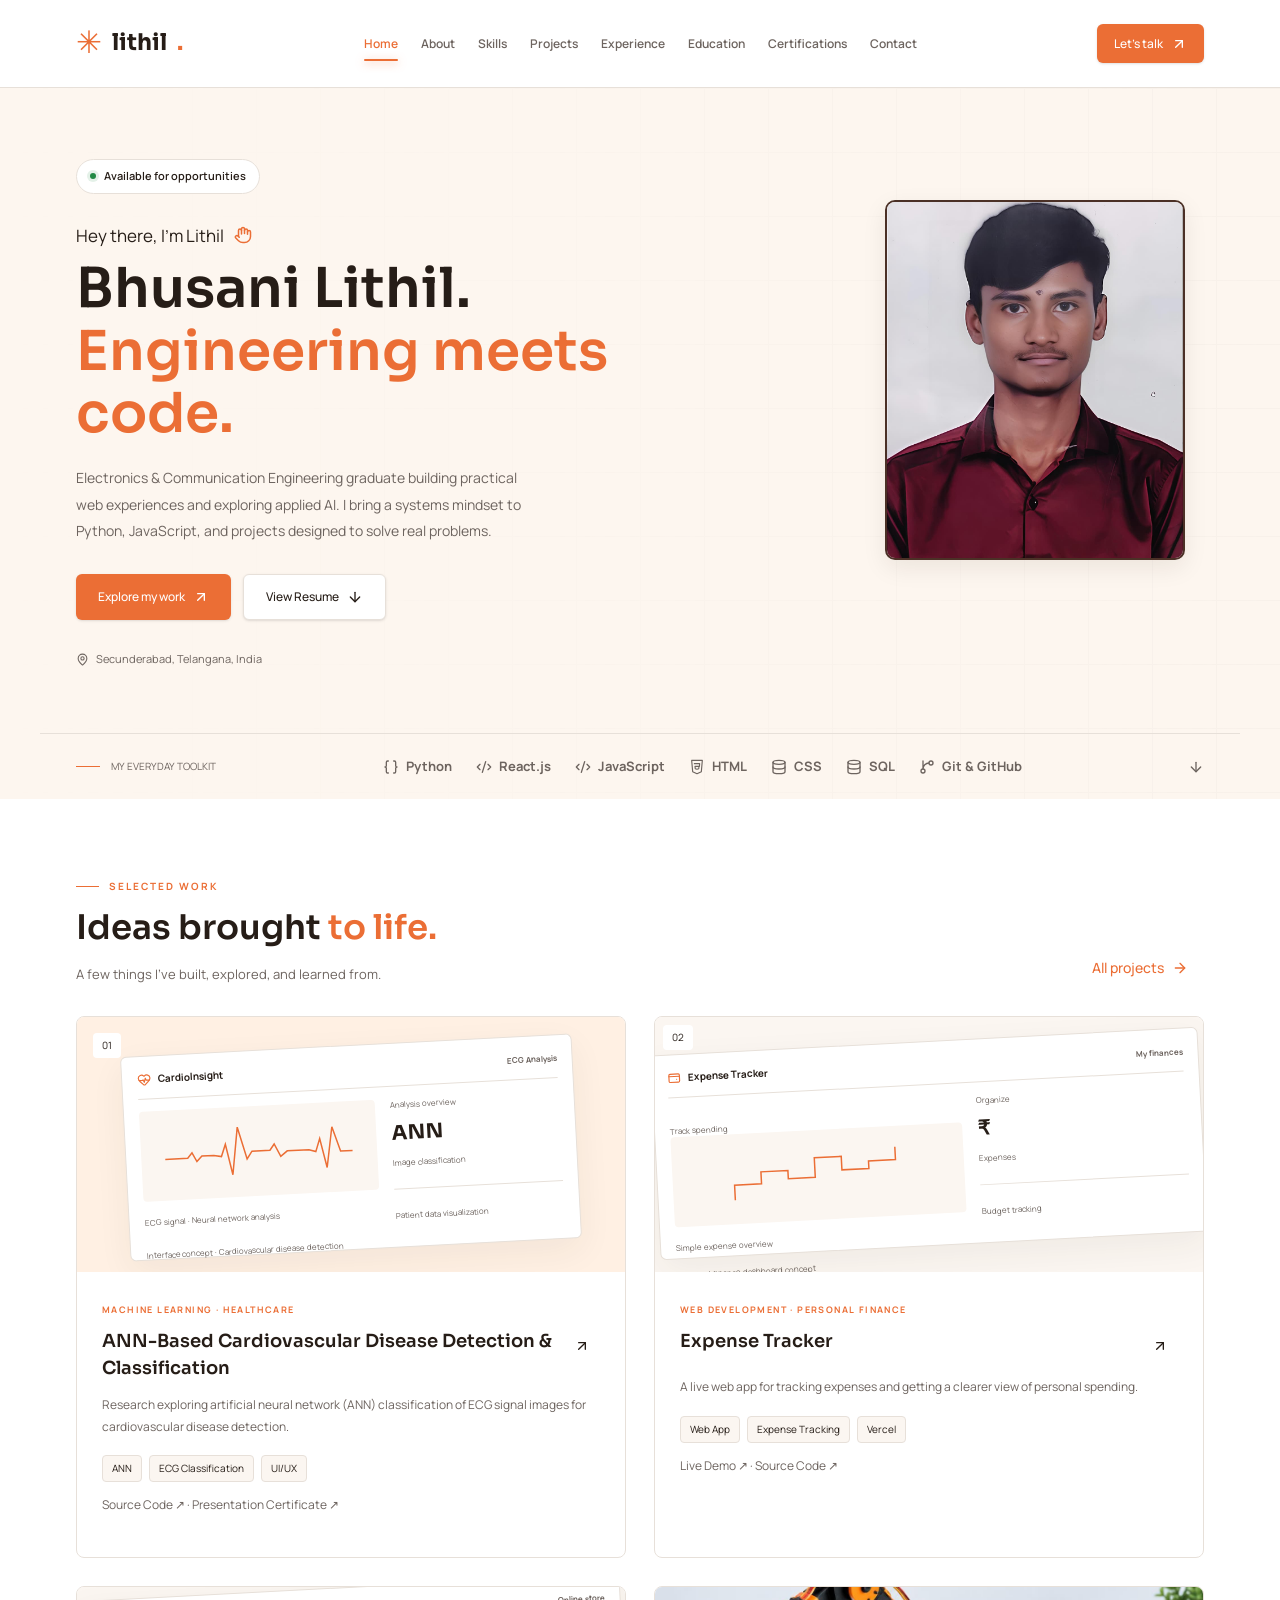
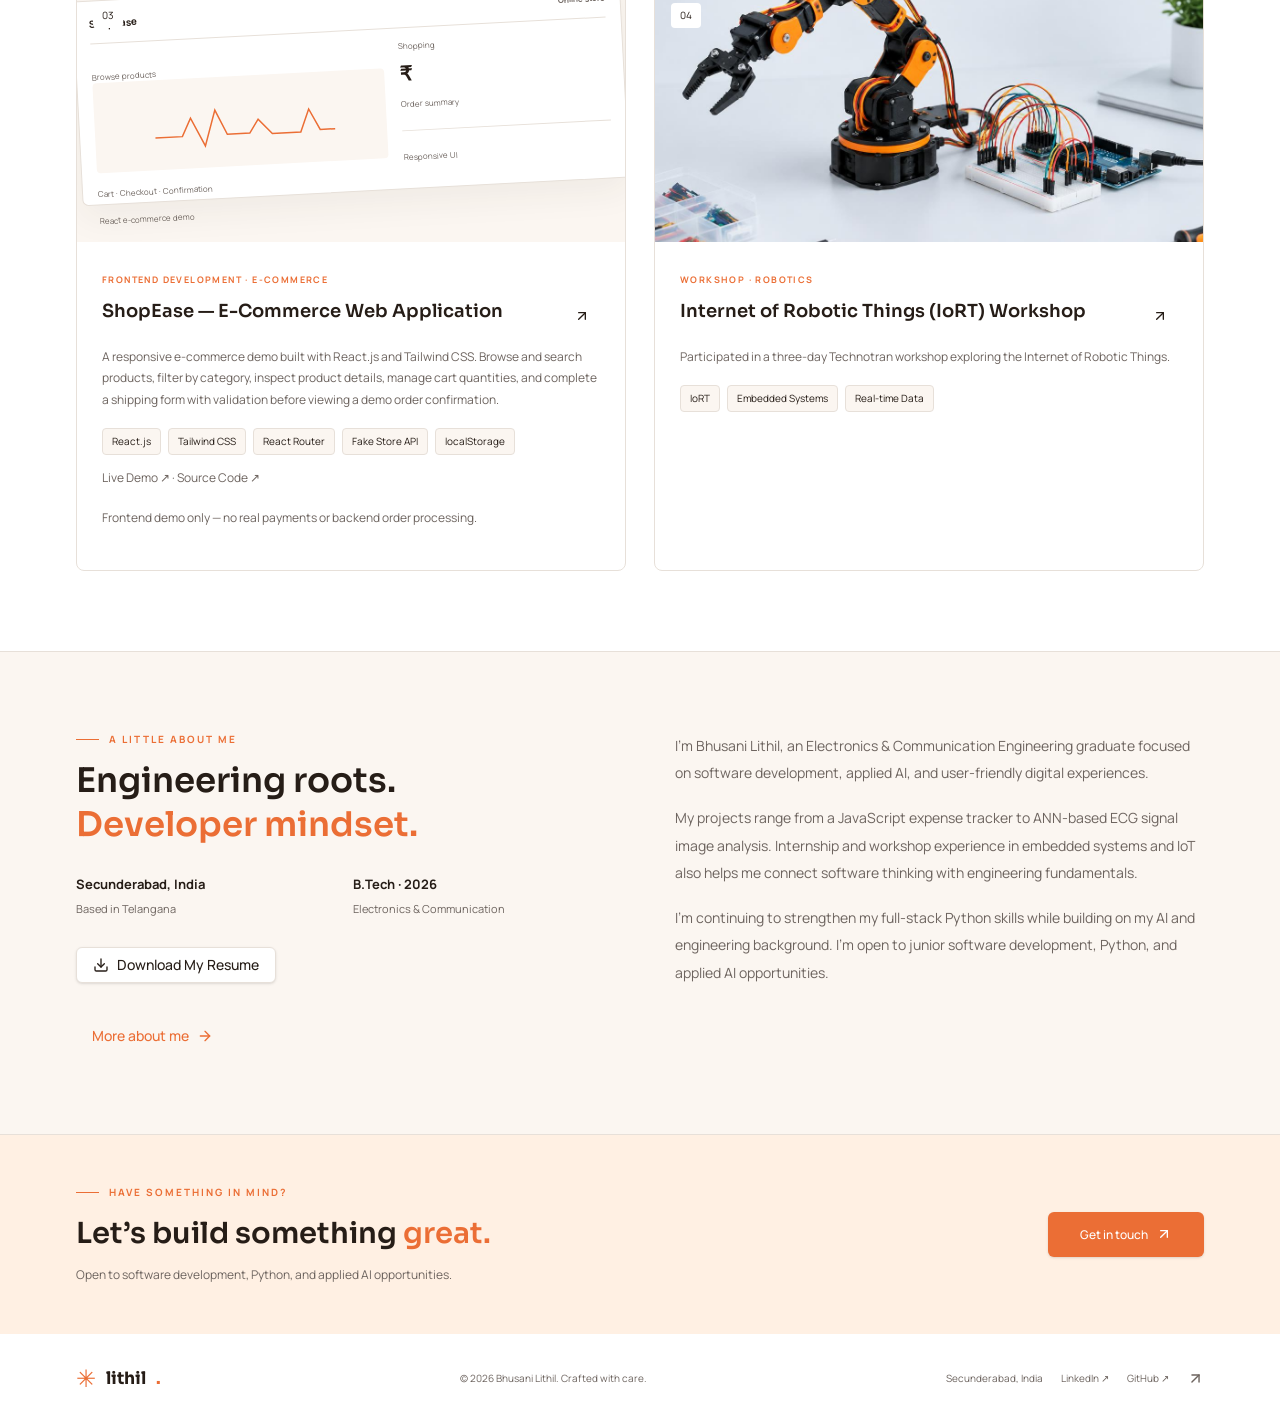
==== commit a3a85b8f: "Feature ShopEase on portfolio homepage" ====
--- a/lithil-portfolio-standalone/lithil-portfolio/index.html
+++ b/lithil-portfolio-standalone/lithil-portfolio/index.html
@@ -1,2 +1,2 @@
 <!DOCTYPE html>
-<html lang="en"><head><meta charset="utf-8"/><meta content="width=device-width, initial-scale=1" name="viewport"/><title>Bhusani Lithil | Software Developer, Python & Applied AI</title><meta content="Bhusani Lithil" name="author"/><meta content="Bhusani Lithil is an Electronics and Communication Engineering graduate building practical web experiences and exploring applied AI, machine learning, and embedded systems." name="description"/><meta content="Bhusani Lithil | Software Developer, Python & Applied AI" property="og:title"/><meta content="Bhusani Lithil is an Electronics and Communication Engineering graduate building practical web experiences and exploring applied AI, machine learning, and embedded systems." property="og:description"/><meta content="website" property="og:type"/><meta content="summary_large_image" name="twitter:card"/><link href="styles.css" rel="stylesheet"/><link href="assets/favicon.png" rel="icon"/><script defer="" src="script.js"></script></head><body><header class="site-header"><div class="container-wide header-inner"><a aria-current="page" class="wordmark active" data-status="active" href="index.html"><span class="brand-symbol">✳</span> lithil<span class="text-primary">.</span></a><nav aria-label="Main navigation" class="desktop-nav"><a aria-current="page" class="nav-link active" data-status="active" href="index.html">Home</a><a class="nav-link" href="about.html">About</a><a class="nav-link" href="skills.html">Skills</a><a class="nav-link" href="projects.html">Projects</a><a class="nav-link" href="experience.html">Experience</a><a class="nav-link" href="education.html">Education</a><a class="nav-link" href="certification.html">Certifications</a><a class="nav-link" href="contact.html">Contact</a></nav><a class="inline-flex items-center justify-center gap-2 whitespace-nowrap rounded-md text-sm font-medium cursor-pointer transition-colors focus-visible:outline-none focus-visible:ring-1 focus-visible:ring-ring disabled:pointer-events-none disabled:opacity-50 disabled:cursor-not-allowed [&amp;_svg]:pointer-events-none [&amp;_svg]:size-4 [&amp;_svg]:shrink-0 bg-primary text-primary-foreground shadow hover:bg-primary/90 h-9 px-4 py-2 header-contact" href="contact.html">Let’s talk <svg aria-hidden="true" class="lucide lucide-arrow-up-right" fill="none" height="24" stroke="currentColor" stroke-linecap="round" stroke-linejoin="round" stroke-width="2" viewbox="0 0 24 24" width="24" xmlns="http://www.w3.org/2000/svg"><path d="M7 7h10v10"></path><path d="M7 17 17 7"></path></svg></a><button aria-controls="mobile-navigation" aria-expanded="false" aria-label="Open navigation" class="inline-flex items-center justify-center gap-2 whitespace-nowrap rounded-md text-sm font-medium cursor-pointer transition-colors focus-visible:outline-none focus-visible:ring-1 focus-visible:ring-ring disabled:pointer-events-none disabled:opacity-50 disabled:cursor-not-allowed [&amp;_svg]:pointer-events-none [&amp;_svg]:size-4 [&amp;_svg]:shrink-0 hover:bg-accent hover:text-accent-foreground h-9 w-9 mobile-menu-toggle"><svg aria-hidden="true" class="lucide lucide-menu" fill="none" height="24" stroke="currentColor" stroke-linecap="round" stroke-linejoin="round" stroke-width="2" viewbox="0 0 24 24" width="24" xmlns="http://www.w3.org/2000/svg"><path d="M4 5h16"></path><path d="M4 12h16"></path><path d="M4 19h16"></path></svg></button></div><nav aria-label="Mobile navigation" class="mobile-nav" hidden="" id="mobile-navigation"><a aria-current="page" class="nav-link active" data-status="active" href="index.html">Home</a><a class="nav-link" href="about.html">About</a><a class="nav-link" href="skills.html">Skills</a><a class="nav-link" href="projects.html">Projects</a><a class="nav-link" href="experience.html">Experience</a><a class="nav-link" href="education.html">Education</a><a class="nav-link" href="certification.html">Certifications</a><a class="nav-link" href="contact.html">Contact</a></nav></header><!--$--><main><section class="hero"><div class="hero-floating-skills" aria-hidden="true"><span class="floating-skill float-python">Py</span><span class="floating-skill float-react">⚛</span><span class="floating-skill float-js">JS</span><span class="floating-skill float-html">&lt;/&gt;</span><span class="floating-skill float-css">#</span><span class="floating-skill float-sql">DB</span><span class="floating-skill float-git">⑂</span></div><div class="container-wide hero-inner"><div class="hero-copy reveal"><div class="availability"><span class="status-dot"></span> Available for opportunities</div><p class="hero-greeting">Hey there, I’m Lithil <svg aria-hidden="true" class="lucide lucide-hand wave text-primary" fill="none" height="18" stroke="currentColor" stroke-linecap="round" stroke-linejoin="round" stroke-width="2" viewbox="0 0 24 24" width="18" xmlns="http://www.w3.org/2000/svg"><path d="M18 11V6a2 2 0 0 0-2-2a2 2 0 0 0-2 2"></path><path d="M14 10V4a2 2 0 0 0-2-2a2 2 0 0 0-2 2v2"></path><path d="M10 10.5V6a2 2 0 0 0-2-2a2 2 0 0 0-2 2v8"></path><path d="M18 8a2 2 0 1 1 4 0v6a8 8 0 0 1-8 8h-2c-2.8 0-4.5-.86-5.99-2.34l-3.6-3.6a2 2 0 0 1 2.83-2.82L7 15"></path></svg></p><h1>Bhusani Lithil.<br/><span>Engineering meets code.</span></h1><p class="hero-description">Electronics &amp; Communication Engineering graduate building practical web experiences and exploring applied AI. I bring a systems mindset to Python, JavaScript, and projects designed to solve real problems.</p><div class="hero-actions"><a class="inline-flex items-center justify-center gap-2 whitespace-nowrap rounded-md text-sm font-medium cursor-pointer transition-colors focus-visible:outline-none focus-visible:ring-1 focus-visible:ring-ring disabled:pointer-events-none disabled:opacity-50 disabled:cursor-not-allowed [&amp;_svg]:pointer-events-none [&amp;_svg]:size-4 [&amp;_svg]:shrink-0 bg-primary text-primary-foreground shadow hover:bg-primary/90 h-9 px-4 py-2" href="projects.html">Explore my work <svg aria-hidden="true" class="lucide lucide-arrow-up-right" fill="none" height="24" stroke="currentColor" stroke-linecap="round" stroke-linejoin="round" stroke-width="2" viewbox="0 0 24 24" width="24" xmlns="http://www.w3.org/2000/svg"><path d="M7 7h10v10"></path><path d="M7 17 17 7"></path></svg></a><a class="inline-flex items-center justify-center gap-2 whitespace-nowrap rounded-md text-sm font-medium cursor-pointer transition-colors focus-visible:outline-none focus-visible:ring-1 focus-visible:ring-ring disabled:pointer-events-none disabled:opacity-50 disabled:cursor-not-allowed [&amp;_svg]:pointer-events-none [&amp;_svg]:size-4 [&amp;_svg]:shrink-0 border border-input bg-background shadow-sm hover:bg-accent hover:text-accent-foreground h-9 px-4 py-2" href="assets/BhusaniLithil_FullStack.pdf" rel="noreferrer" target="_blank">View Resume <svg aria-hidden="true" class="lucide lucide-arrow-down" fill="none" height="24" stroke="currentColor" stroke-linecap="round" stroke-linejoin="round" stroke-width="2" viewbox="0 0 24 24" width="24" xmlns="http://www.w3.org/2000/svg"><path d="M12 5v14"></path><path d="m19 12-7 7-7-7"></path></svg></a></div><div class="hero-location"><svg aria-hidden="true" class="lucide lucide-map-pin" fill="none" height="13" stroke="currentColor" stroke-linecap="round" stroke-linejoin="round" stroke-width="2" viewbox="0 0 24 24" width="13" xmlns="http://www.w3.org/2000/svg"><path d="M20 10c0 4.993-5.539 10.193-7.399 11.799a1 1 0 0 1-1.202 0C9.539 20.193 4 14.993 4 10a8 8 0 0 1 16 0"></path><circle cx="12" cy="10" r="3"></circle></svg> Secunderabad, Telangana, India</div></div><div class="portrait-scene reveal reveal-delay"><div class="portrait-border"></div><img alt="Bhusani Lithil" class="portrait-image" fetchpriority="high" height="939" src="assets/lithil-portrait.png" width="768"/><span aria-hidden="true" class="portrait-spark">✳</span><div class="portrait-note"><svg aria-hidden="true" class="lucide lucide-code-xml" fill="none" height="24" stroke="currentColor" stroke-linecap="round" stroke-linejoin="round" stroke-width="2" viewbox="0 0 24 24" width="24" xmlns="http://www.w3.org/2000/svg"><path d="m18 16 4-4-4-4"></path><path d="m6 8-4 4 4 4"></path><path d="m14.5 4-5 16"></path></svg><div><strong>Ideas → Interfaces</strong><small>A little curiosity. A lot of code.</small></div></div></div></div><div class="container-wide hero-bottom"><div class="hero-bottom-label"><span></span> MY EVERYDAY TOOLKIT</div><div class="tech-strip"><span><svg aria-hidden="true" class="lucide lucide-braces" fill="none" height="24" stroke="currentColor" stroke-linecap="round" stroke-linejoin="round" stroke-width="2" viewbox="0 0 24 24" width="24" xmlns="http://www.w3.org/2000/svg"><path d="M8 3H7a2 2 0 0 0-2 2v5a2 2 0 0 1-2 2 2 2 0 0 1 2 2v5c0 1.1.9 2 2 2h1"></path><path d="M16 21h1a2 2 0 0 0 2-2v-5c0-1.1.9-2 2-2a2 2 0 0 1-2-2V5a2 2 0 0 0-2-2h-1"></path></svg> Python</span><span><svg aria-hidden="true" class="lucide lucide-code-xml" fill="none" height="24" stroke="currentColor" stroke-linecap="round" stroke-linejoin="round" stroke-width="2" viewbox="0 0 24 24" width="24" xmlns="http://www.w3.org/2000/svg"><path d="m18 16 4-4-4-4"></path><path d="m6 8-4 4 4 4"></path><path d="m14.5 4-5 16"></path></svg> React.js</span><span><svg aria-hidden="true" class="lucide lucide-code-xml" fill="none" height="24" stroke="currentColor" stroke-linecap="round" stroke-linejoin="round" stroke-width="2" viewbox="0 0 24 24" width="24" xmlns="http://www.w3.org/2000/svg"><path d="m18 16 4-4-4-4"></path><path d="m6 8-4 4 4 4"></path><path d="m14.5 4-5 16"></path></svg> JavaScript</span><span><svg aria-hidden="true" class="html5-icon" fill="none" height="24" stroke="currentColor" stroke-linecap="round" stroke-linejoin="round" stroke-width="1.7" viewbox="0 0 24 24" width="24" xmlns="http://www.w3.org/2000/svg"><path d="M4 2h16l-1.5 17L12 22l-6.5-3L4 2Z"></path><path d="M8 7h8l-.4 4H9l.4 3.5 2.6.8 2.6-.8.2-2"></path></svg> HTML</span><span><svg aria-hidden="true" class="lucide lucide-database" fill="none" height="24" stroke="currentColor" stroke-linecap="round" stroke-linejoin="round" stroke-width="2" viewbox="0 0 24 24" width="24" xmlns="http://www.w3.org/2000/svg"><ellipse cx="12" cy="5" rx="9" ry="3"></ellipse><path d="M3 5V19A9 3 0 0 0 21 19V5"></path><path d="M3 12A9 3 0 0 0 21 12"></path></svg> CSS</span><span><svg aria-hidden="true" class="lucide lucide-database" fill="none" height="24" stroke="currentColor" stroke-linecap="round" stroke-linejoin="round" stroke-width="2" viewbox="0 0 24 24" width="24" xmlns="http://www.w3.org/2000/svg"><ellipse cx="12" cy="5" rx="9" ry="3"></ellipse><path d="M3 5V19A9 3 0 0 0 21 19V5"></path><path d="M3 12A9 3 0 0 0 21 12"></path></svg> SQL</span><span><svg aria-hidden="true" class="lucide lucide-git-branch" fill="none" height="24" stroke="currentColor" stroke-linecap="round" stroke-linejoin="round" stroke-width="2" viewbox="0 0 24 24" width="24" xmlns="http://www.w3.org/2000/svg"><path d="M15 6a9 9 0 0 0-9 9V3"></path><circle cx="18" cy="6" r="3"></circle><circle cx="6" cy="18" r="3"></circle></svg> Git &amp; GitHub</span></div><a aria-label="More about Lithil" class="hidden md:block" href="about.html"><svg aria-hidden="true" class="lucide lucide-arrow-down" fill="none" height="16" stroke="currentColor" stroke-linecap="round" stroke-linejoin="round" stroke-width="2" viewbox="0 0 24 24" width="16" xmlns="http://www.w3.org/2000/svg"><path d="M12 5v14"></path><path d="m19 12-7 7-7-7"></path></svg></a></div></section><section class="section container-wide"><div class="section-top reveal"><div><div class="section-eyebrow">Selected work</div><h2 class="section-heading">Ideas brought <span>to life.</span></h2><p class="section-subtitle">A few things I’ve built, explored, and learned from.</p></div><a class="inline-flex items-center justify-center gap-2 whitespace-nowrap rounded-md text-sm font-medium cursor-pointer transition-colors focus-visible:outline-none focus-visible:ring-1 focus-visible:ring-ring disabled:pointer-events-none disabled:opacity-50 disabled:cursor-not-allowed [&amp;_svg]:pointer-events-none [&amp;_svg]:size-4 [&amp;_svg]:shrink-0 text-primary underline-offset-4 hover:underline h-9 px-4 py-2" href="projects.html">All projects<svg aria-hidden="true" class="lucide lucide-arrow-right" fill="none" height="24" stroke="currentColor" stroke-linecap="round" stroke-linejoin="round" stroke-width="2" viewbox="0 0 24 24" width="24" xmlns="http://www.w3.org/2000/svg"><path d="M5 12h14"></path><path d="m12 5 7 7-7 7"></path></svg></a></div><div class="project-grid reveal"><article class="project-card"><div class="project-visual medical-scene"><span class="project-number">0<!-- -->1</span><div aria-label="Illustrative concept of a cardiovascular analysis interface" class="medical-window" role="img"><div class="medical-title"><svg aria-hidden="true" class="lucide lucide-heart-pulse" fill="none" height="24" stroke="currentColor" stroke-linecap="round" stroke-linejoin="round" stroke-width="2" viewbox="0 0 24 24" width="24" xmlns="http://www.w3.org/2000/svg"><path d="M2 9.5a5.5 5.5 0 0 1 9.591-3.676.56.56 0 0 0 .818 0A5.49 5.49 0 0 1 22 9.5c0 2.29-1.5 4-3 5.5l-5.492 5.313a2 2 0 0 1-3 .019L5 15c-1.5-1.5-3-3.2-3-5.5"></path><path d="M3.22 13H9.5l.5-1 2 4.5 2-7 1.5 3.5h5.27"></path></svg> CardioInsight <span class="ml-auto text-muted-foreground text-[8px]">ECG Analysis</span></div><div class="medical-rule"></div><div class="medical-content"><div><div class="ecg-chart"><svg aria-hidden="true" viewbox="0 0 250 80"><path d="M0 45 H30 L36 38 L42 50 L49 43 H65 L75 45 L81 29 L89 70 L98 7 L109 50 L116 40 H140 L146 32 L154 49 L163 42 H192 L201 45 L207 28 L215 67 L224 13 L234 46 H250"></path></svg></div><div class="medical-caption">ECG signal · Neural network analysis</div></div><div class="medical-stats"><span>Analysis overview</span><strong>ANN</strong><span>Image classification</span><div class="medical-rule"></div><span>Patient data visualization</span></div></div><div class="medical-caption">Interface concept · Cardiovascular disease detection</div></div></div><div class="project-body"><span class="project-category">Machine learning · Healthcare</span><div class="project-title-row"><h3>ANN-Based Cardiovascular Disease Detection &amp; Classification</h3><a aria-label="View cardiovascular project details" class="inline-flex items-center justify-center gap-2 whitespace-nowrap rounded-md text-sm font-medium cursor-pointer transition-colors focus-visible:outline-none focus-visible:ring-1 focus-visible:ring-ring disabled:pointer-events-none disabled:opacity-50 disabled:cursor-not-allowed [&amp;_svg]:pointer-events-none [&amp;_svg]:size-4 [&amp;_svg]:shrink-0 hover:bg-accent hover:text-accent-foreground h-9 w-9" href="projects.html"><svg aria-hidden="true" class="lucide lucide-arrow-up-right" fill="none" height="24" stroke="currentColor" stroke-linecap="round" stroke-linejoin="round" stroke-width="2" viewbox="0 0 24 24" width="24" xmlns="http://www.w3.org/2000/svg"><path d="M7 7h10v10"></path><path d="M7 17 17 7"></path></svg></a></div><p>Research exploring artificial neural network (ANN) classification of ECG signal images for cardiovascular disease detection.</p><div class="tags"><span class="tag">ANN</span><span class="tag">ECG Classification</span><span class="tag">UI/UX</span></div><p><a href="https://github.com/LITHIL70/ECG-Analysis-using-ANN" target="_blank" rel="noreferrer">Source Code ↗</a> · <a href="https://drive.google.com/file/d/1aZB2Tnma1lWSWP0oKM8dGWWRQgf1kTjY/view" target="_blank" rel="noreferrer">Presentation Certificate ↗</a></p></div></article><article class="project-card"><div class="project-visual"><span class="project-number">0<!-- -->2</span><div class="medical-window" role="img" aria-label="Expense tracker dashboard concept"><div class="medical-title"><svg aria-hidden="true" class="lucide lucide-wallet" fill="none" height="24" stroke="currentColor" stroke-linecap="round" stroke-linejoin="round" stroke-width="2" viewbox="0 0 24 24" width="24" xmlns="http://www.w3.org/2000/svg"><rect x="3" y="5" width="18" height="14" rx="2"></rect><path d="M3 9h18"></path><path d="M16 14h.01"></path></svg> Expense Tracker <span class="ml-auto text-muted-foreground text-[8px]">My finances</span></div><div class="medical-rule"></div><div class="medical-content"><div><div class="medical-caption">Track spending</div><div class="ecg-chart"><svg aria-hidden="true" viewbox="0 0 250 80"><path d="M12 68V48H48V32H84V43H120V17H156V35H192V25H228V8"></path></svg></div><div class="medical-caption">Simple expense overview</div></div><div class="medical-stats"><span>Organize</span><strong>₹</strong><span>Expenses</span><div class="medical-rule"></div><span>Budget tracking</span></div></div><div class="medical-caption">Personal finance dashboard concept</div></div></div><div class="project-body"><span class="project-category">Web development · Personal finance</span><div class="project-title-row"><h3>Expense Tracker</h3><a aria-label="Open Expense Tracker live app" class="inline-flex items-center justify-center gap-2 whitespace-nowrap rounded-md text-sm font-medium cursor-pointer transition-colors focus-visible:outline-none focus-visible:ring-1 focus-visible:ring-ring disabled:pointer-events-none disabled:opacity-50 disabled:cursor-not-allowed [&amp;_svg]:pointer-events-none [&amp;_svg]:size-4 [&amp;_svg]:shrink-0 hover:bg-accent hover:text-accent-foreground h-9 w-9" href="https://expense-tracker-zypx.vercel.app/" rel="noreferrer" target="_blank"><svg aria-hidden="true" class="lucide lucide-arrow-up-right" fill="none" height="24" stroke="currentColor" stroke-linecap="round" stroke-linejoin="round" stroke-width="2" viewbox="0 0 24 24" width="24" xmlns="http://www.w3.org/2000/svg"><path d="M7 7h10v10"></path><path d="M7 17 17 7"></path></svg></a></div><p>A live web app for tracking expenses and getting a clearer view of personal spending.</p><div class="tags"><span class="tag">Web App</span><span class="tag">Expense Tracking</span><span class="tag">Vercel</span></div><p><a href="https://expense-tracker-zypx.vercel.app/" rel="noreferrer" target="_blank">Live Demo ↗</a> · <a href="https://github.com/LITHIL70/expense-tracker" rel="noreferrer" target="_blank">Source Code ↗</a></p></div></article><article class="project-card"><div class="project-visual"><span class="project-number">0<!-- -->3</span><img alt="Conceptual robotics setup with robotic arm and microcontroller" height="800" loading="lazy" src="assets/robotics.jpg" width="1200"/></div><div class="project-body"><span class="project-category">Workshop · Robotics</span><div class="project-title-row"><h3>Internet of Robotic Things (IoRT) Workshop</h3><a aria-label="View robotics project details" class="inline-flex items-center justify-center gap-2 whitespace-nowrap rounded-md text-sm font-medium cursor-pointer transition-colors focus-visible:outline-none focus-visible:ring-1 focus-visible:ring-ring disabled:pointer-events-none disabled:opacity-50 disabled:cursor-not-allowed [&amp;_svg]:pointer-events-none [&amp;_svg]:size-4 [&amp;_svg]:shrink-0 hover:bg-accent hover:text-accent-foreground h-9 w-9" href="projects.html"><svg aria-hidden="true" class="lucide lucide-arrow-up-right" fill="none" height="24" stroke="currentColor" stroke-linecap="round" stroke-linejoin="round" stroke-width="2" viewbox="0 0 24 24" width="24" xmlns="http://www.w3.org/2000/svg"><path d="M7 7h10v10"></path><path d="M7 17 17 7"></path></svg></a></div><p>Participated in a three-day Technotran workshop exploring the Internet of Robotic Things.</p><div class="tags"><span class="tag">IoRT</span><span class="tag">Embedded Systems</span><span class="tag">Real-time Data</span></div></div></article></div></section><section class="section about-band"><div class="container-wide"><div class="about-layout reveal"><div><div class="section-eyebrow">A little about me</div><h2 class="section-heading">Engineering roots.<br/><span>Developer mindset.</span></h2><div class="fact-grid"><div><strong>Secunderabad, India</strong><span>Based in Telangana</span></div><div><strong>B.Tech · 2026</strong><span>Electronics &amp; Communication</span></div></div><a class="inline-flex items-center justify-center gap-2 whitespace-nowrap rounded-md text-sm font-medium cursor-pointer transition-colors focus-visible:outline-none focus-visible:ring-1 focus-visible:ring-ring disabled:pointer-events-none disabled:opacity-50 disabled:cursor-not-allowed [&amp;_svg]:pointer-events-none [&amp;_svg]:size-4 [&amp;_svg]:shrink-0 border border-input bg-background shadow-sm hover:bg-accent hover:text-accent-foreground h-9 px-4 py-2 mt-7" download="Bhusani-Lithil-Resume.pdf" href="assets/BhusaniLithil_FullStack.pdf"><svg aria-hidden="true" class="lucide lucide-download" fill="none" height="24" stroke="currentColor" stroke-linecap="round" stroke-linejoin="round" stroke-width="2" viewbox="0 0 24 24" width="24" xmlns="http://www.w3.org/2000/svg"><path d="M12 15V3"></path><path d="M21 15v4a2 2 0 0 1-2 2H5a2 2 0 0 1-2-2v-4"></path><path d="m7 10 5 5 5-5"></path></svg> Download My Resume</a></div><div class="about-text"><p>I’m Bhusani Lithil, an Electronics &amp; Communication Engineering graduate focused on software development, applied AI, and user-friendly digital experiences.</p><p>My projects range from a JavaScript expense tracker to ANN-based ECG signal image analysis. Internship and workshop experience in embedded systems and IoT also helps me connect software thinking with engineering fundamentals.</p><p>I’m continuing to strengthen my full-stack Python skills while building on my AI and engineering background. I’m open to junior software development, Python, and applied AI opportunities.</p></div></div><div class="mt-8"><a class="inline-flex items-center justify-center gap-2 whitespace-nowrap rounded-md text-sm font-medium cursor-pointer transition-colors focus-visible:outline-none focus-visible:ring-1 focus-visible:ring-ring disabled:pointer-events-none disabled:opacity-50 disabled:cursor-not-allowed [&amp;_svg]:pointer-events-none [&amp;_svg]:size-4 [&amp;_svg]:shrink-0 text-primary underline-offset-4 hover:underline h-9 px-4 py-2" href="about.html">More about me<svg aria-hidden="true" class="lucide lucide-arrow-right" fill="none" height="24" stroke="currentColor" stroke-linecap="round" stroke-linejoin="round" stroke-width="2" viewbox="0 0 24 24" width="24" xmlns="http://www.w3.org/2000/svg"><path d="M5 12h14"></path><path d="m12 5 7 7-7 7"></path></svg></a></div></div></section></main><!--/$--><section class="cta-band"><div class="container-wide cta-inner"><div><div class="section-eyebrow">Have something in mind?</div><h2>Let’s build something <span class="text-primary">great.</span></h2><p>Open to software development, Python, and applied AI opportunities.</p></div><a class="inline-flex items-center justify-center gap-2 whitespace-nowrap text-sm font-medium cursor-pointer transition-colors focus-visible:outline-none focus-visible:ring-1 focus-visible:ring-ring disabled:pointer-events-none disabled:opacity-50 disabled:cursor-not-allowed [&amp;_svg]:pointer-events-none [&amp;_svg]:size-4 [&amp;_svg]:shrink-0 bg-primary text-primary-foreground shadow hover:bg-primary/90 h-10 rounded-md px-8" href="contact.html">Get in touch <svg aria-hidden="true" class="lucide lucide-arrow-up-right" fill="none" height="24" stroke="currentColor" stroke-linecap="round" stroke-linejoin="round" stroke-width="2" viewbox="0 0 24 24" width="24" xmlns="http://www.w3.org/2000/svg"><path d="M7 7h10v10"></path><path d="M7 17 17 7"></path></svg></a></div></section><footer class="site-footer"><div class="container-wide footer-inner"><a aria-current="page" class="wordmark active" data-status="active" href="index.html"><span class="brand-symbol">✳</span> lithil<span class="text-primary">.</span></a><p>© 2026 Bhusani Lithil. Crafted with care.</p><div class="footer-right"><span>Secunderabad, India</span><a class="footer-social" href="https://www.linkedin.com/in/bhusani-lithil/" rel="noreferrer" target="_blank">LinkedIn ↗</a><a class="footer-social" href="https://github.com/LITHIL70" rel="noreferrer" target="_blank">GitHub ↗</a><a aria-label="Email Lithil" href="mailto:bhusanilithil111@gmail.com"><svg aria-hidden="true" class="lucide lucide-arrow-up-right" fill="none" height="17" stroke="currentColor" stroke-linecap="round" stroke-linejoin="round" stroke-width="2" viewbox="0 0 24 24" width="17" xmlns="http://www.w3.org/2000/svg"><path d="M7 7h10v10"></path><path d="M7 17 17 7"></path></svg></a></div></div></footer></body></html>+<html lang="en"><head><meta charset="utf-8"/><meta content="width=device-width, initial-scale=1" name="viewport"/><title>Bhusani Lithil | Software Developer, Python & Applied AI</title><meta content="Bhusani Lithil" name="author"/><meta content="Bhusani Lithil is an Electronics and Communication Engineering graduate building practical web experiences and exploring applied AI, machine learning, and embedded systems." name="description"/><meta content="Bhusani Lithil | Software Developer, Python & Applied AI" property="og:title"/><meta content="Bhusani Lithil is an Electronics and Communication Engineering graduate building practical web experiences and exploring applied AI, machine learning, and embedded systems." property="og:description"/><meta content="website" property="og:type"/><meta content="summary_large_image" name="twitter:card"/><link href="styles.css" rel="stylesheet"/><link href="assets/favicon.png" rel="icon"/><script defer="" src="script.js"></script></head><body><header class="site-header"><div class="container-wide header-inner"><a aria-current="page" class="wordmark active" data-status="active" href="index.html"><span class="brand-symbol">✳</span> lithil<span class="text-primary">.</span></a><nav aria-label="Main navigation" class="desktop-nav"><a aria-current="page" class="nav-link active" data-status="active" href="index.html">Home</a><a class="nav-link" href="about.html">About</a><a class="nav-link" href="skills.html">Skills</a><a class="nav-link" href="projects.html">Projects</a><a class="nav-link" href="experience.html">Experience</a><a class="nav-link" href="education.html">Education</a><a class="nav-link" href="certification.html">Certifications</a><a class="nav-link" href="contact.html">Contact</a></nav><a class="inline-flex items-center justify-center gap-2 whitespace-nowrap rounded-md text-sm font-medium cursor-pointer transition-colors focus-visible:outline-none focus-visible:ring-1 focus-visible:ring-ring disabled:pointer-events-none disabled:opacity-50 disabled:cursor-not-allowed [&amp;_svg]:pointer-events-none [&amp;_svg]:size-4 [&amp;_svg]:shrink-0 bg-primary text-primary-foreground shadow hover:bg-primary/90 h-9 px-4 py-2 header-contact" href="contact.html">Let’s talk <svg aria-hidden="true" class="lucide lucide-arrow-up-right" fill="none" height="24" stroke="currentColor" stroke-linecap="round" stroke-linejoin="round" stroke-width="2" viewbox="0 0 24 24" width="24" xmlns="http://www.w3.org/2000/svg"><path d="M7 7h10v10"></path><path d="M7 17 17 7"></path></svg></a><button aria-controls="mobile-navigation" aria-expanded="false" aria-label="Open navigation" class="inline-flex items-center justify-center gap-2 whitespace-nowrap rounded-md text-sm font-medium cursor-pointer transition-colors focus-visible:outline-none focus-visible:ring-1 focus-visible:ring-ring disabled:pointer-events-none disabled:opacity-50 disabled:cursor-not-allowed [&amp;_svg]:pointer-events-none [&amp;_svg]:size-4 [&amp;_svg]:shrink-0 hover:bg-accent hover:text-accent-foreground h-9 w-9 mobile-menu-toggle"><svg aria-hidden="true" class="lucide lucide-menu" fill="none" height="24" stroke="currentColor" stroke-linecap="round" stroke-linejoin="round" stroke-width="2" viewbox="0 0 24 24" width="24" xmlns="http://www.w3.org/2000/svg"><path d="M4 5h16"></path><path d="M4 12h16"></path><path d="M4 19h16"></path></svg></button></div><nav aria-label="Mobile navigation" class="mobile-nav" hidden="" id="mobile-navigation"><a aria-current="page" class="nav-link active" data-status="active" href="index.html">Home</a><a class="nav-link" href="about.html">About</a><a class="nav-link" href="skills.html">Skills</a><a class="nav-link" href="projects.html">Projects</a><a class="nav-link" href="experience.html">Experience</a><a class="nav-link" href="education.html">Education</a><a class="nav-link" href="certification.html">Certifications</a><a class="nav-link" href="contact.html">Contact</a></nav></header><!--$--><main><section class="hero"><div class="hero-floating-skills" aria-hidden="true"><span class="floating-skill float-python">Py</span><span class="floating-skill float-react">⚛</span><span class="floating-skill float-js">JS</span><span class="floating-skill float-html">&lt;/&gt;</span><span class="floating-skill float-css">#</span><span class="floating-skill float-sql">DB</span><span class="floating-skill float-git">⑂</span></div><div class="container-wide hero-inner"><div class="hero-copy reveal"><div class="availability"><span class="status-dot"></span> Available for opportunities</div><p class="hero-greeting">Hey there, I’m Lithil <svg aria-hidden="true" class="lucide lucide-hand wave text-primary" fill="none" height="18" stroke="currentColor" stroke-linecap="round" stroke-linejoin="round" stroke-width="2" viewbox="0 0 24 24" width="18" xmlns="http://www.w3.org/2000/svg"><path d="M18 11V6a2 2 0 0 0-2-2a2 2 0 0 0-2 2"></path><path d="M14 10V4a2 2 0 0 0-2-2a2 2 0 0 0-2 2v2"></path><path d="M10 10.5V6a2 2 0 0 0-2-2a2 2 0 0 0-2 2v8"></path><path d="M18 8a2 2 0 1 1 4 0v6a8 8 0 0 1-8 8h-2c-2.8 0-4.5-.86-5.99-2.34l-3.6-3.6a2 2 0 0 1 2.83-2.82L7 15"></path></svg></p><h1>Bhusani Lithil.<br/><span>Engineering meets code.</span></h1><p class="hero-description">Electronics &amp; Communication Engineering graduate building practical web experiences and exploring applied AI. I bring a systems mindset to Python, JavaScript, and projects designed to solve real problems.</p><div class="hero-actions"><a class="inline-flex items-center justify-center gap-2 whitespace-nowrap rounded-md text-sm font-medium cursor-pointer transition-colors focus-visible:outline-none focus-visible:ring-1 focus-visible:ring-ring disabled:pointer-events-none disabled:opacity-50 disabled:cursor-not-allowed [&amp;_svg]:pointer-events-none [&amp;_svg]:size-4 [&amp;_svg]:shrink-0 bg-primary text-primary-foreground shadow hover:bg-primary/90 h-9 px-4 py-2" href="projects.html">Explore my work <svg aria-hidden="true" class="lucide lucide-arrow-up-right" fill="none" height="24" stroke="currentColor" stroke-linecap="round" stroke-linejoin="round" stroke-width="2" viewbox="0 0 24 24" width="24" xmlns="http://www.w3.org/2000/svg"><path d="M7 7h10v10"></path><path d="M7 17 17 7"></path></svg></a><a class="inline-flex items-center justify-center gap-2 whitespace-nowrap rounded-md text-sm font-medium cursor-pointer transition-colors focus-visible:outline-none focus-visible:ring-1 focus-visible:ring-ring disabled:pointer-events-none disabled:opacity-50 disabled:cursor-not-allowed [&amp;_svg]:pointer-events-none [&amp;_svg]:size-4 [&amp;_svg]:shrink-0 border border-input bg-background shadow-sm hover:bg-accent hover:text-accent-foreground h-9 px-4 py-2" href="assets/BhusaniLithil_FullStack.pdf" rel="noreferrer" target="_blank">View Resume <svg aria-hidden="true" class="lucide lucide-arrow-down" fill="none" height="24" stroke="currentColor" stroke-linecap="round" stroke-linejoin="round" stroke-width="2" viewbox="0 0 24 24" width="24" xmlns="http://www.w3.org/2000/svg"><path d="M12 5v14"></path><path d="m19 12-7 7-7-7"></path></svg></a></div><div class="hero-location"><svg aria-hidden="true" class="lucide lucide-map-pin" fill="none" height="13" stroke="currentColor" stroke-linecap="round" stroke-linejoin="round" stroke-width="2" viewbox="0 0 24 24" width="13" xmlns="http://www.w3.org/2000/svg"><path d="M20 10c0 4.993-5.539 10.193-7.399 11.799a1 1 0 0 1-1.202 0C9.539 20.193 4 14.993 4 10a8 8 0 0 1 16 0"></path><circle cx="12" cy="10" r="3"></circle></svg> Secunderabad, Telangana, India</div></div><div class="portrait-scene reveal reveal-delay"><div class="portrait-border"></div><img alt="Bhusani Lithil" class="portrait-image" fetchpriority="high" height="939" src="assets/lithil-portrait.png" width="768"/><span aria-hidden="true" class="portrait-spark">✳</span><div class="portrait-note"><svg aria-hidden="true" class="lucide lucide-code-xml" fill="none" height="24" stroke="currentColor" stroke-linecap="round" stroke-linejoin="round" stroke-width="2" viewbox="0 0 24 24" width="24" xmlns="http://www.w3.org/2000/svg"><path d="m18 16 4-4-4-4"></path><path d="m6 8-4 4 4 4"></path><path d="m14.5 4-5 16"></path></svg><div><strong>Ideas → Interfaces</strong><small>A little curiosity. A lot of code.</small></div></div></div></div><div class="container-wide hero-bottom"><div class="hero-bottom-label"><span></span> MY EVERYDAY TOOLKIT</div><div class="tech-strip"><span><svg aria-hidden="true" class="lucide lucide-braces" fill="none" height="24" stroke="currentColor" stroke-linecap="round" stroke-linejoin="round" stroke-width="2" viewbox="0 0 24 24" width="24" xmlns="http://www.w3.org/2000/svg"><path d="M8 3H7a2 2 0 0 0-2 2v5a2 2 0 0 1-2 2 2 2 0 0 1 2 2v5c0 1.1.9 2 2 2h1"></path><path d="M16 21h1a2 2 0 0 0 2-2v-5c0-1.1.9-2 2-2a2 2 0 0 1-2-2V5a2 2 0 0 0-2-2h-1"></path></svg> Python</span><span><svg aria-hidden="true" class="lucide lucide-code-xml" fill="none" height="24" stroke="currentColor" stroke-linecap="round" stroke-linejoin="round" stroke-width="2" viewbox="0 0 24 24" width="24" xmlns="http://www.w3.org/2000/svg"><path d="m18 16 4-4-4-4"></path><path d="m6 8-4 4 4 4"></path><path d="m14.5 4-5 16"></path></svg> React.js</span><span><svg aria-hidden="true" class="lucide lucide-code-xml" fill="none" height="24" stroke="currentColor" stroke-linecap="round" stroke-linejoin="round" stroke-width="2" viewbox="0 0 24 24" width="24" xmlns="http://www.w3.org/2000/svg"><path d="m18 16 4-4-4-4"></path><path d="m6 8-4 4 4 4"></path><path d="m14.5 4-5 16"></path></svg> JavaScript</span><span><svg aria-hidden="true" class="html5-icon" fill="none" height="24" stroke="currentColor" stroke-linecap="round" stroke-linejoin="round" stroke-width="1.7" viewbox="0 0 24 24" width="24" xmlns="http://www.w3.org/2000/svg"><path d="M4 2h16l-1.5 17L12 22l-6.5-3L4 2Z"></path><path d="M8 7h8l-.4 4H9l.4 3.5 2.6.8 2.6-.8.2-2"></path></svg> HTML</span><span><svg aria-hidden="true" class="lucide lucide-database" fill="none" height="24" stroke="currentColor" stroke-linecap="round" stroke-linejoin="round" stroke-width="2" viewbox="0 0 24 24" width="24" xmlns="http://www.w3.org/2000/svg"><ellipse cx="12" cy="5" rx="9" ry="3"></ellipse><path d="M3 5V19A9 3 0 0 0 21 19V5"></path><path d="M3 12A9 3 0 0 0 21 12"></path></svg> CSS</span><span><svg aria-hidden="true" class="lucide lucide-database" fill="none" height="24" stroke="currentColor" stroke-linecap="round" stroke-linejoin="round" stroke-width="2" viewbox="0 0 24 24" width="24" xmlns="http://www.w3.org/2000/svg"><ellipse cx="12" cy="5" rx="9" ry="3"></ellipse><path d="M3 5V19A9 3 0 0 0 21 19V5"></path><path d="M3 12A9 3 0 0 0 21 12"></path></svg> SQL</span><span><svg aria-hidden="true" class="lucide lucide-git-branch" fill="none" height="24" stroke="currentColor" stroke-linecap="round" stroke-linejoin="round" stroke-width="2" viewbox="0 0 24 24" width="24" xmlns="http://www.w3.org/2000/svg"><path d="M15 6a9 9 0 0 0-9 9V3"></path><circle cx="18" cy="6" r="3"></circle><circle cx="6" cy="18" r="3"></circle></svg> Git &amp; GitHub</span></div><a aria-label="More about Lithil" class="hidden md:block" href="about.html"><svg aria-hidden="true" class="lucide lucide-arrow-down" fill="none" height="16" stroke="currentColor" stroke-linecap="round" stroke-linejoin="round" stroke-width="2" viewbox="0 0 24 24" width="16" xmlns="http://www.w3.org/2000/svg"><path d="M12 5v14"></path><path d="m19 12-7 7-7-7"></path></svg></a></div></section><section class="section container-wide"><div class="section-top reveal"><div><div class="section-eyebrow">Selected work</div><h2 class="section-heading">Ideas brought <span>to life.</span></h2><p class="section-subtitle">A few things I’ve built, explored, and learned from.</p></div><a class="inline-flex items-center justify-center gap-2 whitespace-nowrap rounded-md text-sm font-medium cursor-pointer transition-colors focus-visible:outline-none focus-visible:ring-1 focus-visible:ring-ring disabled:pointer-events-none disabled:opacity-50 disabled:cursor-not-allowed [&amp;_svg]:pointer-events-none [&amp;_svg]:size-4 [&amp;_svg]:shrink-0 text-primary underline-offset-4 hover:underline h-9 px-4 py-2" href="projects.html">All projects<svg aria-hidden="true" class="lucide lucide-arrow-right" fill="none" height="24" stroke="currentColor" stroke-linecap="round" stroke-linejoin="round" stroke-width="2" viewbox="0 0 24 24" width="24" xmlns="http://www.w3.org/2000/svg"><path d="M5 12h14"></path><path d="m12 5 7 7-7 7"></path></svg></a></div><div class="project-grid reveal"><article class="project-card"><div class="project-visual medical-scene"><span class="project-number">0<!-- -->1</span><div aria-label="Illustrative concept of a cardiovascular analysis interface" class="medical-window" role="img"><div class="medical-title"><svg aria-hidden="true" class="lucide lucide-heart-pulse" fill="none" height="24" stroke="currentColor" stroke-linecap="round" stroke-linejoin="round" stroke-width="2" viewbox="0 0 24 24" width="24" xmlns="http://www.w3.org/2000/svg"><path d="M2 9.5a5.5 5.5 0 0 1 9.591-3.676.56.56 0 0 0 .818 0A5.49 5.49 0 0 1 22 9.5c0 2.29-1.5 4-3 5.5l-5.492 5.313a2 2 0 0 1-3 .019L5 15c-1.5-1.5-3-3.2-3-5.5"></path><path d="M3.22 13H9.5l.5-1 2 4.5 2-7 1.5 3.5h5.27"></path></svg> CardioInsight <span class="ml-auto text-muted-foreground text-[8px]">ECG Analysis</span></div><div class="medical-rule"></div><div class="medical-content"><div><div class="ecg-chart"><svg aria-hidden="true" viewbox="0 0 250 80"><path d="M0 45 H30 L36 38 L42 50 L49 43 H65 L75 45 L81 29 L89 70 L98 7 L109 50 L116 40 H140 L146 32 L154 49 L163 42 H192 L201 45 L207 28 L215 67 L224 13 L234 46 H250"></path></svg></div><div class="medical-caption">ECG signal · Neural network analysis</div></div><div class="medical-stats"><span>Analysis overview</span><strong>ANN</strong><span>Image classification</span><div class="medical-rule"></div><span>Patient data visualization</span></div></div><div class="medical-caption">Interface concept · Cardiovascular disease detection</div></div></div><div class="project-body"><span class="project-category">Machine learning · Healthcare</span><div class="project-title-row"><h3>ANN-Based Cardiovascular Disease Detection &amp; Classification</h3><a aria-label="View cardiovascular project details" class="inline-flex items-center justify-center gap-2 whitespace-nowrap rounded-md text-sm font-medium cursor-pointer transition-colors focus-visible:outline-none focus-visible:ring-1 focus-visible:ring-ring disabled:pointer-events-none disabled:opacity-50 disabled:cursor-not-allowed [&amp;_svg]:pointer-events-none [&amp;_svg]:size-4 [&amp;_svg]:shrink-0 hover:bg-accent hover:text-accent-foreground h-9 w-9" href="projects.html"><svg aria-hidden="true" class="lucide lucide-arrow-up-right" fill="none" height="24" stroke="currentColor" stroke-linecap="round" stroke-linejoin="round" stroke-width="2" viewbox="0 0 24 24" width="24" xmlns="http://www.w3.org/2000/svg"><path d="M7 7h10v10"></path><path d="M7 17 17 7"></path></svg></a></div><p>Research exploring artificial neural network (ANN) classification of ECG signal images for cardiovascular disease detection.</p><div class="tags"><span class="tag">ANN</span><span class="tag">ECG Classification</span><span class="tag">UI/UX</span></div><p><a href="https://github.com/LITHIL70/ECG-Analysis-using-ANN" target="_blank" rel="noreferrer">Source Code ↗</a> · <a href="https://drive.google.com/file/d/1aZB2Tnma1lWSWP0oKM8dGWWRQgf1kTjY/view" target="_blank" rel="noreferrer">Presentation Certificate ↗</a></p></div></article><article class="project-card"><div class="project-visual"><span class="project-number">0<!-- -->2</span><div class="medical-window" role="img" aria-label="Expense tracker dashboard concept"><div class="medical-title"><svg aria-hidden="true" class="lucide lucide-wallet" fill="none" height="24" stroke="currentColor" stroke-linecap="round" stroke-linejoin="round" stroke-width="2" viewbox="0 0 24 24" width="24" xmlns="http://www.w3.org/2000/svg"><rect x="3" y="5" width="18" height="14" rx="2"></rect><path d="M3 9h18"></path><path d="M16 14h.01"></path></svg> Expense Tracker <span class="ml-auto text-muted-foreground text-[8px]">My finances</span></div><div class="medical-rule"></div><div class="medical-content"><div><div class="medical-caption">Track spending</div><div class="ecg-chart"><svg aria-hidden="true" viewbox="0 0 250 80"><path d="M12 68V48H48V32H84V43H120V17H156V35H192V25H228V8"></path></svg></div><div class="medical-caption">Simple expense overview</div></div><div class="medical-stats"><span>Organize</span><strong>₹</strong><span>Expenses</span><div class="medical-rule"></div><span>Budget tracking</span></div></div><div class="medical-caption">Personal finance dashboard concept</div></div></div><div class="project-body"><span class="project-category">Web development · Personal finance</span><div class="project-title-row"><h3>Expense Tracker</h3><a aria-label="Open Expense Tracker live app" class="inline-flex items-center justify-center gap-2 whitespace-nowrap rounded-md text-sm font-medium cursor-pointer transition-colors focus-visible:outline-none focus-visible:ring-1 focus-visible:ring-ring disabled:pointer-events-none disabled:opacity-50 disabled:cursor-not-allowed [&amp;_svg]:pointer-events-none [&amp;_svg]:size-4 [&amp;_svg]:shrink-0 hover:bg-accent hover:text-accent-foreground h-9 w-9" href="https://expense-tracker-zypx.vercel.app/" rel="noreferrer" target="_blank"><svg aria-hidden="true" class="lucide lucide-arrow-up-right" fill="none" height="24" stroke="currentColor" stroke-linecap="round" stroke-linejoin="round" stroke-width="2" viewbox="0 0 24 24" width="24" xmlns="http://www.w3.org/2000/svg"><path d="M7 7h10v10"></path><path d="M7 17 17 7"></path></svg></a></div><p>A live web app for tracking expenses and getting a clearer view of personal spending.</p><div class="tags"><span class="tag">Web App</span><span class="tag">Expense Tracking</span><span class="tag">Vercel</span></div><p><a href="https://expense-tracker-zypx.vercel.app/" rel="noreferrer" target="_blank">Live Demo ↗</a> · <a href="https://github.com/LITHIL70/expense-tracker" rel="noreferrer" target="_blank">Source Code ↗</a></p></div></article><article class="project-card"><div class="project-visual"><span class="project-number">03</span><div class="medical-window" role="img" aria-label="ShopEase online shopping interface concept"><div class="medical-title">ShopEase <span class="ml-auto text-muted-foreground text-[8px]">Online store</span></div><div class="medical-rule"></div><div class="medical-content"><div><div class="medical-caption">Browse products</div><div class="ecg-chart"><svg aria-hidden="true" viewbox="0 0 250 80"><path d="M10 57h36l12-24 18 38 15-47 15 33h30l12-18 18 20h38l12-30 14 28h20"></path></svg></div><div class="medical-caption">Cart · Checkout · Confirmation</div></div><div class="medical-stats"><span>Shopping</span><strong>₹</strong><span>Order summary</span><div class="medical-rule"></div><span>Responsive UI</span></div></div><div class="medical-caption">React e-commerce demo</div></div></div><div class="project-body"><span class="project-category">Frontend development · E-commerce</span><div class="project-title-row"><h3>ShopEase — E-Commerce Web Application</h3><a aria-label="Open ShopEase live demo" class="inline-flex items-center justify-center gap-2 whitespace-nowrap rounded-md text-sm font-medium cursor-pointer transition-colors focus-visible:outline-none focus-visible:ring-1 focus-visible:ring-ring disabled:pointer-events-none disabled:opacity-50 disabled:cursor-not-allowed [&amp;_svg]:pointer-events-none [&amp;_svg]:size-4 [&amp;_svg]:shrink-0 hover:bg-accent hover:text-accent-foreground h-9 w-9" href="https://shopease-ecommerce-tan.vercel.app/" rel="noreferrer" target="_blank"><svg aria-hidden="true" class="lucide lucide-arrow-up-right" fill="none" height="24" stroke="currentColor" stroke-linecap="round" stroke-linejoin="round" stroke-width="2" viewbox="0 0 24 24" width="24" xmlns="http://www.w3.org/2000/svg"><path d="M7 7h10v10"></path><path d="M7 17 17 7"></path></svg></a></div><p>A responsive e-commerce demo built with React.js and Tailwind CSS. Browse and search products, filter by category, inspect product details, manage cart quantities, and complete a shipping form with validation before viewing a demo order confirmation.</p><div class="tags"><span class="tag">React.js</span><span class="tag">Tailwind CSS</span><span class="tag">React Router</span><span class="tag">Fake Store API</span><span class="tag">localStorage</span></div><p><a href="https://shopease-ecommerce-tan.vercel.app/" target="_blank" rel="noreferrer">Live Demo ↗</a> · <a href="https://github.com/LITHIL70/shopease-ecommerce" target="_blank" rel="noreferrer">Source Code ↗</a></p><p class="!mt-4">Frontend demo only — no real payments or backend order processing.</p></div></article><article class="project-card"><div class="project-visual"><span class="project-number">04</span><img alt="Conceptual robotics setup with robotic arm and microcontroller" height="800" loading="lazy" src="assets/robotics.jpg" width="1200"/></div><div class="project-body"><span class="project-category">Workshop · Robotics</span><div class="project-title-row"><h3>Internet of Robotic Things (IoRT) Workshop</h3><a aria-label="View robotics project details" class="inline-flex items-center justify-center gap-2 whitespace-nowrap rounded-md text-sm font-medium cursor-pointer transition-colors focus-visible:outline-none focus-visible:ring-1 focus-visible:ring-ring disabled:pointer-events-none disabled:opacity-50 disabled:cursor-not-allowed [&amp;_svg]:pointer-events-none [&amp;_svg]:size-4 [&amp;_svg]:shrink-0 hover:bg-accent hover:text-accent-foreground h-9 w-9" href="projects.html"><svg aria-hidden="true" class="lucide lucide-arrow-up-right" fill="none" height="24" stroke="currentColor" stroke-linecap="round" stroke-linejoin="round" stroke-width="2" viewbox="0 0 24 24" width="24" xmlns="http://www.w3.org/2000/svg"><path d="M7 7h10v10"></path><path d="M7 17 17 7"></path></svg></a></div><p>Participated in a three-day Technotran workshop exploring the Internet of Robotic Things.</p><div class="tags"><span class="tag">IoRT</span><span class="tag">Embedded Systems</span><span class="tag">Real-time Data</span></div></div></article></div></section><section class="section about-band"><div class="container-wide"><div class="about-layout reveal"><div><div class="section-eyebrow">A little about me</div><h2 class="section-heading">Engineering roots.<br/><span>Developer mindset.</span></h2><div class="fact-grid"><div><strong>Secunderabad, India</strong><span>Based in Telangana</span></div><div><strong>B.Tech · 2026</strong><span>Electronics &amp; Communication</span></div></div><a class="inline-flex items-center justify-center gap-2 whitespace-nowrap rounded-md text-sm font-medium cursor-pointer transition-colors focus-visible:outline-none focus-visible:ring-1 focus-visible:ring-ring disabled:pointer-events-none disabled:opacity-50 disabled:cursor-not-allowed [&amp;_svg]:pointer-events-none [&amp;_svg]:size-4 [&amp;_svg]:shrink-0 border border-input bg-background shadow-sm hover:bg-accent hover:text-accent-foreground h-9 px-4 py-2 mt-7" download="Bhusani-Lithil-Resume.pdf" href="assets/BhusaniLithil_FullStack.pdf"><svg aria-hidden="true" class="lucide lucide-download" fill="none" height="24" stroke="currentColor" stroke-linecap="round" stroke-linejoin="round" stroke-width="2" viewbox="0 0 24 24" width="24" xmlns="http://www.w3.org/2000/svg"><path d="M12 15V3"></path><path d="M21 15v4a2 2 0 0 1-2 2H5a2 2 0 0 1-2-2v-4"></path><path d="m7 10 5 5 5-5"></path></svg> Download My Resume</a></div><div class="about-text"><p>I’m Bhusani Lithil, an Electronics &amp; Communication Engineering graduate focused on software development, applied AI, and user-friendly digital experiences.</p><p>My projects range from a JavaScript expense tracker to ANN-based ECG signal image analysis. Internship and workshop experience in embedded systems and IoT also helps me connect software thinking with engineering fundamentals.</p><p>I’m continuing to strengthen my full-stack Python skills while building on my AI and engineering background. I’m open to junior software development, Python, and applied AI opportunities.</p></div></div><div class="mt-8"><a class="inline-flex items-center justify-center gap-2 whitespace-nowrap rounded-md text-sm font-medium cursor-pointer transition-colors focus-visible:outline-none focus-visible:ring-1 focus-visible:ring-ring disabled:pointer-events-none disabled:opacity-50 disabled:cursor-not-allowed [&amp;_svg]:pointer-events-none [&amp;_svg]:size-4 [&amp;_svg]:shrink-0 text-primary underline-offset-4 hover:underline h-9 px-4 py-2" href="about.html">More about me<svg aria-hidden="true" class="lucide lucide-arrow-right" fill="none" height="24" stroke="currentColor" stroke-linecap="round" stroke-linejoin="round" stroke-width="2" viewbox="0 0 24 24" width="24" xmlns="http://www.w3.org/2000/svg"><path d="M5 12h14"></path><path d="m12 5 7 7-7 7"></path></svg></a></div></div></section></main><!--/$--><section class="cta-band"><div class="container-wide cta-inner"><div><div class="section-eyebrow">Have something in mind?</div><h2>Let’s build something <span class="text-primary">great.</span></h2><p>Open to software development, Python, and applied AI opportunities.</p></div><a class="inline-flex items-center justify-center gap-2 whitespace-nowrap text-sm font-medium cursor-pointer transition-colors focus-visible:outline-none focus-visible:ring-1 focus-visible:ring-ring disabled:pointer-events-none disabled:opacity-50 disabled:cursor-not-allowed [&amp;_svg]:pointer-events-none [&amp;_svg]:size-4 [&amp;_svg]:shrink-0 bg-primary text-primary-foreground shadow hover:bg-primary/90 h-10 rounded-md px-8" href="contact.html">Get in touch <svg aria-hidden="true" class="lucide lucide-arrow-up-right" fill="none" height="24" stroke="currentColor" stroke-linecap="round" stroke-linejoin="round" stroke-width="2" viewbox="0 0 24 24" width="24" xmlns="http://www.w3.org/2000/svg"><path d="M7 7h10v10"></path><path d="M7 17 17 7"></path></svg></a></div></section><footer class="site-footer"><div class="container-wide footer-inner"><a aria-current="page" class="wordmark active" data-status="active" href="index.html"><span class="brand-symbol">✳</span> lithil<span class="text-primary">.</span></a><p>© 2026 Bhusani Lithil. Crafted with care.</p><div class="footer-right"><span>Secunderabad, India</span><a class="footer-social" href="https://www.linkedin.com/in/bhusani-lithil/" rel="noreferrer" target="_blank">LinkedIn ↗</a><a class="footer-social" href="https://github.com/LITHIL70" rel="noreferrer" target="_blank">GitHub ↗</a><a aria-label="Email Lithil" href="mailto:bhusanilithil111@gmail.com"><svg aria-hidden="true" class="lucide lucide-arrow-up-right" fill="none" height="17" stroke="currentColor" stroke-linecap="round" stroke-linejoin="round" stroke-width="2" viewbox="0 0 24 24" width="17" xmlns="http://www.w3.org/2000/svg"><path d="M7 7h10v10"></path><path d="M7 17 17 7"></path></svg></a></div></div></footer></body></html>
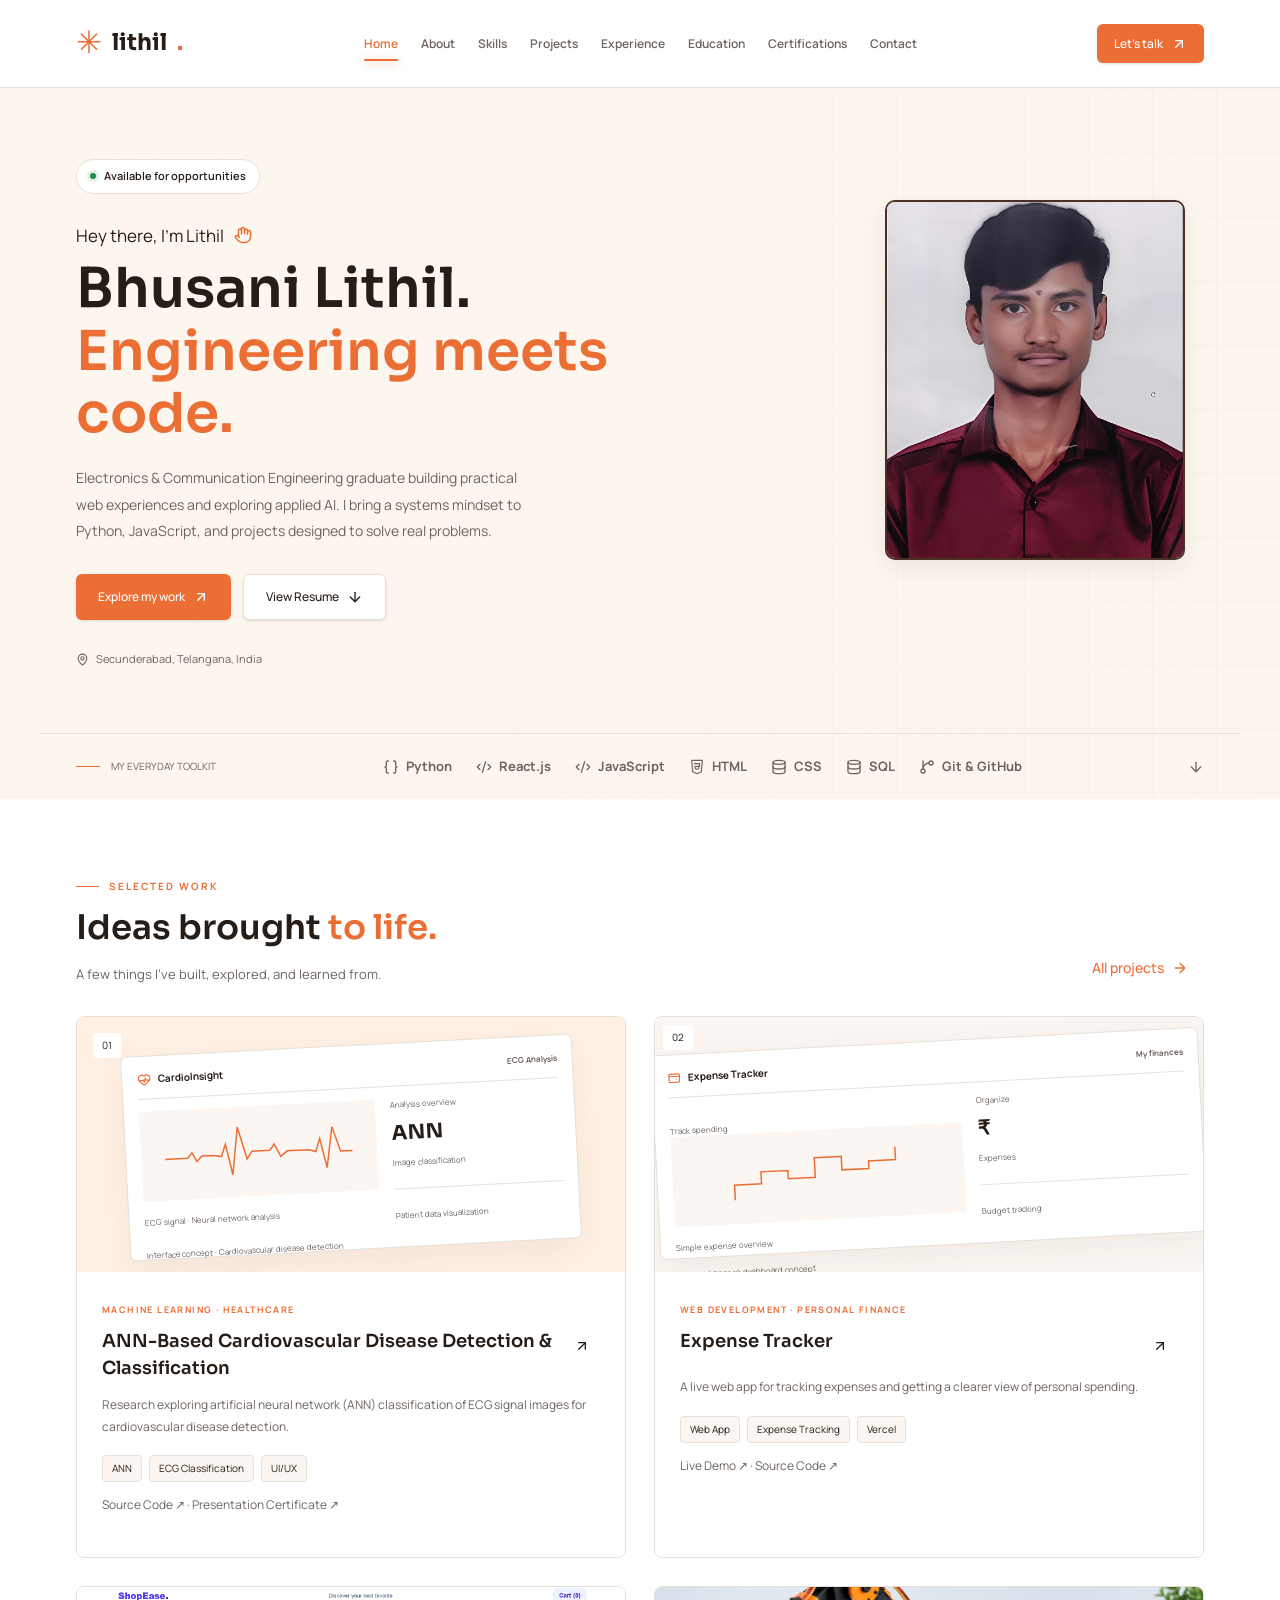
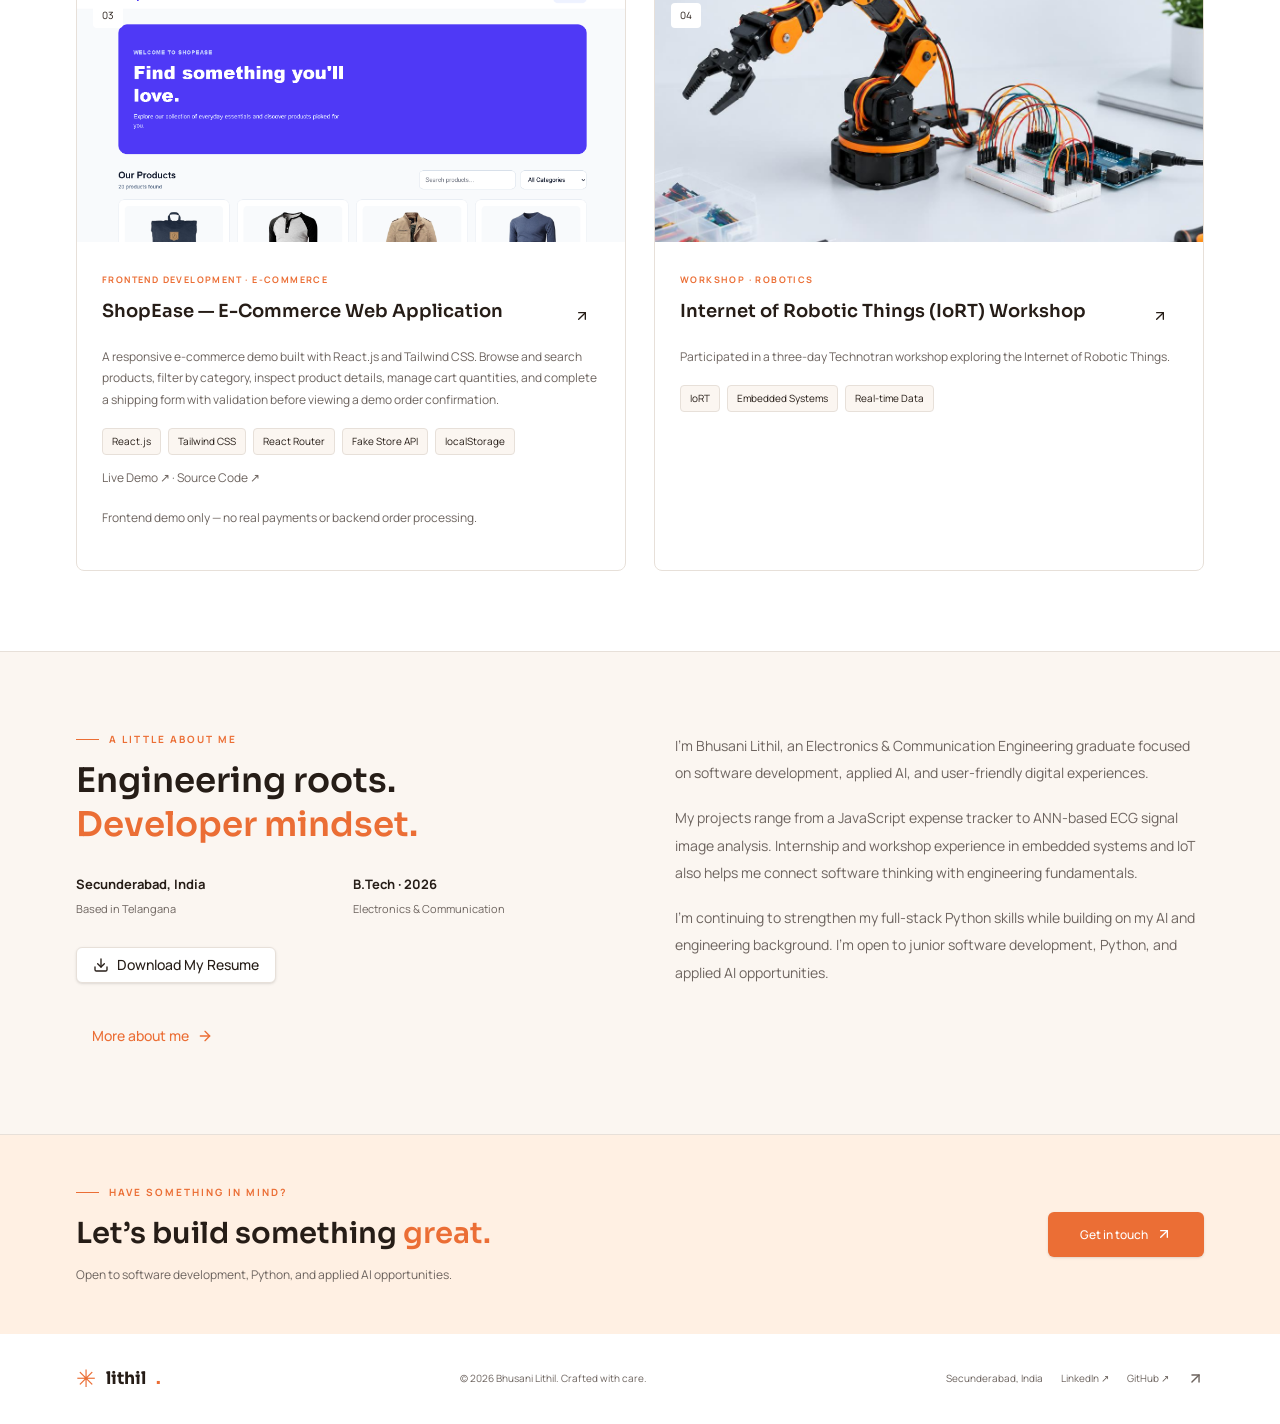
==== commit 345fba7d: "Use uploaded screenshot for ShopEase homepage card" ====
--- a/lithil-portfolio-standalone/lithil-portfolio/index.html
+++ b/lithil-portfolio-standalone/lithil-portfolio/index.html
@@ -1,2 +1,2 @@
 <!DOCTYPE html>
-<html lang="en"><head><meta charset="utf-8"/><meta content="width=device-width, initial-scale=1" name="viewport"/><title>Bhusani Lithil | Software Developer, Python & Applied AI</title><meta content="Bhusani Lithil" name="author"/><meta content="Bhusani Lithil is an Electronics and Communication Engineering graduate building practical web experiences and exploring applied AI, machine learning, and embedded systems." name="description"/><meta content="Bhusani Lithil | Software Developer, Python & Applied AI" property="og:title"/><meta content="Bhusani Lithil is an Electronics and Communication Engineering graduate building practical web experiences and exploring applied AI, machine learning, and embedded systems." property="og:description"/><meta content="website" property="og:type"/><meta content="summary_large_image" name="twitter:card"/><link href="styles.css" rel="stylesheet"/><link href="assets/favicon.png" rel="icon"/><script defer="" src="script.js"></script></head><body><header class="site-header"><div class="container-wide header-inner"><a aria-current="page" class="wordmark active" data-status="active" href="index.html"><span class="brand-symbol">✳</span> lithil<span class="text-primary">.</span></a><nav aria-label="Main navigation" class="desktop-nav"><a aria-current="page" class="nav-link active" data-status="active" href="index.html">Home</a><a class="nav-link" href="about.html">About</a><a class="nav-link" href="skills.html">Skills</a><a class="nav-link" href="projects.html">Projects</a><a class="nav-link" href="experience.html">Experience</a><a class="nav-link" href="education.html">Education</a><a class="nav-link" href="certification.html">Certifications</a><a class="nav-link" href="contact.html">Contact</a></nav><a class="inline-flex items-center justify-center gap-2 whitespace-nowrap rounded-md text-sm font-medium cursor-pointer transition-colors focus-visible:outline-none focus-visible:ring-1 focus-visible:ring-ring disabled:pointer-events-none disabled:opacity-50 disabled:cursor-not-allowed [&amp;_svg]:pointer-events-none [&amp;_svg]:size-4 [&amp;_svg]:shrink-0 bg-primary text-primary-foreground shadow hover:bg-primary/90 h-9 px-4 py-2 header-contact" href="contact.html">Let’s talk <svg aria-hidden="true" class="lucide lucide-arrow-up-right" fill="none" height="24" stroke="currentColor" stroke-linecap="round" stroke-linejoin="round" stroke-width="2" viewbox="0 0 24 24" width="24" xmlns="http://www.w3.org/2000/svg"><path d="M7 7h10v10"></path><path d="M7 17 17 7"></path></svg></a><button aria-controls="mobile-navigation" aria-expanded="false" aria-label="Open navigation" class="inline-flex items-center justify-center gap-2 whitespace-nowrap rounded-md text-sm font-medium cursor-pointer transition-colors focus-visible:outline-none focus-visible:ring-1 focus-visible:ring-ring disabled:pointer-events-none disabled:opacity-50 disabled:cursor-not-allowed [&amp;_svg]:pointer-events-none [&amp;_svg]:size-4 [&amp;_svg]:shrink-0 hover:bg-accent hover:text-accent-foreground h-9 w-9 mobile-menu-toggle"><svg aria-hidden="true" class="lucide lucide-menu" fill="none" height="24" stroke="currentColor" stroke-linecap="round" stroke-linejoin="round" stroke-width="2" viewbox="0 0 24 24" width="24" xmlns="http://www.w3.org/2000/svg"><path d="M4 5h16"></path><path d="M4 12h16"></path><path d="M4 19h16"></path></svg></button></div><nav aria-label="Mobile navigation" class="mobile-nav" hidden="" id="mobile-navigation"><a aria-current="page" class="nav-link active" data-status="active" href="index.html">Home</a><a class="nav-link" href="about.html">About</a><a class="nav-link" href="skills.html">Skills</a><a class="nav-link" href="projects.html">Projects</a><a class="nav-link" href="experience.html">Experience</a><a class="nav-link" href="education.html">Education</a><a class="nav-link" href="certification.html">Certifications</a><a class="nav-link" href="contact.html">Contact</a></nav></header><!--$--><main><section class="hero"><div class="hero-floating-skills" aria-hidden="true"><span class="floating-skill float-python">Py</span><span class="floating-skill float-react">⚛</span><span class="floating-skill float-js">JS</span><span class="floating-skill float-html">&lt;/&gt;</span><span class="floating-skill float-css">#</span><span class="floating-skill float-sql">DB</span><span class="floating-skill float-git">⑂</span></div><div class="container-wide hero-inner"><div class="hero-copy reveal"><div class="availability"><span class="status-dot"></span> Available for opportunities</div><p class="hero-greeting">Hey there, I’m Lithil <svg aria-hidden="true" class="lucide lucide-hand wave text-primary" fill="none" height="18" stroke="currentColor" stroke-linecap="round" stroke-linejoin="round" stroke-width="2" viewbox="0 0 24 24" width="18" xmlns="http://www.w3.org/2000/svg"><path d="M18 11V6a2 2 0 0 0-2-2a2 2 0 0 0-2 2"></path><path d="M14 10V4a2 2 0 0 0-2-2a2 2 0 0 0-2 2v2"></path><path d="M10 10.5V6a2 2 0 0 0-2-2a2 2 0 0 0-2 2v8"></path><path d="M18 8a2 2 0 1 1 4 0v6a8 8 0 0 1-8 8h-2c-2.8 0-4.5-.86-5.99-2.34l-3.6-3.6a2 2 0 0 1 2.83-2.82L7 15"></path></svg></p><h1>Bhusani Lithil.<br/><span>Engineering meets code.</span></h1><p class="hero-description">Electronics &amp; Communication Engineering graduate building practical web experiences and exploring applied AI. I bring a systems mindset to Python, JavaScript, and projects designed to solve real problems.</p><div class="hero-actions"><a class="inline-flex items-center justify-center gap-2 whitespace-nowrap rounded-md text-sm font-medium cursor-pointer transition-colors focus-visible:outline-none focus-visible:ring-1 focus-visible:ring-ring disabled:pointer-events-none disabled:opacity-50 disabled:cursor-not-allowed [&amp;_svg]:pointer-events-none [&amp;_svg]:size-4 [&amp;_svg]:shrink-0 bg-primary text-primary-foreground shadow hover:bg-primary/90 h-9 px-4 py-2" href="projects.html">Explore my work <svg aria-hidden="true" class="lucide lucide-arrow-up-right" fill="none" height="24" stroke="currentColor" stroke-linecap="round" stroke-linejoin="round" stroke-width="2" viewbox="0 0 24 24" width="24" xmlns="http://www.w3.org/2000/svg"><path d="M7 7h10v10"></path><path d="M7 17 17 7"></path></svg></a><a class="inline-flex items-center justify-center gap-2 whitespace-nowrap rounded-md text-sm font-medium cursor-pointer transition-colors focus-visible:outline-none focus-visible:ring-1 focus-visible:ring-ring disabled:pointer-events-none disabled:opacity-50 disabled:cursor-not-allowed [&amp;_svg]:pointer-events-none [&amp;_svg]:size-4 [&amp;_svg]:shrink-0 border border-input bg-background shadow-sm hover:bg-accent hover:text-accent-foreground h-9 px-4 py-2" href="assets/BhusaniLithil_FullStack.pdf" rel="noreferrer" target="_blank">View Resume <svg aria-hidden="true" class="lucide lucide-arrow-down" fill="none" height="24" stroke="currentColor" stroke-linecap="round" stroke-linejoin="round" stroke-width="2" viewbox="0 0 24 24" width="24" xmlns="http://www.w3.org/2000/svg"><path d="M12 5v14"></path><path d="m19 12-7 7-7-7"></path></svg></a></div><div class="hero-location"><svg aria-hidden="true" class="lucide lucide-map-pin" fill="none" height="13" stroke="currentColor" stroke-linecap="round" stroke-linejoin="round" stroke-width="2" viewbox="0 0 24 24" width="13" xmlns="http://www.w3.org/2000/svg"><path d="M20 10c0 4.993-5.539 10.193-7.399 11.799a1 1 0 0 1-1.202 0C9.539 20.193 4 14.993 4 10a8 8 0 0 1 16 0"></path><circle cx="12" cy="10" r="3"></circle></svg> Secunderabad, Telangana, India</div></div><div class="portrait-scene reveal reveal-delay"><div class="portrait-border"></div><img alt="Bhusani Lithil" class="portrait-image" fetchpriority="high" height="939" src="assets/lithil-portrait.png" width="768"/><span aria-hidden="true" class="portrait-spark">✳</span><div class="portrait-note"><svg aria-hidden="true" class="lucide lucide-code-xml" fill="none" height="24" stroke="currentColor" stroke-linecap="round" stroke-linejoin="round" stroke-width="2" viewbox="0 0 24 24" width="24" xmlns="http://www.w3.org/2000/svg"><path d="m18 16 4-4-4-4"></path><path d="m6 8-4 4 4 4"></path><path d="m14.5 4-5 16"></path></svg><div><strong>Ideas → Interfaces</strong><small>A little curiosity. A lot of code.</small></div></div></div></div><div class="container-wide hero-bottom"><div class="hero-bottom-label"><span></span> MY EVERYDAY TOOLKIT</div><div class="tech-strip"><span><svg aria-hidden="true" class="lucide lucide-braces" fill="none" height="24" stroke="currentColor" stroke-linecap="round" stroke-linejoin="round" stroke-width="2" viewbox="0 0 24 24" width="24" xmlns="http://www.w3.org/2000/svg"><path d="M8 3H7a2 2 0 0 0-2 2v5a2 2 0 0 1-2 2 2 2 0 0 1 2 2v5c0 1.1.9 2 2 2h1"></path><path d="M16 21h1a2 2 0 0 0 2-2v-5c0-1.1.9-2 2-2a2 2 0 0 1-2-2V5a2 2 0 0 0-2-2h-1"></path></svg> Python</span><span><svg aria-hidden="true" class="lucide lucide-code-xml" fill="none" height="24" stroke="currentColor" stroke-linecap="round" stroke-linejoin="round" stroke-width="2" viewbox="0 0 24 24" width="24" xmlns="http://www.w3.org/2000/svg"><path d="m18 16 4-4-4-4"></path><path d="m6 8-4 4 4 4"></path><path d="m14.5 4-5 16"></path></svg> React.js</span><span><svg aria-hidden="true" class="lucide lucide-code-xml" fill="none" height="24" stroke="currentColor" stroke-linecap="round" stroke-linejoin="round" stroke-width="2" viewbox="0 0 24 24" width="24" xmlns="http://www.w3.org/2000/svg"><path d="m18 16 4-4-4-4"></path><path d="m6 8-4 4 4 4"></path><path d="m14.5 4-5 16"></path></svg> JavaScript</span><span><svg aria-hidden="true" class="html5-icon" fill="none" height="24" stroke="currentColor" stroke-linecap="round" stroke-linejoin="round" stroke-width="1.7" viewbox="0 0 24 24" width="24" xmlns="http://www.w3.org/2000/svg"><path d="M4 2h16l-1.5 17L12 22l-6.5-3L4 2Z"></path><path d="M8 7h8l-.4 4H9l.4 3.5 2.6.8 2.6-.8.2-2"></path></svg> HTML</span><span><svg aria-hidden="true" class="lucide lucide-database" fill="none" height="24" stroke="currentColor" stroke-linecap="round" stroke-linejoin="round" stroke-width="2" viewbox="0 0 24 24" width="24" xmlns="http://www.w3.org/2000/svg"><ellipse cx="12" cy="5" rx="9" ry="3"></ellipse><path d="M3 5V19A9 3 0 0 0 21 19V5"></path><path d="M3 12A9 3 0 0 0 21 12"></path></svg> CSS</span><span><svg aria-hidden="true" class="lucide lucide-database" fill="none" height="24" stroke="currentColor" stroke-linecap="round" stroke-linejoin="round" stroke-width="2" viewbox="0 0 24 24" width="24" xmlns="http://www.w3.org/2000/svg"><ellipse cx="12" cy="5" rx="9" ry="3"></ellipse><path d="M3 5V19A9 3 0 0 0 21 19V5"></path><path d="M3 12A9 3 0 0 0 21 12"></path></svg> SQL</span><span><svg aria-hidden="true" class="lucide lucide-git-branch" fill="none" height="24" stroke="currentColor" stroke-linecap="round" stroke-linejoin="round" stroke-width="2" viewbox="0 0 24 24" width="24" xmlns="http://www.w3.org/2000/svg"><path d="M15 6a9 9 0 0 0-9 9V3"></path><circle cx="18" cy="6" r="3"></circle><circle cx="6" cy="18" r="3"></circle></svg> Git &amp; GitHub</span></div><a aria-label="More about Lithil" class="hidden md:block" href="about.html"><svg aria-hidden="true" class="lucide lucide-arrow-down" fill="none" height="16" stroke="currentColor" stroke-linecap="round" stroke-linejoin="round" stroke-width="2" viewbox="0 0 24 24" width="16" xmlns="http://www.w3.org/2000/svg"><path d="M12 5v14"></path><path d="m19 12-7 7-7-7"></path></svg></a></div></section><section class="section container-wide"><div class="section-top reveal"><div><div class="section-eyebrow">Selected work</div><h2 class="section-heading">Ideas brought <span>to life.</span></h2><p class="section-subtitle">A few things I’ve built, explored, and learned from.</p></div><a class="inline-flex items-center justify-center gap-2 whitespace-nowrap rounded-md text-sm font-medium cursor-pointer transition-colors focus-visible:outline-none focus-visible:ring-1 focus-visible:ring-ring disabled:pointer-events-none disabled:opacity-50 disabled:cursor-not-allowed [&amp;_svg]:pointer-events-none [&amp;_svg]:size-4 [&amp;_svg]:shrink-0 text-primary underline-offset-4 hover:underline h-9 px-4 py-2" href="projects.html">All projects<svg aria-hidden="true" class="lucide lucide-arrow-right" fill="none" height="24" stroke="currentColor" stroke-linecap="round" stroke-linejoin="round" stroke-width="2" viewbox="0 0 24 24" width="24" xmlns="http://www.w3.org/2000/svg"><path d="M5 12h14"></path><path d="m12 5 7 7-7 7"></path></svg></a></div><div class="project-grid reveal"><article class="project-card"><div class="project-visual medical-scene"><span class="project-number">0<!-- -->1</span><div aria-label="Illustrative concept of a cardiovascular analysis interface" class="medical-window" role="img"><div class="medical-title"><svg aria-hidden="true" class="lucide lucide-heart-pulse" fill="none" height="24" stroke="currentColor" stroke-linecap="round" stroke-linejoin="round" stroke-width="2" viewbox="0 0 24 24" width="24" xmlns="http://www.w3.org/2000/svg"><path d="M2 9.5a5.5 5.5 0 0 1 9.591-3.676.56.56 0 0 0 .818 0A5.49 5.49 0 0 1 22 9.5c0 2.29-1.5 4-3 5.5l-5.492 5.313a2 2 0 0 1-3 .019L5 15c-1.5-1.5-3-3.2-3-5.5"></path><path d="M3.22 13H9.5l.5-1 2 4.5 2-7 1.5 3.5h5.27"></path></svg> CardioInsight <span class="ml-auto text-muted-foreground text-[8px]">ECG Analysis</span></div><div class="medical-rule"></div><div class="medical-content"><div><div class="ecg-chart"><svg aria-hidden="true" viewbox="0 0 250 80"><path d="M0 45 H30 L36 38 L42 50 L49 43 H65 L75 45 L81 29 L89 70 L98 7 L109 50 L116 40 H140 L146 32 L154 49 L163 42 H192 L201 45 L207 28 L215 67 L224 13 L234 46 H250"></path></svg></div><div class="medical-caption">ECG signal · Neural network analysis</div></div><div class="medical-stats"><span>Analysis overview</span><strong>ANN</strong><span>Image classification</span><div class="medical-rule"></div><span>Patient data visualization</span></div></div><div class="medical-caption">Interface concept · Cardiovascular disease detection</div></div></div><div class="project-body"><span class="project-category">Machine learning · Healthcare</span><div class="project-title-row"><h3>ANN-Based Cardiovascular Disease Detection &amp; Classification</h3><a aria-label="View cardiovascular project details" class="inline-flex items-center justify-center gap-2 whitespace-nowrap rounded-md text-sm font-medium cursor-pointer transition-colors focus-visible:outline-none focus-visible:ring-1 focus-visible:ring-ring disabled:pointer-events-none disabled:opacity-50 disabled:cursor-not-allowed [&amp;_svg]:pointer-events-none [&amp;_svg]:size-4 [&amp;_svg]:shrink-0 hover:bg-accent hover:text-accent-foreground h-9 w-9" href="projects.html"><svg aria-hidden="true" class="lucide lucide-arrow-up-right" fill="none" height="24" stroke="currentColor" stroke-linecap="round" stroke-linejoin="round" stroke-width="2" viewbox="0 0 24 24" width="24" xmlns="http://www.w3.org/2000/svg"><path d="M7 7h10v10"></path><path d="M7 17 17 7"></path></svg></a></div><p>Research exploring artificial neural network (ANN) classification of ECG signal images for cardiovascular disease detection.</p><div class="tags"><span class="tag">ANN</span><span class="tag">ECG Classification</span><span class="tag">UI/UX</span></div><p><a href="https://github.com/LITHIL70/ECG-Analysis-using-ANN" target="_blank" rel="noreferrer">Source Code ↗</a> · <a href="https://drive.google.com/file/d/1aZB2Tnma1lWSWP0oKM8dGWWRQgf1kTjY/view" target="_blank" rel="noreferrer">Presentation Certificate ↗</a></p></div></article><article class="project-card"><div class="project-visual"><span class="project-number">0<!-- -->2</span><div class="medical-window" role="img" aria-label="Expense tracker dashboard concept"><div class="medical-title"><svg aria-hidden="true" class="lucide lucide-wallet" fill="none" height="24" stroke="currentColor" stroke-linecap="round" stroke-linejoin="round" stroke-width="2" viewbox="0 0 24 24" width="24" xmlns="http://www.w3.org/2000/svg"><rect x="3" y="5" width="18" height="14" rx="2"></rect><path d="M3 9h18"></path><path d="M16 14h.01"></path></svg> Expense Tracker <span class="ml-auto text-muted-foreground text-[8px]">My finances</span></div><div class="medical-rule"></div><div class="medical-content"><div><div class="medical-caption">Track spending</div><div class="ecg-chart"><svg aria-hidden="true" viewbox="0 0 250 80"><path d="M12 68V48H48V32H84V43H120V17H156V35H192V25H228V8"></path></svg></div><div class="medical-caption">Simple expense overview</div></div><div class="medical-stats"><span>Organize</span><strong>₹</strong><span>Expenses</span><div class="medical-rule"></div><span>Budget tracking</span></div></div><div class="medical-caption">Personal finance dashboard concept</div></div></div><div class="project-body"><span class="project-category">Web development · Personal finance</span><div class="project-title-row"><h3>Expense Tracker</h3><a aria-label="Open Expense Tracker live app" class="inline-flex items-center justify-center gap-2 whitespace-nowrap rounded-md text-sm font-medium cursor-pointer transition-colors focus-visible:outline-none focus-visible:ring-1 focus-visible:ring-ring disabled:pointer-events-none disabled:opacity-50 disabled:cursor-not-allowed [&amp;_svg]:pointer-events-none [&amp;_svg]:size-4 [&amp;_svg]:shrink-0 hover:bg-accent hover:text-accent-foreground h-9 w-9" href="https://expense-tracker-zypx.vercel.app/" rel="noreferrer" target="_blank"><svg aria-hidden="true" class="lucide lucide-arrow-up-right" fill="none" height="24" stroke="currentColor" stroke-linecap="round" stroke-linejoin="round" stroke-width="2" viewbox="0 0 24 24" width="24" xmlns="http://www.w3.org/2000/svg"><path d="M7 7h10v10"></path><path d="M7 17 17 7"></path></svg></a></div><p>A live web app for tracking expenses and getting a clearer view of personal spending.</p><div class="tags"><span class="tag">Web App</span><span class="tag">Expense Tracking</span><span class="tag">Vercel</span></div><p><a href="https://expense-tracker-zypx.vercel.app/" rel="noreferrer" target="_blank">Live Demo ↗</a> · <a href="https://github.com/LITHIL70/expense-tracker" rel="noreferrer" target="_blank">Source Code ↗</a></p></div></article><article class="project-card"><div class="project-visual"><span class="project-number">03</span><div class="medical-window" role="img" aria-label="ShopEase online shopping interface concept"><div class="medical-title">ShopEase <span class="ml-auto text-muted-foreground text-[8px]">Online store</span></div><div class="medical-rule"></div><div class="medical-content"><div><div class="medical-caption">Browse products</div><div class="ecg-chart"><svg aria-hidden="true" viewbox="0 0 250 80"><path d="M10 57h36l12-24 18 38 15-47 15 33h30l12-18 18 20h38l12-30 14 28h20"></path></svg></div><div class="medical-caption">Cart · Checkout · Confirmation</div></div><div class="medical-stats"><span>Shopping</span><strong>₹</strong><span>Order summary</span><div class="medical-rule"></div><span>Responsive UI</span></div></div><div class="medical-caption">React e-commerce demo</div></div></div><div class="project-body"><span class="project-category">Frontend development · E-commerce</span><div class="project-title-row"><h3>ShopEase — E-Commerce Web Application</h3><a aria-label="Open ShopEase live demo" class="inline-flex items-center justify-center gap-2 whitespace-nowrap rounded-md text-sm font-medium cursor-pointer transition-colors focus-visible:outline-none focus-visible:ring-1 focus-visible:ring-ring disabled:pointer-events-none disabled:opacity-50 disabled:cursor-not-allowed [&amp;_svg]:pointer-events-none [&amp;_svg]:size-4 [&amp;_svg]:shrink-0 hover:bg-accent hover:text-accent-foreground h-9 w-9" href="https://shopease-ecommerce-tan.vercel.app/" rel="noreferrer" target="_blank"><svg aria-hidden="true" class="lucide lucide-arrow-up-right" fill="none" height="24" stroke="currentColor" stroke-linecap="round" stroke-linejoin="round" stroke-width="2" viewbox="0 0 24 24" width="24" xmlns="http://www.w3.org/2000/svg"><path d="M7 7h10v10"></path><path d="M7 17 17 7"></path></svg></a></div><p>A responsive e-commerce demo built with React.js and Tailwind CSS. Browse and search products, filter by category, inspect product details, manage cart quantities, and complete a shipping form with validation before viewing a demo order confirmation.</p><div class="tags"><span class="tag">React.js</span><span class="tag">Tailwind CSS</span><span class="tag">React Router</span><span class="tag">Fake Store API</span><span class="tag">localStorage</span></div><p><a href="https://shopease-ecommerce-tan.vercel.app/" target="_blank" rel="noreferrer">Live Demo ↗</a> · <a href="https://github.com/LITHIL70/shopease-ecommerce" target="_blank" rel="noreferrer">Source Code ↗</a></p><p class="!mt-4">Frontend demo only — no real payments or backend order processing.</p></div></article><article class="project-card"><div class="project-visual"><span class="project-number">04</span><img alt="Conceptual robotics setup with robotic arm and microcontroller" height="800" loading="lazy" src="assets/robotics.jpg" width="1200"/></div><div class="project-body"><span class="project-category">Workshop · Robotics</span><div class="project-title-row"><h3>Internet of Robotic Things (IoRT) Workshop</h3><a aria-label="View robotics project details" class="inline-flex items-center justify-center gap-2 whitespace-nowrap rounded-md text-sm font-medium cursor-pointer transition-colors focus-visible:outline-none focus-visible:ring-1 focus-visible:ring-ring disabled:pointer-events-none disabled:opacity-50 disabled:cursor-not-allowed [&amp;_svg]:pointer-events-none [&amp;_svg]:size-4 [&amp;_svg]:shrink-0 hover:bg-accent hover:text-accent-foreground h-9 w-9" href="projects.html"><svg aria-hidden="true" class="lucide lucide-arrow-up-right" fill="none" height="24" stroke="currentColor" stroke-linecap="round" stroke-linejoin="round" stroke-width="2" viewbox="0 0 24 24" width="24" xmlns="http://www.w3.org/2000/svg"><path d="M7 7h10v10"></path><path d="M7 17 17 7"></path></svg></a></div><p>Participated in a three-day Technotran workshop exploring the Internet of Robotic Things.</p><div class="tags"><span class="tag">IoRT</span><span class="tag">Embedded Systems</span><span class="tag">Real-time Data</span></div></div></article></div></section><section class="section about-band"><div class="container-wide"><div class="about-layout reveal"><div><div class="section-eyebrow">A little about me</div><h2 class="section-heading">Engineering roots.<br/><span>Developer mindset.</span></h2><div class="fact-grid"><div><strong>Secunderabad, India</strong><span>Based in Telangana</span></div><div><strong>B.Tech · 2026</strong><span>Electronics &amp; Communication</span></div></div><a class="inline-flex items-center justify-center gap-2 whitespace-nowrap rounded-md text-sm font-medium cursor-pointer transition-colors focus-visible:outline-none focus-visible:ring-1 focus-visible:ring-ring disabled:pointer-events-none disabled:opacity-50 disabled:cursor-not-allowed [&amp;_svg]:pointer-events-none [&amp;_svg]:size-4 [&amp;_svg]:shrink-0 border border-input bg-background shadow-sm hover:bg-accent hover:text-accent-foreground h-9 px-4 py-2 mt-7" download="Bhusani-Lithil-Resume.pdf" href="assets/BhusaniLithil_FullStack.pdf"><svg aria-hidden="true" class="lucide lucide-download" fill="none" height="24" stroke="currentColor" stroke-linecap="round" stroke-linejoin="round" stroke-width="2" viewbox="0 0 24 24" width="24" xmlns="http://www.w3.org/2000/svg"><path d="M12 15V3"></path><path d="M21 15v4a2 2 0 0 1-2 2H5a2 2 0 0 1-2-2v-4"></path><path d="m7 10 5 5 5-5"></path></svg> Download My Resume</a></div><div class="about-text"><p>I’m Bhusani Lithil, an Electronics &amp; Communication Engineering graduate focused on software development, applied AI, and user-friendly digital experiences.</p><p>My projects range from a JavaScript expense tracker to ANN-based ECG signal image analysis. Internship and workshop experience in embedded systems and IoT also helps me connect software thinking with engineering fundamentals.</p><p>I’m continuing to strengthen my full-stack Python skills while building on my AI and engineering background. I’m open to junior software development, Python, and applied AI opportunities.</p></div></div><div class="mt-8"><a class="inline-flex items-center justify-center gap-2 whitespace-nowrap rounded-md text-sm font-medium cursor-pointer transition-colors focus-visible:outline-none focus-visible:ring-1 focus-visible:ring-ring disabled:pointer-events-none disabled:opacity-50 disabled:cursor-not-allowed [&amp;_svg]:pointer-events-none [&amp;_svg]:size-4 [&amp;_svg]:shrink-0 text-primary underline-offset-4 hover:underline h-9 px-4 py-2" href="about.html">More about me<svg aria-hidden="true" class="lucide lucide-arrow-right" fill="none" height="24" stroke="currentColor" stroke-linecap="round" stroke-linejoin="round" stroke-width="2" viewbox="0 0 24 24" width="24" xmlns="http://www.w3.org/2000/svg"><path d="M5 12h14"></path><path d="m12 5 7 7-7 7"></path></svg></a></div></div></section></main><!--/$--><section class="cta-band"><div class="container-wide cta-inner"><div><div class="section-eyebrow">Have something in mind?</div><h2>Let’s build something <span class="text-primary">great.</span></h2><p>Open to software development, Python, and applied AI opportunities.</p></div><a class="inline-flex items-center justify-center gap-2 whitespace-nowrap text-sm font-medium cursor-pointer transition-colors focus-visible:outline-none focus-visible:ring-1 focus-visible:ring-ring disabled:pointer-events-none disabled:opacity-50 disabled:cursor-not-allowed [&amp;_svg]:pointer-events-none [&amp;_svg]:size-4 [&amp;_svg]:shrink-0 bg-primary text-primary-foreground shadow hover:bg-primary/90 h-10 rounded-md px-8" href="contact.html">Get in touch <svg aria-hidden="true" class="lucide lucide-arrow-up-right" fill="none" height="24" stroke="currentColor" stroke-linecap="round" stroke-linejoin="round" stroke-width="2" viewbox="0 0 24 24" width="24" xmlns="http://www.w3.org/2000/svg"><path d="M7 7h10v10"></path><path d="M7 17 17 7"></path></svg></a></div></section><footer class="site-footer"><div class="container-wide footer-inner"><a aria-current="page" class="wordmark active" data-status="active" href="index.html"><span class="brand-symbol">✳</span> lithil<span class="text-primary">.</span></a><p>© 2026 Bhusani Lithil. Crafted with care.</p><div class="footer-right"><span>Secunderabad, India</span><a class="footer-social" href="https://www.linkedin.com/in/bhusani-lithil/" rel="noreferrer" target="_blank">LinkedIn ↗</a><a class="footer-social" href="https://github.com/LITHIL70" rel="noreferrer" target="_blank">GitHub ↗</a><a aria-label="Email Lithil" href="mailto:bhusanilithil111@gmail.com"><svg aria-hidden="true" class="lucide lucide-arrow-up-right" fill="none" height="17" stroke="currentColor" stroke-linecap="round" stroke-linejoin="round" stroke-width="2" viewbox="0 0 24 24" width="17" xmlns="http://www.w3.org/2000/svg"><path d="M7 7h10v10"></path><path d="M7 17 17 7"></path></svg></a></div></div></footer></body></html>+<html lang="en"><head><meta charset="utf-8"/><meta content="width=device-width, initial-scale=1" name="viewport"/><title>Bhusani Lithil | Software Developer, Python & Applied AI</title><meta content="Bhusani Lithil" name="author"/><meta content="Bhusani Lithil is an Electronics and Communication Engineering graduate building practical web experiences and exploring applied AI, machine learning, and embedded systems." name="description"/><meta content="Bhusani Lithil | Software Developer, Python & Applied AI" property="og:title"/><meta content="Bhusani Lithil is an Electronics and Communication Engineering graduate building practical web experiences and exploring applied AI, machine learning, and embedded systems." property="og:description"/><meta content="website" property="og:type"/><meta content="summary_large_image" name="twitter:card"/><link href="styles.css" rel="stylesheet"/><link href="assets/favicon.png" rel="icon"/><script defer="" src="script.js"></script></head><body><header class="site-header"><div class="container-wide header-inner"><a aria-current="page" class="wordmark active" data-status="active" href="index.html"><span class="brand-symbol">✳</span> lithil<span class="text-primary">.</span></a><nav aria-label="Main navigation" class="desktop-nav"><a aria-current="page" class="nav-link active" data-status="active" href="index.html">Home</a><a class="nav-link" href="about.html">About</a><a class="nav-link" href="skills.html">Skills</a><a class="nav-link" href="projects.html">Projects</a><a class="nav-link" href="experience.html">Experience</a><a class="nav-link" href="education.html">Education</a><a class="nav-link" href="certification.html">Certifications</a><a class="nav-link" href="contact.html">Contact</a></nav><a class="inline-flex items-center justify-center gap-2 whitespace-nowrap rounded-md text-sm font-medium cursor-pointer transition-colors focus-visible:outline-none focus-visible:ring-1 focus-visible:ring-ring disabled:pointer-events-none disabled:opacity-50 disabled:cursor-not-allowed [&amp;_svg]:pointer-events-none [&amp;_svg]:size-4 [&amp;_svg]:shrink-0 bg-primary text-primary-foreground shadow hover:bg-primary/90 h-9 px-4 py-2 header-contact" href="contact.html">Let’s talk <svg aria-hidden="true" class="lucide lucide-arrow-up-right" fill="none" height="24" stroke="currentColor" stroke-linecap="round" stroke-linejoin="round" stroke-width="2" viewbox="0 0 24 24" width="24" xmlns="http://www.w3.org/2000/svg"><path d="M7 7h10v10"></path><path d="M7 17 17 7"></path></svg></a><button aria-controls="mobile-navigation" aria-expanded="false" aria-label="Open navigation" class="inline-flex items-center justify-center gap-2 whitespace-nowrap rounded-md text-sm font-medium cursor-pointer transition-colors focus-visible:outline-none focus-visible:ring-1 focus-visible:ring-ring disabled:pointer-events-none disabled:opacity-50 disabled:cursor-not-allowed [&amp;_svg]:pointer-events-none [&amp;_svg]:size-4 [&amp;_svg]:shrink-0 hover:bg-accent hover:text-accent-foreground h-9 w-9 mobile-menu-toggle"><svg aria-hidden="true" class="lucide lucide-menu" fill="none" height="24" stroke="currentColor" stroke-linecap="round" stroke-linejoin="round" stroke-width="2" viewbox="0 0 24 24" width="24" xmlns="http://www.w3.org/2000/svg"><path d="M4 5h16"></path><path d="M4 12h16"></path><path d="M4 19h16"></path></svg></button></div><nav aria-label="Mobile navigation" class="mobile-nav" hidden="" id="mobile-navigation"><a aria-current="page" class="nav-link active" data-status="active" href="index.html">Home</a><a class="nav-link" href="about.html">About</a><a class="nav-link" href="skills.html">Skills</a><a class="nav-link" href="projects.html">Projects</a><a class="nav-link" href="experience.html">Experience</a><a class="nav-link" href="education.html">Education</a><a class="nav-link" href="certification.html">Certifications</a><a class="nav-link" href="contact.html">Contact</a></nav></header><!--$--><main><section class="hero"><div class="hero-floating-skills" aria-hidden="true"><span class="floating-skill float-python">Py</span><span class="floating-skill float-react">⚛</span><span class="floating-skill float-js">JS</span><span class="floating-skill float-html">&lt;/&gt;</span><span class="floating-skill float-css">#</span><span class="floating-skill float-sql">DB</span><span class="floating-skill float-git">⑂</span></div><div class="container-wide hero-inner"><div class="hero-copy reveal"><div class="availability"><span class="status-dot"></span> Available for opportunities</div><p class="hero-greeting">Hey there, I’m Lithil <svg aria-hidden="true" class="lucide lucide-hand wave text-primary" fill="none" height="18" stroke="currentColor" stroke-linecap="round" stroke-linejoin="round" stroke-width="2" viewbox="0 0 24 24" width="18" xmlns="http://www.w3.org/2000/svg"><path d="M18 11V6a2 2 0 0 0-2-2a2 2 0 0 0-2 2"></path><path d="M14 10V4a2 2 0 0 0-2-2a2 2 0 0 0-2 2v2"></path><path d="M10 10.5V6a2 2 0 0 0-2-2a2 2 0 0 0-2 2v8"></path><path d="M18 8a2 2 0 1 1 4 0v6a8 8 0 0 1-8 8h-2c-2.8 0-4.5-.86-5.99-2.34l-3.6-3.6a2 2 0 0 1 2.83-2.82L7 15"></path></svg></p><h1>Bhusani Lithil.<br/><span>Engineering meets code.</span></h1><p class="hero-description">Electronics &amp; Communication Engineering graduate building practical web experiences and exploring applied AI. I bring a systems mindset to Python, JavaScript, and projects designed to solve real problems.</p><div class="hero-actions"><a class="inline-flex items-center justify-center gap-2 whitespace-nowrap rounded-md text-sm font-medium cursor-pointer transition-colors focus-visible:outline-none focus-visible:ring-1 focus-visible:ring-ring disabled:pointer-events-none disabled:opacity-50 disabled:cursor-not-allowed [&amp;_svg]:pointer-events-none [&amp;_svg]:size-4 [&amp;_svg]:shrink-0 bg-primary text-primary-foreground shadow hover:bg-primary/90 h-9 px-4 py-2" href="projects.html">Explore my work <svg aria-hidden="true" class="lucide lucide-arrow-up-right" fill="none" height="24" stroke="currentColor" stroke-linecap="round" stroke-linejoin="round" stroke-width="2" viewbox="0 0 24 24" width="24" xmlns="http://www.w3.org/2000/svg"><path d="M7 7h10v10"></path><path d="M7 17 17 7"></path></svg></a><a class="inline-flex items-center justify-center gap-2 whitespace-nowrap rounded-md text-sm font-medium cursor-pointer transition-colors focus-visible:outline-none focus-visible:ring-1 focus-visible:ring-ring disabled:pointer-events-none disabled:opacity-50 disabled:cursor-not-allowed [&amp;_svg]:pointer-events-none [&amp;_svg]:size-4 [&amp;_svg]:shrink-0 border border-input bg-background shadow-sm hover:bg-accent hover:text-accent-foreground h-9 px-4 py-2" href="assets/BhusaniLithil_FullStack.pdf" rel="noreferrer" target="_blank">View Resume <svg aria-hidden="true" class="lucide lucide-arrow-down" fill="none" height="24" stroke="currentColor" stroke-linecap="round" stroke-linejoin="round" stroke-width="2" viewbox="0 0 24 24" width="24" xmlns="http://www.w3.org/2000/svg"><path d="M12 5v14"></path><path d="m19 12-7 7-7-7"></path></svg></a></div><div class="hero-location"><svg aria-hidden="true" class="lucide lucide-map-pin" fill="none" height="13" stroke="currentColor" stroke-linecap="round" stroke-linejoin="round" stroke-width="2" viewbox="0 0 24 24" width="13" xmlns="http://www.w3.org/2000/svg"><path d="M20 10c0 4.993-5.539 10.193-7.399 11.799a1 1 0 0 1-1.202 0C9.539 20.193 4 14.993 4 10a8 8 0 0 1 16 0"></path><circle cx="12" cy="10" r="3"></circle></svg> Secunderabad, Telangana, India</div></div><div class="portrait-scene reveal reveal-delay"><div class="portrait-border"></div><img alt="Bhusani Lithil" class="portrait-image" fetchpriority="high" height="939" src="assets/lithil-portrait.png" width="768"/><span aria-hidden="true" class="portrait-spark">✳</span><div class="portrait-note"><svg aria-hidden="true" class="lucide lucide-code-xml" fill="none" height="24" stroke="currentColor" stroke-linecap="round" stroke-linejoin="round" stroke-width="2" viewbox="0 0 24 24" width="24" xmlns="http://www.w3.org/2000/svg"><path d="m18 16 4-4-4-4"></path><path d="m6 8-4 4 4 4"></path><path d="m14.5 4-5 16"></path></svg><div><strong>Ideas → Interfaces</strong><small>A little curiosity. A lot of code.</small></div></div></div></div><div class="container-wide hero-bottom"><div class="hero-bottom-label"><span></span> MY EVERYDAY TOOLKIT</div><div class="tech-strip"><span><svg aria-hidden="true" class="lucide lucide-braces" fill="none" height="24" stroke="currentColor" stroke-linecap="round" stroke-linejoin="round" stroke-width="2" viewbox="0 0 24 24" width="24" xmlns="http://www.w3.org/2000/svg"><path d="M8 3H7a2 2 0 0 0-2 2v5a2 2 0 0 1-2 2 2 2 0 0 1 2 2v5c0 1.1.9 2 2 2h1"></path><path d="M16 21h1a2 2 0 0 0 2-2v-5c0-1.1.9-2 2-2a2 2 0 0 1-2-2V5a2 2 0 0 0-2-2h-1"></path></svg> Python</span><span><svg aria-hidden="true" class="lucide lucide-code-xml" fill="none" height="24" stroke="currentColor" stroke-linecap="round" stroke-linejoin="round" stroke-width="2" viewbox="0 0 24 24" width="24" xmlns="http://www.w3.org/2000/svg"><path d="m18 16 4-4-4-4"></path><path d="m6 8-4 4 4 4"></path><path d="m14.5 4-5 16"></path></svg> React.js</span><span><svg aria-hidden="true" class="lucide lucide-code-xml" fill="none" height="24" stroke="currentColor" stroke-linecap="round" stroke-linejoin="round" stroke-width="2" viewbox="0 0 24 24" width="24" xmlns="http://www.w3.org/2000/svg"><path d="m18 16 4-4-4-4"></path><path d="m6 8-4 4 4 4"></path><path d="m14.5 4-5 16"></path></svg> JavaScript</span><span><svg aria-hidden="true" class="html5-icon" fill="none" height="24" stroke="currentColor" stroke-linecap="round" stroke-linejoin="round" stroke-width="1.7" viewbox="0 0 24 24" width="24" xmlns="http://www.w3.org/2000/svg"><path d="M4 2h16l-1.5 17L12 22l-6.5-3L4 2Z"></path><path d="M8 7h8l-.4 4H9l.4 3.5 2.6.8 2.6-.8.2-2"></path></svg> HTML</span><span><svg aria-hidden="true" class="lucide lucide-database" fill="none" height="24" stroke="currentColor" stroke-linecap="round" stroke-linejoin="round" stroke-width="2" viewbox="0 0 24 24" width="24" xmlns="http://www.w3.org/2000/svg"><ellipse cx="12" cy="5" rx="9" ry="3"></ellipse><path d="M3 5V19A9 3 0 0 0 21 19V5"></path><path d="M3 12A9 3 0 0 0 21 12"></path></svg> CSS</span><span><svg aria-hidden="true" class="lucide lucide-database" fill="none" height="24" stroke="currentColor" stroke-linecap="round" stroke-linejoin="round" stroke-width="2" viewbox="0 0 24 24" width="24" xmlns="http://www.w3.org/2000/svg"><ellipse cx="12" cy="5" rx="9" ry="3"></ellipse><path d="M3 5V19A9 3 0 0 0 21 19V5"></path><path d="M3 12A9 3 0 0 0 21 12"></path></svg> SQL</span><span><svg aria-hidden="true" class="lucide lucide-git-branch" fill="none" height="24" stroke="currentColor" stroke-linecap="round" stroke-linejoin="round" stroke-width="2" viewbox="0 0 24 24" width="24" xmlns="http://www.w3.org/2000/svg"><path d="M15 6a9 9 0 0 0-9 9V3"></path><circle cx="18" cy="6" r="3"></circle><circle cx="6" cy="18" r="3"></circle></svg> Git &amp; GitHub</span></div><a aria-label="More about Lithil" class="hidden md:block" href="about.html"><svg aria-hidden="true" class="lucide lucide-arrow-down" fill="none" height="16" stroke="currentColor" stroke-linecap="round" stroke-linejoin="round" stroke-width="2" viewbox="0 0 24 24" width="16" xmlns="http://www.w3.org/2000/svg"><path d="M12 5v14"></path><path d="m19 12-7 7-7-7"></path></svg></a></div></section><section class="section container-wide"><div class="section-top reveal"><div><div class="section-eyebrow">Selected work</div><h2 class="section-heading">Ideas brought <span>to life.</span></h2><p class="section-subtitle">A few things I’ve built, explored, and learned from.</p></div><a class="inline-flex items-center justify-center gap-2 whitespace-nowrap rounded-md text-sm font-medium cursor-pointer transition-colors focus-visible:outline-none focus-visible:ring-1 focus-visible:ring-ring disabled:pointer-events-none disabled:opacity-50 disabled:cursor-not-allowed [&amp;_svg]:pointer-events-none [&amp;_svg]:size-4 [&amp;_svg]:shrink-0 text-primary underline-offset-4 hover:underline h-9 px-4 py-2" href="projects.html">All projects<svg aria-hidden="true" class="lucide lucide-arrow-right" fill="none" height="24" stroke="currentColor" stroke-linecap="round" stroke-linejoin="round" stroke-width="2" viewbox="0 0 24 24" width="24" xmlns="http://www.w3.org/2000/svg"><path d="M5 12h14"></path><path d="m12 5 7 7-7 7"></path></svg></a></div><div class="project-grid reveal"><article class="project-card"><div class="project-visual medical-scene"><span class="project-number">0<!-- -->1</span><div aria-label="Illustrative concept of a cardiovascular analysis interface" class="medical-window" role="img"><div class="medical-title"><svg aria-hidden="true" class="lucide lucide-heart-pulse" fill="none" height="24" stroke="currentColor" stroke-linecap="round" stroke-linejoin="round" stroke-width="2" viewbox="0 0 24 24" width="24" xmlns="http://www.w3.org/2000/svg"><path d="M2 9.5a5.5 5.5 0 0 1 9.591-3.676.56.56 0 0 0 .818 0A5.49 5.49 0 0 1 22 9.5c0 2.29-1.5 4-3 5.5l-5.492 5.313a2 2 0 0 1-3 .019L5 15c-1.5-1.5-3-3.2-3-5.5"></path><path d="M3.22 13H9.5l.5-1 2 4.5 2-7 1.5 3.5h5.27"></path></svg> CardioInsight <span class="ml-auto text-muted-foreground text-[8px]">ECG Analysis</span></div><div class="medical-rule"></div><div class="medical-content"><div><div class="ecg-chart"><svg aria-hidden="true" viewbox="0 0 250 80"><path d="M0 45 H30 L36 38 L42 50 L49 43 H65 L75 45 L81 29 L89 70 L98 7 L109 50 L116 40 H140 L146 32 L154 49 L163 42 H192 L201 45 L207 28 L215 67 L224 13 L234 46 H250"></path></svg></div><div class="medical-caption">ECG signal · Neural network analysis</div></div><div class="medical-stats"><span>Analysis overview</span><strong>ANN</strong><span>Image classification</span><div class="medical-rule"></div><span>Patient data visualization</span></div></div><div class="medical-caption">Interface concept · Cardiovascular disease detection</div></div></div><div class="project-body"><span class="project-category">Machine learning · Healthcare</span><div class="project-title-row"><h3>ANN-Based Cardiovascular Disease Detection &amp; Classification</h3><a aria-label="View cardiovascular project details" class="inline-flex items-center justify-center gap-2 whitespace-nowrap rounded-md text-sm font-medium cursor-pointer transition-colors focus-visible:outline-none focus-visible:ring-1 focus-visible:ring-ring disabled:pointer-events-none disabled:opacity-50 disabled:cursor-not-allowed [&amp;_svg]:pointer-events-none [&amp;_svg]:size-4 [&amp;_svg]:shrink-0 hover:bg-accent hover:text-accent-foreground h-9 w-9" href="projects.html"><svg aria-hidden="true" class="lucide lucide-arrow-up-right" fill="none" height="24" stroke="currentColor" stroke-linecap="round" stroke-linejoin="round" stroke-width="2" viewbox="0 0 24 24" width="24" xmlns="http://www.w3.org/2000/svg"><path d="M7 7h10v10"></path><path d="M7 17 17 7"></path></svg></a></div><p>Research exploring artificial neural network (ANN) classification of ECG signal images for cardiovascular disease detection.</p><div class="tags"><span class="tag">ANN</span><span class="tag">ECG Classification</span><span class="tag">UI/UX</span></div><p><a href="https://github.com/LITHIL70/ECG-Analysis-using-ANN" target="_blank" rel="noreferrer">Source Code ↗</a> · <a href="https://drive.google.com/file/d/1aZB2Tnma1lWSWP0oKM8dGWWRQgf1kTjY/view" target="_blank" rel="noreferrer">Presentation Certificate ↗</a></p></div></article><article class="project-card"><div class="project-visual"><span class="project-number">0<!-- -->2</span><div class="medical-window" role="img" aria-label="Expense tracker dashboard concept"><div class="medical-title"><svg aria-hidden="true" class="lucide lucide-wallet" fill="none" height="24" stroke="currentColor" stroke-linecap="round" stroke-linejoin="round" stroke-width="2" viewbox="0 0 24 24" width="24" xmlns="http://www.w3.org/2000/svg"><rect x="3" y="5" width="18" height="14" rx="2"></rect><path d="M3 9h18"></path><path d="M16 14h.01"></path></svg> Expense Tracker <span class="ml-auto text-muted-foreground text-[8px]">My finances</span></div><div class="medical-rule"></div><div class="medical-content"><div><div class="medical-caption">Track spending</div><div class="ecg-chart"><svg aria-hidden="true" viewbox="0 0 250 80"><path d="M12 68V48H48V32H84V43H120V17H156V35H192V25H228V8"></path></svg></div><div class="medical-caption">Simple expense overview</div></div><div class="medical-stats"><span>Organize</span><strong>₹</strong><span>Expenses</span><div class="medical-rule"></div><span>Budget tracking</span></div></div><div class="medical-caption">Personal finance dashboard concept</div></div></div><div class="project-body"><span class="project-category">Web development · Personal finance</span><div class="project-title-row"><h3>Expense Tracker</h3><a aria-label="Open Expense Tracker live app" class="inline-flex items-center justify-center gap-2 whitespace-nowrap rounded-md text-sm font-medium cursor-pointer transition-colors focus-visible:outline-none focus-visible:ring-1 focus-visible:ring-ring disabled:pointer-events-none disabled:opacity-50 disabled:cursor-not-allowed [&amp;_svg]:pointer-events-none [&amp;_svg]:size-4 [&amp;_svg]:shrink-0 hover:bg-accent hover:text-accent-foreground h-9 w-9" href="https://expense-tracker-zypx.vercel.app/" rel="noreferrer" target="_blank"><svg aria-hidden="true" class="lucide lucide-arrow-up-right" fill="none" height="24" stroke="currentColor" stroke-linecap="round" stroke-linejoin="round" stroke-width="2" viewbox="0 0 24 24" width="24" xmlns="http://www.w3.org/2000/svg"><path d="M7 7h10v10"></path><path d="M7 17 17 7"></path></svg></a></div><p>A live web app for tracking expenses and getting a clearer view of personal spending.</p><div class="tags"><span class="tag">Web App</span><span class="tag">Expense Tracking</span><span class="tag">Vercel</span></div><p><a href="https://expense-tracker-zypx.vercel.app/" rel="noreferrer" target="_blank">Live Demo ↗</a> · <a href="https://github.com/LITHIL70/expense-tracker" rel="noreferrer" target="_blank">Source Code ↗</a></p></div></article><article class="project-card"><div class="project-visual"><span class="project-number">03</span><img alt="ShopEase e-commerce application screenshot" height="800" loading="lazy" src="assets/shopease.png.png" width="1200"/></div><div class="project-body"><span class="project-category">Frontend development · E-commerce</span><div class="project-title-row"><h3>ShopEase — E-Commerce Web Application</h3><a aria-label="Open ShopEase live demo" class="inline-flex items-center justify-center gap-2 whitespace-nowrap rounded-md text-sm font-medium cursor-pointer transition-colors focus-visible:outline-none focus-visible:ring-1 focus-visible:ring-ring disabled:pointer-events-none disabled:opacity-50 disabled:cursor-not-allowed [&amp;_svg]:pointer-events-none [&amp;_svg]:size-4 [&amp;_svg]:shrink-0 hover:bg-accent hover:text-accent-foreground h-9 w-9" href="https://shopease-ecommerce-tan.vercel.app/" rel="noreferrer" target="_blank"><svg aria-hidden="true" class="lucide lucide-arrow-up-right" fill="none" height="24" stroke="currentColor" stroke-linecap="round" stroke-linejoin="round" stroke-width="2" viewbox="0 0 24 24" width="24" xmlns="http://www.w3.org/2000/svg"><path d="M7 7h10v10"></path><path d="M7 17 17 7"></path></svg></a></div><p>A responsive e-commerce demo built with React.js and Tailwind CSS. Browse and search products, filter by category, inspect product details, manage cart quantities, and complete a shipping form with validation before viewing a demo order confirmation.</p><div class="tags"><span class="tag">React.js</span><span class="tag">Tailwind CSS</span><span class="tag">React Router</span><span class="tag">Fake Store API</span><span class="tag">localStorage</span></div><p><a href="https://shopease-ecommerce-tan.vercel.app/" target="_blank" rel="noreferrer">Live Demo ↗</a> · <a href="https://github.com/LITHIL70/shopease-ecommerce" target="_blank" rel="noreferrer">Source Code ↗</a></p><p class="!mt-4">Frontend demo only — no real payments or backend order processing.</p></div></article><article class="project-card"><div class="project-visual"><span class="project-number">04</span><img alt="Conceptual robotics setup with robotic arm and microcontroller" height="800" loading="lazy" src="assets/robotics.jpg" width="1200"/></div><div class="project-body"><span class="project-category">Workshop · Robotics</span><div class="project-title-row"><h3>Internet of Robotic Things (IoRT) Workshop</h3><a aria-label="View robotics project details" class="inline-flex items-center justify-center gap-2 whitespace-nowrap rounded-md text-sm font-medium cursor-pointer transition-colors focus-visible:outline-none focus-visible:ring-1 focus-visible:ring-ring disabled:pointer-events-none disabled:opacity-50 disabled:cursor-not-allowed [&amp;_svg]:pointer-events-none [&amp;_svg]:size-4 [&amp;_svg]:shrink-0 hover:bg-accent hover:text-accent-foreground h-9 w-9" href="projects.html"><svg aria-hidden="true" class="lucide lucide-arrow-up-right" fill="none" height="24" stroke="currentColor" stroke-linecap="round" stroke-linejoin="round" stroke-width="2" viewbox="0 0 24 24" width="24" xmlns="http://www.w3.org/2000/svg"><path d="M7 7h10v10"></path><path d="M7 17 17 7"></path></svg></a></div><p>Participated in a three-day Technotran workshop exploring the Internet of Robotic Things.</p><div class="tags"><span class="tag">IoRT</span><span class="tag">Embedded Systems</span><span class="tag">Real-time Data</span></div></div></article></div></section><section class="section about-band"><div class="container-wide"><div class="about-layout reveal"><div><div class="section-eyebrow">A little about me</div><h2 class="section-heading">Engineering roots.<br/><span>Developer mindset.</span></h2><div class="fact-grid"><div><strong>Secunderabad, India</strong><span>Based in Telangana</span></div><div><strong>B.Tech · 2026</strong><span>Electronics &amp; Communication</span></div></div><a class="inline-flex items-center justify-center gap-2 whitespace-nowrap rounded-md text-sm font-medium cursor-pointer transition-colors focus-visible:outline-none focus-visible:ring-1 focus-visible:ring-ring disabled:pointer-events-none disabled:opacity-50 disabled:cursor-not-allowed [&amp;_svg]:pointer-events-none [&amp;_svg]:size-4 [&amp;_svg]:shrink-0 border border-input bg-background shadow-sm hover:bg-accent hover:text-accent-foreground h-9 px-4 py-2 mt-7" download="Bhusani-Lithil-Resume.pdf" href="assets/BhusaniLithil_FullStack.pdf"><svg aria-hidden="true" class="lucide lucide-download" fill="none" height="24" stroke="currentColor" stroke-linecap="round" stroke-linejoin="round" stroke-width="2" viewbox="0 0 24 24" width="24" xmlns="http://www.w3.org/2000/svg"><path d="M12 15V3"></path><path d="M21 15v4a2 2 0 0 1-2 2H5a2 2 0 0 1-2-2v-4"></path><path d="m7 10 5 5 5-5"></path></svg> Download My Resume</a></div><div class="about-text"><p>I’m Bhusani Lithil, an Electronics &amp; Communication Engineering graduate focused on software development, applied AI, and user-friendly digital experiences.</p><p>My projects range from a JavaScript expense tracker to ANN-based ECG signal image analysis. Internship and workshop experience in embedded systems and IoT also helps me connect software thinking with engineering fundamentals.</p><p>I’m continuing to strengthen my full-stack Python skills while building on my AI and engineering background. I’m open to junior software development, Python, and applied AI opportunities.</p></div></div><div class="mt-8"><a class="inline-flex items-center justify-center gap-2 whitespace-nowrap rounded-md text-sm font-medium cursor-pointer transition-colors focus-visible:outline-none focus-visible:ring-1 focus-visible:ring-ring disabled:pointer-events-none disabled:opacity-50 disabled:cursor-not-allowed [&amp;_svg]:pointer-events-none [&amp;_svg]:size-4 [&amp;_svg]:shrink-0 text-primary underline-offset-4 hover:underline h-9 px-4 py-2" href="about.html">More about me<svg aria-hidden="true" class="lucide lucide-arrow-right" fill="none" height="24" stroke="currentColor" stroke-linecap="round" stroke-linejoin="round" stroke-width="2" viewbox="0 0 24 24" width="24" xmlns="http://www.w3.org/2000/svg"><path d="M5 12h14"></path><path d="m12 5 7 7-7 7"></path></svg></a></div></div></section></main><!--/$--><section class="cta-band"><div class="container-wide cta-inner"><div><div class="section-eyebrow">Have something in mind?</div><h2>Let’s build something <span class="text-primary">great.</span></h2><p>Open to software development, Python, and applied AI opportunities.</p></div><a class="inline-flex items-center justify-center gap-2 whitespace-nowrap text-sm font-medium cursor-pointer transition-colors focus-visible:outline-none focus-visible:ring-1 focus-visible:ring-ring disabled:pointer-events-none disabled:opacity-50 disabled:cursor-not-allowed [&amp;_svg]:pointer-events-none [&amp;_svg]:size-4 [&amp;_svg]:shrink-0 bg-primary text-primary-foreground shadow hover:bg-primary/90 h-10 rounded-md px-8" href="contact.html">Get in touch <svg aria-hidden="true" class="lucide lucide-arrow-up-right" fill="none" height="24" stroke="currentColor" stroke-linecap="round" stroke-linejoin="round" stroke-width="2" viewbox="0 0 24 24" width="24" xmlns="http://www.w3.org/2000/svg"><path d="M7 7h10v10"></path><path d="M7 17 17 7"></path></svg></a></div></section><footer class="site-footer"><div class="container-wide footer-inner"><a aria-current="page" class="wordmark active" data-status="active" href="index.html"><span class="brand-symbol">✳</span> lithil<span class="text-primary">.</span></a><p>© 2026 Bhusani Lithil. Crafted with care.</p><div class="footer-right"><span>Secunderabad, India</span><a class="footer-social" href="https://www.linkedin.com/in/bhusani-lithil/" rel="noreferrer" target="_blank">LinkedIn ↗</a><a class="footer-social" href="https://github.com/LITHIL70" rel="noreferrer" target="_blank">GitHub ↗</a><a aria-label="Email Lithil" href="mailto:bhusanilithil111@gmail.com"><svg aria-hidden="true" class="lucide lucide-arrow-up-right" fill="none" height="17" stroke="currentColor" stroke-linecap="round" stroke-linejoin="round" stroke-width="2" viewbox="0 0 24 24" width="17" xmlns="http://www.w3.org/2000/svg"><path d="M7 7h10v10"></path><path d="M7 17 17 7"></path></svg></a></div></div></footer></body></html>
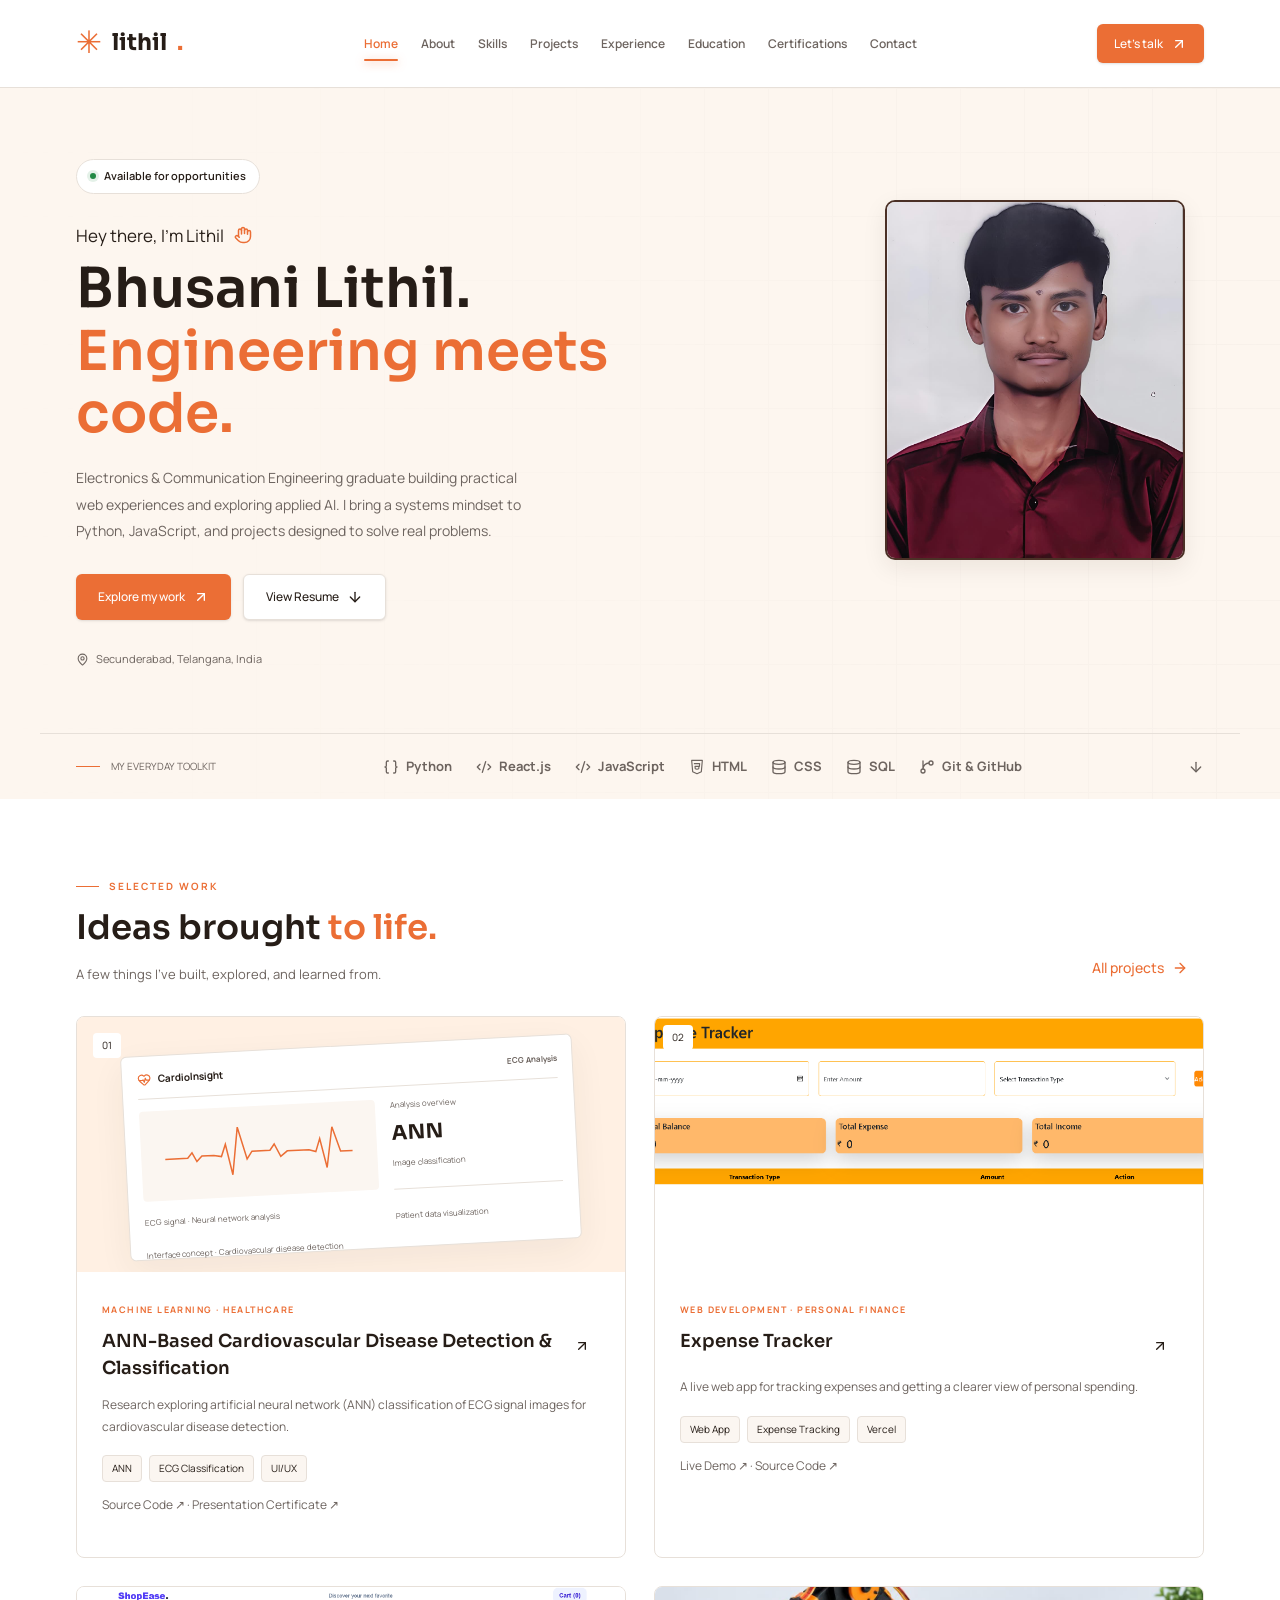
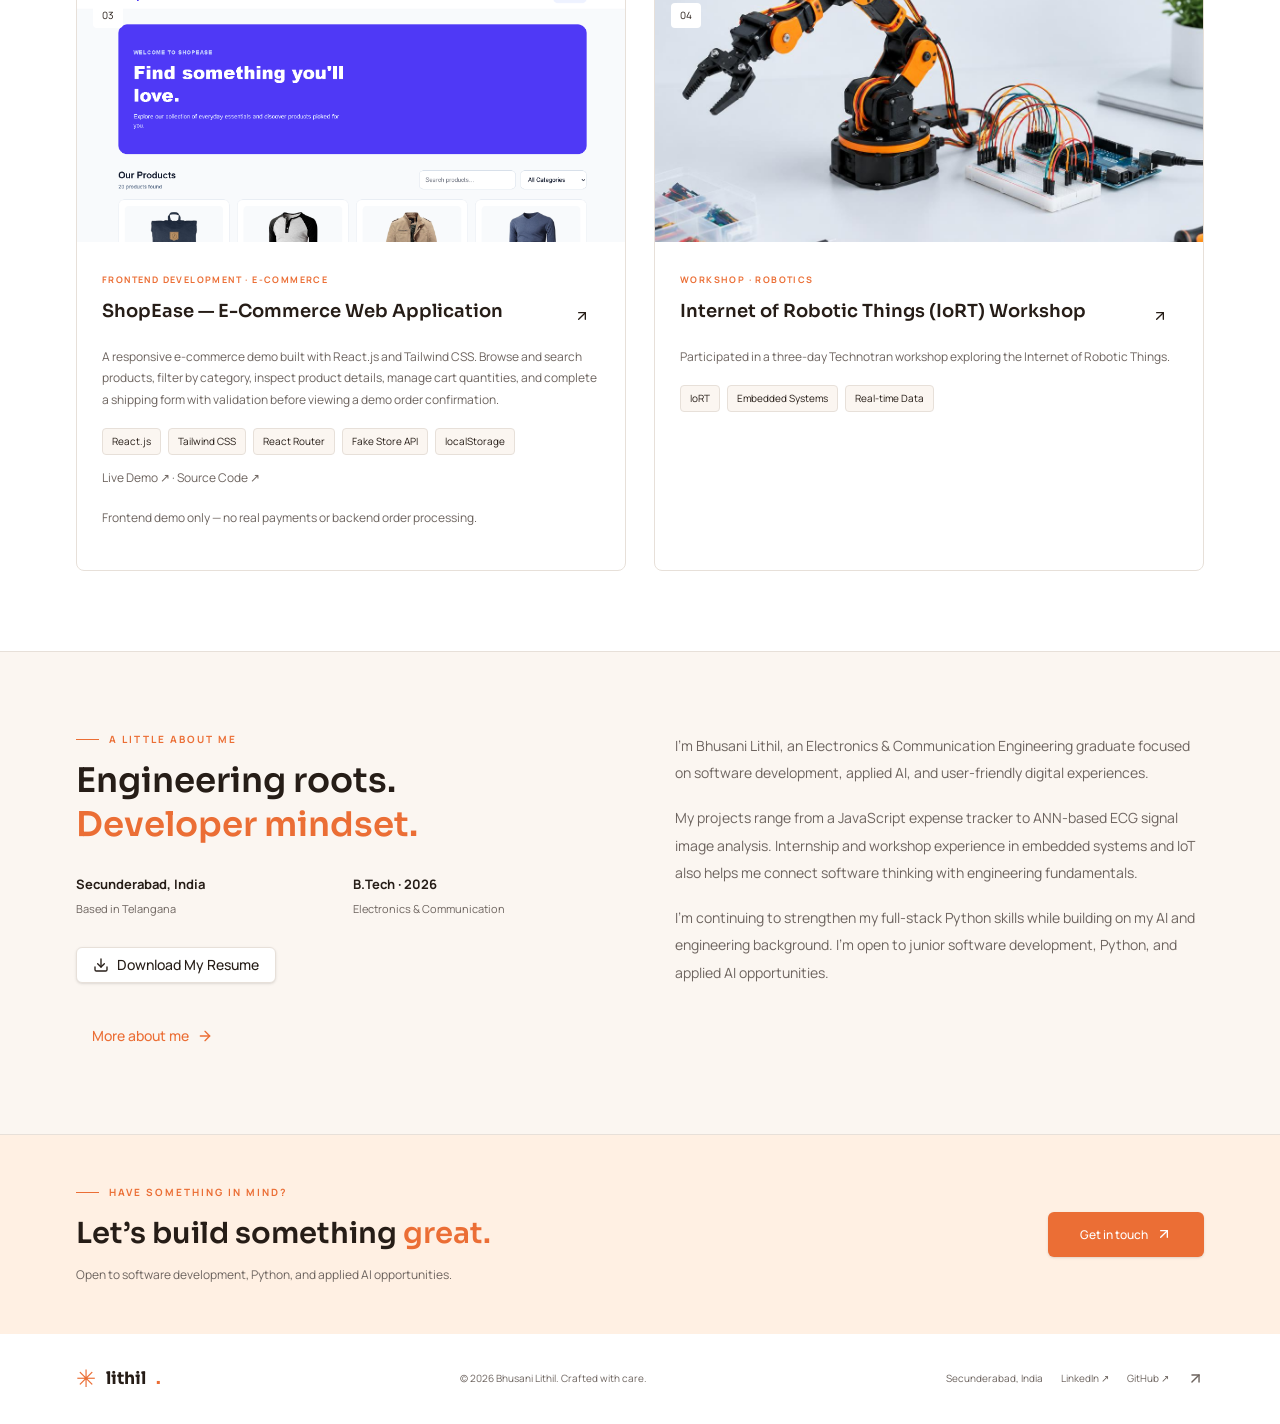
==== commit afbb2849: "Use uploaded screenshot for Expense Tracker homepage card" ====
--- a/lithil-portfolio-standalone/lithil-portfolio/index.html
+++ b/lithil-portfolio-standalone/lithil-portfolio/index.html
@@ -1,2 +1,2 @@
 <!DOCTYPE html>
-<html lang="en"><head><meta charset="utf-8"/><meta content="width=device-width, initial-scale=1" name="viewport"/><title>Bhusani Lithil | Software Developer, Python & Applied AI</title><meta content="Bhusani Lithil" name="author"/><meta content="Bhusani Lithil is an Electronics and Communication Engineering graduate building practical web experiences and exploring applied AI, machine learning, and embedded systems." name="description"/><meta content="Bhusani Lithil | Software Developer, Python & Applied AI" property="og:title"/><meta content="Bhusani Lithil is an Electronics and Communication Engineering graduate building practical web experiences and exploring applied AI, machine learning, and embedded systems." property="og:description"/><meta content="website" property="og:type"/><meta content="summary_large_image" name="twitter:card"/><link href="styles.css" rel="stylesheet"/><link href="assets/favicon.png" rel="icon"/><script defer="" src="script.js"></script></head><body><header class="site-header"><div class="container-wide header-inner"><a aria-current="page" class="wordmark active" data-status="active" href="index.html"><span class="brand-symbol">✳</span> lithil<span class="text-primary">.</span></a><nav aria-label="Main navigation" class="desktop-nav"><a aria-current="page" class="nav-link active" data-status="active" href="index.html">Home</a><a class="nav-link" href="about.html">About</a><a class="nav-link" href="skills.html">Skills</a><a class="nav-link" href="projects.html">Projects</a><a class="nav-link" href="experience.html">Experience</a><a class="nav-link" href="education.html">Education</a><a class="nav-link" href="certification.html">Certifications</a><a class="nav-link" href="contact.html">Contact</a></nav><a class="inline-flex items-center justify-center gap-2 whitespace-nowrap rounded-md text-sm font-medium cursor-pointer transition-colors focus-visible:outline-none focus-visible:ring-1 focus-visible:ring-ring disabled:pointer-events-none disabled:opacity-50 disabled:cursor-not-allowed [&amp;_svg]:pointer-events-none [&amp;_svg]:size-4 [&amp;_svg]:shrink-0 bg-primary text-primary-foreground shadow hover:bg-primary/90 h-9 px-4 py-2 header-contact" href="contact.html">Let’s talk <svg aria-hidden="true" class="lucide lucide-arrow-up-right" fill="none" height="24" stroke="currentColor" stroke-linecap="round" stroke-linejoin="round" stroke-width="2" viewbox="0 0 24 24" width="24" xmlns="http://www.w3.org/2000/svg"><path d="M7 7h10v10"></path><path d="M7 17 17 7"></path></svg></a><button aria-controls="mobile-navigation" aria-expanded="false" aria-label="Open navigation" class="inline-flex items-center justify-center gap-2 whitespace-nowrap rounded-md text-sm font-medium cursor-pointer transition-colors focus-visible:outline-none focus-visible:ring-1 focus-visible:ring-ring disabled:pointer-events-none disabled:opacity-50 disabled:cursor-not-allowed [&amp;_svg]:pointer-events-none [&amp;_svg]:size-4 [&amp;_svg]:shrink-0 hover:bg-accent hover:text-accent-foreground h-9 w-9 mobile-menu-toggle"><svg aria-hidden="true" class="lucide lucide-menu" fill="none" height="24" stroke="currentColor" stroke-linecap="round" stroke-linejoin="round" stroke-width="2" viewbox="0 0 24 24" width="24" xmlns="http://www.w3.org/2000/svg"><path d="M4 5h16"></path><path d="M4 12h16"></path><path d="M4 19h16"></path></svg></button></div><nav aria-label="Mobile navigation" class="mobile-nav" hidden="" id="mobile-navigation"><a aria-current="page" class="nav-link active" data-status="active" href="index.html">Home</a><a class="nav-link" href="about.html">About</a><a class="nav-link" href="skills.html">Skills</a><a class="nav-link" href="projects.html">Projects</a><a class="nav-link" href="experience.html">Experience</a><a class="nav-link" href="education.html">Education</a><a class="nav-link" href="certification.html">Certifications</a><a class="nav-link" href="contact.html">Contact</a></nav></header><!--$--><main><section class="hero"><div class="hero-floating-skills" aria-hidden="true"><span class="floating-skill float-python">Py</span><span class="floating-skill float-react">⚛</span><span class="floating-skill float-js">JS</span><span class="floating-skill float-html">&lt;/&gt;</span><span class="floating-skill float-css">#</span><span class="floating-skill float-sql">DB</span><span class="floating-skill float-git">⑂</span></div><div class="container-wide hero-inner"><div class="hero-copy reveal"><div class="availability"><span class="status-dot"></span> Available for opportunities</div><p class="hero-greeting">Hey there, I’m Lithil <svg aria-hidden="true" class="lucide lucide-hand wave text-primary" fill="none" height="18" stroke="currentColor" stroke-linecap="round" stroke-linejoin="round" stroke-width="2" viewbox="0 0 24 24" width="18" xmlns="http://www.w3.org/2000/svg"><path d="M18 11V6a2 2 0 0 0-2-2a2 2 0 0 0-2 2"></path><path d="M14 10V4a2 2 0 0 0-2-2a2 2 0 0 0-2 2v2"></path><path d="M10 10.5V6a2 2 0 0 0-2-2a2 2 0 0 0-2 2v8"></path><path d="M18 8a2 2 0 1 1 4 0v6a8 8 0 0 1-8 8h-2c-2.8 0-4.5-.86-5.99-2.34l-3.6-3.6a2 2 0 0 1 2.83-2.82L7 15"></path></svg></p><h1>Bhusani Lithil.<br/><span>Engineering meets code.</span></h1><p class="hero-description">Electronics &amp; Communication Engineering graduate building practical web experiences and exploring applied AI. I bring a systems mindset to Python, JavaScript, and projects designed to solve real problems.</p><div class="hero-actions"><a class="inline-flex items-center justify-center gap-2 whitespace-nowrap rounded-md text-sm font-medium cursor-pointer transition-colors focus-visible:outline-none focus-visible:ring-1 focus-visible:ring-ring disabled:pointer-events-none disabled:opacity-50 disabled:cursor-not-allowed [&amp;_svg]:pointer-events-none [&amp;_svg]:size-4 [&amp;_svg]:shrink-0 bg-primary text-primary-foreground shadow hover:bg-primary/90 h-9 px-4 py-2" href="projects.html">Explore my work <svg aria-hidden="true" class="lucide lucide-arrow-up-right" fill="none" height="24" stroke="currentColor" stroke-linecap="round" stroke-linejoin="round" stroke-width="2" viewbox="0 0 24 24" width="24" xmlns="http://www.w3.org/2000/svg"><path d="M7 7h10v10"></path><path d="M7 17 17 7"></path></svg></a><a class="inline-flex items-center justify-center gap-2 whitespace-nowrap rounded-md text-sm font-medium cursor-pointer transition-colors focus-visible:outline-none focus-visible:ring-1 focus-visible:ring-ring disabled:pointer-events-none disabled:opacity-50 disabled:cursor-not-allowed [&amp;_svg]:pointer-events-none [&amp;_svg]:size-4 [&amp;_svg]:shrink-0 border border-input bg-background shadow-sm hover:bg-accent hover:text-accent-foreground h-9 px-4 py-2" href="assets/BhusaniLithil_FullStack.pdf" rel="noreferrer" target="_blank">View Resume <svg aria-hidden="true" class="lucide lucide-arrow-down" fill="none" height="24" stroke="currentColor" stroke-linecap="round" stroke-linejoin="round" stroke-width="2" viewbox="0 0 24 24" width="24" xmlns="http://www.w3.org/2000/svg"><path d="M12 5v14"></path><path d="m19 12-7 7-7-7"></path></svg></a></div><div class="hero-location"><svg aria-hidden="true" class="lucide lucide-map-pin" fill="none" height="13" stroke="currentColor" stroke-linecap="round" stroke-linejoin="round" stroke-width="2" viewbox="0 0 24 24" width="13" xmlns="http://www.w3.org/2000/svg"><path d="M20 10c0 4.993-5.539 10.193-7.399 11.799a1 1 0 0 1-1.202 0C9.539 20.193 4 14.993 4 10a8 8 0 0 1 16 0"></path><circle cx="12" cy="10" r="3"></circle></svg> Secunderabad, Telangana, India</div></div><div class="portrait-scene reveal reveal-delay"><div class="portrait-border"></div><img alt="Bhusani Lithil" class="portrait-image" fetchpriority="high" height="939" src="assets/lithil-portrait.png" width="768"/><span aria-hidden="true" class="portrait-spark">✳</span><div class="portrait-note"><svg aria-hidden="true" class="lucide lucide-code-xml" fill="none" height="24" stroke="currentColor" stroke-linecap="round" stroke-linejoin="round" stroke-width="2" viewbox="0 0 24 24" width="24" xmlns="http://www.w3.org/2000/svg"><path d="m18 16 4-4-4-4"></path><path d="m6 8-4 4 4 4"></path><path d="m14.5 4-5 16"></path></svg><div><strong>Ideas → Interfaces</strong><small>A little curiosity. A lot of code.</small></div></div></div></div><div class="container-wide hero-bottom"><div class="hero-bottom-label"><span></span> MY EVERYDAY TOOLKIT</div><div class="tech-strip"><span><svg aria-hidden="true" class="lucide lucide-braces" fill="none" height="24" stroke="currentColor" stroke-linecap="round" stroke-linejoin="round" stroke-width="2" viewbox="0 0 24 24" width="24" xmlns="http://www.w3.org/2000/svg"><path d="M8 3H7a2 2 0 0 0-2 2v5a2 2 0 0 1-2 2 2 2 0 0 1 2 2v5c0 1.1.9 2 2 2h1"></path><path d="M16 21h1a2 2 0 0 0 2-2v-5c0-1.1.9-2 2-2a2 2 0 0 1-2-2V5a2 2 0 0 0-2-2h-1"></path></svg> Python</span><span><svg aria-hidden="true" class="lucide lucide-code-xml" fill="none" height="24" stroke="currentColor" stroke-linecap="round" stroke-linejoin="round" stroke-width="2" viewbox="0 0 24 24" width="24" xmlns="http://www.w3.org/2000/svg"><path d="m18 16 4-4-4-4"></path><path d="m6 8-4 4 4 4"></path><path d="m14.5 4-5 16"></path></svg> React.js</span><span><svg aria-hidden="true" class="lucide lucide-code-xml" fill="none" height="24" stroke="currentColor" stroke-linecap="round" stroke-linejoin="round" stroke-width="2" viewbox="0 0 24 24" width="24" xmlns="http://www.w3.org/2000/svg"><path d="m18 16 4-4-4-4"></path><path d="m6 8-4 4 4 4"></path><path d="m14.5 4-5 16"></path></svg> JavaScript</span><span><svg aria-hidden="true" class="html5-icon" fill="none" height="24" stroke="currentColor" stroke-linecap="round" stroke-linejoin="round" stroke-width="1.7" viewbox="0 0 24 24" width="24" xmlns="http://www.w3.org/2000/svg"><path d="M4 2h16l-1.5 17L12 22l-6.5-3L4 2Z"></path><path d="M8 7h8l-.4 4H9l.4 3.5 2.6.8 2.6-.8.2-2"></path></svg> HTML</span><span><svg aria-hidden="true" class="lucide lucide-database" fill="none" height="24" stroke="currentColor" stroke-linecap="round" stroke-linejoin="round" stroke-width="2" viewbox="0 0 24 24" width="24" xmlns="http://www.w3.org/2000/svg"><ellipse cx="12" cy="5" rx="9" ry="3"></ellipse><path d="M3 5V19A9 3 0 0 0 21 19V5"></path><path d="M3 12A9 3 0 0 0 21 12"></path></svg> CSS</span><span><svg aria-hidden="true" class="lucide lucide-database" fill="none" height="24" stroke="currentColor" stroke-linecap="round" stroke-linejoin="round" stroke-width="2" viewbox="0 0 24 24" width="24" xmlns="http://www.w3.org/2000/svg"><ellipse cx="12" cy="5" rx="9" ry="3"></ellipse><path d="M3 5V19A9 3 0 0 0 21 19V5"></path><path d="M3 12A9 3 0 0 0 21 12"></path></svg> SQL</span><span><svg aria-hidden="true" class="lucide lucide-git-branch" fill="none" height="24" stroke="currentColor" stroke-linecap="round" stroke-linejoin="round" stroke-width="2" viewbox="0 0 24 24" width="24" xmlns="http://www.w3.org/2000/svg"><path d="M15 6a9 9 0 0 0-9 9V3"></path><circle cx="18" cy="6" r="3"></circle><circle cx="6" cy="18" r="3"></circle></svg> Git &amp; GitHub</span></div><a aria-label="More about Lithil" class="hidden md:block" href="about.html"><svg aria-hidden="true" class="lucide lucide-arrow-down" fill="none" height="16" stroke="currentColor" stroke-linecap="round" stroke-linejoin="round" stroke-width="2" viewbox="0 0 24 24" width="16" xmlns="http://www.w3.org/2000/svg"><path d="M12 5v14"></path><path d="m19 12-7 7-7-7"></path></svg></a></div></section><section class="section container-wide"><div class="section-top reveal"><div><div class="section-eyebrow">Selected work</div><h2 class="section-heading">Ideas brought <span>to life.</span></h2><p class="section-subtitle">A few things I’ve built, explored, and learned from.</p></div><a class="inline-flex items-center justify-center gap-2 whitespace-nowrap rounded-md text-sm font-medium cursor-pointer transition-colors focus-visible:outline-none focus-visible:ring-1 focus-visible:ring-ring disabled:pointer-events-none disabled:opacity-50 disabled:cursor-not-allowed [&amp;_svg]:pointer-events-none [&amp;_svg]:size-4 [&amp;_svg]:shrink-0 text-primary underline-offset-4 hover:underline h-9 px-4 py-2" href="projects.html">All projects<svg aria-hidden="true" class="lucide lucide-arrow-right" fill="none" height="24" stroke="currentColor" stroke-linecap="round" stroke-linejoin="round" stroke-width="2" viewbox="0 0 24 24" width="24" xmlns="http://www.w3.org/2000/svg"><path d="M5 12h14"></path><path d="m12 5 7 7-7 7"></path></svg></a></div><div class="project-grid reveal"><article class="project-card"><div class="project-visual medical-scene"><span class="project-number">0<!-- -->1</span><div aria-label="Illustrative concept of a cardiovascular analysis interface" class="medical-window" role="img"><div class="medical-title"><svg aria-hidden="true" class="lucide lucide-heart-pulse" fill="none" height="24" stroke="currentColor" stroke-linecap="round" stroke-linejoin="round" stroke-width="2" viewbox="0 0 24 24" width="24" xmlns="http://www.w3.org/2000/svg"><path d="M2 9.5a5.5 5.5 0 0 1 9.591-3.676.56.56 0 0 0 .818 0A5.49 5.49 0 0 1 22 9.5c0 2.29-1.5 4-3 5.5l-5.492 5.313a2 2 0 0 1-3 .019L5 15c-1.5-1.5-3-3.2-3-5.5"></path><path d="M3.22 13H9.5l.5-1 2 4.5 2-7 1.5 3.5h5.27"></path></svg> CardioInsight <span class="ml-auto text-muted-foreground text-[8px]">ECG Analysis</span></div><div class="medical-rule"></div><div class="medical-content"><div><div class="ecg-chart"><svg aria-hidden="true" viewbox="0 0 250 80"><path d="M0 45 H30 L36 38 L42 50 L49 43 H65 L75 45 L81 29 L89 70 L98 7 L109 50 L116 40 H140 L146 32 L154 49 L163 42 H192 L201 45 L207 28 L215 67 L224 13 L234 46 H250"></path></svg></div><div class="medical-caption">ECG signal · Neural network analysis</div></div><div class="medical-stats"><span>Analysis overview</span><strong>ANN</strong><span>Image classification</span><div class="medical-rule"></div><span>Patient data visualization</span></div></div><div class="medical-caption">Interface concept · Cardiovascular disease detection</div></div></div><div class="project-body"><span class="project-category">Machine learning · Healthcare</span><div class="project-title-row"><h3>ANN-Based Cardiovascular Disease Detection &amp; Classification</h3><a aria-label="View cardiovascular project details" class="inline-flex items-center justify-center gap-2 whitespace-nowrap rounded-md text-sm font-medium cursor-pointer transition-colors focus-visible:outline-none focus-visible:ring-1 focus-visible:ring-ring disabled:pointer-events-none disabled:opacity-50 disabled:cursor-not-allowed [&amp;_svg]:pointer-events-none [&amp;_svg]:size-4 [&amp;_svg]:shrink-0 hover:bg-accent hover:text-accent-foreground h-9 w-9" href="projects.html"><svg aria-hidden="true" class="lucide lucide-arrow-up-right" fill="none" height="24" stroke="currentColor" stroke-linecap="round" stroke-linejoin="round" stroke-width="2" viewbox="0 0 24 24" width="24" xmlns="http://www.w3.org/2000/svg"><path d="M7 7h10v10"></path><path d="M7 17 17 7"></path></svg></a></div><p>Research exploring artificial neural network (ANN) classification of ECG signal images for cardiovascular disease detection.</p><div class="tags"><span class="tag">ANN</span><span class="tag">ECG Classification</span><span class="tag">UI/UX</span></div><p><a href="https://github.com/LITHIL70/ECG-Analysis-using-ANN" target="_blank" rel="noreferrer">Source Code ↗</a> · <a href="https://drive.google.com/file/d/1aZB2Tnma1lWSWP0oKM8dGWWRQgf1kTjY/view" target="_blank" rel="noreferrer">Presentation Certificate ↗</a></p></div></article><article class="project-card"><div class="project-visual"><span class="project-number">0<!-- -->2</span><div class="medical-window" role="img" aria-label="Expense tracker dashboard concept"><div class="medical-title"><svg aria-hidden="true" class="lucide lucide-wallet" fill="none" height="24" stroke="currentColor" stroke-linecap="round" stroke-linejoin="round" stroke-width="2" viewbox="0 0 24 24" width="24" xmlns="http://www.w3.org/2000/svg"><rect x="3" y="5" width="18" height="14" rx="2"></rect><path d="M3 9h18"></path><path d="M16 14h.01"></path></svg> Expense Tracker <span class="ml-auto text-muted-foreground text-[8px]">My finances</span></div><div class="medical-rule"></div><div class="medical-content"><div><div class="medical-caption">Track spending</div><div class="ecg-chart"><svg aria-hidden="true" viewbox="0 0 250 80"><path d="M12 68V48H48V32H84V43H120V17H156V35H192V25H228V8"></path></svg></div><div class="medical-caption">Simple expense overview</div></div><div class="medical-stats"><span>Organize</span><strong>₹</strong><span>Expenses</span><div class="medical-rule"></div><span>Budget tracking</span></div></div><div class="medical-caption">Personal finance dashboard concept</div></div></div><div class="project-body"><span class="project-category">Web development · Personal finance</span><div class="project-title-row"><h3>Expense Tracker</h3><a aria-label="Open Expense Tracker live app" class="inline-flex items-center justify-center gap-2 whitespace-nowrap rounded-md text-sm font-medium cursor-pointer transition-colors focus-visible:outline-none focus-visible:ring-1 focus-visible:ring-ring disabled:pointer-events-none disabled:opacity-50 disabled:cursor-not-allowed [&amp;_svg]:pointer-events-none [&amp;_svg]:size-4 [&amp;_svg]:shrink-0 hover:bg-accent hover:text-accent-foreground h-9 w-9" href="https://expense-tracker-zypx.vercel.app/" rel="noreferrer" target="_blank"><svg aria-hidden="true" class="lucide lucide-arrow-up-right" fill="none" height="24" stroke="currentColor" stroke-linecap="round" stroke-linejoin="round" stroke-width="2" viewbox="0 0 24 24" width="24" xmlns="http://www.w3.org/2000/svg"><path d="M7 7h10v10"></path><path d="M7 17 17 7"></path></svg></a></div><p>A live web app for tracking expenses and getting a clearer view of personal spending.</p><div class="tags"><span class="tag">Web App</span><span class="tag">Expense Tracking</span><span class="tag">Vercel</span></div><p><a href="https://expense-tracker-zypx.vercel.app/" rel="noreferrer" target="_blank">Live Demo ↗</a> · <a href="https://github.com/LITHIL70/expense-tracker" rel="noreferrer" target="_blank">Source Code ↗</a></p></div></article><article class="project-card"><div class="project-visual"><span class="project-number">03</span><img alt="ShopEase e-commerce application screenshot" height="800" loading="lazy" src="assets/shopease.png.png" width="1200"/></div><div class="project-body"><span class="project-category">Frontend development · E-commerce</span><div class="project-title-row"><h3>ShopEase — E-Commerce Web Application</h3><a aria-label="Open ShopEase live demo" class="inline-flex items-center justify-center gap-2 whitespace-nowrap rounded-md text-sm font-medium cursor-pointer transition-colors focus-visible:outline-none focus-visible:ring-1 focus-visible:ring-ring disabled:pointer-events-none disabled:opacity-50 disabled:cursor-not-allowed [&amp;_svg]:pointer-events-none [&amp;_svg]:size-4 [&amp;_svg]:shrink-0 hover:bg-accent hover:text-accent-foreground h-9 w-9" href="https://shopease-ecommerce-tan.vercel.app/" rel="noreferrer" target="_blank"><svg aria-hidden="true" class="lucide lucide-arrow-up-right" fill="none" height="24" stroke="currentColor" stroke-linecap="round" stroke-linejoin="round" stroke-width="2" viewbox="0 0 24 24" width="24" xmlns="http://www.w3.org/2000/svg"><path d="M7 7h10v10"></path><path d="M7 17 17 7"></path></svg></a></div><p>A responsive e-commerce demo built with React.js and Tailwind CSS. Browse and search products, filter by category, inspect product details, manage cart quantities, and complete a shipping form with validation before viewing a demo order confirmation.</p><div class="tags"><span class="tag">React.js</span><span class="tag">Tailwind CSS</span><span class="tag">React Router</span><span class="tag">Fake Store API</span><span class="tag">localStorage</span></div><p><a href="https://shopease-ecommerce-tan.vercel.app/" target="_blank" rel="noreferrer">Live Demo ↗</a> · <a href="https://github.com/LITHIL70/shopease-ecommerce" target="_blank" rel="noreferrer">Source Code ↗</a></p><p class="!mt-4">Frontend demo only — no real payments or backend order processing.</p></div></article><article class="project-card"><div class="project-visual"><span class="project-number">04</span><img alt="Conceptual robotics setup with robotic arm and microcontroller" height="800" loading="lazy" src="assets/robotics.jpg" width="1200"/></div><div class="project-body"><span class="project-category">Workshop · Robotics</span><div class="project-title-row"><h3>Internet of Robotic Things (IoRT) Workshop</h3><a aria-label="View robotics project details" class="inline-flex items-center justify-center gap-2 whitespace-nowrap rounded-md text-sm font-medium cursor-pointer transition-colors focus-visible:outline-none focus-visible:ring-1 focus-visible:ring-ring disabled:pointer-events-none disabled:opacity-50 disabled:cursor-not-allowed [&amp;_svg]:pointer-events-none [&amp;_svg]:size-4 [&amp;_svg]:shrink-0 hover:bg-accent hover:text-accent-foreground h-9 w-9" href="projects.html"><svg aria-hidden="true" class="lucide lucide-arrow-up-right" fill="none" height="24" stroke="currentColor" stroke-linecap="round" stroke-linejoin="round" stroke-width="2" viewbox="0 0 24 24" width="24" xmlns="http://www.w3.org/2000/svg"><path d="M7 7h10v10"></path><path d="M7 17 17 7"></path></svg></a></div><p>Participated in a three-day Technotran workshop exploring the Internet of Robotic Things.</p><div class="tags"><span class="tag">IoRT</span><span class="tag">Embedded Systems</span><span class="tag">Real-time Data</span></div></div></article></div></section><section class="section about-band"><div class="container-wide"><div class="about-layout reveal"><div><div class="section-eyebrow">A little about me</div><h2 class="section-heading">Engineering roots.<br/><span>Developer mindset.</span></h2><div class="fact-grid"><div><strong>Secunderabad, India</strong><span>Based in Telangana</span></div><div><strong>B.Tech · 2026</strong><span>Electronics &amp; Communication</span></div></div><a class="inline-flex items-center justify-center gap-2 whitespace-nowrap rounded-md text-sm font-medium cursor-pointer transition-colors focus-visible:outline-none focus-visible:ring-1 focus-visible:ring-ring disabled:pointer-events-none disabled:opacity-50 disabled:cursor-not-allowed [&amp;_svg]:pointer-events-none [&amp;_svg]:size-4 [&amp;_svg]:shrink-0 border border-input bg-background shadow-sm hover:bg-accent hover:text-accent-foreground h-9 px-4 py-2 mt-7" download="Bhusani-Lithil-Resume.pdf" href="assets/BhusaniLithil_FullStack.pdf"><svg aria-hidden="true" class="lucide lucide-download" fill="none" height="24" stroke="currentColor" stroke-linecap="round" stroke-linejoin="round" stroke-width="2" viewbox="0 0 24 24" width="24" xmlns="http://www.w3.org/2000/svg"><path d="M12 15V3"></path><path d="M21 15v4a2 2 0 0 1-2 2H5a2 2 0 0 1-2-2v-4"></path><path d="m7 10 5 5 5-5"></path></svg> Download My Resume</a></div><div class="about-text"><p>I’m Bhusani Lithil, an Electronics &amp; Communication Engineering graduate focused on software development, applied AI, and user-friendly digital experiences.</p><p>My projects range from a JavaScript expense tracker to ANN-based ECG signal image analysis. Internship and workshop experience in embedded systems and IoT also helps me connect software thinking with engineering fundamentals.</p><p>I’m continuing to strengthen my full-stack Python skills while building on my AI and engineering background. I’m open to junior software development, Python, and applied AI opportunities.</p></div></div><div class="mt-8"><a class="inline-flex items-center justify-center gap-2 whitespace-nowrap rounded-md text-sm font-medium cursor-pointer transition-colors focus-visible:outline-none focus-visible:ring-1 focus-visible:ring-ring disabled:pointer-events-none disabled:opacity-50 disabled:cursor-not-allowed [&amp;_svg]:pointer-events-none [&amp;_svg]:size-4 [&amp;_svg]:shrink-0 text-primary underline-offset-4 hover:underline h-9 px-4 py-2" href="about.html">More about me<svg aria-hidden="true" class="lucide lucide-arrow-right" fill="none" height="24" stroke="currentColor" stroke-linecap="round" stroke-linejoin="round" stroke-width="2" viewbox="0 0 24 24" width="24" xmlns="http://www.w3.org/2000/svg"><path d="M5 12h14"></path><path d="m12 5 7 7-7 7"></path></svg></a></div></div></section></main><!--/$--><section class="cta-band"><div class="container-wide cta-inner"><div><div class="section-eyebrow">Have something in mind?</div><h2>Let’s build something <span class="text-primary">great.</span></h2><p>Open to software development, Python, and applied AI opportunities.</p></div><a class="inline-flex items-center justify-center gap-2 whitespace-nowrap text-sm font-medium cursor-pointer transition-colors focus-visible:outline-none focus-visible:ring-1 focus-visible:ring-ring disabled:pointer-events-none disabled:opacity-50 disabled:cursor-not-allowed [&amp;_svg]:pointer-events-none [&amp;_svg]:size-4 [&amp;_svg]:shrink-0 bg-primary text-primary-foreground shadow hover:bg-primary/90 h-10 rounded-md px-8" href="contact.html">Get in touch <svg aria-hidden="true" class="lucide lucide-arrow-up-right" fill="none" height="24" stroke="currentColor" stroke-linecap="round" stroke-linejoin="round" stroke-width="2" viewbox="0 0 24 24" width="24" xmlns="http://www.w3.org/2000/svg"><path d="M7 7h10v10"></path><path d="M7 17 17 7"></path></svg></a></div></section><footer class="site-footer"><div class="container-wide footer-inner"><a aria-current="page" class="wordmark active" data-status="active" href="index.html"><span class="brand-symbol">✳</span> lithil<span class="text-primary">.</span></a><p>© 2026 Bhusani Lithil. Crafted with care.</p><div class="footer-right"><span>Secunderabad, India</span><a class="footer-social" href="https://www.linkedin.com/in/bhusani-lithil/" rel="noreferrer" target="_blank">LinkedIn ↗</a><a class="footer-social" href="https://github.com/LITHIL70" rel="noreferrer" target="_blank">GitHub ↗</a><a aria-label="Email Lithil" href="mailto:bhusanilithil111@gmail.com"><svg aria-hidden="true" class="lucide lucide-arrow-up-right" fill="none" height="17" stroke="currentColor" stroke-linecap="round" stroke-linejoin="round" stroke-width="2" viewbox="0 0 24 24" width="17" xmlns="http://www.w3.org/2000/svg"><path d="M7 7h10v10"></path><path d="M7 17 17 7"></path></svg></a></div></div></footer></body></html>+<html lang="en"><head><meta charset="utf-8"/><meta content="width=device-width, initial-scale=1" name="viewport"/><title>Bhusani Lithil | Software Developer, Python & Applied AI</title><meta content="Bhusani Lithil" name="author"/><meta content="Bhusani Lithil is an Electronics and Communication Engineering graduate building practical web experiences and exploring applied AI, machine learning, and embedded systems." name="description"/><meta content="Bhusani Lithil | Software Developer, Python & Applied AI" property="og:title"/><meta content="Bhusani Lithil is an Electronics and Communication Engineering graduate building practical web experiences and exploring applied AI, machine learning, and embedded systems." property="og:description"/><meta content="website" property="og:type"/><meta content="summary_large_image" name="twitter:card"/><link href="styles.css" rel="stylesheet"/><link href="assets/favicon.png" rel="icon"/><script defer="" src="script.js"></script></head><body><header class="site-header"><div class="container-wide header-inner"><a aria-current="page" class="wordmark active" data-status="active" href="index.html"><span class="brand-symbol">✳</span> lithil<span class="text-primary">.</span></a><nav aria-label="Main navigation" class="desktop-nav"><a aria-current="page" class="nav-link active" data-status="active" href="index.html">Home</a><a class="nav-link" href="about.html">About</a><a class="nav-link" href="skills.html">Skills</a><a class="nav-link" href="projects.html">Projects</a><a class="nav-link" href="experience.html">Experience</a><a class="nav-link" href="education.html">Education</a><a class="nav-link" href="certification.html">Certifications</a><a class="nav-link" href="contact.html">Contact</a></nav><a class="inline-flex items-center justify-center gap-2 whitespace-nowrap rounded-md text-sm font-medium cursor-pointer transition-colors focus-visible:outline-none focus-visible:ring-1 focus-visible:ring-ring disabled:pointer-events-none disabled:opacity-50 disabled:cursor-not-allowed [&amp;_svg]:pointer-events-none [&amp;_svg]:size-4 [&amp;_svg]:shrink-0 bg-primary text-primary-foreground shadow hover:bg-primary/90 h-9 px-4 py-2 header-contact" href="contact.html">Let’s talk <svg aria-hidden="true" class="lucide lucide-arrow-up-right" fill="none" height="24" stroke="currentColor" stroke-linecap="round" stroke-linejoin="round" stroke-width="2" viewbox="0 0 24 24" width="24" xmlns="http://www.w3.org/2000/svg"><path d="M7 7h10v10"></path><path d="M7 17 17 7"></path></svg></a><button aria-controls="mobile-navigation" aria-expanded="false" aria-label="Open navigation" class="inline-flex items-center justify-center gap-2 whitespace-nowrap rounded-md text-sm font-medium cursor-pointer transition-colors focus-visible:outline-none focus-visible:ring-1 focus-visible:ring-ring disabled:pointer-events-none disabled:opacity-50 disabled:cursor-not-allowed [&amp;_svg]:pointer-events-none [&amp;_svg]:size-4 [&amp;_svg]:shrink-0 hover:bg-accent hover:text-accent-foreground h-9 w-9 mobile-menu-toggle"><svg aria-hidden="true" class="lucide lucide-menu" fill="none" height="24" stroke="currentColor" stroke-linecap="round" stroke-linejoin="round" stroke-width="2" viewbox="0 0 24 24" width="24" xmlns="http://www.w3.org/2000/svg"><path d="M4 5h16"></path><path d="M4 12h16"></path><path d="M4 19h16"></path></svg></button></div><nav aria-label="Mobile navigation" class="mobile-nav" hidden="" id="mobile-navigation"><a aria-current="page" class="nav-link active" data-status="active" href="index.html">Home</a><a class="nav-link" href="about.html">About</a><a class="nav-link" href="skills.html">Skills</a><a class="nav-link" href="projects.html">Projects</a><a class="nav-link" href="experience.html">Experience</a><a class="nav-link" href="education.html">Education</a><a class="nav-link" href="certification.html">Certifications</a><a class="nav-link" href="contact.html">Contact</a></nav></header><!--$--><main><section class="hero"><div class="hero-floating-skills" aria-hidden="true"><span class="floating-skill float-python">Py</span><span class="floating-skill float-react">⚛</span><span class="floating-skill float-js">JS</span><span class="floating-skill float-html">&lt;/&gt;</span><span class="floating-skill float-css">#</span><span class="floating-skill float-sql">DB</span><span class="floating-skill float-git">⑂</span></div><div class="container-wide hero-inner"><div class="hero-copy reveal"><div class="availability"><span class="status-dot"></span> Available for opportunities</div><p class="hero-greeting">Hey there, I’m Lithil <svg aria-hidden="true" class="lucide lucide-hand wave text-primary" fill="none" height="18" stroke="currentColor" stroke-linecap="round" stroke-linejoin="round" stroke-width="2" viewbox="0 0 24 24" width="18" xmlns="http://www.w3.org/2000/svg"><path d="M18 11V6a2 2 0 0 0-2-2a2 2 0 0 0-2 2"></path><path d="M14 10V4a2 2 0 0 0-2-2a2 2 0 0 0-2 2v2"></path><path d="M10 10.5V6a2 2 0 0 0-2-2a2 2 0 0 0-2 2v8"></path><path d="M18 8a2 2 0 1 1 4 0v6a8 8 0 0 1-8 8h-2c-2.8 0-4.5-.86-5.99-2.34l-3.6-3.6a2 2 0 0 1 2.83-2.82L7 15"></path></svg></p><h1>Bhusani Lithil.<br/><span>Engineering meets code.</span></h1><p class="hero-description">Electronics &amp; Communication Engineering graduate building practical web experiences and exploring applied AI. I bring a systems mindset to Python, JavaScript, and projects designed to solve real problems.</p><div class="hero-actions"><a class="inline-flex items-center justify-center gap-2 whitespace-nowrap rounded-md text-sm font-medium cursor-pointer transition-colors focus-visible:outline-none focus-visible:ring-1 focus-visible:ring-ring disabled:pointer-events-none disabled:opacity-50 disabled:cursor-not-allowed [&amp;_svg]:pointer-events-none [&amp;_svg]:size-4 [&amp;_svg]:shrink-0 bg-primary text-primary-foreground shadow hover:bg-primary/90 h-9 px-4 py-2" href="projects.html">Explore my work <svg aria-hidden="true" class="lucide lucide-arrow-up-right" fill="none" height="24" stroke="currentColor" stroke-linecap="round" stroke-linejoin="round" stroke-width="2" viewbox="0 0 24 24" width="24" xmlns="http://www.w3.org/2000/svg"><path d="M7 7h10v10"></path><path d="M7 17 17 7"></path></svg></a><a class="inline-flex items-center justify-center gap-2 whitespace-nowrap rounded-md text-sm font-medium cursor-pointer transition-colors focus-visible:outline-none focus-visible:ring-1 focus-visible:ring-ring disabled:pointer-events-none disabled:opacity-50 disabled:cursor-not-allowed [&amp;_svg]:pointer-events-none [&amp;_svg]:size-4 [&amp;_svg]:shrink-0 border border-input bg-background shadow-sm hover:bg-accent hover:text-accent-foreground h-9 px-4 py-2" href="assets/BhusaniLithil_FullStack.pdf" rel="noreferrer" target="_blank">View Resume <svg aria-hidden="true" class="lucide lucide-arrow-down" fill="none" height="24" stroke="currentColor" stroke-linecap="round" stroke-linejoin="round" stroke-width="2" viewbox="0 0 24 24" width="24" xmlns="http://www.w3.org/2000/svg"><path d="M12 5v14"></path><path d="m19 12-7 7-7-7"></path></svg></a></div><div class="hero-location"><svg aria-hidden="true" class="lucide lucide-map-pin" fill="none" height="13" stroke="currentColor" stroke-linecap="round" stroke-linejoin="round" stroke-width="2" viewbox="0 0 24 24" width="13" xmlns="http://www.w3.org/2000/svg"><path d="M20 10c0 4.993-5.539 10.193-7.399 11.799a1 1 0 0 1-1.202 0C9.539 20.193 4 14.993 4 10a8 8 0 0 1 16 0"></path><circle cx="12" cy="10" r="3"></circle></svg> Secunderabad, Telangana, India</div></div><div class="portrait-scene reveal reveal-delay"><div class="portrait-border"></div><img alt="Bhusani Lithil" class="portrait-image" fetchpriority="high" height="939" src="assets/lithil-portrait.png" width="768"/><span aria-hidden="true" class="portrait-spark">✳</span><div class="portrait-note"><svg aria-hidden="true" class="lucide lucide-code-xml" fill="none" height="24" stroke="currentColor" stroke-linecap="round" stroke-linejoin="round" stroke-width="2" viewbox="0 0 24 24" width="24" xmlns="http://www.w3.org/2000/svg"><path d="m18 16 4-4-4-4"></path><path d="m6 8-4 4 4 4"></path><path d="m14.5 4-5 16"></path></svg><div><strong>Ideas → Interfaces</strong><small>A little curiosity. A lot of code.</small></div></div></div></div><div class="container-wide hero-bottom"><div class="hero-bottom-label"><span></span> MY EVERYDAY TOOLKIT</div><div class="tech-strip"><span><svg aria-hidden="true" class="lucide lucide-braces" fill="none" height="24" stroke="currentColor" stroke-linecap="round" stroke-linejoin="round" stroke-width="2" viewbox="0 0 24 24" width="24" xmlns="http://www.w3.org/2000/svg"><path d="M8 3H7a2 2 0 0 0-2 2v5a2 2 0 0 1-2 2 2 2 0 0 1 2 2v5c0 1.1.9 2 2 2h1"></path><path d="M16 21h1a2 2 0 0 0 2-2v-5c0-1.1.9-2 2-2a2 2 0 0 1-2-2V5a2 2 0 0 0-2-2h-1"></path></svg> Python</span><span><svg aria-hidden="true" class="lucide lucide-code-xml" fill="none" height="24" stroke="currentColor" stroke-linecap="round" stroke-linejoin="round" stroke-width="2" viewbox="0 0 24 24" width="24" xmlns="http://www.w3.org/2000/svg"><path d="m18 16 4-4-4-4"></path><path d="m6 8-4 4 4 4"></path><path d="m14.5 4-5 16"></path></svg> React.js</span><span><svg aria-hidden="true" class="lucide lucide-code-xml" fill="none" height="24" stroke="currentColor" stroke-linecap="round" stroke-linejoin="round" stroke-width="2" viewbox="0 0 24 24" width="24" xmlns="http://www.w3.org/2000/svg"><path d="m18 16 4-4-4-4"></path><path d="m6 8-4 4 4 4"></path><path d="m14.5 4-5 16"></path></svg> JavaScript</span><span><svg aria-hidden="true" class="html5-icon" fill="none" height="24" stroke="currentColor" stroke-linecap="round" stroke-linejoin="round" stroke-width="1.7" viewbox="0 0 24 24" width="24" xmlns="http://www.w3.org/2000/svg"><path d="M4 2h16l-1.5 17L12 22l-6.5-3L4 2Z"></path><path d="M8 7h8l-.4 4H9l.4 3.5 2.6.8 2.6-.8.2-2"></path></svg> HTML</span><span><svg aria-hidden="true" class="lucide lucide-database" fill="none" height="24" stroke="currentColor" stroke-linecap="round" stroke-linejoin="round" stroke-width="2" viewbox="0 0 24 24" width="24" xmlns="http://www.w3.org/2000/svg"><ellipse cx="12" cy="5" rx="9" ry="3"></ellipse><path d="M3 5V19A9 3 0 0 0 21 19V5"></path><path d="M3 12A9 3 0 0 0 21 12"></path></svg> CSS</span><span><svg aria-hidden="true" class="lucide lucide-database" fill="none" height="24" stroke="currentColor" stroke-linecap="round" stroke-linejoin="round" stroke-width="2" viewbox="0 0 24 24" width="24" xmlns="http://www.w3.org/2000/svg"><ellipse cx="12" cy="5" rx="9" ry="3"></ellipse><path d="M3 5V19A9 3 0 0 0 21 19V5"></path><path d="M3 12A9 3 0 0 0 21 12"></path></svg> SQL</span><span><svg aria-hidden="true" class="lucide lucide-git-branch" fill="none" height="24" stroke="currentColor" stroke-linecap="round" stroke-linejoin="round" stroke-width="2" viewbox="0 0 24 24" width="24" xmlns="http://www.w3.org/2000/svg"><path d="M15 6a9 9 0 0 0-9 9V3"></path><circle cx="18" cy="6" r="3"></circle><circle cx="6" cy="18" r="3"></circle></svg> Git &amp; GitHub</span></div><a aria-label="More about Lithil" class="hidden md:block" href="about.html"><svg aria-hidden="true" class="lucide lucide-arrow-down" fill="none" height="16" stroke="currentColor" stroke-linecap="round" stroke-linejoin="round" stroke-width="2" viewbox="0 0 24 24" width="16" xmlns="http://www.w3.org/2000/svg"><path d="M12 5v14"></path><path d="m19 12-7 7-7-7"></path></svg></a></div></section><section class="section container-wide"><div class="section-top reveal"><div><div class="section-eyebrow">Selected work</div><h2 class="section-heading">Ideas brought <span>to life.</span></h2><p class="section-subtitle">A few things I’ve built, explored, and learned from.</p></div><a class="inline-flex items-center justify-center gap-2 whitespace-nowrap rounded-md text-sm font-medium cursor-pointer transition-colors focus-visible:outline-none focus-visible:ring-1 focus-visible:ring-ring disabled:pointer-events-none disabled:opacity-50 disabled:cursor-not-allowed [&amp;_svg]:pointer-events-none [&amp;_svg]:size-4 [&amp;_svg]:shrink-0 text-primary underline-offset-4 hover:underline h-9 px-4 py-2" href="projects.html">All projects<svg aria-hidden="true" class="lucide lucide-arrow-right" fill="none" height="24" stroke="currentColor" stroke-linecap="round" stroke-linejoin="round" stroke-width="2" viewbox="0 0 24 24" width="24" xmlns="http://www.w3.org/2000/svg"><path d="M5 12h14"></path><path d="m12 5 7 7-7 7"></path></svg></a></div><div class="project-grid reveal"><article class="project-card"><div class="project-visual medical-scene"><span class="project-number">0<!-- -->1</span><div aria-label="Illustrative concept of a cardiovascular analysis interface" class="medical-window" role="img"><div class="medical-title"><svg aria-hidden="true" class="lucide lucide-heart-pulse" fill="none" height="24" stroke="currentColor" stroke-linecap="round" stroke-linejoin="round" stroke-width="2" viewbox="0 0 24 24" width="24" xmlns="http://www.w3.org/2000/svg"><path d="M2 9.5a5.5 5.5 0 0 1 9.591-3.676.56.56 0 0 0 .818 0A5.49 5.49 0 0 1 22 9.5c0 2.29-1.5 4-3 5.5l-5.492 5.313a2 2 0 0 1-3 .019L5 15c-1.5-1.5-3-3.2-3-5.5"></path><path d="M3.22 13H9.5l.5-1 2 4.5 2-7 1.5 3.5h5.27"></path></svg> CardioInsight <span class="ml-auto text-muted-foreground text-[8px]">ECG Analysis</span></div><div class="medical-rule"></div><div class="medical-content"><div><div class="ecg-chart"><svg aria-hidden="true" viewbox="0 0 250 80"><path d="M0 45 H30 L36 38 L42 50 L49 43 H65 L75 45 L81 29 L89 70 L98 7 L109 50 L116 40 H140 L146 32 L154 49 L163 42 H192 L201 45 L207 28 L215 67 L224 13 L234 46 H250"></path></svg></div><div class="medical-caption">ECG signal · Neural network analysis</div></div><div class="medical-stats"><span>Analysis overview</span><strong>ANN</strong><span>Image classification</span><div class="medical-rule"></div><span>Patient data visualization</span></div></div><div class="medical-caption">Interface concept · Cardiovascular disease detection</div></div></div><div class="project-body"><span class="project-category">Machine learning · Healthcare</span><div class="project-title-row"><h3>ANN-Based Cardiovascular Disease Detection &amp; Classification</h3><a aria-label="View cardiovascular project details" class="inline-flex items-center justify-center gap-2 whitespace-nowrap rounded-md text-sm font-medium cursor-pointer transition-colors focus-visible:outline-none focus-visible:ring-1 focus-visible:ring-ring disabled:pointer-events-none disabled:opacity-50 disabled:cursor-not-allowed [&amp;_svg]:pointer-events-none [&amp;_svg]:size-4 [&amp;_svg]:shrink-0 hover:bg-accent hover:text-accent-foreground h-9 w-9" href="projects.html"><svg aria-hidden="true" class="lucide lucide-arrow-up-right" fill="none" height="24" stroke="currentColor" stroke-linecap="round" stroke-linejoin="round" stroke-width="2" viewbox="0 0 24 24" width="24" xmlns="http://www.w3.org/2000/svg"><path d="M7 7h10v10"></path><path d="M7 17 17 7"></path></svg></a></div><p>Research exploring artificial neural network (ANN) classification of ECG signal images for cardiovascular disease detection.</p><div class="tags"><span class="tag">ANN</span><span class="tag">ECG Classification</span><span class="tag">UI/UX</span></div><p><a href="https://github.com/LITHIL70/ECG-Analysis-using-ANN" target="_blank" rel="noreferrer">Source Code ↗</a> · <a href="https://drive.google.com/file/d/1aZB2Tnma1lWSWP0oKM8dGWWRQgf1kTjY/view" target="_blank" rel="noreferrer">Presentation Certificate ↗</a></p></div></article><article class="project-card"><div class="project-visual"><span class="project-number">0<!-- -->2</span><img alt="Expense Tracker dashboard screenshot" height="800" loading="lazy" src="expensetracker.png" width="1200"/></div><div class="project-body"><span class="project-category">Web development · Personal finance</span><div class="project-title-row"><h3>Expense Tracker</h3><a aria-label="Open Expense Tracker live app" class="inline-flex items-center justify-center gap-2 whitespace-nowrap rounded-md text-sm font-medium cursor-pointer transition-colors focus-visible:outline-none focus-visible:ring-1 focus-visible:ring-ring disabled:pointer-events-none disabled:opacity-50 disabled:cursor-not-allowed [&amp;_svg]:pointer-events-none [&amp;_svg]:size-4 [&amp;_svg]:shrink-0 hover:bg-accent hover:text-accent-foreground h-9 w-9" href="https://expense-tracker-zypx.vercel.app/" rel="noreferrer" target="_blank"><svg aria-hidden="true" class="lucide lucide-arrow-up-right" fill="none" height="24" stroke="currentColor" stroke-linecap="round" stroke-linejoin="round" stroke-width="2" viewbox="0 0 24 24" width="24" xmlns="http://www.w3.org/2000/svg"><path d="M7 7h10v10"></path><path d="M7 17 17 7"></path></svg></a></div><p>A live web app for tracking expenses and getting a clearer view of personal spending.</p><div class="tags"><span class="tag">Web App</span><span class="tag">Expense Tracking</span><span class="tag">Vercel</span></div><p><a href="https://expense-tracker-zypx.vercel.app/" rel="noreferrer" target="_blank">Live Demo ↗</a> · <a href="https://github.com/LITHIL70/expense-tracker" rel="noreferrer" target="_blank">Source Code ↗</a></p></div></article><article class="project-card"><div class="project-visual"><span class="project-number">03</span><img alt="ShopEase e-commerce application screenshot" height="800" loading="lazy" src="assets/shopease.png.png" width="1200"/></div><div class="project-body"><span class="project-category">Frontend development · E-commerce</span><div class="project-title-row"><h3>ShopEase — E-Commerce Web Application</h3><a aria-label="Open ShopEase live demo" class="inline-flex items-center justify-center gap-2 whitespace-nowrap rounded-md text-sm font-medium cursor-pointer transition-colors focus-visible:outline-none focus-visible:ring-1 focus-visible:ring-ring disabled:pointer-events-none disabled:opacity-50 disabled:cursor-not-allowed [&amp;_svg]:pointer-events-none [&amp;_svg]:size-4 [&amp;_svg]:shrink-0 hover:bg-accent hover:text-accent-foreground h-9 w-9" href="https://shopease-ecommerce-tan.vercel.app/" rel="noreferrer" target="_blank"><svg aria-hidden="true" class="lucide lucide-arrow-up-right" fill="none" height="24" stroke="currentColor" stroke-linecap="round" stroke-linejoin="round" stroke-width="2" viewbox="0 0 24 24" width="24" xmlns="http://www.w3.org/2000/svg"><path d="M7 7h10v10"></path><path d="M7 17 17 7"></path></svg></a></div><p>A responsive e-commerce demo built with React.js and Tailwind CSS. Browse and search products, filter by category, inspect product details, manage cart quantities, and complete a shipping form with validation before viewing a demo order confirmation.</p><div class="tags"><span class="tag">React.js</span><span class="tag">Tailwind CSS</span><span class="tag">React Router</span><span class="tag">Fake Store API</span><span class="tag">localStorage</span></div><p><a href="https://shopease-ecommerce-tan.vercel.app/" target="_blank" rel="noreferrer">Live Demo ↗</a> · <a href="https://github.com/LITHIL70/shopease-ecommerce" target="_blank" rel="noreferrer">Source Code ↗</a></p><p class="!mt-4">Frontend demo only — no real payments or backend order processing.</p></div></article><article class="project-card"><div class="project-visual"><span class="project-number">04</span><img alt="Conceptual robotics setup with robotic arm and microcontroller" height="800" loading="lazy" src="assets/robotics.jpg" width="1200"/></div><div class="project-body"><span class="project-category">Workshop · Robotics</span><div class="project-title-row"><h3>Internet of Robotic Things (IoRT) Workshop</h3><a aria-label="View robotics project details" class="inline-flex items-center justify-center gap-2 whitespace-nowrap rounded-md text-sm font-medium cursor-pointer transition-colors focus-visible:outline-none focus-visible:ring-1 focus-visible:ring-ring disabled:pointer-events-none disabled:opacity-50 disabled:cursor-not-allowed [&amp;_svg]:pointer-events-none [&amp;_svg]:size-4 [&amp;_svg]:shrink-0 hover:bg-accent hover:text-accent-foreground h-9 w-9" href="projects.html"><svg aria-hidden="true" class="lucide lucide-arrow-up-right" fill="none" height="24" stroke="currentColor" stroke-linecap="round" stroke-linejoin="round" stroke-width="2" viewbox="0 0 24 24" width="24" xmlns="http://www.w3.org/2000/svg"><path d="M7 7h10v10"></path><path d="M7 17 17 7"></path></svg></a></div><p>Participated in a three-day Technotran workshop exploring the Internet of Robotic Things.</p><div class="tags"><span class="tag">IoRT</span><span class="tag">Embedded Systems</span><span class="tag">Real-time Data</span></div></div></article></div></section><section class="section about-band"><div class="container-wide"><div class="about-layout reveal"><div><div class="section-eyebrow">A little about me</div><h2 class="section-heading">Engineering roots.<br/><span>Developer mindset.</span></h2><div class="fact-grid"><div><strong>Secunderabad, India</strong><span>Based in Telangana</span></div><div><strong>B.Tech · 2026</strong><span>Electronics &amp; Communication</span></div></div><a class="inline-flex items-center justify-center gap-2 whitespace-nowrap rounded-md text-sm font-medium cursor-pointer transition-colors focus-visible:outline-none focus-visible:ring-1 focus-visible:ring-ring disabled:pointer-events-none disabled:opacity-50 disabled:cursor-not-allowed [&amp;_svg]:pointer-events-none [&amp;_svg]:size-4 [&amp;_svg]:shrink-0 border border-input bg-background shadow-sm hover:bg-accent hover:text-accent-foreground h-9 px-4 py-2 mt-7" download="Bhusani-Lithil-Resume.pdf" href="assets/BhusaniLithil_FullStack.pdf"><svg aria-hidden="true" class="lucide lucide-download" fill="none" height="24" stroke="currentColor" stroke-linecap="round" stroke-linejoin="round" stroke-width="2" viewbox="0 0 24 24" width="24" xmlns="http://www.w3.org/2000/svg"><path d="M12 15V3"></path><path d="M21 15v4a2 2 0 0 1-2 2H5a2 2 0 0 1-2-2v-4"></path><path d="m7 10 5 5 5-5"></path></svg> Download My Resume</a></div><div class="about-text"><p>I’m Bhusani Lithil, an Electronics &amp; Communication Engineering graduate focused on software development, applied AI, and user-friendly digital experiences.</p><p>My projects range from a JavaScript expense tracker to ANN-based ECG signal image analysis. Internship and workshop experience in embedded systems and IoT also helps me connect software thinking with engineering fundamentals.</p><p>I’m continuing to strengthen my full-stack Python skills while building on my AI and engineering background. I’m open to junior software development, Python, and applied AI opportunities.</p></div></div><div class="mt-8"><a class="inline-flex items-center justify-center gap-2 whitespace-nowrap rounded-md text-sm font-medium cursor-pointer transition-colors focus-visible:outline-none focus-visible:ring-1 focus-visible:ring-ring disabled:pointer-events-none disabled:opacity-50 disabled:cursor-not-allowed [&amp;_svg]:pointer-events-none [&amp;_svg]:size-4 [&amp;_svg]:shrink-0 text-primary underline-offset-4 hover:underline h-9 px-4 py-2" href="about.html">More about me<svg aria-hidden="true" class="lucide lucide-arrow-right" fill="none" height="24" stroke="currentColor" stroke-linecap="round" stroke-linejoin="round" stroke-width="2" viewbox="0 0 24 24" width="24" xmlns="http://www.w3.org/2000/svg"><path d="M5 12h14"></path><path d="m12 5 7 7-7 7"></path></svg></a></div></div></section></main><!--/$--><section class="cta-band"><div class="container-wide cta-inner"><div><div class="section-eyebrow">Have something in mind?</div><h2>Let’s build something <span class="text-primary">great.</span></h2><p>Open to software development, Python, and applied AI opportunities.</p></div><a class="inline-flex items-center justify-center gap-2 whitespace-nowrap text-sm font-medium cursor-pointer transition-colors focus-visible:outline-none focus-visible:ring-1 focus-visible:ring-ring disabled:pointer-events-none disabled:opacity-50 disabled:cursor-not-allowed [&amp;_svg]:pointer-events-none [&amp;_svg]:size-4 [&amp;_svg]:shrink-0 bg-primary text-primary-foreground shadow hover:bg-primary/90 h-10 rounded-md px-8" href="contact.html">Get in touch <svg aria-hidden="true" class="lucide lucide-arrow-up-right" fill="none" height="24" stroke="currentColor" stroke-linecap="round" stroke-linejoin="round" stroke-width="2" viewbox="0 0 24 24" width="24" xmlns="http://www.w3.org/2000/svg"><path d="M7 7h10v10"></path><path d="M7 17 17 7"></path></svg></a></div></section><footer class="site-footer"><div class="container-wide footer-inner"><a aria-current="page" class="wordmark active" data-status="active" href="index.html"><span class="brand-symbol">✳</span> lithil<span class="text-primary">.</span></a><p>© 2026 Bhusani Lithil. Crafted with care.</p><div class="footer-right"><span>Secunderabad, India</span><a class="footer-social" href="https://www.linkedin.com/in/bhusani-lithil/" rel="noreferrer" target="_blank">LinkedIn ↗</a><a class="footer-social" href="https://github.com/LITHIL70" rel="noreferrer" target="_blank">GitHub ↗</a><a aria-label="Email Lithil" href="mailto:bhusanilithil111@gmail.com"><svg aria-hidden="true" class="lucide lucide-arrow-up-right" fill="none" height="17" stroke="currentColor" stroke-linecap="round" stroke-linejoin="round" stroke-width="2" viewbox="0 0 24 24" width="17" xmlns="http://www.w3.org/2000/svg"><path d="M7 7h10v10"></path><path d="M7 17 17 7"></path></svg></a></div></div></footer></body></html>
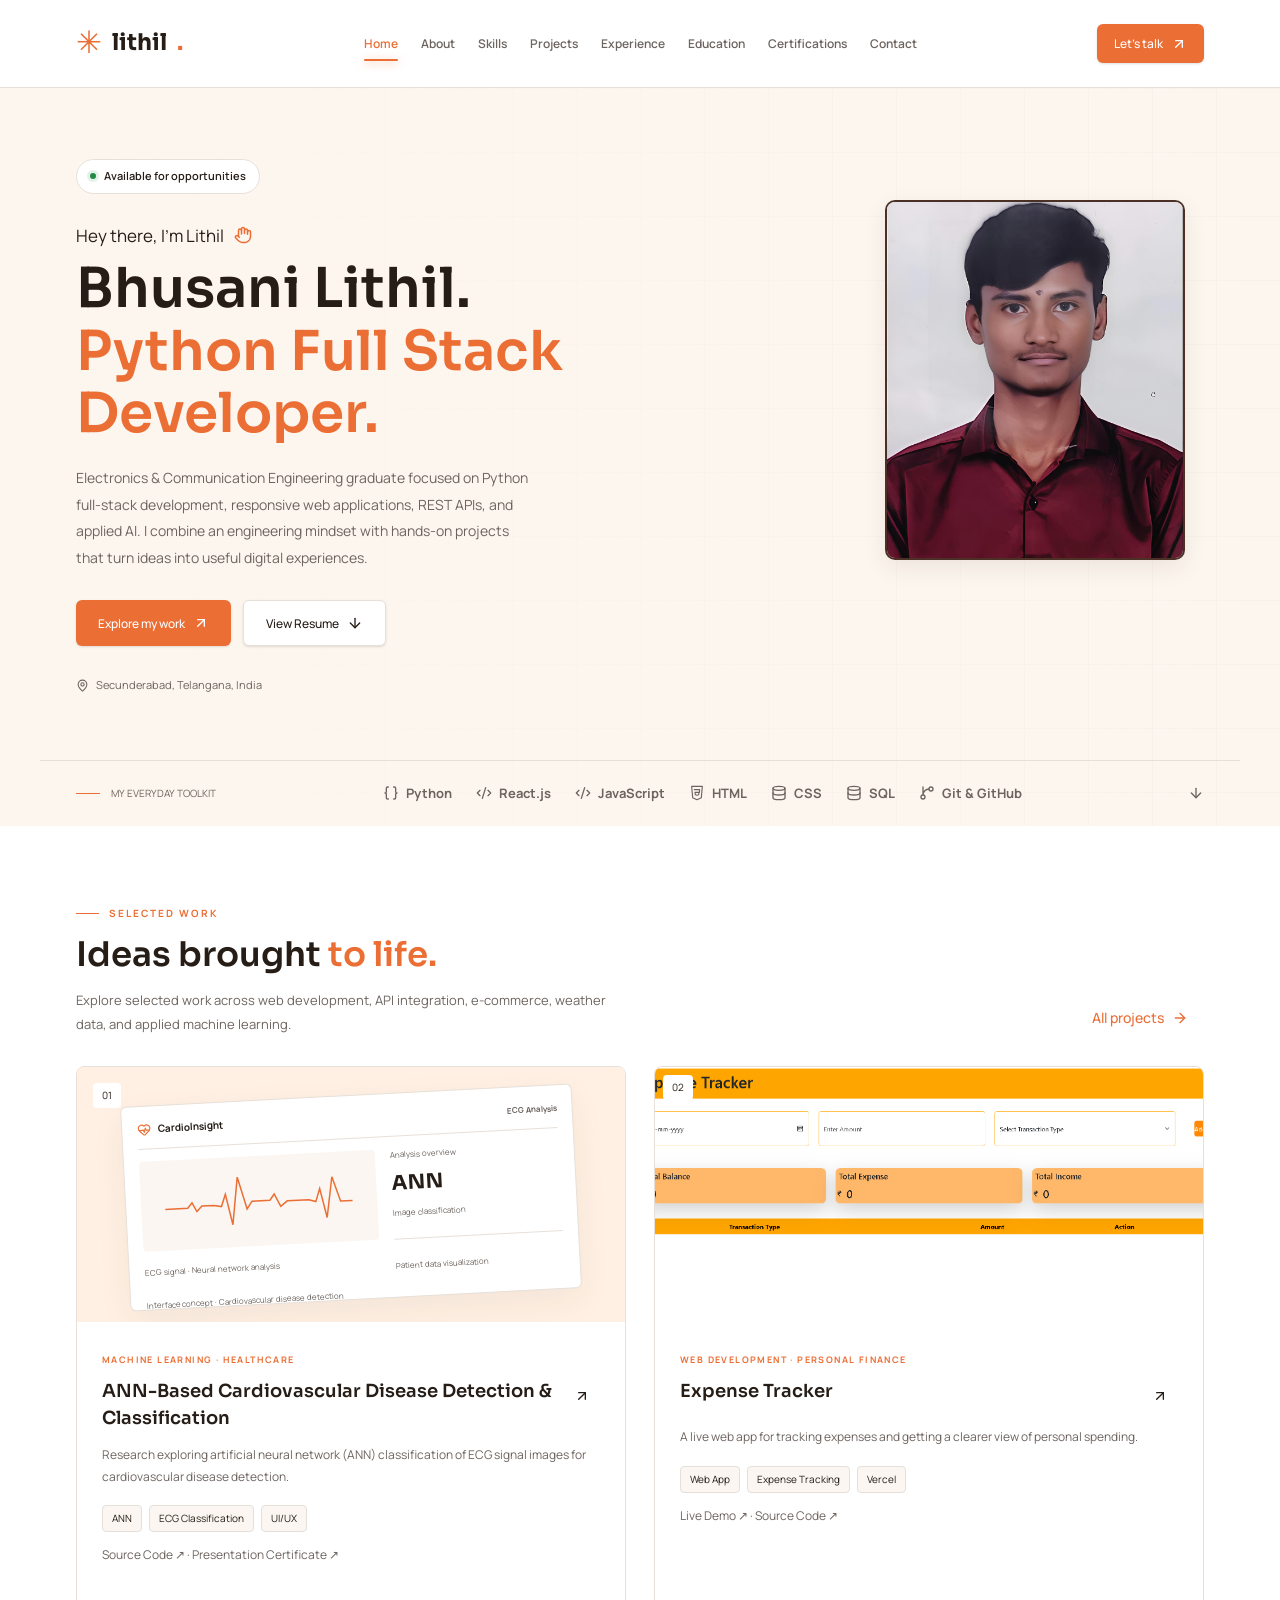
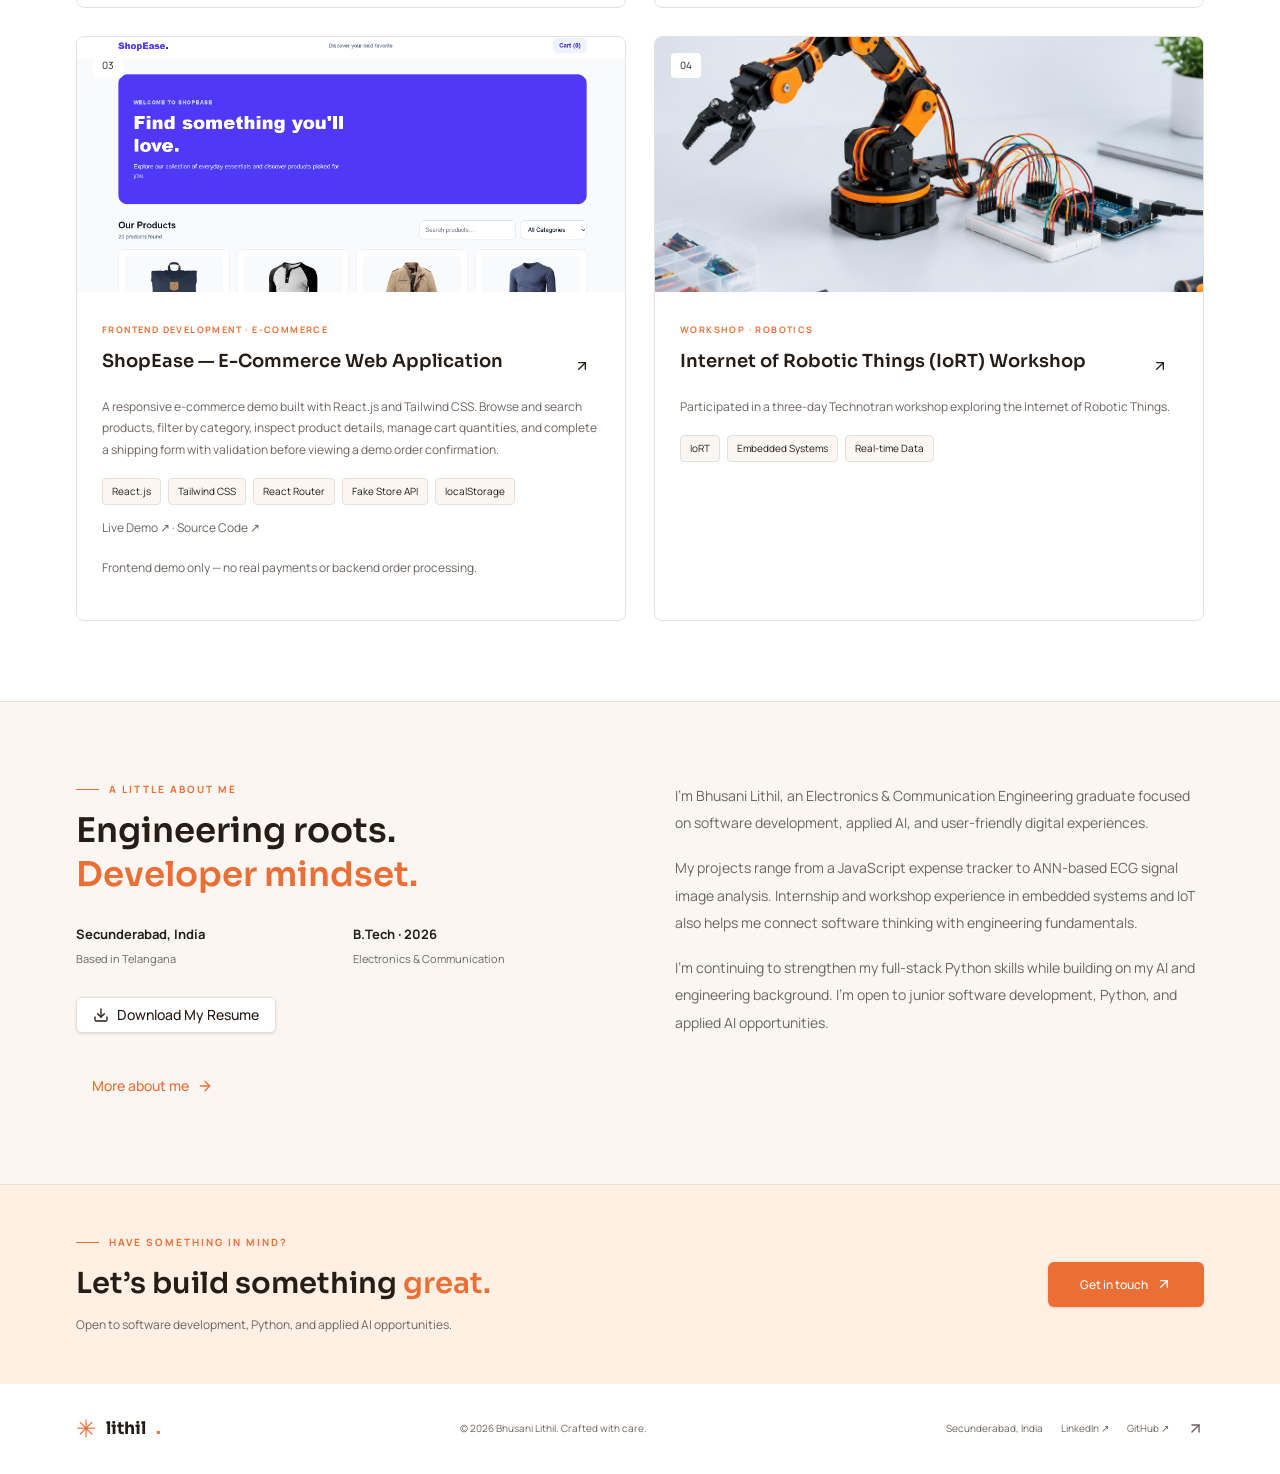
==== commit 181726a8: "design: sharpen portfolio homepage introduction and positioning" ====
--- a/lithil-portfolio-standalone/lithil-portfolio/index.html
+++ b/lithil-portfolio-standalone/lithil-portfolio/index.html
@@ -1,2 +1,2 @@
 <!DOCTYPE html>
-<html lang="en"><head><meta charset="utf-8"/><meta content="width=device-width, initial-scale=1" name="viewport"/><title>Bhusani Lithil | Software Developer, Python & Applied AI</title><meta content="Bhusani Lithil" name="author"/><meta content="Bhusani Lithil is an Electronics and Communication Engineering graduate building practical web experiences and exploring applied AI, machine learning, and embedded systems." name="description"/><meta content="Bhusani Lithil | Software Developer, Python & Applied AI" property="og:title"/><meta content="Bhusani Lithil is an Electronics and Communication Engineering graduate building practical web experiences and exploring applied AI, machine learning, and embedded systems." property="og:description"/><meta content="website" property="og:type"/><meta content="summary_large_image" name="twitter:card"/><link href="styles.css" rel="stylesheet"/><link href="assets/favicon.png" rel="icon"/><script defer="" src="script.js"></script></head><body><header class="site-header"><div class="container-wide header-inner"><a aria-current="page" class="wordmark active" data-status="active" href="index.html"><span class="brand-symbol">✳</span> lithil<span class="text-primary">.</span></a><nav aria-label="Main navigation" class="desktop-nav"><a aria-current="page" class="nav-link active" data-status="active" href="index.html">Home</a><a class="nav-link" href="about.html">About</a><a class="nav-link" href="skills.html">Skills</a><a class="nav-link" href="projects.html">Projects</a><a class="nav-link" href="experience.html">Experience</a><a class="nav-link" href="education.html">Education</a><a class="nav-link" href="certification.html">Certifications</a><a class="nav-link" href="contact.html">Contact</a></nav><a class="inline-flex items-center justify-center gap-2 whitespace-nowrap rounded-md text-sm font-medium cursor-pointer transition-colors focus-visible:outline-none focus-visible:ring-1 focus-visible:ring-ring disabled:pointer-events-none disabled:opacity-50 disabled:cursor-not-allowed [&amp;_svg]:pointer-events-none [&amp;_svg]:size-4 [&amp;_svg]:shrink-0 bg-primary text-primary-foreground shadow hover:bg-primary/90 h-9 px-4 py-2 header-contact" href="contact.html">Let’s talk <svg aria-hidden="true" class="lucide lucide-arrow-up-right" fill="none" height="24" stroke="currentColor" stroke-linecap="round" stroke-linejoin="round" stroke-width="2" viewbox="0 0 24 24" width="24" xmlns="http://www.w3.org/2000/svg"><path d="M7 7h10v10"></path><path d="M7 17 17 7"></path></svg></a><button aria-controls="mobile-navigation" aria-expanded="false" aria-label="Open navigation" class="inline-flex items-center justify-center gap-2 whitespace-nowrap rounded-md text-sm font-medium cursor-pointer transition-colors focus-visible:outline-none focus-visible:ring-1 focus-visible:ring-ring disabled:pointer-events-none disabled:opacity-50 disabled:cursor-not-allowed [&amp;_svg]:pointer-events-none [&amp;_svg]:size-4 [&amp;_svg]:shrink-0 hover:bg-accent hover:text-accent-foreground h-9 w-9 mobile-menu-toggle"><svg aria-hidden="true" class="lucide lucide-menu" fill="none" height="24" stroke="currentColor" stroke-linecap="round" stroke-linejoin="round" stroke-width="2" viewbox="0 0 24 24" width="24" xmlns="http://www.w3.org/2000/svg"><path d="M4 5h16"></path><path d="M4 12h16"></path><path d="M4 19h16"></path></svg></button></div><nav aria-label="Mobile navigation" class="mobile-nav" hidden="" id="mobile-navigation"><a aria-current="page" class="nav-link active" data-status="active" href="index.html">Home</a><a class="nav-link" href="about.html">About</a><a class="nav-link" href="skills.html">Skills</a><a class="nav-link" href="projects.html">Projects</a><a class="nav-link" href="experience.html">Experience</a><a class="nav-link" href="education.html">Education</a><a class="nav-link" href="certification.html">Certifications</a><a class="nav-link" href="contact.html">Contact</a></nav></header><!--$--><main><section class="hero"><div class="hero-floating-skills" aria-hidden="true"><span class="floating-skill float-python">Py</span><span class="floating-skill float-react">⚛</span><span class="floating-skill float-js">JS</span><span class="floating-skill float-html">&lt;/&gt;</span><span class="floating-skill float-css">#</span><span class="floating-skill float-sql">DB</span><span class="floating-skill float-git">⑂</span></div><div class="container-wide hero-inner"><div class="hero-copy reveal"><div class="availability"><span class="status-dot"></span> Available for opportunities</div><p class="hero-greeting">Hey there, I’m Lithil <svg aria-hidden="true" class="lucide lucide-hand wave text-primary" fill="none" height="18" stroke="currentColor" stroke-linecap="round" stroke-linejoin="round" stroke-width="2" viewbox="0 0 24 24" width="18" xmlns="http://www.w3.org/2000/svg"><path d="M18 11V6a2 2 0 0 0-2-2a2 2 0 0 0-2 2"></path><path d="M14 10V4a2 2 0 0 0-2-2a2 2 0 0 0-2 2v2"></path><path d="M10 10.5V6a2 2 0 0 0-2-2a2 2 0 0 0-2 2v8"></path><path d="M18 8a2 2 0 1 1 4 0v6a8 8 0 0 1-8 8h-2c-2.8 0-4.5-.86-5.99-2.34l-3.6-3.6a2 2 0 0 1 2.83-2.82L7 15"></path></svg></p><h1>Bhusani Lithil.<br/><span>Engineering meets code.</span></h1><p class="hero-description">Electronics &amp; Communication Engineering graduate building practical web experiences and exploring applied AI. I bring a systems mindset to Python, JavaScript, and projects designed to solve real problems.</p><div class="hero-actions"><a class="inline-flex items-center justify-center gap-2 whitespace-nowrap rounded-md text-sm font-medium cursor-pointer transition-colors focus-visible:outline-none focus-visible:ring-1 focus-visible:ring-ring disabled:pointer-events-none disabled:opacity-50 disabled:cursor-not-allowed [&amp;_svg]:pointer-events-none [&amp;_svg]:size-4 [&amp;_svg]:shrink-0 bg-primary text-primary-foreground shadow hover:bg-primary/90 h-9 px-4 py-2" href="projects.html">Explore my work <svg aria-hidden="true" class="lucide lucide-arrow-up-right" fill="none" height="24" stroke="currentColor" stroke-linecap="round" stroke-linejoin="round" stroke-width="2" viewbox="0 0 24 24" width="24" xmlns="http://www.w3.org/2000/svg"><path d="M7 7h10v10"></path><path d="M7 17 17 7"></path></svg></a><a class="inline-flex items-center justify-center gap-2 whitespace-nowrap rounded-md text-sm font-medium cursor-pointer transition-colors focus-visible:outline-none focus-visible:ring-1 focus-visible:ring-ring disabled:pointer-events-none disabled:opacity-50 disabled:cursor-not-allowed [&amp;_svg]:pointer-events-none [&amp;_svg]:size-4 [&amp;_svg]:shrink-0 border border-input bg-background shadow-sm hover:bg-accent hover:text-accent-foreground h-9 px-4 py-2" href="assets/BhusaniLithil_FullStack.pdf" rel="noreferrer" target="_blank">View Resume <svg aria-hidden="true" class="lucide lucide-arrow-down" fill="none" height="24" stroke="currentColor" stroke-linecap="round" stroke-linejoin="round" stroke-width="2" viewbox="0 0 24 24" width="24" xmlns="http://www.w3.org/2000/svg"><path d="M12 5v14"></path><path d="m19 12-7 7-7-7"></path></svg></a></div><div class="hero-location"><svg aria-hidden="true" class="lucide lucide-map-pin" fill="none" height="13" stroke="currentColor" stroke-linecap="round" stroke-linejoin="round" stroke-width="2" viewbox="0 0 24 24" width="13" xmlns="http://www.w3.org/2000/svg"><path d="M20 10c0 4.993-5.539 10.193-7.399 11.799a1 1 0 0 1-1.202 0C9.539 20.193 4 14.993 4 10a8 8 0 0 1 16 0"></path><circle cx="12" cy="10" r="3"></circle></svg> Secunderabad, Telangana, India</div></div><div class="portrait-scene reveal reveal-delay"><div class="portrait-border"></div><img alt="Bhusani Lithil" class="portrait-image" fetchpriority="high" height="939" src="assets/lithil-portrait.png" width="768"/><span aria-hidden="true" class="portrait-spark">✳</span><div class="portrait-note"><svg aria-hidden="true" class="lucide lucide-code-xml" fill="none" height="24" stroke="currentColor" stroke-linecap="round" stroke-linejoin="round" stroke-width="2" viewbox="0 0 24 24" width="24" xmlns="http://www.w3.org/2000/svg"><path d="m18 16 4-4-4-4"></path><path d="m6 8-4 4 4 4"></path><path d="m14.5 4-5 16"></path></svg><div><strong>Ideas → Interfaces</strong><small>A little curiosity. A lot of code.</small></div></div></div></div><div class="container-wide hero-bottom"><div class="hero-bottom-label"><span></span> MY EVERYDAY TOOLKIT</div><div class="tech-strip"><span><svg aria-hidden="true" class="lucide lucide-braces" fill="none" height="24" stroke="currentColor" stroke-linecap="round" stroke-linejoin="round" stroke-width="2" viewbox="0 0 24 24" width="24" xmlns="http://www.w3.org/2000/svg"><path d="M8 3H7a2 2 0 0 0-2 2v5a2 2 0 0 1-2 2 2 2 0 0 1 2 2v5c0 1.1.9 2 2 2h1"></path><path d="M16 21h1a2 2 0 0 0 2-2v-5c0-1.1.9-2 2-2a2 2 0 0 1-2-2V5a2 2 0 0 0-2-2h-1"></path></svg> Python</span><span><svg aria-hidden="true" class="lucide lucide-code-xml" fill="none" height="24" stroke="currentColor" stroke-linecap="round" stroke-linejoin="round" stroke-width="2" viewbox="0 0 24 24" width="24" xmlns="http://www.w3.org/2000/svg"><path d="m18 16 4-4-4-4"></path><path d="m6 8-4 4 4 4"></path><path d="m14.5 4-5 16"></path></svg> React.js</span><span><svg aria-hidden="true" class="lucide lucide-code-xml" fill="none" height="24" stroke="currentColor" stroke-linecap="round" stroke-linejoin="round" stroke-width="2" viewbox="0 0 24 24" width="24" xmlns="http://www.w3.org/2000/svg"><path d="m18 16 4-4-4-4"></path><path d="m6 8-4 4 4 4"></path><path d="m14.5 4-5 16"></path></svg> JavaScript</span><span><svg aria-hidden="true" class="html5-icon" fill="none" height="24" stroke="currentColor" stroke-linecap="round" stroke-linejoin="round" stroke-width="1.7" viewbox="0 0 24 24" width="24" xmlns="http://www.w3.org/2000/svg"><path d="M4 2h16l-1.5 17L12 22l-6.5-3L4 2Z"></path><path d="M8 7h8l-.4 4H9l.4 3.5 2.6.8 2.6-.8.2-2"></path></svg> HTML</span><span><svg aria-hidden="true" class="lucide lucide-database" fill="none" height="24" stroke="currentColor" stroke-linecap="round" stroke-linejoin="round" stroke-width="2" viewbox="0 0 24 24" width="24" xmlns="http://www.w3.org/2000/svg"><ellipse cx="12" cy="5" rx="9" ry="3"></ellipse><path d="M3 5V19A9 3 0 0 0 21 19V5"></path><path d="M3 12A9 3 0 0 0 21 12"></path></svg> CSS</span><span><svg aria-hidden="true" class="lucide lucide-database" fill="none" height="24" stroke="currentColor" stroke-linecap="round" stroke-linejoin="round" stroke-width="2" viewbox="0 0 24 24" width="24" xmlns="http://www.w3.org/2000/svg"><ellipse cx="12" cy="5" rx="9" ry="3"></ellipse><path d="M3 5V19A9 3 0 0 0 21 19V5"></path><path d="M3 12A9 3 0 0 0 21 12"></path></svg> SQL</span><span><svg aria-hidden="true" class="lucide lucide-git-branch" fill="none" height="24" stroke="currentColor" stroke-linecap="round" stroke-linejoin="round" stroke-width="2" viewbox="0 0 24 24" width="24" xmlns="http://www.w3.org/2000/svg"><path d="M15 6a9 9 0 0 0-9 9V3"></path><circle cx="18" cy="6" r="3"></circle><circle cx="6" cy="18" r="3"></circle></svg> Git &amp; GitHub</span></div><a aria-label="More about Lithil" class="hidden md:block" href="about.html"><svg aria-hidden="true" class="lucide lucide-arrow-down" fill="none" height="16" stroke="currentColor" stroke-linecap="round" stroke-linejoin="round" stroke-width="2" viewbox="0 0 24 24" width="16" xmlns="http://www.w3.org/2000/svg"><path d="M12 5v14"></path><path d="m19 12-7 7-7-7"></path></svg></a></div></section><section class="section container-wide"><div class="section-top reveal"><div><div class="section-eyebrow">Selected work</div><h2 class="section-heading">Ideas brought <span>to life.</span></h2><p class="section-subtitle">A few things I’ve built, explored, and learned from.</p></div><a class="inline-flex items-center justify-center gap-2 whitespace-nowrap rounded-md text-sm font-medium cursor-pointer transition-colors focus-visible:outline-none focus-visible:ring-1 focus-visible:ring-ring disabled:pointer-events-none disabled:opacity-50 disabled:cursor-not-allowed [&amp;_svg]:pointer-events-none [&amp;_svg]:size-4 [&amp;_svg]:shrink-0 text-primary underline-offset-4 hover:underline h-9 px-4 py-2" href="projects.html">All projects<svg aria-hidden="true" class="lucide lucide-arrow-right" fill="none" height="24" stroke="currentColor" stroke-linecap="round" stroke-linejoin="round" stroke-width="2" viewbox="0 0 24 24" width="24" xmlns="http://www.w3.org/2000/svg"><path d="M5 12h14"></path><path d="m12 5 7 7-7 7"></path></svg></a></div><div class="project-grid reveal"><article class="project-card"><div class="project-visual medical-scene"><span class="project-number">0<!-- -->1</span><div aria-label="Illustrative concept of a cardiovascular analysis interface" class="medical-window" role="img"><div class="medical-title"><svg aria-hidden="true" class="lucide lucide-heart-pulse" fill="none" height="24" stroke="currentColor" stroke-linecap="round" stroke-linejoin="round" stroke-width="2" viewbox="0 0 24 24" width="24" xmlns="http://www.w3.org/2000/svg"><path d="M2 9.5a5.5 5.5 0 0 1 9.591-3.676.56.56 0 0 0 .818 0A5.49 5.49 0 0 1 22 9.5c0 2.29-1.5 4-3 5.5l-5.492 5.313a2 2 0 0 1-3 .019L5 15c-1.5-1.5-3-3.2-3-5.5"></path><path d="M3.22 13H9.5l.5-1 2 4.5 2-7 1.5 3.5h5.27"></path></svg> CardioInsight <span class="ml-auto text-muted-foreground text-[8px]">ECG Analysis</span></div><div class="medical-rule"></div><div class="medical-content"><div><div class="ecg-chart"><svg aria-hidden="true" viewbox="0 0 250 80"><path d="M0 45 H30 L36 38 L42 50 L49 43 H65 L75 45 L81 29 L89 70 L98 7 L109 50 L116 40 H140 L146 32 L154 49 L163 42 H192 L201 45 L207 28 L215 67 L224 13 L234 46 H250"></path></svg></div><div class="medical-caption">ECG signal · Neural network analysis</div></div><div class="medical-stats"><span>Analysis overview</span><strong>ANN</strong><span>Image classification</span><div class="medical-rule"></div><span>Patient data visualization</span></div></div><div class="medical-caption">Interface concept · Cardiovascular disease detection</div></div></div><div class="project-body"><span class="project-category">Machine learning · Healthcare</span><div class="project-title-row"><h3>ANN-Based Cardiovascular Disease Detection &amp; Classification</h3><a aria-label="View cardiovascular project details" class="inline-flex items-center justify-center gap-2 whitespace-nowrap rounded-md text-sm font-medium cursor-pointer transition-colors focus-visible:outline-none focus-visible:ring-1 focus-visible:ring-ring disabled:pointer-events-none disabled:opacity-50 disabled:cursor-not-allowed [&amp;_svg]:pointer-events-none [&amp;_svg]:size-4 [&amp;_svg]:shrink-0 hover:bg-accent hover:text-accent-foreground h-9 w-9" href="projects.html"><svg aria-hidden="true" class="lucide lucide-arrow-up-right" fill="none" height="24" stroke="currentColor" stroke-linecap="round" stroke-linejoin="round" stroke-width="2" viewbox="0 0 24 24" width="24" xmlns="http://www.w3.org/2000/svg"><path d="M7 7h10v10"></path><path d="M7 17 17 7"></path></svg></a></div><p>Research exploring artificial neural network (ANN) classification of ECG signal images for cardiovascular disease detection.</p><div class="tags"><span class="tag">ANN</span><span class="tag">ECG Classification</span><span class="tag">UI/UX</span></div><p><a href="https://github.com/LITHIL70/ECG-Analysis-using-ANN" target="_blank" rel="noreferrer">Source Code ↗</a> · <a href="https://drive.google.com/file/d/1aZB2Tnma1lWSWP0oKM8dGWWRQgf1kTjY/view" target="_blank" rel="noreferrer">Presentation Certificate ↗</a></p></div></article><article class="project-card"><div class="project-visual"><span class="project-number">0<!-- -->2</span><img alt="Expense Tracker dashboard screenshot" height="800" loading="lazy" src="expensetracker.png" width="1200"/></div><div class="project-body"><span class="project-category">Web development · Personal finance</span><div class="project-title-row"><h3>Expense Tracker</h3><a aria-label="Open Expense Tracker live app" class="inline-flex items-center justify-center gap-2 whitespace-nowrap rounded-md text-sm font-medium cursor-pointer transition-colors focus-visible:outline-none focus-visible:ring-1 focus-visible:ring-ring disabled:pointer-events-none disabled:opacity-50 disabled:cursor-not-allowed [&amp;_svg]:pointer-events-none [&amp;_svg]:size-4 [&amp;_svg]:shrink-0 hover:bg-accent hover:text-accent-foreground h-9 w-9" href="https://expense-tracker-zypx.vercel.app/" rel="noreferrer" target="_blank"><svg aria-hidden="true" class="lucide lucide-arrow-up-right" fill="none" height="24" stroke="currentColor" stroke-linecap="round" stroke-linejoin="round" stroke-width="2" viewbox="0 0 24 24" width="24" xmlns="http://www.w3.org/2000/svg"><path d="M7 7h10v10"></path><path d="M7 17 17 7"></path></svg></a></div><p>A live web app for tracking expenses and getting a clearer view of personal spending.</p><div class="tags"><span class="tag">Web App</span><span class="tag">Expense Tracking</span><span class="tag">Vercel</span></div><p><a href="https://expense-tracker-zypx.vercel.app/" rel="noreferrer" target="_blank">Live Demo ↗</a> · <a href="https://github.com/LITHIL70/expense-tracker" rel="noreferrer" target="_blank">Source Code ↗</a></p></div></article><article class="project-card"><div class="project-visual"><span class="project-number">03</span><img alt="ShopEase e-commerce application screenshot" height="800" loading="lazy" src="assets/shopease.png.png" width="1200"/></div><div class="project-body"><span class="project-category">Frontend development · E-commerce</span><div class="project-title-row"><h3>ShopEase — E-Commerce Web Application</h3><a aria-label="Open ShopEase live demo" class="inline-flex items-center justify-center gap-2 whitespace-nowrap rounded-md text-sm font-medium cursor-pointer transition-colors focus-visible:outline-none focus-visible:ring-1 focus-visible:ring-ring disabled:pointer-events-none disabled:opacity-50 disabled:cursor-not-allowed [&amp;_svg]:pointer-events-none [&amp;_svg]:size-4 [&amp;_svg]:shrink-0 hover:bg-accent hover:text-accent-foreground h-9 w-9" href="https://shopease-ecommerce-tan.vercel.app/" rel="noreferrer" target="_blank"><svg aria-hidden="true" class="lucide lucide-arrow-up-right" fill="none" height="24" stroke="currentColor" stroke-linecap="round" stroke-linejoin="round" stroke-width="2" viewbox="0 0 24 24" width="24" xmlns="http://www.w3.org/2000/svg"><path d="M7 7h10v10"></path><path d="M7 17 17 7"></path></svg></a></div><p>A responsive e-commerce demo built with React.js and Tailwind CSS. Browse and search products, filter by category, inspect product details, manage cart quantities, and complete a shipping form with validation before viewing a demo order confirmation.</p><div class="tags"><span class="tag">React.js</span><span class="tag">Tailwind CSS</span><span class="tag">React Router</span><span class="tag">Fake Store API</span><span class="tag">localStorage</span></div><p><a href="https://shopease-ecommerce-tan.vercel.app/" target="_blank" rel="noreferrer">Live Demo ↗</a> · <a href="https://github.com/LITHIL70/shopease-ecommerce" target="_blank" rel="noreferrer">Source Code ↗</a></p><p class="!mt-4">Frontend demo only — no real payments or backend order processing.</p></div></article><article class="project-card"><div class="project-visual"><span class="project-number">04</span><img alt="Conceptual robotics setup with robotic arm and microcontroller" height="800" loading="lazy" src="assets/robotics.jpg" width="1200"/></div><div class="project-body"><span class="project-category">Workshop · Robotics</span><div class="project-title-row"><h3>Internet of Robotic Things (IoRT) Workshop</h3><a aria-label="View robotics project details" class="inline-flex items-center justify-center gap-2 whitespace-nowrap rounded-md text-sm font-medium cursor-pointer transition-colors focus-visible:outline-none focus-visible:ring-1 focus-visible:ring-ring disabled:pointer-events-none disabled:opacity-50 disabled:cursor-not-allowed [&amp;_svg]:pointer-events-none [&amp;_svg]:size-4 [&amp;_svg]:shrink-0 hover:bg-accent hover:text-accent-foreground h-9 w-9" href="projects.html"><svg aria-hidden="true" class="lucide lucide-arrow-up-right" fill="none" height="24" stroke="currentColor" stroke-linecap="round" stroke-linejoin="round" stroke-width="2" viewbox="0 0 24 24" width="24" xmlns="http://www.w3.org/2000/svg"><path d="M7 7h10v10"></path><path d="M7 17 17 7"></path></svg></a></div><p>Participated in a three-day Technotran workshop exploring the Internet of Robotic Things.</p><div class="tags"><span class="tag">IoRT</span><span class="tag">Embedded Systems</span><span class="tag">Real-time Data</span></div></div></article></div></section><section class="section about-band"><div class="container-wide"><div class="about-layout reveal"><div><div class="section-eyebrow">A little about me</div><h2 class="section-heading">Engineering roots.<br/><span>Developer mindset.</span></h2><div class="fact-grid"><div><strong>Secunderabad, India</strong><span>Based in Telangana</span></div><div><strong>B.Tech · 2026</strong><span>Electronics &amp; Communication</span></div></div><a class="inline-flex items-center justify-center gap-2 whitespace-nowrap rounded-md text-sm font-medium cursor-pointer transition-colors focus-visible:outline-none focus-visible:ring-1 focus-visible:ring-ring disabled:pointer-events-none disabled:opacity-50 disabled:cursor-not-allowed [&amp;_svg]:pointer-events-none [&amp;_svg]:size-4 [&amp;_svg]:shrink-0 border border-input bg-background shadow-sm hover:bg-accent hover:text-accent-foreground h-9 px-4 py-2 mt-7" download="Bhusani-Lithil-Resume.pdf" href="assets/BhusaniLithil_FullStack.pdf"><svg aria-hidden="true" class="lucide lucide-download" fill="none" height="24" stroke="currentColor" stroke-linecap="round" stroke-linejoin="round" stroke-width="2" viewbox="0 0 24 24" width="24" xmlns="http://www.w3.org/2000/svg"><path d="M12 15V3"></path><path d="M21 15v4a2 2 0 0 1-2 2H5a2 2 0 0 1-2-2v-4"></path><path d="m7 10 5 5 5-5"></path></svg> Download My Resume</a></div><div class="about-text"><p>I’m Bhusani Lithil, an Electronics &amp; Communication Engineering graduate focused on software development, applied AI, and user-friendly digital experiences.</p><p>My projects range from a JavaScript expense tracker to ANN-based ECG signal image analysis. Internship and workshop experience in embedded systems and IoT also helps me connect software thinking with engineering fundamentals.</p><p>I’m continuing to strengthen my full-stack Python skills while building on my AI and engineering background. I’m open to junior software development, Python, and applied AI opportunities.</p></div></div><div class="mt-8"><a class="inline-flex items-center justify-center gap-2 whitespace-nowrap rounded-md text-sm font-medium cursor-pointer transition-colors focus-visible:outline-none focus-visible:ring-1 focus-visible:ring-ring disabled:pointer-events-none disabled:opacity-50 disabled:cursor-not-allowed [&amp;_svg]:pointer-events-none [&amp;_svg]:size-4 [&amp;_svg]:shrink-0 text-primary underline-offset-4 hover:underline h-9 px-4 py-2" href="about.html">More about me<svg aria-hidden="true" class="lucide lucide-arrow-right" fill="none" height="24" stroke="currentColor" stroke-linecap="round" stroke-linejoin="round" stroke-width="2" viewbox="0 0 24 24" width="24" xmlns="http://www.w3.org/2000/svg"><path d="M5 12h14"></path><path d="m12 5 7 7-7 7"></path></svg></a></div></div></section></main><!--/$--><section class="cta-band"><div class="container-wide cta-inner"><div><div class="section-eyebrow">Have something in mind?</div><h2>Let’s build something <span class="text-primary">great.</span></h2><p>Open to software development, Python, and applied AI opportunities.</p></div><a class="inline-flex items-center justify-center gap-2 whitespace-nowrap text-sm font-medium cursor-pointer transition-colors focus-visible:outline-none focus-visible:ring-1 focus-visible:ring-ring disabled:pointer-events-none disabled:opacity-50 disabled:cursor-not-allowed [&amp;_svg]:pointer-events-none [&amp;_svg]:size-4 [&amp;_svg]:shrink-0 bg-primary text-primary-foreground shadow hover:bg-primary/90 h-10 rounded-md px-8" href="contact.html">Get in touch <svg aria-hidden="true" class="lucide lucide-arrow-up-right" fill="none" height="24" stroke="currentColor" stroke-linecap="round" stroke-linejoin="round" stroke-width="2" viewbox="0 0 24 24" width="24" xmlns="http://www.w3.org/2000/svg"><path d="M7 7h10v10"></path><path d="M7 17 17 7"></path></svg></a></div></section><footer class="site-footer"><div class="container-wide footer-inner"><a aria-current="page" class="wordmark active" data-status="active" href="index.html"><span class="brand-symbol">✳</span> lithil<span class="text-primary">.</span></a><p>© 2026 Bhusani Lithil. Crafted with care.</p><div class="footer-right"><span>Secunderabad, India</span><a class="footer-social" href="https://www.linkedin.com/in/bhusani-lithil/" rel="noreferrer" target="_blank">LinkedIn ↗</a><a class="footer-social" href="https://github.com/LITHIL70" rel="noreferrer" target="_blank">GitHub ↗</a><a aria-label="Email Lithil" href="mailto:bhusanilithil111@gmail.com"><svg aria-hidden="true" class="lucide lucide-arrow-up-right" fill="none" height="17" stroke="currentColor" stroke-linecap="round" stroke-linejoin="round" stroke-width="2" viewbox="0 0 24 24" width="17" xmlns="http://www.w3.org/2000/svg"><path d="M7 7h10v10"></path><path d="M7 17 17 7"></path></svg></a></div></div></footer></body></html>+<html lang="en"><head><meta charset="utf-8"/><meta content="width=device-width, initial-scale=1" name="viewport"/><title>Bhusani Lithil | Python Full Stack Developer & Applied AI</title><meta content="Bhusani Lithil" name="author"/><meta content="Bhusani Lithil is an Python full-stack developer and Electronics & Communication Engineering graduate building responsive web applications, REST API integrations, and applied machine-learning projects." name="description"/><meta content="Bhusani Lithil | Software Developer, Python & Applied AI" property="og:title"/><meta content="Bhusani Lithil is an Electronics and Communication Engineering graduate building practical web experiences and exploring applied AI, machine learning, and embedded systems." property="og:description"/><meta content="website" property="og:type"/><meta content="summary_large_image" name="twitter:card"/><link href="styles.css" rel="stylesheet"/><link href="assets/favicon.png" rel="icon"/><script defer="" src="script.js"></script></head><body><header class="site-header"><div class="container-wide header-inner"><a aria-current="page" class="wordmark active" data-status="active" href="index.html"><span class="brand-symbol">✳</span> lithil<span class="text-primary">.</span></a><nav aria-label="Main navigation" class="desktop-nav"><a aria-current="page" class="nav-link active" data-status="active" href="index.html">Home</a><a class="nav-link" href="about.html">About</a><a class="nav-link" href="skills.html">Skills</a><a class="nav-link" href="projects.html">Projects</a><a class="nav-link" href="experience.html">Experience</a><a class="nav-link" href="education.html">Education</a><a class="nav-link" href="certification.html">Certifications</a><a class="nav-link" href="contact.html">Contact</a></nav><a class="inline-flex items-center justify-center gap-2 whitespace-nowrap rounded-md text-sm font-medium cursor-pointer transition-colors focus-visible:outline-none focus-visible:ring-1 focus-visible:ring-ring disabled:pointer-events-none disabled:opacity-50 disabled:cursor-not-allowed [&amp;_svg]:pointer-events-none [&amp;_svg]:size-4 [&amp;_svg]:shrink-0 bg-primary text-primary-foreground shadow hover:bg-primary/90 h-9 px-4 py-2 header-contact" href="contact.html">Let’s talk <svg aria-hidden="true" class="lucide lucide-arrow-up-right" fill="none" height="24" stroke="currentColor" stroke-linecap="round" stroke-linejoin="round" stroke-width="2" viewbox="0 0 24 24" width="24" xmlns="http://www.w3.org/2000/svg"><path d="M7 7h10v10"></path><path d="M7 17 17 7"></path></svg></a><button aria-controls="mobile-navigation" aria-expanded="false" aria-label="Open navigation" class="inline-flex items-center justify-center gap-2 whitespace-nowrap rounded-md text-sm font-medium cursor-pointer transition-colors focus-visible:outline-none focus-visible:ring-1 focus-visible:ring-ring disabled:pointer-events-none disabled:opacity-50 disabled:cursor-not-allowed [&amp;_svg]:pointer-events-none [&amp;_svg]:size-4 [&amp;_svg]:shrink-0 hover:bg-accent hover:text-accent-foreground h-9 w-9 mobile-menu-toggle"><svg aria-hidden="true" class="lucide lucide-menu" fill="none" height="24" stroke="currentColor" stroke-linecap="round" stroke-linejoin="round" stroke-width="2" viewbox="0 0 24 24" width="24" xmlns="http://www.w3.org/2000/svg"><path d="M4 5h16"></path><path d="M4 12h16"></path><path d="M4 19h16"></path></svg></button></div><nav aria-label="Mobile navigation" class="mobile-nav" hidden="" id="mobile-navigation"><a aria-current="page" class="nav-link active" data-status="active" href="index.html">Home</a><a class="nav-link" href="about.html">About</a><a class="nav-link" href="skills.html">Skills</a><a class="nav-link" href="projects.html">Projects</a><a class="nav-link" href="experience.html">Experience</a><a class="nav-link" href="education.html">Education</a><a class="nav-link" href="certification.html">Certifications</a><a class="nav-link" href="contact.html">Contact</a></nav></header><!--$--><main><section class="hero"><div class="hero-floating-skills" aria-hidden="true"><span class="floating-skill float-python">Py</span><span class="floating-skill float-react">⚛</span><span class="floating-skill float-js">JS</span><span class="floating-skill float-html">&lt;/&gt;</span><span class="floating-skill float-css">#</span><span class="floating-skill float-sql">DB</span><span class="floating-skill float-git">⑂</span></div><div class="container-wide hero-inner"><div class="hero-copy reveal"><div class="availability"><span class="status-dot"></span> Available for opportunities</div><p class="hero-greeting">Hey there, I’m Lithil <svg aria-hidden="true" class="lucide lucide-hand wave text-primary" fill="none" height="18" stroke="currentColor" stroke-linecap="round" stroke-linejoin="round" stroke-width="2" viewbox="0 0 24 24" width="18" xmlns="http://www.w3.org/2000/svg"><path d="M18 11V6a2 2 0 0 0-2-2a2 2 0 0 0-2 2"></path><path d="M14 10V4a2 2 0 0 0-2-2a2 2 0 0 0-2 2v2"></path><path d="M10 10.5V6a2 2 0 0 0-2-2a2 2 0 0 0-2 2v8"></path><path d="M18 8a2 2 0 1 1 4 0v6a8 8 0 0 1-8 8h-2c-2.8 0-4.5-.86-5.99-2.34l-3.6-3.6a2 2 0 0 1 2.83-2.82L7 15"></path></svg></p><h1>Bhusani Lithil.<br/><span>Python Full Stack Developer.</span></h1><p class="hero-description">Electronics &amp; Communication Engineering graduate focused on Python full-stack development, responsive web applications, REST APIs, and applied AI. I combine an engineering mindset with hands-on projects that turn ideas into useful digital experiences.</p><div class="hero-actions"><a class="inline-flex items-center justify-center gap-2 whitespace-nowrap rounded-md text-sm font-medium cursor-pointer transition-colors focus-visible:outline-none focus-visible:ring-1 focus-visible:ring-ring disabled:pointer-events-none disabled:opacity-50 disabled:cursor-not-allowed [&amp;_svg]:pointer-events-none [&amp;_svg]:size-4 [&amp;_svg]:shrink-0 bg-primary text-primary-foreground shadow hover:bg-primary/90 h-9 px-4 py-2" href="projects.html">Explore my work <svg aria-hidden="true" class="lucide lucide-arrow-up-right" fill="none" height="24" stroke="currentColor" stroke-linecap="round" stroke-linejoin="round" stroke-width="2" viewbox="0 0 24 24" width="24" xmlns="http://www.w3.org/2000/svg"><path d="M7 7h10v10"></path><path d="M7 17 17 7"></path></svg></a><a class="inline-flex items-center justify-center gap-2 whitespace-nowrap rounded-md text-sm font-medium cursor-pointer transition-colors focus-visible:outline-none focus-visible:ring-1 focus-visible:ring-ring disabled:pointer-events-none disabled:opacity-50 disabled:cursor-not-allowed [&amp;_svg]:pointer-events-none [&amp;_svg]:size-4 [&amp;_svg]:shrink-0 border border-input bg-background shadow-sm hover:bg-accent hover:text-accent-foreground h-9 px-4 py-2" href="assets/BhusaniLithil_FullStack.pdf" rel="noreferrer" target="_blank">View Resume <svg aria-hidden="true" class="lucide lucide-arrow-down" fill="none" height="24" stroke="currentColor" stroke-linecap="round" stroke-linejoin="round" stroke-width="2" viewbox="0 0 24 24" width="24" xmlns="http://www.w3.org/2000/svg"><path d="M12 5v14"></path><path d="m19 12-7 7-7-7"></path></svg></a></div><div class="hero-location"><svg aria-hidden="true" class="lucide lucide-map-pin" fill="none" height="13" stroke="currentColor" stroke-linecap="round" stroke-linejoin="round" stroke-width="2" viewbox="0 0 24 24" width="13" xmlns="http://www.w3.org/2000/svg"><path d="M20 10c0 4.993-5.539 10.193-7.399 11.799a1 1 0 0 1-1.202 0C9.539 20.193 4 14.993 4 10a8 8 0 0 1 16 0"></path><circle cx="12" cy="10" r="3"></circle></svg> Secunderabad, Telangana, India</div></div><div class="portrait-scene reveal reveal-delay"><div class="portrait-border"></div><img alt="Bhusani Lithil" class="portrait-image" fetchpriority="high" height="939" src="assets/lithil-portrait.png" width="768"/><span aria-hidden="true" class="portrait-spark">✳</span><div class="portrait-note"><svg aria-hidden="true" class="lucide lucide-code-xml" fill="none" height="24" stroke="currentColor" stroke-linecap="round" stroke-linejoin="round" stroke-width="2" viewbox="0 0 24 24" width="24" xmlns="http://www.w3.org/2000/svg"><path d="m18 16 4-4-4-4"></path><path d="m6 8-4 4 4 4"></path><path d="m14.5 4-5 16"></path></svg><div><strong>Ideas → Interfaces</strong><small>A little curiosity. A lot of code.</small></div></div></div></div><div class="container-wide hero-bottom"><div class="hero-bottom-label"><span></span> MY EVERYDAY TOOLKIT</div><div class="tech-strip"><span><svg aria-hidden="true" class="lucide lucide-braces" fill="none" height="24" stroke="currentColor" stroke-linecap="round" stroke-linejoin="round" stroke-width="2" viewbox="0 0 24 24" width="24" xmlns="http://www.w3.org/2000/svg"><path d="M8 3H7a2 2 0 0 0-2 2v5a2 2 0 0 1-2 2 2 2 0 0 1 2 2v5c0 1.1.9 2 2 2h1"></path><path d="M16 21h1a2 2 0 0 0 2-2v-5c0-1.1.9-2 2-2a2 2 0 0 1-2-2V5a2 2 0 0 0-2-2h-1"></path></svg> Python</span><span><svg aria-hidden="true" class="lucide lucide-code-xml" fill="none" height="24" stroke="currentColor" stroke-linecap="round" stroke-linejoin="round" stroke-width="2" viewbox="0 0 24 24" width="24" xmlns="http://www.w3.org/2000/svg"><path d="m18 16 4-4-4-4"></path><path d="m6 8-4 4 4 4"></path><path d="m14.5 4-5 16"></path></svg> React.js</span><span><svg aria-hidden="true" class="lucide lucide-code-xml" fill="none" height="24" stroke="currentColor" stroke-linecap="round" stroke-linejoin="round" stroke-width="2" viewbox="0 0 24 24" width="24" xmlns="http://www.w3.org/2000/svg"><path d="m18 16 4-4-4-4"></path><path d="m6 8-4 4 4 4"></path><path d="m14.5 4-5 16"></path></svg> JavaScript</span><span><svg aria-hidden="true" class="html5-icon" fill="none" height="24" stroke="currentColor" stroke-linecap="round" stroke-linejoin="round" stroke-width="1.7" viewbox="0 0 24 24" width="24" xmlns="http://www.w3.org/2000/svg"><path d="M4 2h16l-1.5 17L12 22l-6.5-3L4 2Z"></path><path d="M8 7h8l-.4 4H9l.4 3.5 2.6.8 2.6-.8.2-2"></path></svg> HTML</span><span><svg aria-hidden="true" class="lucide lucide-database" fill="none" height="24" stroke="currentColor" stroke-linecap="round" stroke-linejoin="round" stroke-width="2" viewbox="0 0 24 24" width="24" xmlns="http://www.w3.org/2000/svg"><ellipse cx="12" cy="5" rx="9" ry="3"></ellipse><path d="M3 5V19A9 3 0 0 0 21 19V5"></path><path d="M3 12A9 3 0 0 0 21 12"></path></svg> CSS</span><span><svg aria-hidden="true" class="lucide lucide-database" fill="none" height="24" stroke="currentColor" stroke-linecap="round" stroke-linejoin="round" stroke-width="2" viewbox="0 0 24 24" width="24" xmlns="http://www.w3.org/2000/svg"><ellipse cx="12" cy="5" rx="9" ry="3"></ellipse><path d="M3 5V19A9 3 0 0 0 21 19V5"></path><path d="M3 12A9 3 0 0 0 21 12"></path></svg> SQL</span><span><svg aria-hidden="true" class="lucide lucide-git-branch" fill="none" height="24" stroke="currentColor" stroke-linecap="round" stroke-linejoin="round" stroke-width="2" viewbox="0 0 24 24" width="24" xmlns="http://www.w3.org/2000/svg"><path d="M15 6a9 9 0 0 0-9 9V3"></path><circle cx="18" cy="6" r="3"></circle><circle cx="6" cy="18" r="3"></circle></svg> Git &amp; GitHub</span></div><a aria-label="More about Lithil" class="hidden md:block" href="about.html"><svg aria-hidden="true" class="lucide lucide-arrow-down" fill="none" height="16" stroke="currentColor" stroke-linecap="round" stroke-linejoin="round" stroke-width="2" viewbox="0 0 24 24" width="16" xmlns="http://www.w3.org/2000/svg"><path d="M12 5v14"></path><path d="m19 12-7 7-7-7"></path></svg></a></div></section><section class="section container-wide"><div class="section-top reveal"><div><div class="section-eyebrow">Selected work</div><h2 class="section-heading">Ideas brought <span>to life.</span></h2><p class="section-subtitle">Explore selected work across web development, API integration, e-commerce, weather data, and applied machine learning.</p></div><a class="inline-flex items-center justify-center gap-2 whitespace-nowrap rounded-md text-sm font-medium cursor-pointer transition-colors focus-visible:outline-none focus-visible:ring-1 focus-visible:ring-ring disabled:pointer-events-none disabled:opacity-50 disabled:cursor-not-allowed [&amp;_svg]:pointer-events-none [&amp;_svg]:size-4 [&amp;_svg]:shrink-0 text-primary underline-offset-4 hover:underline h-9 px-4 py-2" href="projects.html">All projects<svg aria-hidden="true" class="lucide lucide-arrow-right" fill="none" height="24" stroke="currentColor" stroke-linecap="round" stroke-linejoin="round" stroke-width="2" viewbox="0 0 24 24" width="24" xmlns="http://www.w3.org/2000/svg"><path d="M5 12h14"></path><path d="m12 5 7 7-7 7"></path></svg></a></div><div class="project-grid reveal"><article class="project-card"><div class="project-visual medical-scene"><span class="project-number">0<!-- -->1</span><div aria-label="Illustrative concept of a cardiovascular analysis interface" class="medical-window" role="img"><div class="medical-title"><svg aria-hidden="true" class="lucide lucide-heart-pulse" fill="none" height="24" stroke="currentColor" stroke-linecap="round" stroke-linejoin="round" stroke-width="2" viewbox="0 0 24 24" width="24" xmlns="http://www.w3.org/2000/svg"><path d="M2 9.5a5.5 5.5 0 0 1 9.591-3.676.56.56 0 0 0 .818 0A5.49 5.49 0 0 1 22 9.5c0 2.29-1.5 4-3 5.5l-5.492 5.313a2 2 0 0 1-3 .019L5 15c-1.5-1.5-3-3.2-3-5.5"></path><path d="M3.22 13H9.5l.5-1 2 4.5 2-7 1.5 3.5h5.27"></path></svg> CardioInsight <span class="ml-auto text-muted-foreground text-[8px]">ECG Analysis</span></div><div class="medical-rule"></div><div class="medical-content"><div><div class="ecg-chart"><svg aria-hidden="true" viewbox="0 0 250 80"><path d="M0 45 H30 L36 38 L42 50 L49 43 H65 L75 45 L81 29 L89 70 L98 7 L109 50 L116 40 H140 L146 32 L154 49 L163 42 H192 L201 45 L207 28 L215 67 L224 13 L234 46 H250"></path></svg></div><div class="medical-caption">ECG signal · Neural network analysis</div></div><div class="medical-stats"><span>Analysis overview</span><strong>ANN</strong><span>Image classification</span><div class="medical-rule"></div><span>Patient data visualization</span></div></div><div class="medical-caption">Interface concept · Cardiovascular disease detection</div></div></div><div class="project-body"><span class="project-category">Machine learning · Healthcare</span><div class="project-title-row"><h3>ANN-Based Cardiovascular Disease Detection &amp; Classification</h3><a aria-label="View cardiovascular project details" class="inline-flex items-center justify-center gap-2 whitespace-nowrap rounded-md text-sm font-medium cursor-pointer transition-colors focus-visible:outline-none focus-visible:ring-1 focus-visible:ring-ring disabled:pointer-events-none disabled:opacity-50 disabled:cursor-not-allowed [&amp;_svg]:pointer-events-none [&amp;_svg]:size-4 [&amp;_svg]:shrink-0 hover:bg-accent hover:text-accent-foreground h-9 w-9" href="projects.html"><svg aria-hidden="true" class="lucide lucide-arrow-up-right" fill="none" height="24" stroke="currentColor" stroke-linecap="round" stroke-linejoin="round" stroke-width="2" viewbox="0 0 24 24" width="24" xmlns="http://www.w3.org/2000/svg"><path d="M7 7h10v10"></path><path d="M7 17 17 7"></path></svg></a></div><p>Research exploring artificial neural network (ANN) classification of ECG signal images for cardiovascular disease detection.</p><div class="tags"><span class="tag">ANN</span><span class="tag">ECG Classification</span><span class="tag">UI/UX</span></div><p><a href="https://github.com/LITHIL70/ECG-Analysis-using-ANN" target="_blank" rel="noreferrer">Source Code ↗</a> · <a href="https://drive.google.com/file/d/1aZB2Tnma1lWSWP0oKM8dGWWRQgf1kTjY/view" target="_blank" rel="noreferrer">Presentation Certificate ↗</a></p></div></article><article class="project-card"><div class="project-visual"><span class="project-number">0<!-- -->2</span><img alt="Expense Tracker dashboard screenshot" height="800" loading="lazy" src="expensetracker.png" width="1200"/></div><div class="project-body"><span class="project-category">Web development · Personal finance</span><div class="project-title-row"><h3>Expense Tracker</h3><a aria-label="Open Expense Tracker live app" class="inline-flex items-center justify-center gap-2 whitespace-nowrap rounded-md text-sm font-medium cursor-pointer transition-colors focus-visible:outline-none focus-visible:ring-1 focus-visible:ring-ring disabled:pointer-events-none disabled:opacity-50 disabled:cursor-not-allowed [&amp;_svg]:pointer-events-none [&amp;_svg]:size-4 [&amp;_svg]:shrink-0 hover:bg-accent hover:text-accent-foreground h-9 w-9" href="https://expense-tracker-zypx.vercel.app/" rel="noreferrer" target="_blank"><svg aria-hidden="true" class="lucide lucide-arrow-up-right" fill="none" height="24" stroke="currentColor" stroke-linecap="round" stroke-linejoin="round" stroke-width="2" viewbox="0 0 24 24" width="24" xmlns="http://www.w3.org/2000/svg"><path d="M7 7h10v10"></path><path d="M7 17 17 7"></path></svg></a></div><p>A live web app for tracking expenses and getting a clearer view of personal spending.</p><div class="tags"><span class="tag">Web App</span><span class="tag">Expense Tracking</span><span class="tag">Vercel</span></div><p><a href="https://expense-tracker-zypx.vercel.app/" rel="noreferrer" target="_blank">Live Demo ↗</a> · <a href="https://github.com/LITHIL70/expense-tracker" rel="noreferrer" target="_blank">Source Code ↗</a></p></div></article><article class="project-card"><div class="project-visual"><span class="project-number">03</span><img alt="ShopEase e-commerce application screenshot" height="800" loading="lazy" src="assets/shopease.png.png" width="1200"/></div><div class="project-body"><span class="project-category">Frontend development · E-commerce</span><div class="project-title-row"><h3>ShopEase — E-Commerce Web Application</h3><a aria-label="Open ShopEase live demo" class="inline-flex items-center justify-center gap-2 whitespace-nowrap rounded-md text-sm font-medium cursor-pointer transition-colors focus-visible:outline-none focus-visible:ring-1 focus-visible:ring-ring disabled:pointer-events-none disabled:opacity-50 disabled:cursor-not-allowed [&amp;_svg]:pointer-events-none [&amp;_svg]:size-4 [&amp;_svg]:shrink-0 hover:bg-accent hover:text-accent-foreground h-9 w-9" href="https://shopease-ecommerce-tan.vercel.app/" rel="noreferrer" target="_blank"><svg aria-hidden="true" class="lucide lucide-arrow-up-right" fill="none" height="24" stroke="currentColor" stroke-linecap="round" stroke-linejoin="round" stroke-width="2" viewbox="0 0 24 24" width="24" xmlns="http://www.w3.org/2000/svg"><path d="M7 7h10v10"></path><path d="M7 17 17 7"></path></svg></a></div><p>A responsive e-commerce demo built with React.js and Tailwind CSS. Browse and search products, filter by category, inspect product details, manage cart quantities, and complete a shipping form with validation before viewing a demo order confirmation.</p><div class="tags"><span class="tag">React.js</span><span class="tag">Tailwind CSS</span><span class="tag">React Router</span><span class="tag">Fake Store API</span><span class="tag">localStorage</span></div><p><a href="https://shopease-ecommerce-tan.vercel.app/" target="_blank" rel="noreferrer">Live Demo ↗</a> · <a href="https://github.com/LITHIL70/shopease-ecommerce" target="_blank" rel="noreferrer">Source Code ↗</a></p><p class="!mt-4">Frontend demo only — no real payments or backend order processing.</p></div></article><article class="project-card"><div class="project-visual"><span class="project-number">04</span><img alt="Conceptual robotics setup with robotic arm and microcontroller" height="800" loading="lazy" src="assets/robotics.jpg" width="1200"/></div><div class="project-body"><span class="project-category">Workshop · Robotics</span><div class="project-title-row"><h3>Internet of Robotic Things (IoRT) Workshop</h3><a aria-label="View robotics project details" class="inline-flex items-center justify-center gap-2 whitespace-nowrap rounded-md text-sm font-medium cursor-pointer transition-colors focus-visible:outline-none focus-visible:ring-1 focus-visible:ring-ring disabled:pointer-events-none disabled:opacity-50 disabled:cursor-not-allowed [&amp;_svg]:pointer-events-none [&amp;_svg]:size-4 [&amp;_svg]:shrink-0 hover:bg-accent hover:text-accent-foreground h-9 w-9" href="projects.html"><svg aria-hidden="true" class="lucide lucide-arrow-up-right" fill="none" height="24" stroke="currentColor" stroke-linecap="round" stroke-linejoin="round" stroke-width="2" viewbox="0 0 24 24" width="24" xmlns="http://www.w3.org/2000/svg"><path d="M7 7h10v10"></path><path d="M7 17 17 7"></path></svg></a></div><p>Participated in a three-day Technotran workshop exploring the Internet of Robotic Things.</p><div class="tags"><span class="tag">IoRT</span><span class="tag">Embedded Systems</span><span class="tag">Real-time Data</span></div></div></article></div></section><section class="section about-band"><div class="container-wide"><div class="about-layout reveal"><div><div class="section-eyebrow">A little about me</div><h2 class="section-heading">Engineering roots.<br/><span>Developer mindset.</span></h2><div class="fact-grid"><div><strong>Secunderabad, India</strong><span>Based in Telangana</span></div><div><strong>B.Tech · 2026</strong><span>Electronics &amp; Communication</span></div></div><a class="inline-flex items-center justify-center gap-2 whitespace-nowrap rounded-md text-sm font-medium cursor-pointer transition-colors focus-visible:outline-none focus-visible:ring-1 focus-visible:ring-ring disabled:pointer-events-none disabled:opacity-50 disabled:cursor-not-allowed [&amp;_svg]:pointer-events-none [&amp;_svg]:size-4 [&amp;_svg]:shrink-0 border border-input bg-background shadow-sm hover:bg-accent hover:text-accent-foreground h-9 px-4 py-2 mt-7" download="Bhusani-Lithil-Resume.pdf" href="assets/BhusaniLithil_FullStack.pdf"><svg aria-hidden="true" class="lucide lucide-download" fill="none" height="24" stroke="currentColor" stroke-linecap="round" stroke-linejoin="round" stroke-width="2" viewbox="0 0 24 24" width="24" xmlns="http://www.w3.org/2000/svg"><path d="M12 15V3"></path><path d="M21 15v4a2 2 0 0 1-2 2H5a2 2 0 0 1-2-2v-4"></path><path d="m7 10 5 5 5-5"></path></svg> Download My Resume</a></div><div class="about-text"><p>I’m Bhusani Lithil, an Electronics &amp; Communication Engineering graduate focused on software development, applied AI, and user-friendly digital experiences.</p><p>My projects range from a JavaScript expense tracker to ANN-based ECG signal image analysis. Internship and workshop experience in embedded systems and IoT also helps me connect software thinking with engineering fundamentals.</p><p>I’m continuing to strengthen my full-stack Python skills while building on my AI and engineering background. I’m open to junior software development, Python, and applied AI opportunities.</p></div></div><div class="mt-8"><a class="inline-flex items-center justify-center gap-2 whitespace-nowrap rounded-md text-sm font-medium cursor-pointer transition-colors focus-visible:outline-none focus-visible:ring-1 focus-visible:ring-ring disabled:pointer-events-none disabled:opacity-50 disabled:cursor-not-allowed [&amp;_svg]:pointer-events-none [&amp;_svg]:size-4 [&amp;_svg]:shrink-0 text-primary underline-offset-4 hover:underline h-9 px-4 py-2" href="about.html">More about me<svg aria-hidden="true" class="lucide lucide-arrow-right" fill="none" height="24" stroke="currentColor" stroke-linecap="round" stroke-linejoin="round" stroke-width="2" viewbox="0 0 24 24" width="24" xmlns="http://www.w3.org/2000/svg"><path d="M5 12h14"></path><path d="m12 5 7 7-7 7"></path></svg></a></div></div></section></main><!--/$--><section class="cta-band"><div class="container-wide cta-inner"><div><div class="section-eyebrow">Have something in mind?</div><h2>Let’s build something <span class="text-primary">great.</span></h2><p>Open to software development, Python, and applied AI opportunities.</p></div><a class="inline-flex items-center justify-center gap-2 whitespace-nowrap text-sm font-medium cursor-pointer transition-colors focus-visible:outline-none focus-visible:ring-1 focus-visible:ring-ring disabled:pointer-events-none disabled:opacity-50 disabled:cursor-not-allowed [&amp;_svg]:pointer-events-none [&amp;_svg]:size-4 [&amp;_svg]:shrink-0 bg-primary text-primary-foreground shadow hover:bg-primary/90 h-10 rounded-md px-8" href="contact.html">Get in touch <svg aria-hidden="true" class="lucide lucide-arrow-up-right" fill="none" height="24" stroke="currentColor" stroke-linecap="round" stroke-linejoin="round" stroke-width="2" viewbox="0 0 24 24" width="24" xmlns="http://www.w3.org/2000/svg"><path d="M7 7h10v10"></path><path d="M7 17 17 7"></path></svg></a></div></section><footer class="site-footer"><div class="container-wide footer-inner"><a aria-current="page" class="wordmark active" data-status="active" href="index.html"><span class="brand-symbol">✳</span> lithil<span class="text-primary">.</span></a><p>© 2026 Bhusani Lithil. Crafted with care.</p><div class="footer-right"><span>Secunderabad, India</span><a class="footer-social" href="https://www.linkedin.com/in/bhusani-lithil/" rel="noreferrer" target="_blank">LinkedIn ↗</a><a class="footer-social" href="https://github.com/LITHIL70" rel="noreferrer" target="_blank">GitHub ↗</a><a aria-label="Email Lithil" href="mailto:bhusanilithil111@gmail.com"><svg aria-hidden="true" class="lucide lucide-arrow-up-right" fill="none" height="17" stroke="currentColor" stroke-linecap="round" stroke-linejoin="round" stroke-width="2" viewbox="0 0 24 24" width="17" xmlns="http://www.w3.org/2000/svg"><path d="M7 7h10v10"></path><path d="M7 17 17 7"></path></svg></a></div></div></footer></body></html>
